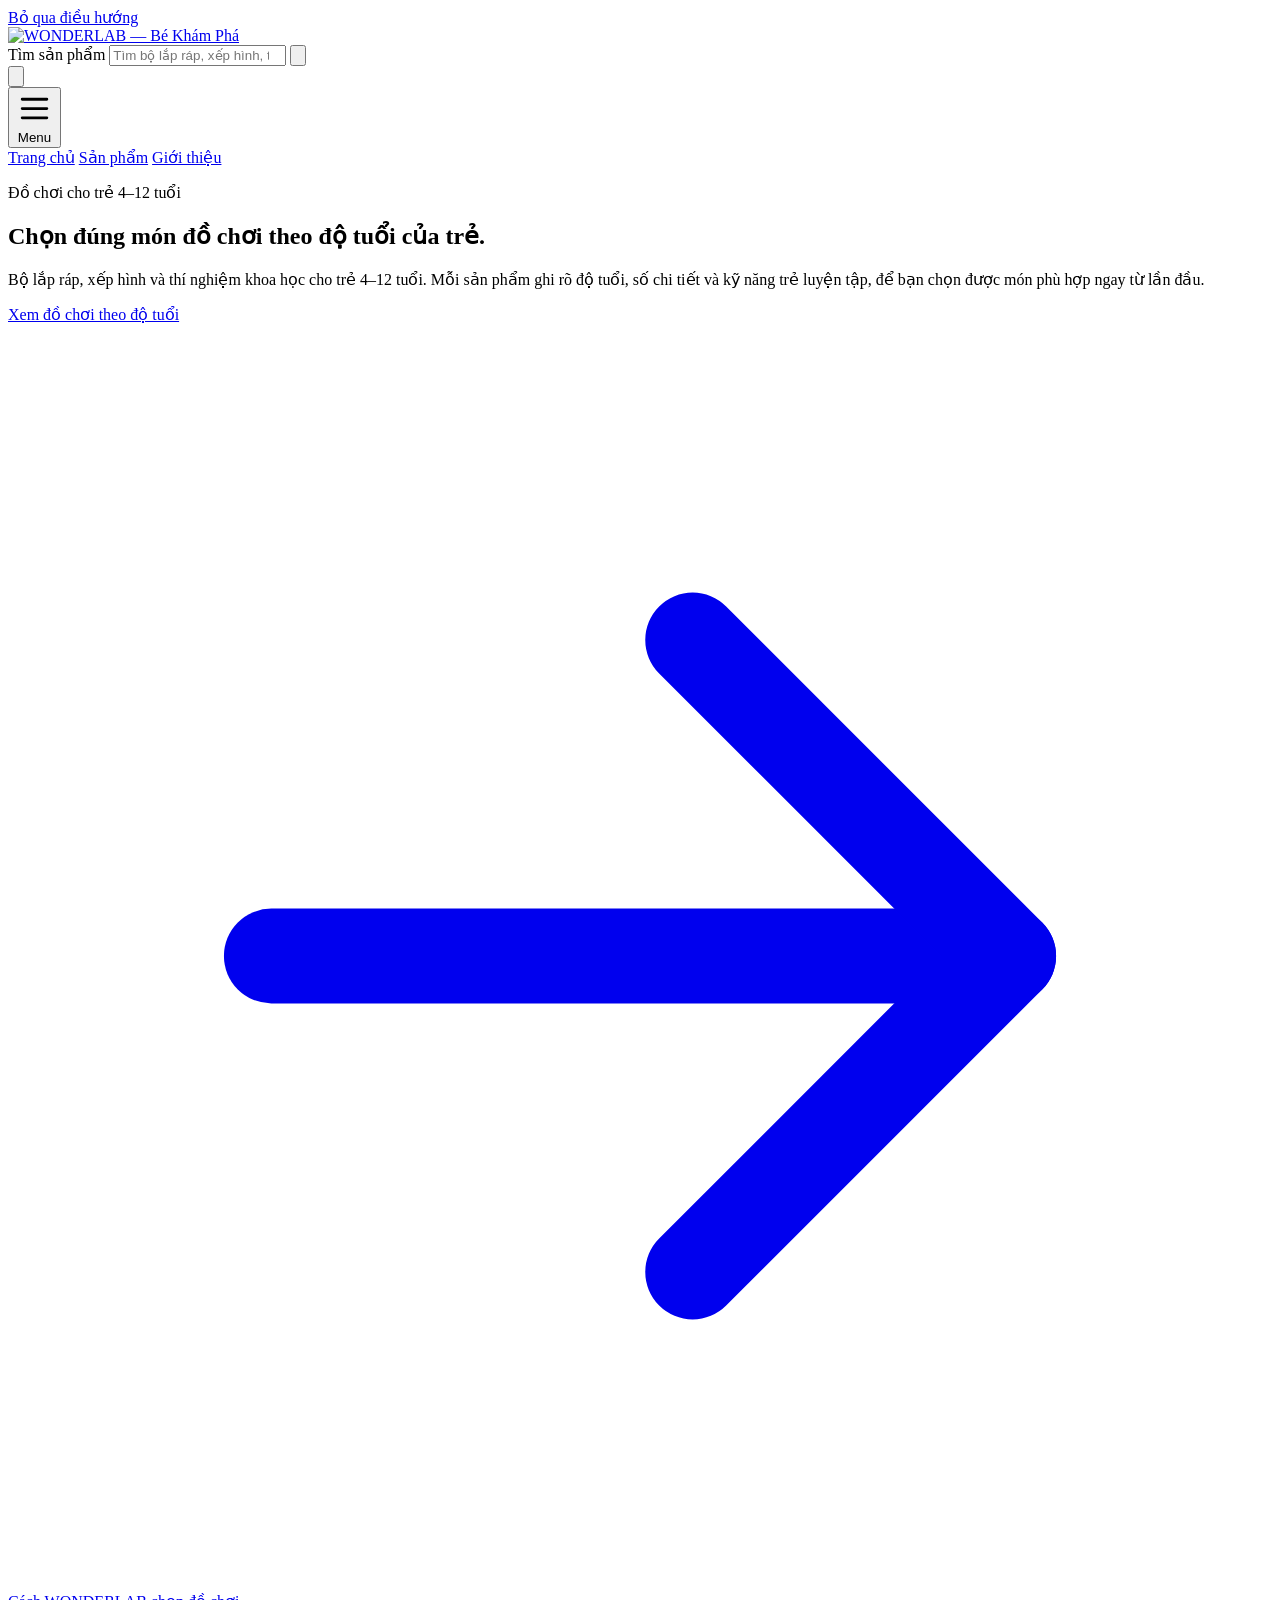
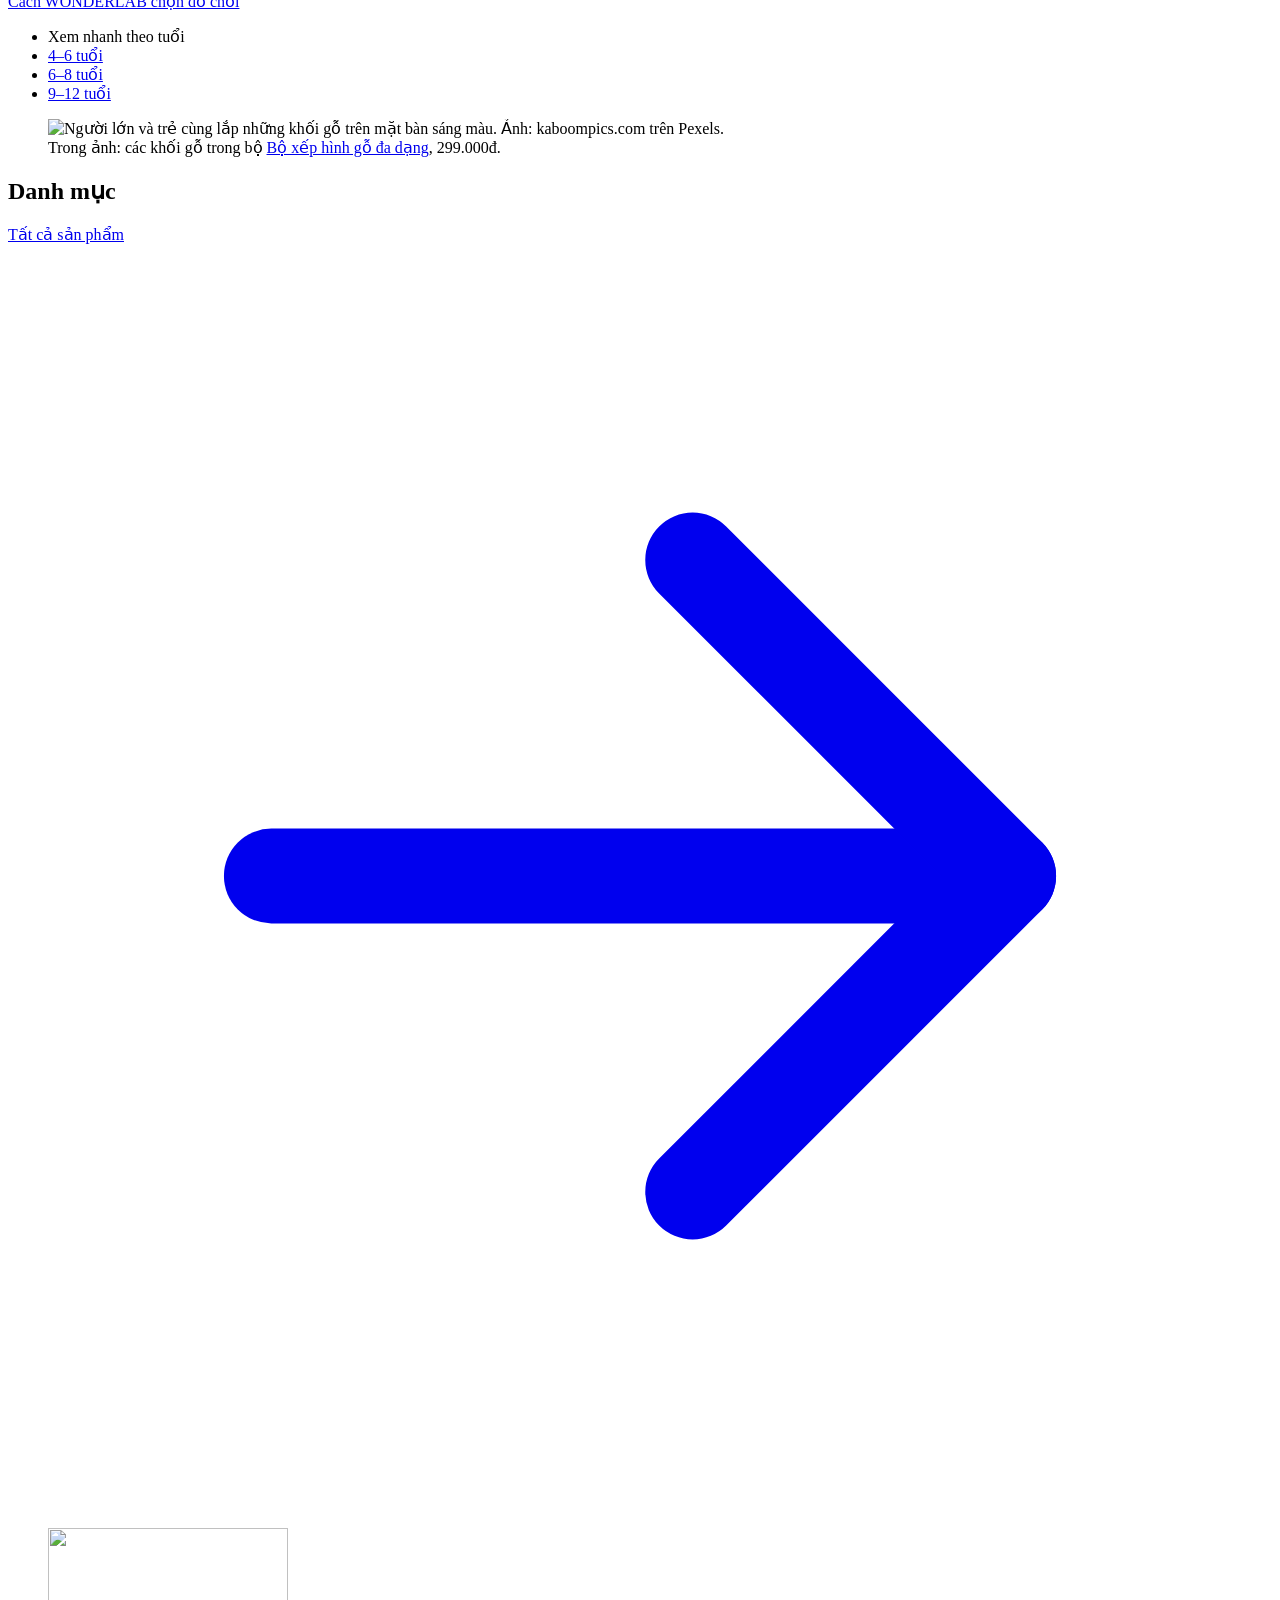
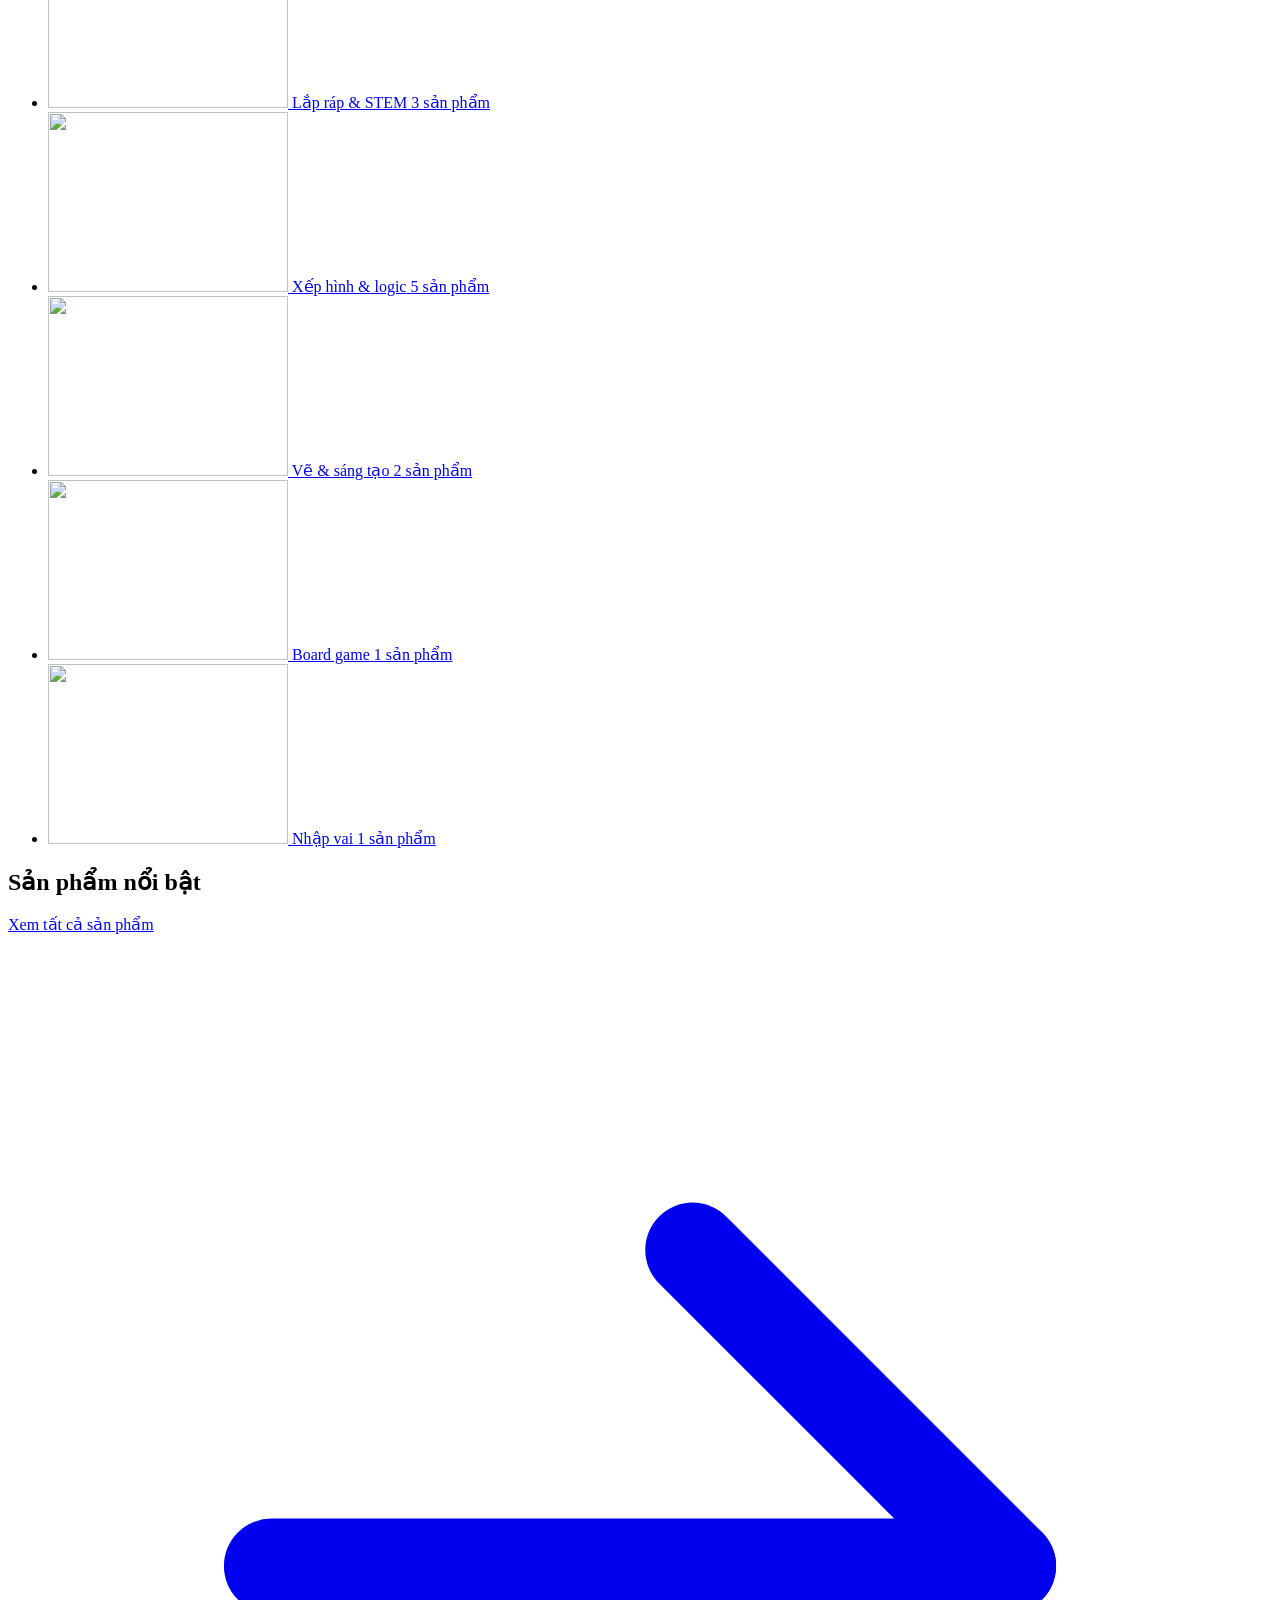
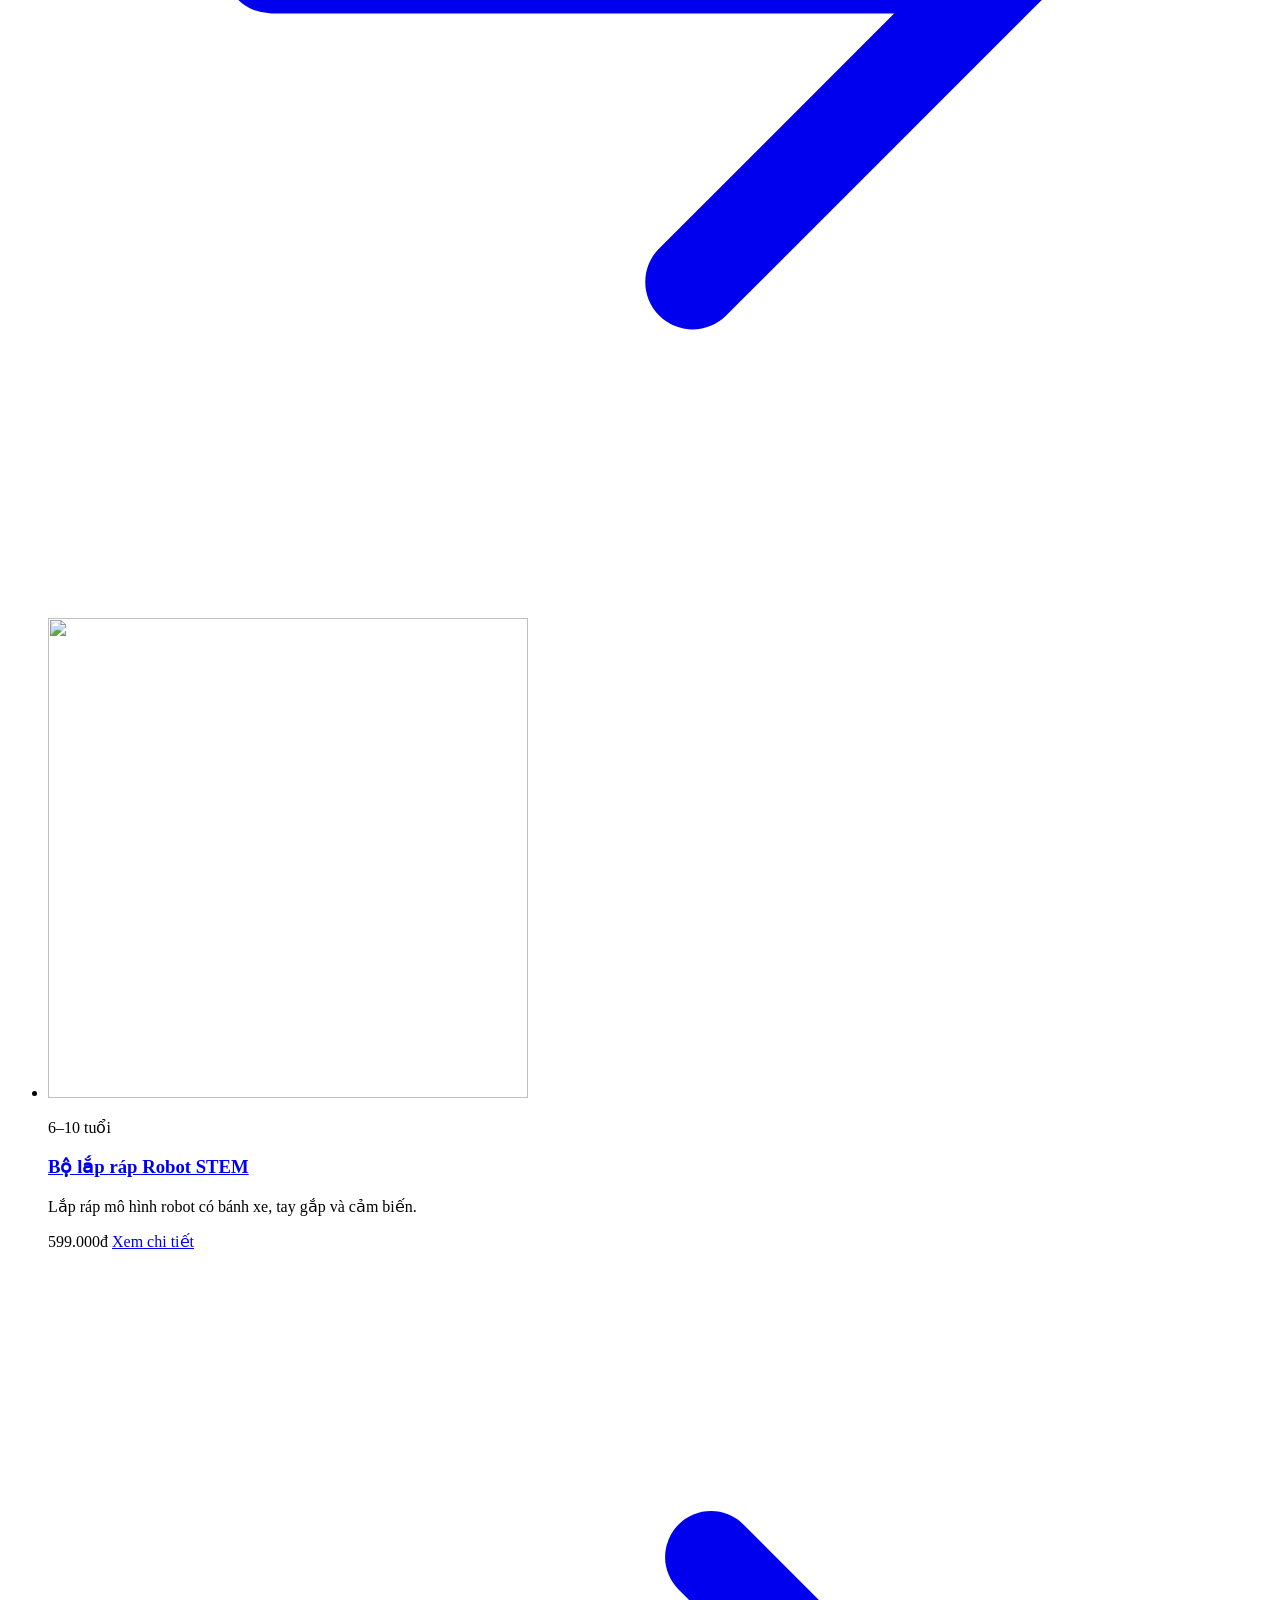
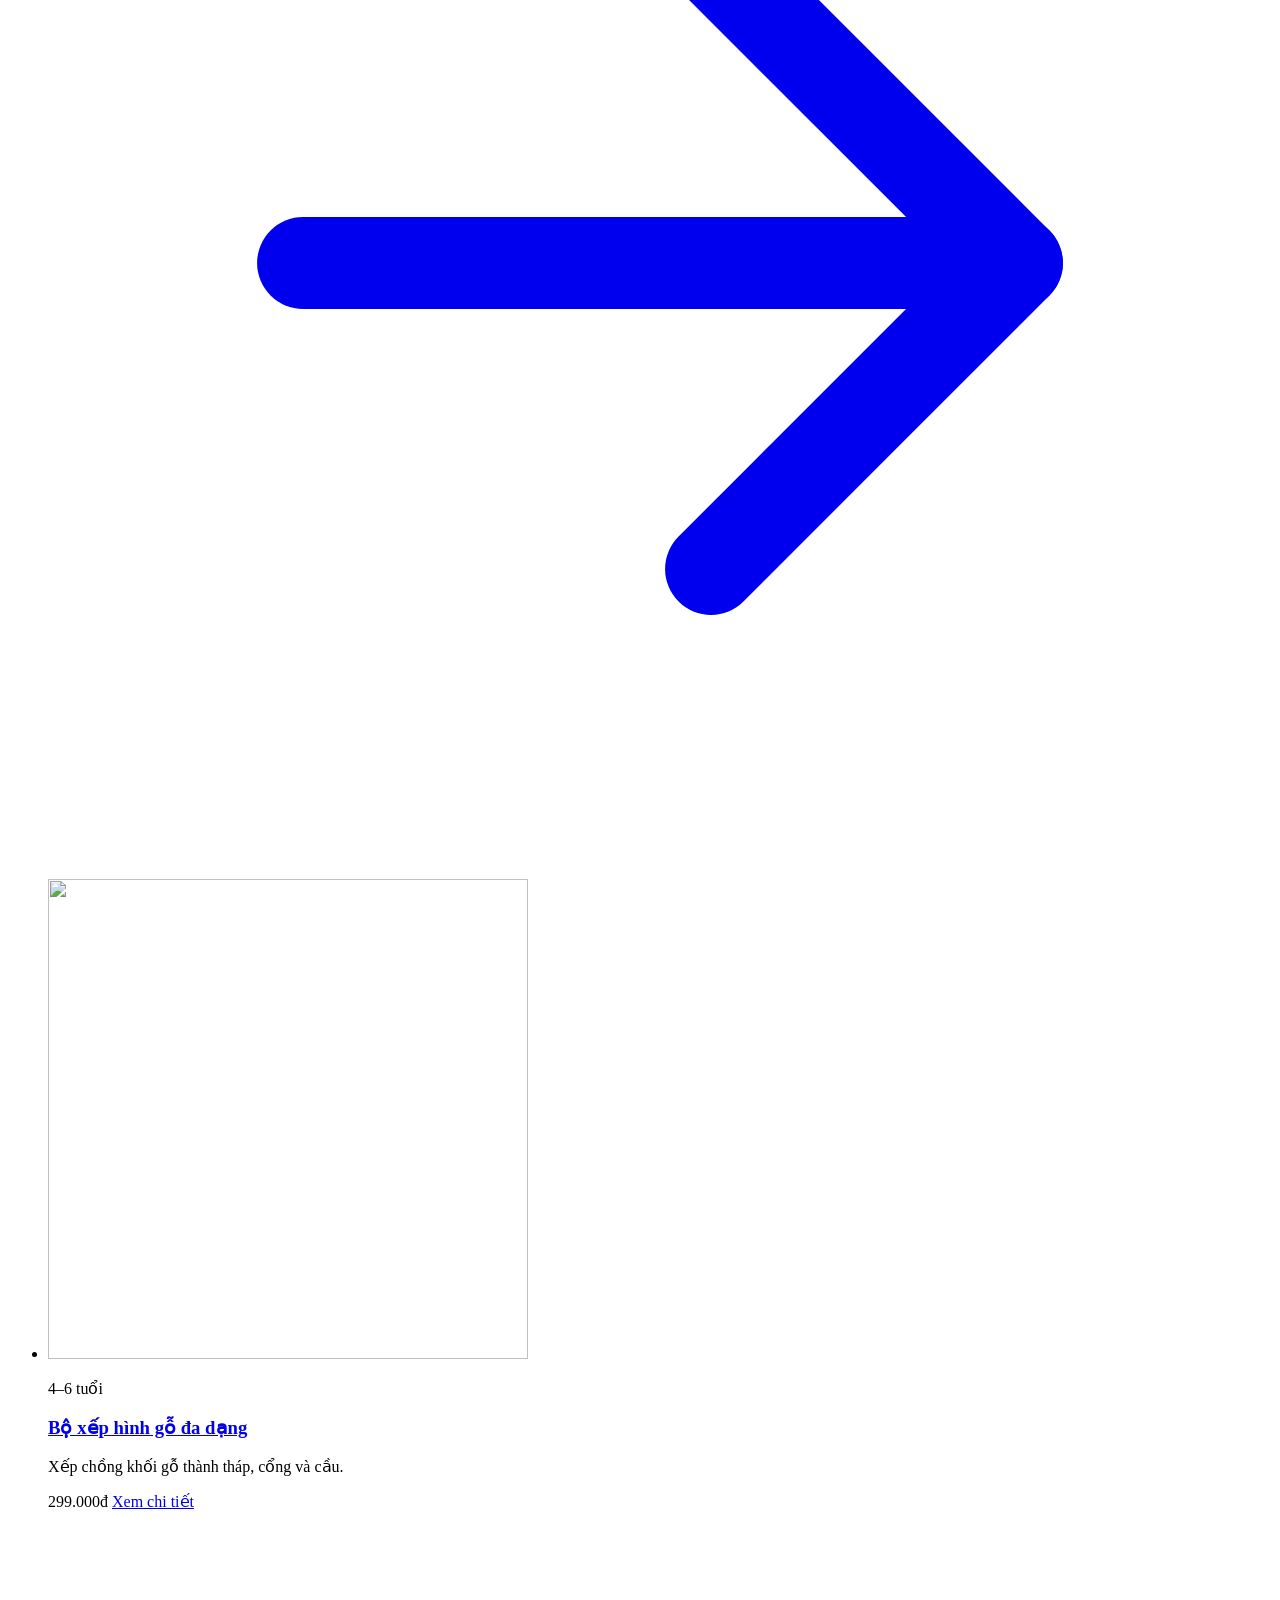
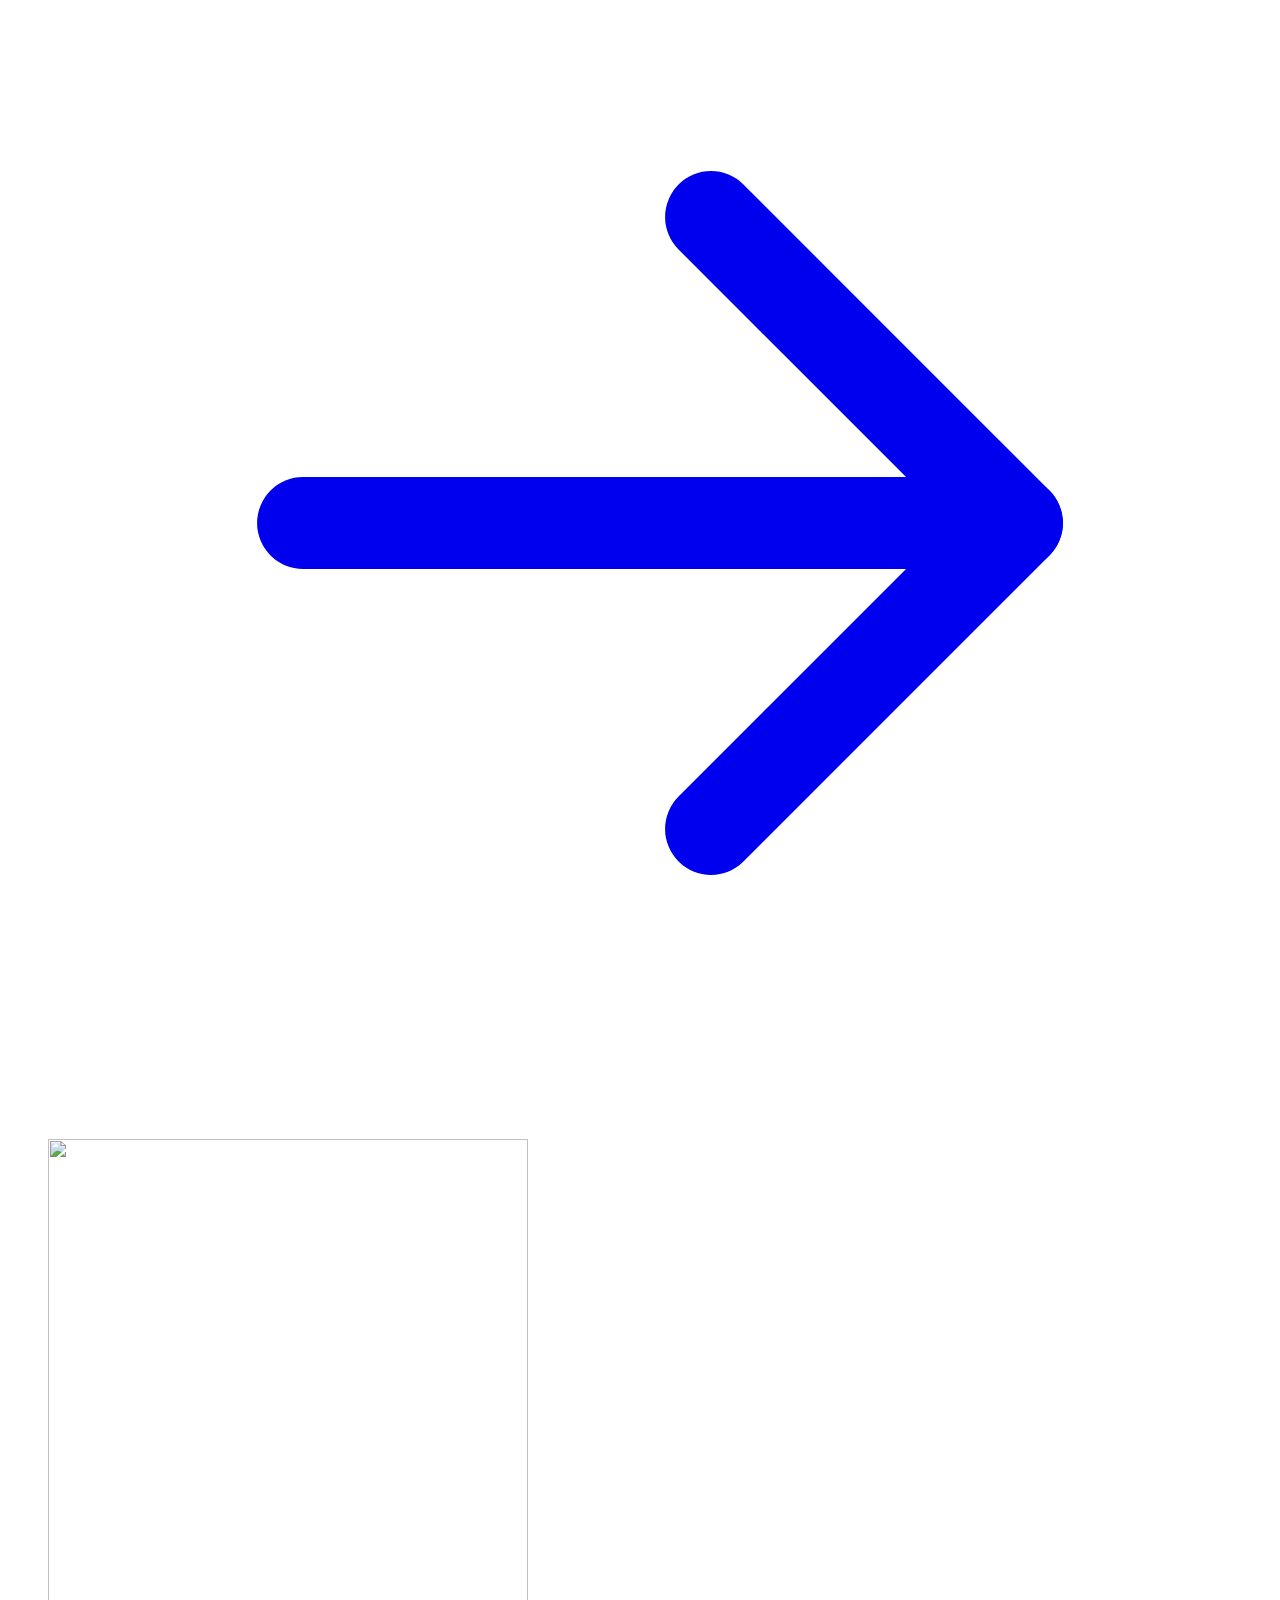
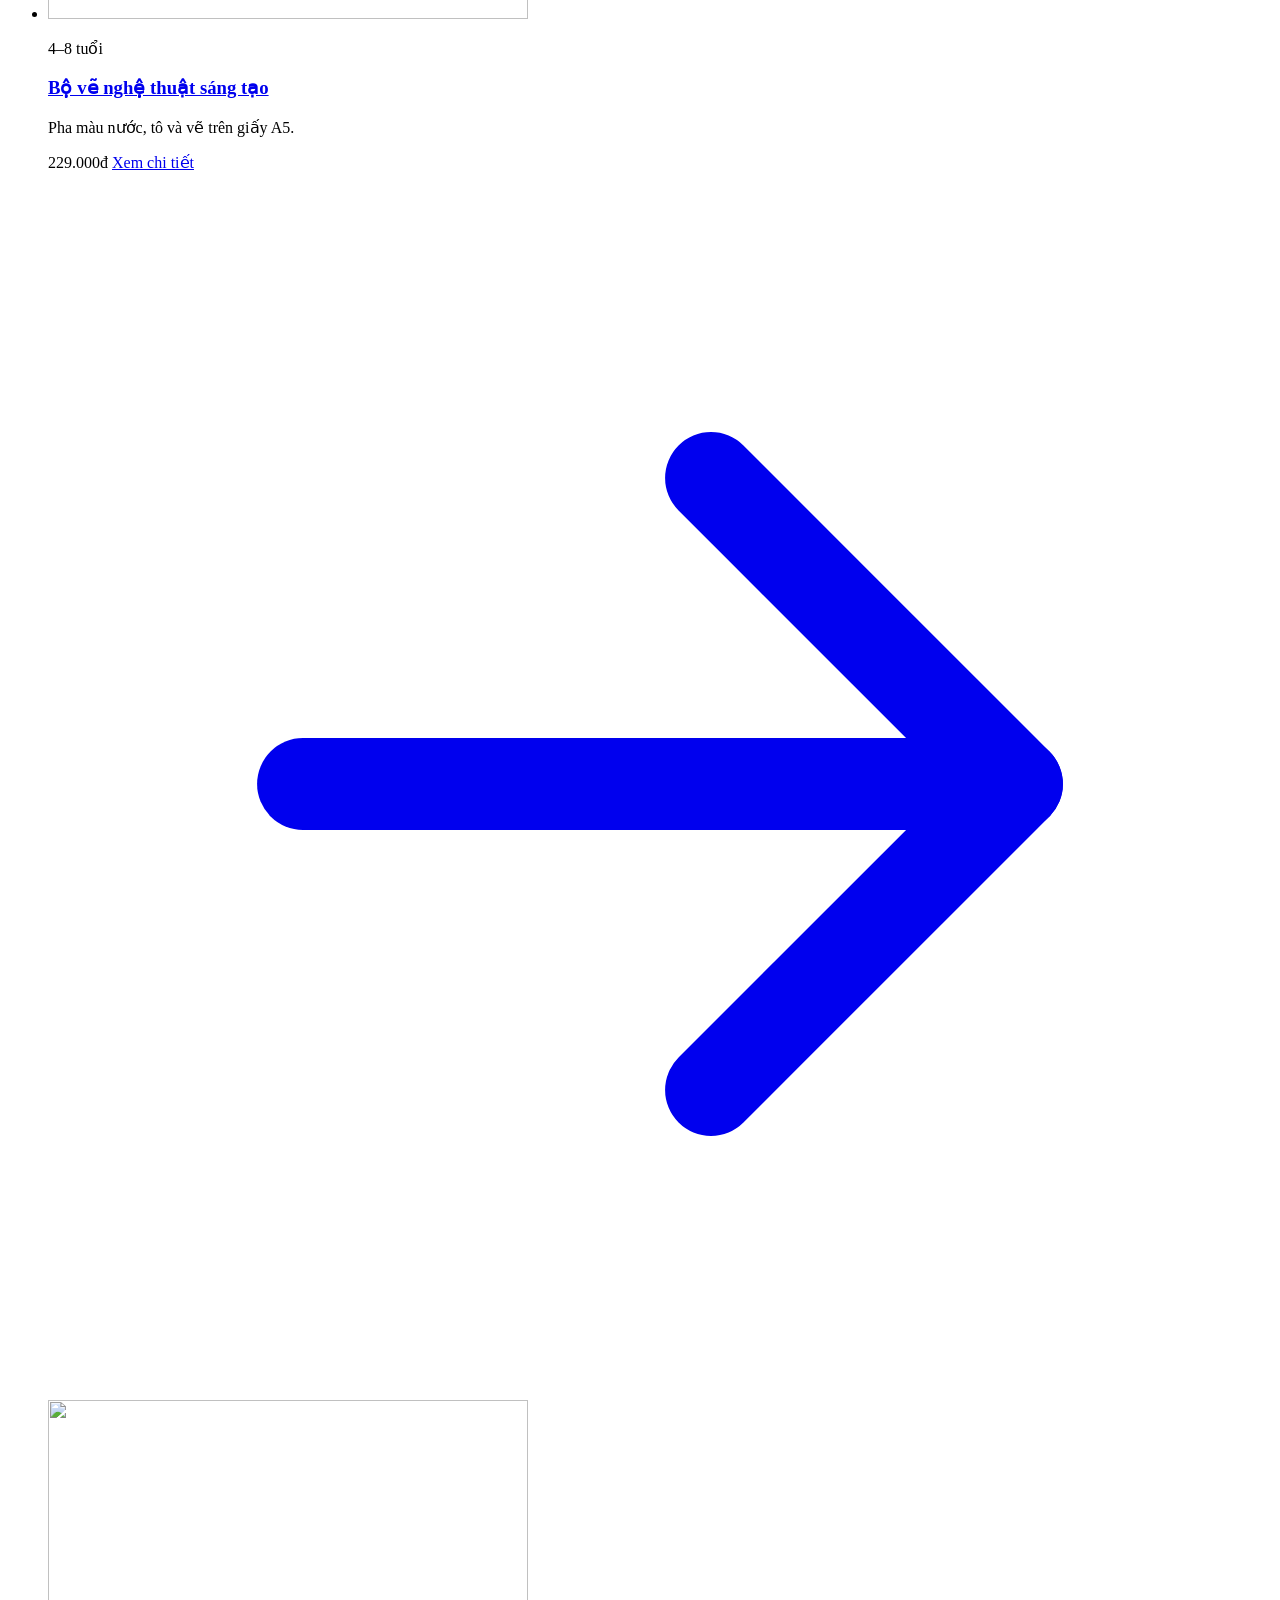
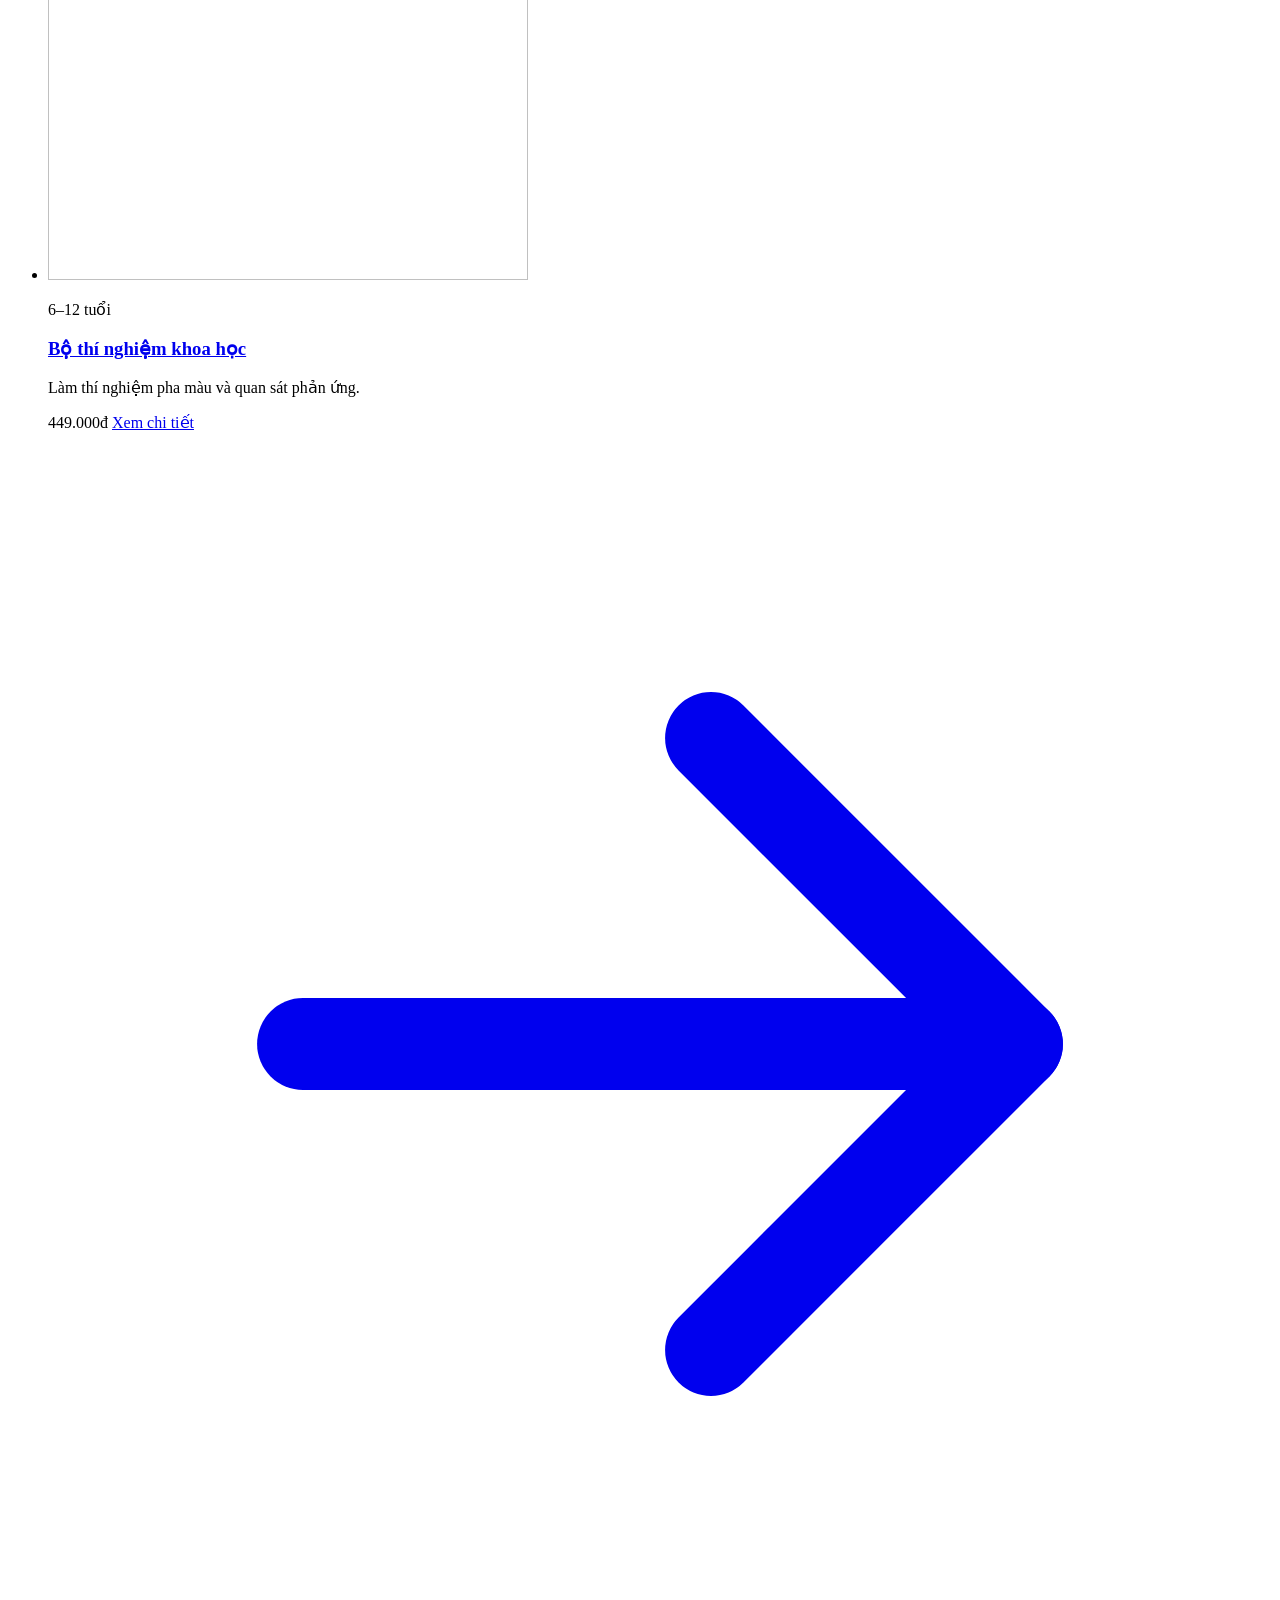
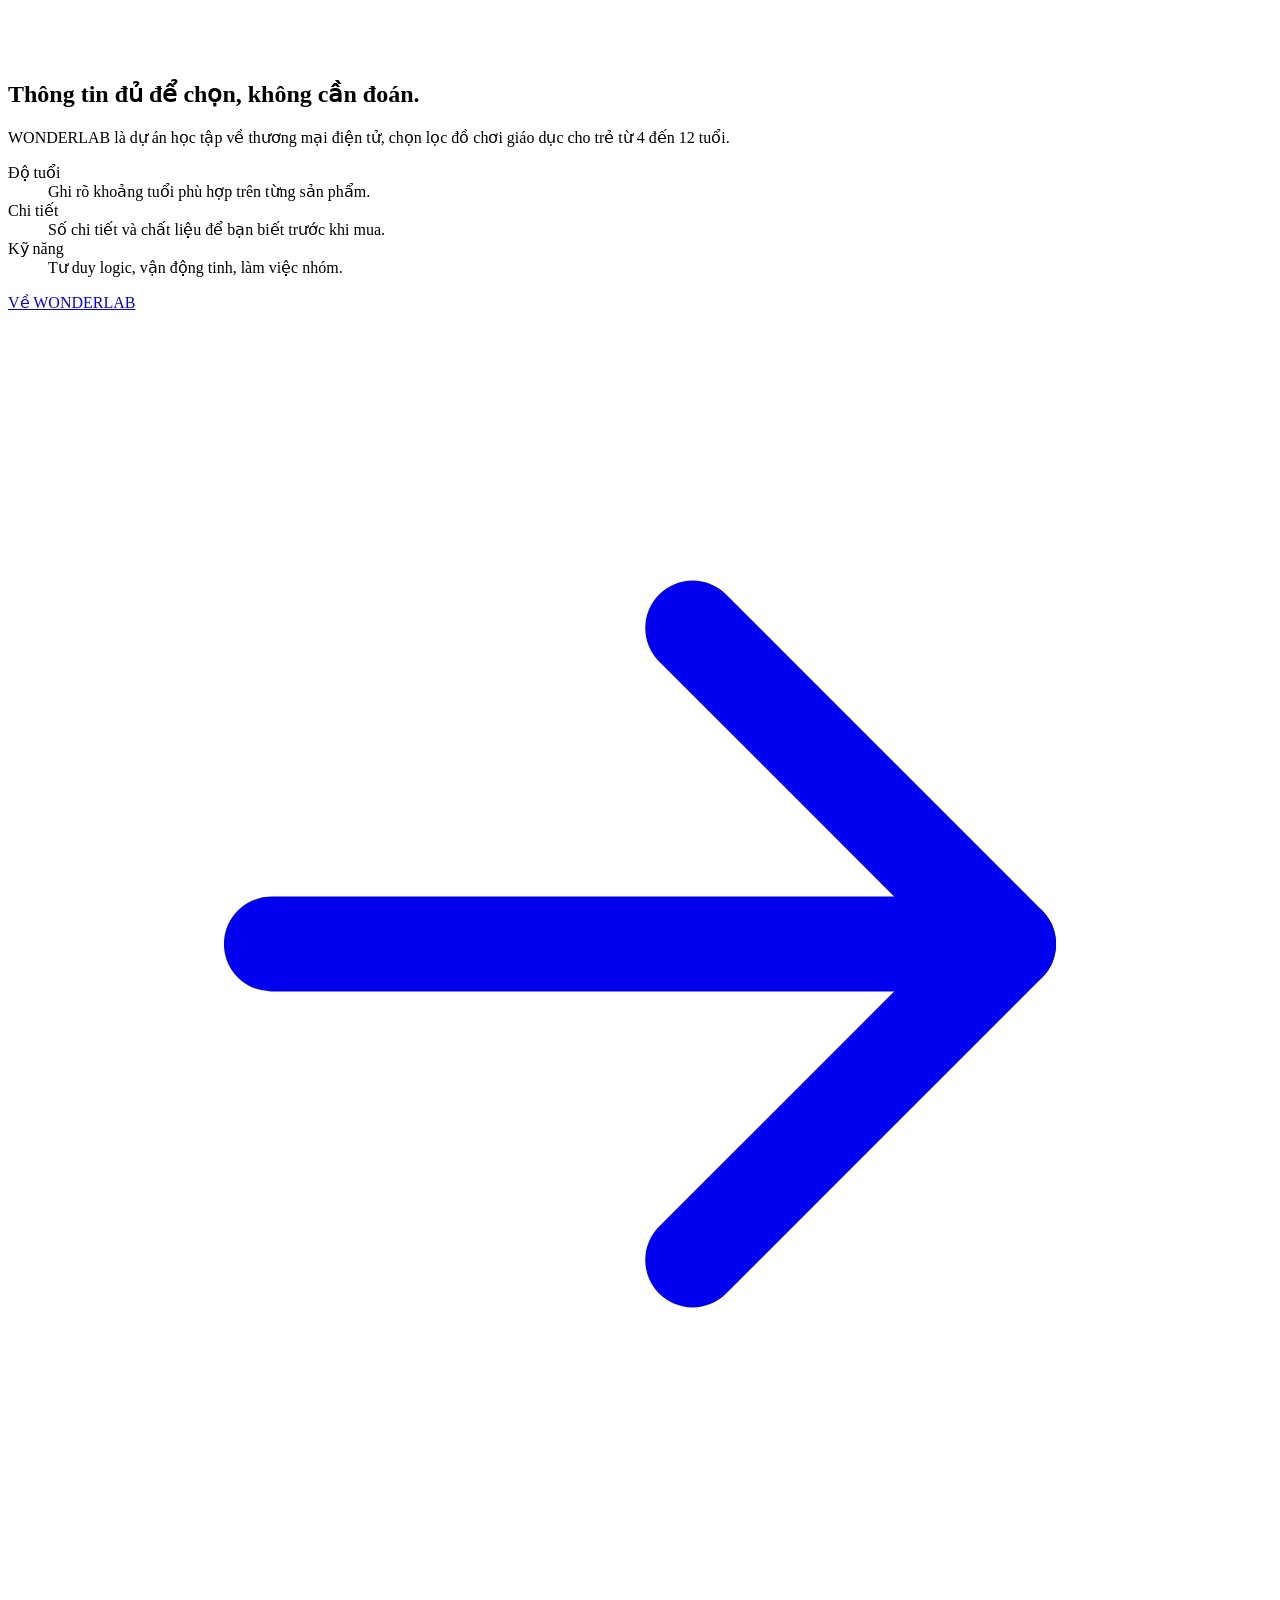
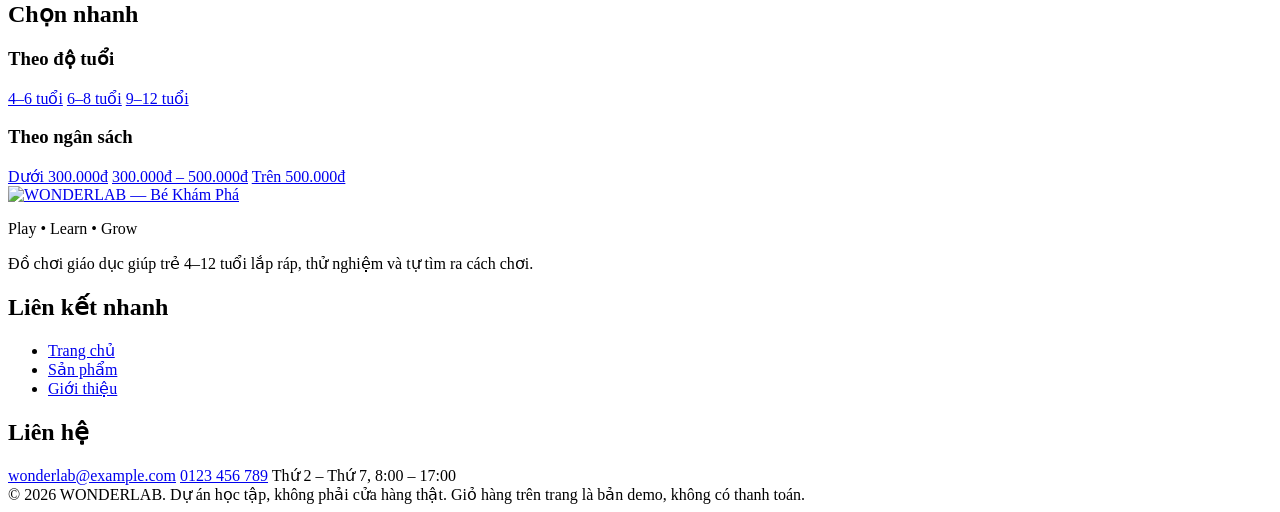
==== index.html @ 3c2745c6 "Add files via upload Những file zip mọi người down về giải nén nha" ====
<!DOCTYPE html>
<html lang="vi">
<head>
  <meta charset="UTF-8">
  <meta name="viewport" content="width=device-width, initial-scale=1">
  <title>WONDERLAB — Đồ chơi giáo dục cho trẻ 4–12 tuổi</title>
  <meta name="description" content="WONDERLAB cung cấp đồ chơi giáo dục, bộ lắp ráp STEM, xếp hình và thí nghiệm khoa học cho trẻ 4–12 tuổi. Mỗi sản phẩm ghi rõ độ tuổi, số chi tiết và kỹ năng trẻ luyện tập.">
  <link rel="icon" href="assets/favicon.png" type="image/png">
  <link rel="stylesheet" href="css/style.css">
</head>
<body>
  <a class="skip-link" href="#main">Bỏ qua điều hướng</a>

  <header class="site-head">
    <div class="container site-head__top">
      <a class="brand" href="index.html" aria-label="WONDERLAB — trang chủ">
        <img class="brand__logo" src="assets/img/logo-wonderlab.png" alt="WONDERLAB — Bé Khám Phá" width="560" height="321">
      </a>

      <form class="search" role="search" action="products.html" method="get" data-search-form>
        <label class="sr-only" for="q">Tìm sản phẩm</label>
        <input class="search__input" id="q" name="q" type="search" placeholder="Tìm bộ lắp ráp, xếp hình, thí nghiệm…" autocomplete="off">
        <button class="search__btn" type="submit" aria-label="Tìm sản phẩm">
          <svg class="icon" viewBox="0 0 24 24" fill="none" stroke="currentColor" stroke-width="1.8" stroke-linecap="round" stroke-linejoin="round" aria-hidden="true" focusable="false">
            <circle cx="11" cy="11" r="7"></circle><path d="m20 20-3.4-3.4"></path>
          </svg>
        </button>
      </form>

      <button class="cart-btn" type="button" data-cart-open aria-label="Mở giỏ hàng">
        <svg class="icon" viewBox="0 0 24 24" fill="none" stroke="currentColor" stroke-width="1.7" stroke-linecap="round" stroke-linejoin="round" aria-hidden="true" focusable="false">
          <circle cx="9" cy="20" r="1.4"></circle><circle cx="18" cy="20" r="1.4"></circle>
          <path d="M2.5 3.5h2.2l2.5 11.6a1.8 1.8 0 0 0 1.8 1.4h8.6a1.8 1.8 0 0 0 1.8-1.4L21 7H6"></path>
        </svg>
        <span class="cart-btn__count" data-cart-count hidden>0</span>
      </button>
    </div>

    <div class="site-head__bar" data-nav-bar>
      <div class="container site-head__nav-row">
        <button class="nav-toggle" type="button" data-nav-toggle aria-expanded="false" aria-controls="site-nav">
          <svg class="icon" viewBox="0 0 24 24" fill="none" stroke="currentColor" stroke-width="1.8" stroke-linecap="round" aria-hidden="true" focusable="false">
            <path d="M4 6h16M4 12h16M4 18h16"></path>
          </svg>
          <span>Menu</span>
        </button>
        <nav class="site-nav" id="site-nav" aria-label="Điều hướng chính">
          <a class="site-nav__link" href="index.html" aria-current="page">Trang chủ</a>
          <a class="site-nav__link" href="products.html">Sản phẩm</a>
          <a class="site-nav__link" href="about.html">Giới thiệu</a>
        </nav>
        <p class="site-head__note">Đồ chơi cho trẻ 4–12 tuổi</p>
      </div>
    </div>
  </header>

  <main id="main" class="page-main">
    <section class="container p-home__hero" aria-labelledby="hero-title">
      <div>
        <h1 class="hero__title" id="hero-title">Chọn đúng món đồ chơi theo độ tuổi của trẻ.</h1>
        <p class="hero__lead">Bộ lắp ráp, xếp hình và thí nghiệm khoa học cho trẻ 4–12 tuổi. Mỗi sản phẩm ghi rõ độ tuổi, số chi tiết và kỹ năng trẻ luyện tập, để bạn chọn được món phù hợp ngay từ lần đầu.</p>
        <div class="hero__actions">
          <a class="c-btn c-btn--primary" href="products.html">
            Xem đồ chơi theo độ tuổi
            <svg class="icon" viewBox="0 0 24 24" fill="none" stroke="currentColor" stroke-width="1.8" stroke-linecap="round" stroke-linejoin="round" aria-hidden="true" focusable="false"><path d="M5 12h14"></path><path d="m13 6 6 6-6 6"></path></svg>
          </a>
          <a class="c-link" href="about.html">Cách WONDERLAB chọn đồ chơi</a>
        </div>
        <ul class="hero__ages">
          <li class="hero__ages-label" aria-hidden="true">Xem nhanh theo tuổi</li>
          <li><a class="hero__age" href="products.html?tuoi=4-6">4–6 tuổi</a></li>
          <li><a class="hero__age" href="products.html?tuoi=6-8">6–8 tuổi</a></li>
          <li><a class="hero__age" href="products.html?tuoi=9-12">9–12 tuổi</a></li>
        </ul>
      </div>

      <figure class="hero__figure">
        <img class="hero__img" src="https://images.pexels.com/photos/7296807/pexels-photo-7296807.jpeg?auto=compress&amp;cs=tinysrgb&amp;w=900&amp;h=1125&amp;fit=crop" alt="Người lớn và trẻ cùng lắp những khối gỗ trên mặt bàn sáng màu. Ảnh: kaboompics.com trên Pexels." width="900" height="1125" fetchpriority="high">
        <figcaption class="hero__caption">Trong ảnh: các khối gỗ trong bộ <a href="product-detail.html?sp=wooden-blocks">Bộ xếp hình gỗ đa dạng</a>, 299.000đ.</figcaption>
      </figure>
    </section>

    <section class="container section section--tight" aria-labelledby="cats-title">
      <div class="sec-head">
        <h2 class="sec-head__h" id="cats-title">Danh mục</h2>
        <a class="c-link" href="products.html">Tất cả sản phẩm
          <svg class="icon" viewBox="0 0 24 24" fill="none" stroke="currentColor" stroke-width="1.8" stroke-linecap="round" stroke-linejoin="round" aria-hidden="true" focusable="false"><path d="M5 12h14"></path><path d="m13 6 6 6-6 6"></path></svg>
        </a>
      </div>
      <ul class="cat-list">
        <li class="cat-list__item">
          <a class="cat-list__link" href="products.html?danh-muc=stem">
            <img class="cat-list__img" src="assets/img/products/product-robot-stem.jpg" alt="" width="240" height="180" loading="lazy">
            <span class="cat-list__name">Lắp ráp &amp; STEM</span>
            <span class="cat-list__n">3 sản phẩm</span>
          </a>
        </li>
        <li class="cat-list__item">
          <a class="cat-list__link" href="products.html?danh-muc=logic">
            <img class="cat-list__img" src="assets/img/products/product-wooden-blocks.jpg" alt="" width="240" height="180" loading="lazy">
            <span class="cat-list__name">Xếp hình &amp; logic</span>
            <span class="cat-list__n">5 sản phẩm</span>
          </a>
        </li>
        <li class="cat-list__item">
          <a class="cat-list__link" href="products.html?danh-muc=sang-tao">
            <img class="cat-list__img" src="assets/img/products/product-art-set.jpg" alt="" width="240" height="180" loading="lazy">
            <span class="cat-list__name">Vẽ &amp; sáng tạo</span>
            <span class="cat-list__n">2 sản phẩm</span>
          </a>
        </li>
        <li class="cat-list__item">
          <a class="cat-list__link" href="products.html?danh-muc=boardgame">
            <img class="cat-list__img" src="assets/img/products/product-board-game.jpg" alt="" width="240" height="180" loading="lazy">
            <span class="cat-list__name">Board game</span>
            <span class="cat-list__n">1 sản phẩm</span>
          </a>
        </li>
        <li class="cat-list__item">
          <a class="cat-list__link" href="products.html?danh-muc=nhap-vai">
            <img class="cat-list__img" src="assets/img/products/product-play-kitchen.jpg" alt="" width="240" height="180" loading="lazy">
            <span class="cat-list__name">Nhập vai</span>
            <span class="cat-list__n">1 sản phẩm</span>
          </a>
        </li>
      </ul>
    </section>

    <section class="container section" aria-labelledby="featured-title">
      <div class="sec-head">
        <h2 class="sec-head__h" id="featured-title">Sản phẩm nổi bật</h2>
        <a class="c-link" href="products.html">Xem tất cả sản phẩm
          <svg class="icon" viewBox="0 0 24 24" fill="none" stroke="currentColor" stroke-width="1.8" stroke-linecap="round" stroke-linejoin="round" aria-hidden="true" focusable="false"><path d="M5 12h14"></path><path d="m13 6 6 6-6 6"></path></svg>
        </a>
      </div>

      <ul class="grid-products">
        <li>
          <article class="p-card">
            <a class="p-card__media" href="product-detail.html?sp=robot-stem" tabindex="-1" aria-hidden="true">
              <img src="assets/img/products/product-robot-stem.jpg" alt="" width="480" height="480" loading="lazy">
            </a>
            <div class="p-card__body">
              <p class="p-card__age">6–10 tuổi</p>
              <h3 class="p-card__title"><a href="product-detail.html?sp=robot-stem">Bộ lắp ráp Robot STEM</a></h3>
              <p class="p-card__act">Lắp ráp mô hình robot có bánh xe, tay gắp và cảm biến.</p>
              <div class="p-card__foot">
                <span class="price">599.000đ</span>
                <a class="p-card__link" href="product-detail.html?sp=robot-stem" aria-label="Xem chi tiết Bộ lắp ráp Robot STEM">
                  Xem chi tiết
                  <svg class="icon" viewBox="0 0 24 24" fill="none" stroke="currentColor" stroke-width="1.8" stroke-linecap="round" stroke-linejoin="round" aria-hidden="true" focusable="false"><path d="M5 12h14"></path><path d="m13 6 6 6-6 6"></path></svg>
                </a>
              </div>
            </div>
          </article>
        </li>
        <li>
          <article class="p-card">
            <a class="p-card__media" href="product-detail.html?sp=wooden-blocks" tabindex="-1" aria-hidden="true">
              <img src="assets/img/products/product-wooden-blocks.jpg" alt="" width="480" height="480" loading="lazy">
            </a>
            <div class="p-card__body">
              <p class="p-card__age">4–6 tuổi</p>
              <h3 class="p-card__title"><a href="product-detail.html?sp=wooden-blocks">Bộ xếp hình gỗ đa dạng</a></h3>
              <p class="p-card__act">Xếp chồng khối gỗ thành tháp, cổng và cầu.</p>
              <div class="p-card__foot">
                <span class="price">299.000đ</span>
                <a class="p-card__link" href="product-detail.html?sp=wooden-blocks" aria-label="Xem chi tiết Bộ xếp hình gỗ đa dạng">
                  Xem chi tiết
                  <svg class="icon" viewBox="0 0 24 24" fill="none" stroke="currentColor" stroke-width="1.8" stroke-linecap="round" stroke-linejoin="round" aria-hidden="true" focusable="false"><path d="M5 12h14"></path><path d="m13 6 6 6-6 6"></path></svg>
                </a>
              </div>
            </div>
          </article>
        </li>
        <li>
          <article class="p-card">
            <a class="p-card__media" href="product-detail.html?sp=art-set" tabindex="-1" aria-hidden="true">
              <img src="assets/img/products/product-art-set.jpg" alt="" width="480" height="480" loading="lazy">
            </a>
            <div class="p-card__body">
              <p class="p-card__age">4–8 tuổi</p>
              <h3 class="p-card__title"><a href="product-detail.html?sp=art-set">Bộ vẽ nghệ thuật sáng tạo</a></h3>
              <p class="p-card__act">Pha màu nước, tô và vẽ trên giấy A5.</p>
              <div class="p-card__foot">
                <span class="price">229.000đ</span>
                <a class="p-card__link" href="product-detail.html?sp=art-set" aria-label="Xem chi tiết Bộ vẽ nghệ thuật sáng tạo">
                  Xem chi tiết
                  <svg class="icon" viewBox="0 0 24 24" fill="none" stroke="currentColor" stroke-width="1.8" stroke-linecap="round" stroke-linejoin="round" aria-hidden="true" focusable="false"><path d="M5 12h14"></path><path d="m13 6 6 6-6 6"></path></svg>
                </a>
              </div>
            </div>
          </article>
        </li>
        <li>
          <article class="p-card">
            <a class="p-card__media" href="product-detail.html?sp=science-kit" tabindex="-1" aria-hidden="true">
              <img src="assets/img/products/product-science-kit.jpg" alt="" width="480" height="480" loading="lazy">
            </a>
            <div class="p-card__body">
              <p class="p-card__age">6–12 tuổi</p>
              <h3 class="p-card__title"><a href="product-detail.html?sp=science-kit">Bộ thí nghiệm khoa học</a></h3>
              <p class="p-card__act">Làm thí nghiệm pha màu và quan sát phản ứng.</p>
              <div class="p-card__foot">
                <span class="price">449.000đ</span>
                <a class="p-card__link" href="product-detail.html?sp=science-kit" aria-label="Xem chi tiết Bộ thí nghiệm khoa học">
                  Xem chi tiết
                  <svg class="icon" viewBox="0 0 24 24" fill="none" stroke="currentColor" stroke-width="1.8" stroke-linecap="round" stroke-linejoin="round" aria-hidden="true" focusable="false"><path d="M5 12h14"></path><path d="m13 6 6 6-6 6"></path></svg>
                </a>
              </div>
            </div>
          </article>
        </li>
      </ul>
    </section>

    <section class="band" aria-labelledby="band-title">
      <div class="container band__inner">
        <div>
          <h2 class="band__title" id="band-title">Thông tin đủ để chọn, không cần đoán.</h2>
          <p class="band__note">WONDERLAB là dự án học tập về thương mại điện tử, chọn lọc đồ chơi giáo dục cho trẻ từ 4 đến 12 tuổi.</p>
        </div>
        <div>
          <dl class="band__facts">
            <div class="band__fact">
              <dt>Độ tuổi</dt>
              <dd>Ghi rõ khoảng tuổi phù hợp trên từng sản phẩm.</dd>
            </div>
            <div class="band__fact">
              <dt>Chi tiết</dt>
              <dd>Số chi tiết và chất liệu để bạn biết trước khi mua.</dd>
            </div>
            <div class="band__fact">
              <dt>Kỹ năng</dt>
              <dd>Tư duy logic, vận động tinh, làm việc nhóm.</dd>
            </div>
          </dl>
          <a class="c-link c-link--onblue" href="about.html">Về WONDERLAB
            <svg class="icon" viewBox="0 0 24 24" fill="none" stroke="currentColor" stroke-width="1.8" stroke-linecap="round" stroke-linejoin="round" aria-hidden="true" focusable="false"><path d="M5 12h14"></path><path d="m13 6 6 6-6 6"></path></svg>
          </a>
        </div>
      </div>
    </section>

    <section class="container" aria-labelledby="quickpick-title">
      <h2 class="sr-only" id="quickpick-title">Chọn nhanh</h2>
      <div class="quickpick">
        <div>
          <h3 class="quickpick__title">Theo độ tuổi</h3>
          <div class="quickpick__links">
            <a href="products.html?tuoi=4-6">4–6 tuổi</a>
            <a href="products.html?tuoi=6-8">6–8 tuổi</a>
            <a href="products.html?tuoi=9-12">9–12 tuổi</a>
          </div>
        </div>
        <div>
          <h3 class="quickpick__title">Theo ngân sách</h3>
          <div class="quickpick__links">
            <a href="products.html?gia=duoi-300">Dưới 300.000đ</a>
            <a href="products.html?gia=300-500">300.000đ – 500.000đ</a>
            <a href="products.html?gia=tren-500">Trên 500.000đ</a>
          </div>
        </div>
      </div>
    </section>
  </main>

  <footer class="site-foot">
    <div class="container site-foot__grid">
      <div class="site-foot__about">
        <a class="brand brand--light" href="index.html" aria-label="WONDERLAB — trang chủ">
          <span class="brand__plate">
            <img class="brand__logo" src="assets/img/logo-wonderlab.png" alt="WONDERLAB — Bé Khám Phá" width="560" height="321">
          </span>
        </a>
        <p class="brand__tagline">Play • Learn • Grow</p>
        <p>Đồ chơi giáo dục giúp trẻ 4–12 tuổi lắp ráp, thử nghiệm và tự tìm ra cách chơi.</p>
      </div>

      <nav aria-labelledby="foot-links">
        <h2 class="site-foot__title" id="foot-links">Liên kết nhanh</h2>
        <ul class="site-foot__list">
          <li><a href="index.html">Trang chủ</a></li>
          <li><a href="products.html">Sản phẩm</a></li>
          <li><a href="about.html">Giới thiệu</a></li>
        </ul>
      </nav>

      <div>
        <h2 class="site-foot__title">Liên hệ</h2>
        <div class="site-foot__contact">
          <a href="mailto:wonderlab@example.com">wonderlab@example.com</a>
          <a href="tel:+84123456789">0123 456 789</a>
          <span>Thứ 2 – Thứ 7, 8:00 – 17:00</span>
        </div>
      </div>
    </div>
    <div class="container site-foot__rule"></div>
    <div class="container site-foot__bottom">
      <span>© 2026 WONDERLAB. Dự án học tập, không phải cửa hàng thật.</span>
      <span>Giỏ hàng trên trang là bản demo, không có thanh toán.</span>
    </div>
  </footer>

  <div class="cart-drawer" data-cart-drawer hidden role="dialog" aria-modal="true" aria-labelledby="cart-title">
    <button class="cart-drawer__scrim" type="button" data-cart-close aria-label="Đóng giỏ hàng"></button>
    <div class="cart-drawer__panel">
      <div class="cart-drawer__head">
        <h2 class="cart-drawer__title" id="cart-title">Giỏ hàng của bạn</h2>
        <button class="icon-btn" type="button" data-cart-close aria-label="Đóng giỏ hàng">
          <svg class="icon" viewBox="0 0 24 24" fill="none" stroke="currentColor" stroke-width="1.8" stroke-linecap="round" aria-hidden="true" focusable="false"><path d="M18 6 6 18M6 6l12 12"></path></svg>
        </button>
      </div>
      <div class="cart-drawer__items" data-cart-items></div>
      <div class="cart-drawer__foot">
        <div class="cart-drawer__total"><span>Tạm tính</span><strong data-cart-total>0đ</strong></div>
        <a class="c-btn c-btn--ghost c-btn--wide" href="products.html">Tiếp tục xem sản phẩm</a>
        <p class="cart-drawer__note">Đây là giỏ hàng demo của một dự án học tập. Chưa có bước thanh toán hoặc đặt hàng thật.</p>
      </div>
    </div>
  </div>

  <div class="toast" data-toast hidden role="status" aria-live="polite">
    <span data-toast-text>Đã thêm vào giỏ hàng demo.</span>
    <button class="toast__close" type="button" data-toast-close aria-label="Đóng thông báo">
      <svg class="icon" viewBox="0 0 24 24" fill="none" stroke="currentColor" stroke-width="2" stroke-linecap="round" aria-hidden="true" focusable="false"><path d="M18 6 6 18M6 6l12 12"></path></svg>
    </button>
  </div>

  <script src="js/main.js"></script>
</body>
</html>
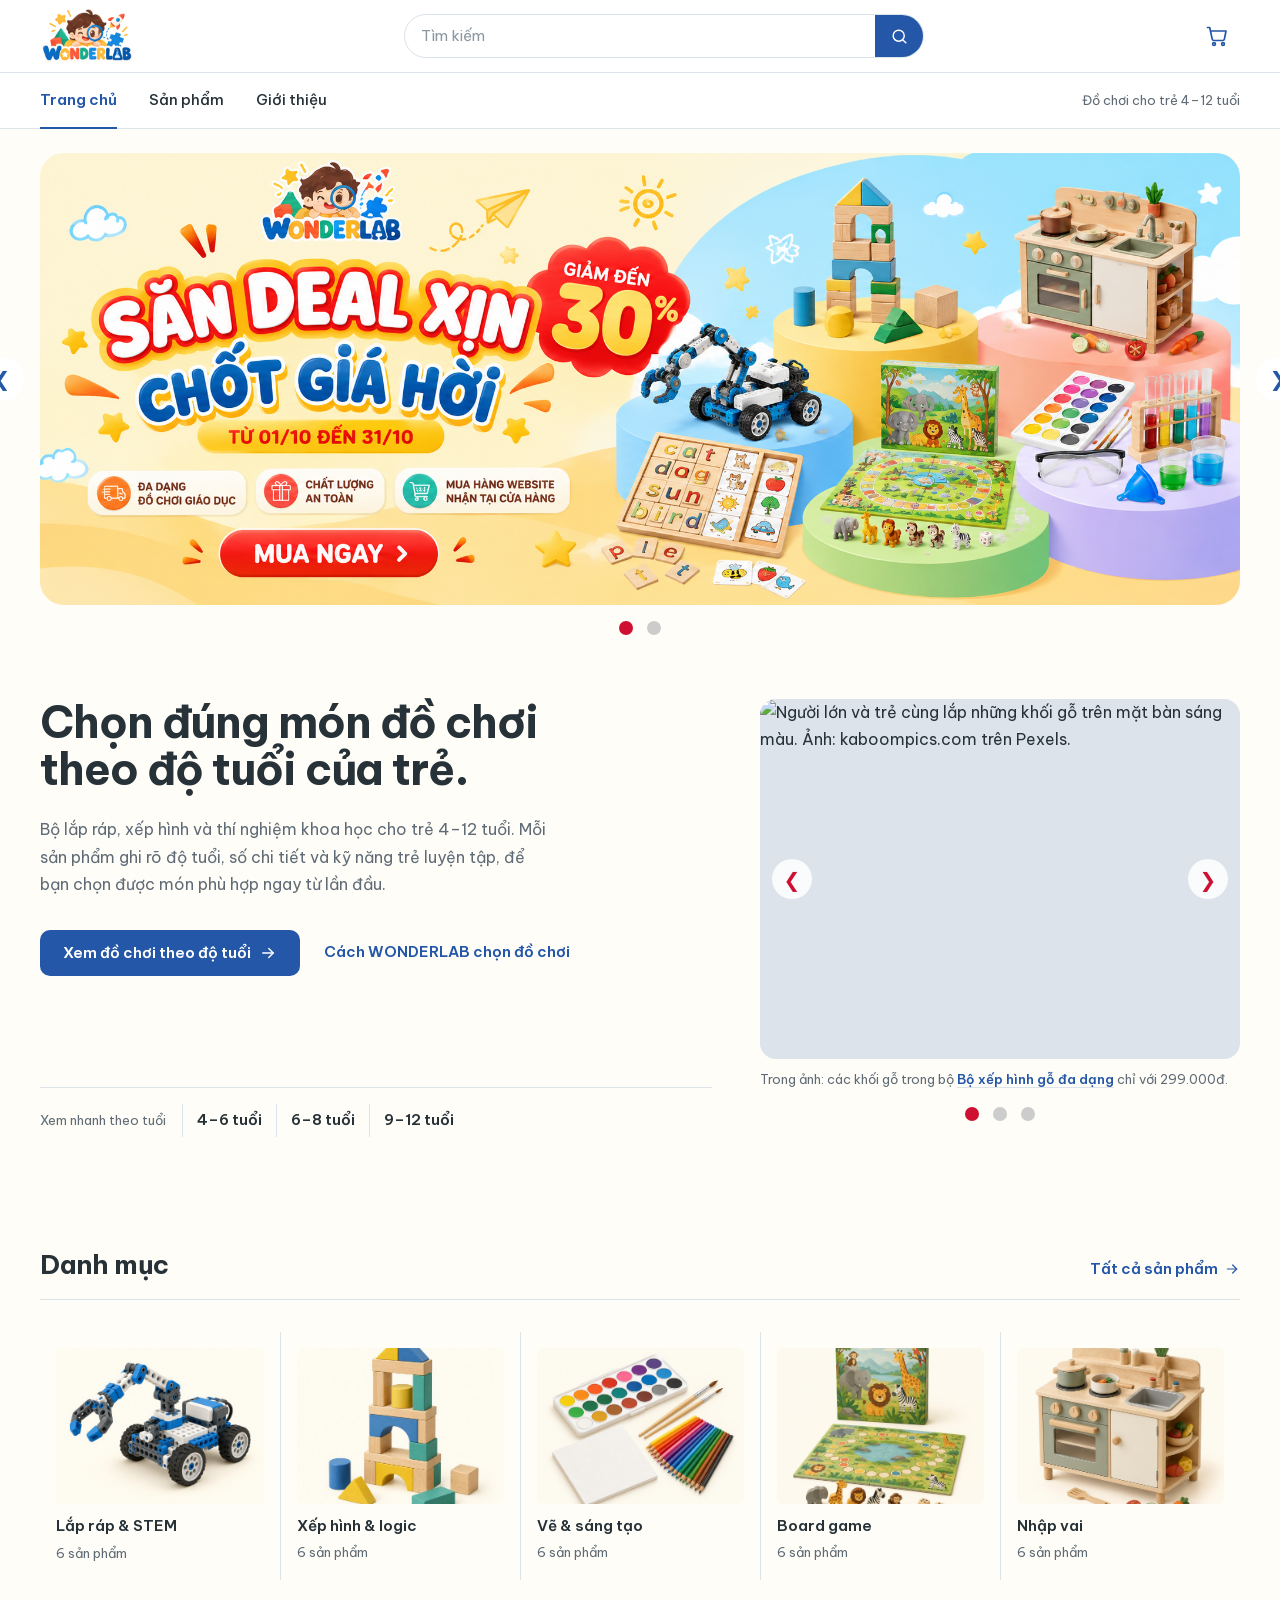
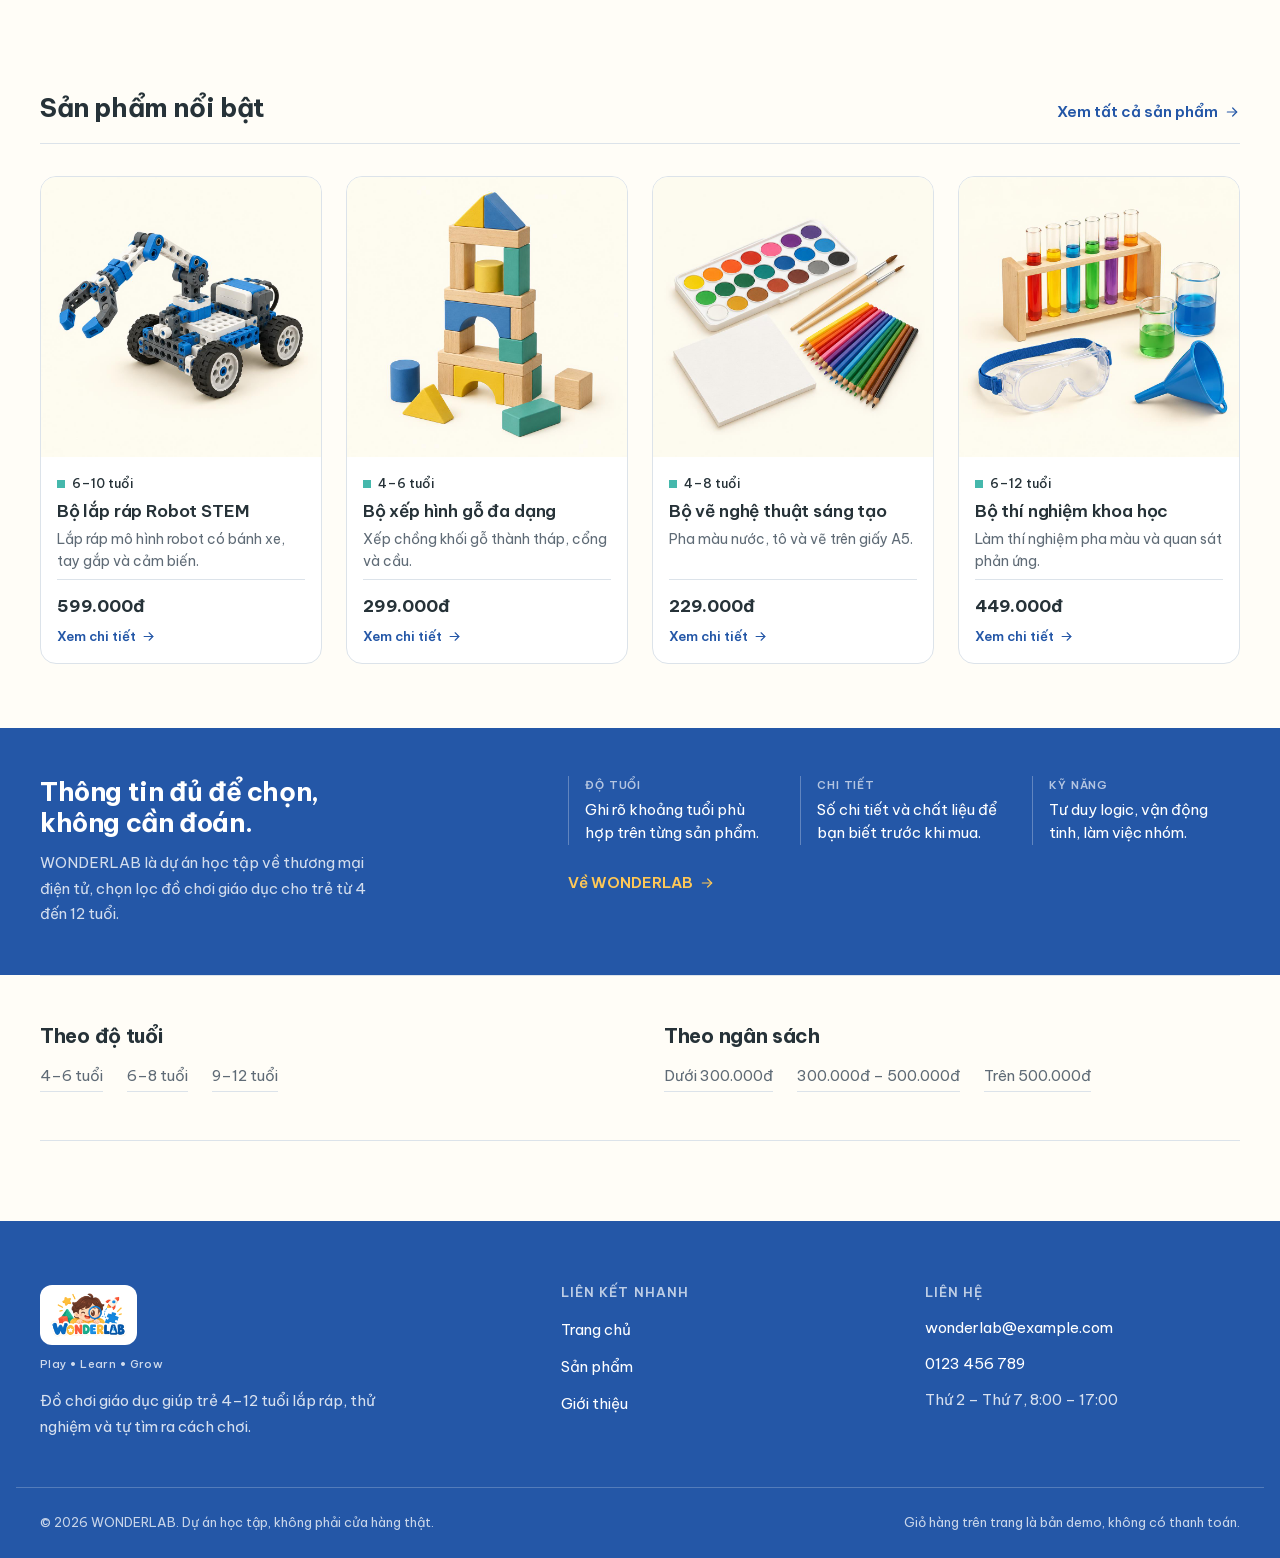
==== commit db935871: "Khải Thi done" ====
--- a/index.html
+++ b/index.html
@@ -1,332 +1,834 @@
-<!DOCTYPE html>
+<!doctype html>
 <html lang="vi">
-<head>
-  <meta charset="UTF-8">
-  <meta name="viewport" content="width=device-width, initial-scale=1">
-  <title>WONDERLAB — Đồ chơi giáo dục cho trẻ 4–12 tuổi</title>
-  <meta name="description" content="WONDERLAB cung cấp đồ chơi giáo dục, bộ lắp ráp STEM, xếp hình và thí nghiệm khoa học cho trẻ 4–12 tuổi. Mỗi sản phẩm ghi rõ độ tuổi, số chi tiết và kỹ năng trẻ luyện tập.">
-  <link rel="icon" href="assets/favicon.png" type="image/png">
-  <link rel="stylesheet" href="css/style.css">
-</head>
-<body>
-  <a class="skip-link" href="#main">Bỏ qua điều hướng</a>
-
-  <header class="site-head">
-    <div class="container site-head__top">
-      <a class="brand" href="index.html" aria-label="WONDERLAB — trang chủ">
-        <img class="brand__logo" src="assets/img/logo-wonderlab.png" alt="WONDERLAB — Bé Khám Phá" width="560" height="321">
-      </a>
-
-      <form class="search" role="search" action="products.html" method="get" data-search-form>
-        <label class="sr-only" for="q">Tìm sản phẩm</label>
-        <input class="search__input" id="q" name="q" type="search" placeholder="Tìm bộ lắp ráp, xếp hình, thí nghiệm…" autocomplete="off">
-        <button class="search__btn" type="submit" aria-label="Tìm sản phẩm">
-          <svg class="icon" viewBox="0 0 24 24" fill="none" stroke="currentColor" stroke-width="1.8" stroke-linecap="round" stroke-linejoin="round" aria-hidden="true" focusable="false">
-            <circle cx="11" cy="11" r="7"></circle><path d="m20 20-3.4-3.4"></path>
+  <head>
+    <meta charset="UTF-8" />
+    <meta name="viewport" content="width=device-width, initial-scale=1" />
+    <title>WONDERLAB - Đồ chơi giáo dục cho trẻ 4–12 tuổi</title>
+    <meta
+      name="description"
+      content="WONDERLAB cung cấp đồ chơi giáo dục, bộ lắp ráp STEM, xếp hình và thí nghiệm khoa học cho trẻ 4–12 tuổi. Mỗi sản phẩm ghi rõ độ tuổi, số chi tiết và kỹ năng trẻ luyện tập."
+    />
+    <link rel="icon" href="assets/img/favicon.png" type="image/png" />
+    <link rel="stylesheet" href="css/style.css" />
+  </head>
+  <body>
+    <a class="skip-link" href="#main">Bỏ qua điều hướng</a>
+
+    <header class="site-head">
+      <div class="container site-head__top">
+        <a class="brand" href="index.html" aria-label="WONDERLAB — trang chủ">
+          <video
+            class="brand__logo"
+            autoplay
+            muted
+            loop
+            playsinline
+            poster="assets/img/logo-wonderlab.png"
+            aria-hidden="true"
+          >
+            <source src="assets/img/video-logo.mp4" type="video/mp4" />
+            <img src="assets/img/logo-wonderlab.png" alt="" />
+          </video>
+        </a>
+
+        <form
+          class="search"
+          role="search"
+          action="products.html"
+          method="get"
+          data-search-form
+        >
+          <label class="sr-only" for="q">Tìm sản phẩm</label>
+          <input
+            class="search__input"
+            id="q"
+            name="q"
+            type="search"
+            placeholder="Tìm kiếm"
+            autocomplete="off"
+          />
+          <button class="search__btn" type="submit" aria-label="Tìm sản phẩm">
+            <svg
+              class="icon"
+              viewBox="0 0 24 24"
+              fill="none"
+              stroke="currentColor"
+              stroke-width="1.8"
+              stroke-linecap="round"
+              stroke-linejoin="round"
+              aria-hidden="true"
+              focusable="false"
+            >
+              <circle cx="11" cy="11" r="7"></circle>
+              <path d="m20 20-3.4-3.4"></path>
+            </svg>
+          </button>
+        </form>
+
+        <button
+          class="cart-btn"
+          type="button"
+          data-cart-open
+          aria-label="Mở giỏ hàng"
+        >
+          <svg
+            class="icon"
+            viewBox="0 0 24 24"
+            fill="none"
+            stroke="currentColor"
+            stroke-width="1.7"
+            stroke-linecap="round"
+            stroke-linejoin="round"
+            aria-hidden="true"
+            focusable="false"
+          >
+            <circle cx="9" cy="20" r="1.4"></circle>
+            <circle cx="18" cy="20" r="1.4"></circle>
+            <path
+              d="M2.5 3.5h2.2l2.5 11.6a1.8 1.8 0 0 0 1.8 1.4h8.6a1.8 1.8 0 0 0 1.8-1.4L21 7H6"
+            ></path>
           </svg>
+          <span class="cart-btn__count" data-cart-count hidden>0</span>
         </button>
-      </form>
-
-      <button class="cart-btn" type="button" data-cart-open aria-label="Mở giỏ hàng">
-        <svg class="icon" viewBox="0 0 24 24" fill="none" stroke="currentColor" stroke-width="1.7" stroke-linecap="round" stroke-linejoin="round" aria-hidden="true" focusable="false">
-          <circle cx="9" cy="20" r="1.4"></circle><circle cx="18" cy="20" r="1.4"></circle>
-          <path d="M2.5 3.5h2.2l2.5 11.6a1.8 1.8 0 0 0 1.8 1.4h8.6a1.8 1.8 0 0 0 1.8-1.4L21 7H6"></path>
+      </div>
+
+      <div class="site-head__bar" data-nav-bar>
+        <div class="container site-head__nav-row">
+          <button
+            class="nav-toggle"
+            type="button"
+            data-nav-toggle
+            aria-expanded="false"
+            aria-controls="site-nav"
+          >
+            <svg
+              class="icon"
+              viewBox="0 0 24 24"
+              fill="none"
+              stroke="currentColor"
+              stroke-width="1.8"
+              stroke-linecap="round"
+              aria-hidden="true"
+              focusable="false"
+            >
+              <path d="M4 6h16M4 12h16M4 18h16"></path>
+            </svg>
+            <span>Menu</span>
+          </button>
+          <nav class="site-nav" id="site-nav" aria-label="Điều hướng chính">
+            <a class="site-nav__link" href="index.html" aria-current="page"
+              >Trang chủ</a
+            >
+            <a class="site-nav__link" href="products.html">Sản phẩm</a>
+            <a class="site-nav__link" href="about.html">Giới thiệu</a>
+          </nav>
+          <p class="site-head__note">Đồ chơi cho trẻ 4–12 tuổi</p>
+        </div>
+      </div>
+    </header>
+
+    <main id="main" class="page-main">
+      <section class="container promo" aria-label="Chương trình khuyến mãi">
+        <div class="promo__slider" data-promo-slider>
+          <div class="promo__viewport">
+            <div class="promo__track">
+              <a class="promo__slide" href="products.html">
+                <img
+                  src="assets/img/chuong-trinh-khuyen-mai/san-deal-xin-chot-gia-hoi.png"
+                  alt="Săn deal xịn, chốt giá hời — xem sản phẩm"
+                  fetchpriority="high"
+                />
+              </a>
+
+              <a class="promo__slide" href="products.html">
+                <img
+                  src="assets/img/chuong-trinh-khuyen-mai/sieu-sale-wonderlab.png"
+                  alt="Siêu sale Wonderlab — xem sản phẩm"
+                />
+              </a>
+            </div>
+          </div>
+
+          <button
+            class="promo__arrow promo__arrow--prev"
+            type="button"
+            data-promo-prev
+            aria-label="Khuyến mãi trước"
+          >
+            ❮
+          </button>
+
+          <button
+            class="promo__arrow promo__arrow--next"
+            type="button"
+            data-promo-next
+            aria-label="Khuyến mãi tiếp theo"
+          >
+            ❯
+          </button>
+        </div>
+
+        <div
+          class="promo__dots"
+          data-promo-dots
+          role="group"
+          aria-label="Chọn chương trình khuyến mãi"
+        ></div>
+      </section>
+      <section class="container p-home__hero" aria-labelledby="hero-title">
+        <div>
+          <h1 class="hero__title" id="hero-title">
+            Chọn đúng món đồ chơi theo độ tuổi của trẻ.
+          </h1>
+          <p class="hero__lead">
+            Bộ lắp ráp, xếp hình và thí nghiệm khoa học cho trẻ 4–12 tuổi. Mỗi
+            sản phẩm ghi rõ độ tuổi, số chi tiết và kỹ năng trẻ luyện tập, để
+            bạn chọn được món phù hợp ngay từ lần đầu.
+          </p>
+          <div class="hero__actions">
+            <a class="c-btn c-btn--primary" href="products.html">
+              Xem đồ chơi theo độ tuổi
+              <svg
+                class="icon"
+                viewBox="0 0 24 24"
+                fill="none"
+                stroke="currentColor"
+                stroke-width="1.8"
+                stroke-linecap="round"
+                stroke-linejoin="round"
+                aria-hidden="true"
+                focusable="false"
+              >
+                <path d="M5 12h14"></path>
+                <path d="m13 6 6 6-6 6"></path>
+              </svg>
+            </a>
+            <a class="c-link" href="about.html">Cách WONDERLAB chọn đồ chơi</a>
+          </div>
+          <ul class="hero__ages">
+            <li class="hero__ages-label" aria-hidden="true">
+              Xem nhanh theo tuổi
+            </li>
+            <li>
+              <a class="hero__age" href="products.html?tuoi=4-6">4–6 tuổi</a>
+            </li>
+            <li>
+              <a class="hero__age" href="products.html?tuoi=6-8">6–8 tuổi</a>
+            </li>
+            <li>
+              <a class="hero__age" href="products.html?tuoi=9-12">9–12 tuổi</a>
+            </li>
+          </ul>
+        </div>
+
+        <div class="hero-slider" data-hero-slider>
+          <div class="hero-slider__track">
+            <!-- Sản phẩm 1 -->
+            <figure class="hero__figure">
+              <img
+                class="hero__img"
+                src="https://images.pexels.com/photos/7296807/pexels-photo-7296807.jpeg?auto=compress&amp;cs=tinysrgb&amp;w=900&amp;h=1125&amp;fit=crop"
+                alt="Người lớn và trẻ cùng lắp những khối gỗ trên mặt bàn sáng màu. Ảnh: kaboompics.com trên Pexels."
+                width="900"
+                height="1125"
+                fetchpriority="high"
+              />
+              <figcaption class="hero__caption">
+                Trong ảnh: các khối gỗ trong bộ
+                <a href="product-detail.html?sp=wooden-blocks"
+                  >Bộ xếp hình gỗ đa dạng</a
+                >
+                chỉ với 299.000đ.
+              </figcaption>
+            </figure>
+            <!-- Sản phẩm 2 -->
+            <figure class="hero__figure">
+              <img
+                class="hero__img"
+                src="assets/img/products/product-robot-stem.jpg"
+                alt="Bộ lắp ráp Robot STEM"
+                width="900"
+                height="1125"
+              />
+              <figcaption class="hero__caption">
+                Khám phá
+                <a href="product-detail.html?sp=robot-stem">
+                  Bộ lắp ráp Robot STEM</a
+                >
+                chỉ với 599.000đ.
+              </figcaption>
+            </figure>
+            <!-- Sản phẩm 3 -->
+            <figure class="hero__figure">
+              <img
+                class="hero__img"
+                src="assets/img/products/product-board-game.jpg"
+                alt="Board Game Vương quốc động vật"
+                width="900"
+                height="1125"
+              />
+              <figcaption class="hero__caption">
+                Khám phá
+                <a href="product-detail.html?sp=board-game">
+                  Board Game Vương quốc động vật</a
+                >
+                chỉ với 459.000đ.
+              </figcaption>
+            </figure>
+          </div>
+          <div class="hero-slider__arrows">
+            <button
+              class="hero-slider__arrow"
+              type="button"
+              data-prev
+              aria-label="Sản phẩm trước"
+            >
+              ❮
+            </button>
+
+            <button
+              class="hero-slider__arrow"
+              type="button"
+              data-next
+              aria-label="Sản phẩm tiếp theo"
+            >
+              ❯
+            </button>
+          </div>
+
+          <div
+            class="hero-slider__dots"
+            data-slider-dots
+            role="group"
+            aria-label="Chọn sản phẩm giới thiệu"
+          ></div>
+        </div>
+      </section>
+
+      <section
+        class="container section section--tight"
+        aria-labelledby="cats-title"
+      >
+        <div class="sec-head">
+          <h2 class="sec-head__h" id="cats-title">Danh mục</h2>
+          <a class="c-link" href="products.html"
+            >Tất cả sản phẩm
+            <svg
+              class="icon"
+              viewBox="0 0 24 24"
+              fill="none"
+              stroke="currentColor"
+              stroke-width="1.8"
+              stroke-linecap="round"
+              stroke-linejoin="round"
+              aria-hidden="true"
+              focusable="false"
+            >
+              <path d="M5 12h14"></path>
+              <path d="m13 6 6 6-6 6"></path>
+            </svg>
+          </a>
+        </div>
+        <ul class="cat-list">
+          <li class="cat-list__item">
+            <a class="cat-list__link" href="products.html?danh-muc=stem">
+              <img
+                class="cat-list__img"
+                src="assets/img/products/product-robot-stem.jpg"
+                alt=""
+                width="240"
+                height="180"
+                loading="lazy"
+              />
+              <span class="cat-list__name">Lắp ráp &amp; STEM</span>
+              <span class="cat-list__n">6 sản phẩm</span>
+            </a>
+          </li>
+          <li class="cat-list__item">
+            <a class="cat-list__link" href="products.html?danh-muc=logic">
+              <img
+                class="cat-list__img"
+                src="assets/img/products/product-wooden-blocks.jpg"
+                alt=""
+                width="240"
+                height="180"
+                loading="lazy"
+              />
+              <span class="cat-list__name">Xếp hình &amp; logic</span>
+              <span class="cat-list__n">6 sản phẩm</span>
+            </a>
+          </li>
+          <li class="cat-list__item">
+            <a class="cat-list__link" href="products.html?danh-muc=sang-tao">
+              <img
+                class="cat-list__img"
+                src="assets/img/products/product-art-set.jpg"
+                alt=""
+                width="240"
+                height="180"
+                loading="lazy"
+              />
+              <span class="cat-list__name">Vẽ &amp; sáng tạo</span>
+              <span class="cat-list__n">6 sản phẩm</span>
+            </a>
+          </li>
+          <li class="cat-list__item">
+            <a class="cat-list__link" href="products.html?danh-muc=boardgame">
+              <img
+                class="cat-list__img"
+                src="assets/img/products/product-board-game.jpg"
+                alt=""
+                width="240"
+                height="180"
+                loading="lazy"
+              />
+              <span class="cat-list__name">Board game</span>
+              <span class="cat-list__n">6 sản phẩm</span>
+            </a>
+          </li>
+          <li class="cat-list__item">
+            <a class="cat-list__link" href="products.html?danh-muc=nhap-vai">
+              <img
+                class="cat-list__img"
+                src="assets/img/products/product-play-kitchen.jpg"
+                alt=""
+                width="240"
+                height="180"
+                loading="lazy"
+              />
+              <span class="cat-list__name">Nhập vai</span>
+              <span class="cat-list__n">6 sản phẩm</span>
+            </a>
+          </li>
+        </ul>
+      </section>
+
+      <section class="container section" aria-labelledby="featured-title">
+        <div class="sec-head">
+          <h2 class="sec-head__h" id="featured-title">Sản phẩm nổi bật</h2>
+          <a class="c-link" href="products.html"
+            >Xem tất cả sản phẩm
+            <svg
+              class="icon"
+              viewBox="0 0 24 24"
+              fill="none"
+              stroke="currentColor"
+              stroke-width="1.8"
+              stroke-linecap="round"
+              stroke-linejoin="round"
+              aria-hidden="true"
+              focusable="false"
+            >
+              <path d="M5 12h14"></path>
+              <path d="m13 6 6 6-6 6"></path>
+            </svg>
+          </a>
+        </div>
+
+        <ul class="grid-products">
+          <li>
+            <article class="p-card">
+              <a
+                class="p-card__media"
+                href="product-detail.html?sp=robot-stem"
+                tabindex="-1"
+                aria-hidden="true"
+              >
+                <img
+                  src="assets/img/products/product-robot-stem.jpg"
+                  alt=""
+                  width="480"
+                  height="480"
+                  loading="lazy"
+                />
+              </a>
+              <div class="p-card__body">
+                <p class="p-card__age">6–10 tuổi</p>
+                <h3 class="p-card__title">
+                  <a href="product-detail.html?sp=robot-stem"
+                    >Bộ lắp ráp Robot STEM</a
+                  >
+                </h3>
+                <p class="p-card__act">
+                  Lắp ráp mô hình robot có bánh xe, tay gắp và cảm biến.
+                </p>
+                <div class="p-card__foot">
+                  <span class="price">599.000đ</span>
+                  <a
+                    class="p-card__link"
+                    href="product-detail.html?sp=robot-stem"
+                    aria-label="Xem chi tiết Bộ lắp ráp Robot STEM"
+                  >
+                    Xem chi tiết
+                    <svg
+                      class="icon"
+                      viewBox="0 0 24 24"
+                      fill="none"
+                      stroke="currentColor"
+                      stroke-width="1.8"
+                      stroke-linecap="round"
+                      stroke-linejoin="round"
+                      aria-hidden="true"
+                      focusable="false"
+                    >
+                      <path d="M5 12h14"></path>
+                      <path d="m13 6 6 6-6 6"></path>
+                    </svg>
+                  </a>
+                </div>
+              </div>
+            </article>
+          </li>
+          <li>
+            <article class="p-card">
+              <a
+                class="p-card__media"
+                href="product-detail.html?sp=wooden-blocks"
+                tabindex="-1"
+                aria-hidden="true"
+              >
+                <img
+                  src="assets/img/products/product-wooden-blocks.jpg"
+                  alt=""
+                  width="480"
+                  height="480"
+                  loading="lazy"
+                />
+              </a>
+              <div class="p-card__body">
+                <p class="p-card__age">4–6 tuổi</p>
+                <h3 class="p-card__title">
+                  <a href="product-detail.html?sp=wooden-blocks"
+                    >Bộ xếp hình gỗ đa dạng</a
+                  >
+                </h3>
+                <p class="p-card__act">
+                  Xếp chồng khối gỗ thành tháp, cổng và cầu.
+                </p>
+                <div class="p-card__foot">
+                  <span class="price">299.000đ</span>
+                  <a
+                    class="p-card__link"
+                    href="product-detail.html?sp=wooden-blocks"
+                    aria-label="Xem chi tiết Bộ xếp hình gỗ đa dạng"
+                  >
+                    Xem chi tiết
+                    <svg
+                      class="icon"
+                      viewBox="0 0 24 24"
+                      fill="none"
+                      stroke="currentColor"
+                      stroke-width="1.8"
+                      stroke-linecap="round"
+                      stroke-linejoin="round"
+                      aria-hidden="true"
+                      focusable="false"
+                    >
+                      <path d="M5 12h14"></path>
+                      <path d="m13 6 6 6-6 6"></path>
+                    </svg>
+                  </a>
+                </div>
+              </div>
+            </article>
+          </li>
+          <li>
+            <article class="p-card">
+              <a
+                class="p-card__media"
+                href="product-detail.html?sp=art-set"
+                tabindex="-1"
+                aria-hidden="true"
+              >
+                <img
+                  src="assets/img/products/product-art-set.jpg"
+                  alt=""
+                  width="480"
+                  height="480"
+                  loading="lazy"
+                />
+              </a>
+              <div class="p-card__body">
+                <p class="p-card__age">4–8 tuổi</p>
+                <h3 class="p-card__title">
+                  <a href="product-detail.html?sp=art-set"
+                    >Bộ vẽ nghệ thuật sáng tạo</a
+                  >
+                </h3>
+                <p class="p-card__act">Pha màu nước, tô và vẽ trên giấy A5.</p>
+                <div class="p-card__foot">
+                  <span class="price">229.000đ</span>
+                  <a
+                    class="p-card__link"
+                    href="product-detail.html?sp=art-set"
+                    aria-label="Xem chi tiết Bộ vẽ nghệ thuật sáng tạo"
+                  >
+                    Xem chi tiết
+                    <svg
+                      class="icon"
+                      viewBox="0 0 24 24"
+                      fill="none"
+                      stroke="currentColor"
+                      stroke-width="1.8"
+                      stroke-linecap="round"
+                      stroke-linejoin="round"
+                      aria-hidden="true"
+                      focusable="false"
+                    >
+                      <path d="M5 12h14"></path>
+                      <path d="m13 6 6 6-6 6"></path>
+                    </svg>
+                  </a>
+                </div>
+              </div>
+            </article>
+          </li>
+          <li>
+            <article class="p-card">
+              <a
+                class="p-card__media"
+                href="product-detail.html?sp=science-kit"
+                tabindex="-1"
+                aria-hidden="true"
+              >
+                <img
+                  src="assets/img/products/product-science-kit.jpg"
+                  alt=""
+                  width="480"
+                  height="480"
+                  loading="lazy"
+                />
+              </a>
+              <div class="p-card__body">
+                <p class="p-card__age">6–12 tuổi</p>
+                <h3 class="p-card__title">
+                  <a href="product-detail.html?sp=science-kit"
+                    >Bộ thí nghiệm khoa học</a
+                  >
+                </h3>
+                <p class="p-card__act">
+                  Làm thí nghiệm pha màu và quan sát phản ứng.
+                </p>
+                <div class="p-card__foot">
+                  <span class="price">449.000đ</span>
+                  <a
+                    class="p-card__link"
+                    href="product-detail.html?sp=science-kit"
+                    aria-label="Xem chi tiết Bộ thí nghiệm khoa học"
+                  >
+                    Xem chi tiết
+                    <svg
+                      class="icon"
+                      viewBox="0 0 24 24"
+                      fill="none"
+                      stroke="currentColor"
+                      stroke-width="1.8"
+                      stroke-linecap="round"
+                      stroke-linejoin="round"
+                      aria-hidden="true"
+                      focusable="false"
+                    >
+                      <path d="M5 12h14"></path>
+                      <path d="m13 6 6 6-6 6"></path>
+                    </svg>
+                  </a>
+                </div>
+              </div>
+            </article>
+          </li>
+        </ul>
+      </section>
+
+      <section class="band" aria-labelledby="band-title">
+        <div class="container band__inner">
+          <div>
+            <h2 class="band__title" id="band-title">
+              Thông tin đủ để chọn, không cần đoán.
+            </h2>
+            <p class="band__note">
+              WONDERLAB là dự án học tập về thương mại điện tử, chọn lọc đồ chơi
+              giáo dục cho trẻ từ 4 đến 12 tuổi.
+            </p>
+          </div>
+          <div>
+            <dl class="band__facts">
+              <div class="band__fact">
+                <dt>Độ tuổi</dt>
+                <dd>Ghi rõ khoảng tuổi phù hợp trên từng sản phẩm.</dd>
+              </div>
+              <div class="band__fact">
+                <dt>Chi tiết</dt>
+                <dd>Số chi tiết và chất liệu để bạn biết trước khi mua.</dd>
+              </div>
+              <div class="band__fact">
+                <dt>Kỹ năng</dt>
+                <dd>Tư duy logic, vận động tinh, làm việc nhóm.</dd>
+              </div>
+            </dl>
+            <a class="c-link c-link--onblue" href="about.html"
+              >Về WONDERLAB
+              <svg
+                class="icon"
+                viewBox="0 0 24 24"
+                fill="none"
+                stroke="currentColor"
+                stroke-width="1.8"
+                stroke-linecap="round"
+                stroke-linejoin="round"
+                aria-hidden="true"
+                focusable="false"
+              >
+                <path d="M5 12h14"></path>
+                <path d="m13 6 6 6-6 6"></path>
+              </svg>
+            </a>
+          </div>
+        </div>
+      </section>
+
+      <section class="container" aria-labelledby="quickpick-title">
+        <h2 class="sr-only" id="quickpick-title">Chọn nhanh</h2>
+        <div class="quickpick">
+          <div>
+            <h3 class="quickpick__title">Theo độ tuổi</h3>
+            <div class="quickpick__links">
+              <a href="products.html?tuoi=4-6">4–6 tuổi</a>
+              <a href="products.html?tuoi=6-8">6–8 tuổi</a>
+              <a href="products.html?tuoi=9-12">9–12 tuổi</a>
+            </div>
+          </div>
+          <div>
+            <h3 class="quickpick__title">Theo ngân sách</h3>
+            <div class="quickpick__links">
+              <a href="products.html?gia=duoi-300">Dưới 300.000đ</a>
+              <a href="products.html?gia=300-500">300.000đ – 500.000đ</a>
+              <a href="products.html?gia=tren-500">Trên 500.000đ</a>
+            </div>
+          </div>
+        </div>
+      </section>
+    </main>
+
+    <footer class="site-foot">
+      <div class="container site-foot__grid">
+        <div class="site-foot__about">
+          <a
+            class="brand brand--light"
+            href="index.html"
+            aria-label="WONDERLAB — trang chủ"
+          >
+            <span class="brand__plate">
+              <img class="brand__logo" src="assets/img/logo-wonderlab.png" alt="WONDERLAB — Bé Khám Phá" width="560" height="321" />
+            </span>
+          </a>
+          <p class="brand__tagline">Play • Learn • Grow</p>
+          <p>
+            Đồ chơi giáo dục giúp trẻ 4–12 tuổi lắp ráp, thử nghiệm và tự tìm ra
+            cách chơi.
+          </p>
+        </div>
+
+        <nav aria-labelledby="foot-links">
+          <h2 class="site-foot__title" id="foot-links">Liên kết nhanh</h2>
+          <ul class="site-foot__list">
+            <li><a href="index.html">Trang chủ</a></li>
+            <li><a href="products.html">Sản phẩm</a></li>
+            <li><a href="about.html">Giới thiệu</a></li>
+          </ul>
+        </nav>
+
+        <div>
+          <h2 class="site-foot__title">Liên hệ</h2>
+          <div class="site-foot__contact">
+            <a href="mailto:wonderlab@example.com">wonderlab@example.com</a>
+            <a href="tel:+84123456789">0123 456 789</a>
+            <span>Thứ 2 – Thứ 7, 8:00 – 17:00</span>
+          </div>
+        </div>
+      </div>
+      <div class="container site-foot__rule"></div>
+      <div class="container site-foot__bottom">
+        <span>© 2026 WONDERLAB. Dự án học tập, không phải cửa hàng thật.</span>
+        <span>Giỏ hàng trên trang là bản demo, không có thanh toán.</span>
+      </div>
+    </footer>
+
+    <div
+      class="cart-drawer"
+      data-cart-drawer
+      hidden
+      role="dialog"
+      aria-modal="true"
+      aria-labelledby="cart-title"
+    >
+      <button
+        class="cart-drawer__scrim"
+        type="button"
+        data-cart-close
+        aria-label="Đóng giỏ hàng"
+      ></button>
+      <div class="cart-drawer__panel">
+        <div class="cart-drawer__head">
+          <h2 class="cart-drawer__title" id="cart-title">Giỏ hàng của bạn</h2>
+          <button
+            class="icon-btn"
+            type="button"
+            data-cart-close
+            aria-label="Đóng giỏ hàng"
+          >
+            <svg
+              class="icon"
+              viewBox="0 0 24 24"
+              fill="none"
+              stroke="currentColor"
+              stroke-width="1.8"
+              stroke-linecap="round"
+              aria-hidden="true"
+              focusable="false"
+            >
+              <path d="M18 6 6 18M6 6l12 12"></path>
+            </svg>
+          </button>
+        </div>
+        <div class="cart-drawer__items" data-cart-items></div>
+        <div class="cart-drawer__foot">
+          <div class="cart-drawer__total">
+            <span>Tạm tính</span><strong data-cart-total>0đ</strong>
+          </div>
+          <a class="c-btn c-btn--ghost c-btn--wide" href="products.html"
+            >Tiếp tục xem sản phẩm</a
+          >
+          <p class="cart-drawer__note">
+            Đây là giỏ hàng demo của một dự án học tập. Chưa có bước thanh toán
+            hoặc đặt hàng thật.
+          </p>
+        </div>
+      </div>
+    </div>
+
+    <div class="toast" data-toast hidden role="status" aria-live="polite">
+      <span data-toast-text>Đã thêm vào giỏ hàng demo.</span>
+      <button
+        class="toast__close"
+        type="button"
+        data-toast-close
+        aria-label="Đóng thông báo"
+      >
+        <svg
+          class="icon"
+          viewBox="0 0 24 24"
+          fill="none"
+          stroke="currentColor"
+          stroke-width="2"
+          stroke-linecap="round"
+          aria-hidden="true"
+          focusable="false"
+        >
+          <path d="M18 6 6 18M6 6l12 12"></path>
         </svg>
-        <span class="cart-btn__count" data-cart-count hidden>0</span>
       </button>
     </div>
 
-    <div class="site-head__bar" data-nav-bar>
-      <div class="container site-head__nav-row">
-        <button class="nav-toggle" type="button" data-nav-toggle aria-expanded="false" aria-controls="site-nav">
-          <svg class="icon" viewBox="0 0 24 24" fill="none" stroke="currentColor" stroke-width="1.8" stroke-linecap="round" aria-hidden="true" focusable="false">
-            <path d="M4 6h16M4 12h16M4 18h16"></path>
-          </svg>
-          <span>Menu</span>
-        </button>
-        <nav class="site-nav" id="site-nav" aria-label="Điều hướng chính">
-          <a class="site-nav__link" href="index.html" aria-current="page">Trang chủ</a>
-          <a class="site-nav__link" href="products.html">Sản phẩm</a>
-          <a class="site-nav__link" href="about.html">Giới thiệu</a>
-        </nav>
-        <p class="site-head__note">Đồ chơi cho trẻ 4–12 tuổi</p>
-      </div>
-    </div>
-  </header>
-
-  <main id="main" class="page-main">
-    <section class="container p-home__hero" aria-labelledby="hero-title">
-      <div>
-        <h1 class="hero__title" id="hero-title">Chọn đúng món đồ chơi theo độ tuổi của trẻ.</h1>
-        <p class="hero__lead">Bộ lắp ráp, xếp hình và thí nghiệm khoa học cho trẻ 4–12 tuổi. Mỗi sản phẩm ghi rõ độ tuổi, số chi tiết và kỹ năng trẻ luyện tập, để bạn chọn được món phù hợp ngay từ lần đầu.</p>
-        <div class="hero__actions">
-          <a class="c-btn c-btn--primary" href="products.html">
-            Xem đồ chơi theo độ tuổi
-            <svg class="icon" viewBox="0 0 24 24" fill="none" stroke="currentColor" stroke-width="1.8" stroke-linecap="round" stroke-linejoin="round" aria-hidden="true" focusable="false"><path d="M5 12h14"></path><path d="m13 6 6 6-6 6"></path></svg>
-          </a>
-          <a class="c-link" href="about.html">Cách WONDERLAB chọn đồ chơi</a>
-        </div>
-        <ul class="hero__ages">
-          <li class="hero__ages-label" aria-hidden="true">Xem nhanh theo tuổi</li>
-          <li><a class="hero__age" href="products.html?tuoi=4-6">4–6 tuổi</a></li>
-          <li><a class="hero__age" href="products.html?tuoi=6-8">6–8 tuổi</a></li>
-          <li><a class="hero__age" href="products.html?tuoi=9-12">9–12 tuổi</a></li>
-        </ul>
-      </div>
-
-      <figure class="hero__figure">
-        <img class="hero__img" src="https://images.pexels.com/photos/7296807/pexels-photo-7296807.jpeg?auto=compress&amp;cs=tinysrgb&amp;w=900&amp;h=1125&amp;fit=crop" alt="Người lớn và trẻ cùng lắp những khối gỗ trên mặt bàn sáng màu. Ảnh: kaboompics.com trên Pexels." width="900" height="1125" fetchpriority="high">
-        <figcaption class="hero__caption">Trong ảnh: các khối gỗ trong bộ <a href="product-detail.html?sp=wooden-blocks">Bộ xếp hình gỗ đa dạng</a>, 299.000đ.</figcaption>
-      </figure>
-    </section>
-
-    <section class="container section section--tight" aria-labelledby="cats-title">
-      <div class="sec-head">
-        <h2 class="sec-head__h" id="cats-title">Danh mục</h2>
-        <a class="c-link" href="products.html">Tất cả sản phẩm
-          <svg class="icon" viewBox="0 0 24 24" fill="none" stroke="currentColor" stroke-width="1.8" stroke-linecap="round" stroke-linejoin="round" aria-hidden="true" focusable="false"><path d="M5 12h14"></path><path d="m13 6 6 6-6 6"></path></svg>
-        </a>
-      </div>
-      <ul class="cat-list">
-        <li class="cat-list__item">
-          <a class="cat-list__link" href="products.html?danh-muc=stem">
-            <img class="cat-list__img" src="assets/img/products/product-robot-stem.jpg" alt="" width="240" height="180" loading="lazy">
-            <span class="cat-list__name">Lắp ráp &amp; STEM</span>
-            <span class="cat-list__n">3 sản phẩm</span>
-          </a>
-        </li>
-        <li class="cat-list__item">
-          <a class="cat-list__link" href="products.html?danh-muc=logic">
-            <img class="cat-list__img" src="assets/img/products/product-wooden-blocks.jpg" alt="" width="240" height="180" loading="lazy">
-            <span class="cat-list__name">Xếp hình &amp; logic</span>
-            <span class="cat-list__n">5 sản phẩm</span>
-          </a>
-        </li>
-        <li class="cat-list__item">
-          <a class="cat-list__link" href="products.html?danh-muc=sang-tao">
-            <img class="cat-list__img" src="assets/img/products/product-art-set.jpg" alt="" width="240" height="180" loading="lazy">
-            <span class="cat-list__name">Vẽ &amp; sáng tạo</span>
-            <span class="cat-list__n">2 sản phẩm</span>
-          </a>
-        </li>
-        <li class="cat-list__item">
-          <a class="cat-list__link" href="products.html?danh-muc=boardgame">
-            <img class="cat-list__img" src="assets/img/products/product-board-game.jpg" alt="" width="240" height="180" loading="lazy">
-            <span class="cat-list__name">Board game</span>
-            <span class="cat-list__n">1 sản phẩm</span>
-          </a>
-        </li>
-        <li class="cat-list__item">
-          <a class="cat-list__link" href="products.html?danh-muc=nhap-vai">
-            <img class="cat-list__img" src="assets/img/products/product-play-kitchen.jpg" alt="" width="240" height="180" loading="lazy">
-            <span class="cat-list__name">Nhập vai</span>
-            <span class="cat-list__n">1 sản phẩm</span>
-          </a>
-        </li>
-      </ul>
-    </section>
-
-    <section class="container section" aria-labelledby="featured-title">
-      <div class="sec-head">
-        <h2 class="sec-head__h" id="featured-title">Sản phẩm nổi bật</h2>
-        <a class="c-link" href="products.html">Xem tất cả sản phẩm
-          <svg class="icon" viewBox="0 0 24 24" fill="none" stroke="currentColor" stroke-width="1.8" stroke-linecap="round" stroke-linejoin="round" aria-hidden="true" focusable="false"><path d="M5 12h14"></path><path d="m13 6 6 6-6 6"></path></svg>
-        </a>
-      </div>
-
-      <ul class="grid-products">
-        <li>
-          <article class="p-card">
-            <a class="p-card__media" href="product-detail.html?sp=robot-stem" tabindex="-1" aria-hidden="true">
-              <img src="assets/img/products/product-robot-stem.jpg" alt="" width="480" height="480" loading="lazy">
-            </a>
-            <div class="p-card__body">
-              <p class="p-card__age">6–10 tuổi</p>
-              <h3 class="p-card__title"><a href="product-detail.html?sp=robot-stem">Bộ lắp ráp Robot STEM</a></h3>
-              <p class="p-card__act">Lắp ráp mô hình robot có bánh xe, tay gắp và cảm biến.</p>
-              <div class="p-card__foot">
-                <span class="price">599.000đ</span>
-                <a class="p-card__link" href="product-detail.html?sp=robot-stem" aria-label="Xem chi tiết Bộ lắp ráp Robot STEM">
-                  Xem chi tiết
-                  <svg class="icon" viewBox="0 0 24 24" fill="none" stroke="currentColor" stroke-width="1.8" stroke-linecap="round" stroke-linejoin="round" aria-hidden="true" focusable="false"><path d="M5 12h14"></path><path d="m13 6 6 6-6 6"></path></svg>
-                </a>
-              </div>
-            </div>
-          </article>
-        </li>
-        <li>
-          <article class="p-card">
-            <a class="p-card__media" href="product-detail.html?sp=wooden-blocks" tabindex="-1" aria-hidden="true">
-              <img src="assets/img/products/product-wooden-blocks.jpg" alt="" width="480" height="480" loading="lazy">
-            </a>
-            <div class="p-card__body">
-              <p class="p-card__age">4–6 tuổi</p>
-              <h3 class="p-card__title"><a href="product-detail.html?sp=wooden-blocks">Bộ xếp hình gỗ đa dạng</a></h3>
-              <p class="p-card__act">Xếp chồng khối gỗ thành tháp, cổng và cầu.</p>
-              <div class="p-card__foot">
-                <span class="price">299.000đ</span>
-                <a class="p-card__link" href="product-detail.html?sp=wooden-blocks" aria-label="Xem chi tiết Bộ xếp hình gỗ đa dạng">
-                  Xem chi tiết
-                  <svg class="icon" viewBox="0 0 24 24" fill="none" stroke="currentColor" stroke-width="1.8" stroke-linecap="round" stroke-linejoin="round" aria-hidden="true" focusable="false"><path d="M5 12h14"></path><path d="m13 6 6 6-6 6"></path></svg>
-                </a>
-              </div>
-            </div>
-          </article>
-        </li>
-        <li>
-          <article class="p-card">
-            <a class="p-card__media" href="product-detail.html?sp=art-set" tabindex="-1" aria-hidden="true">
-              <img src="assets/img/products/product-art-set.jpg" alt="" width="480" height="480" loading="lazy">
-            </a>
-            <div class="p-card__body">
-              <p class="p-card__age">4–8 tuổi</p>
-              <h3 class="p-card__title"><a href="product-detail.html?sp=art-set">Bộ vẽ nghệ thuật sáng tạo</a></h3>
-              <p class="p-card__act">Pha màu nước, tô và vẽ trên giấy A5.</p>
-              <div class="p-card__foot">
-                <span class="price">229.000đ</span>
-                <a class="p-card__link" href="product-detail.html?sp=art-set" aria-label="Xem chi tiết Bộ vẽ nghệ thuật sáng tạo">
-                  Xem chi tiết
-                  <svg class="icon" viewBox="0 0 24 24" fill="none" stroke="currentColor" stroke-width="1.8" stroke-linecap="round" stroke-linejoin="round" aria-hidden="true" focusable="false"><path d="M5 12h14"></path><path d="m13 6 6 6-6 6"></path></svg>
-                </a>
-              </div>
-            </div>
-          </article>
-        </li>
-        <li>
-          <article class="p-card">
-            <a class="p-card__media" href="product-detail.html?sp=science-kit" tabindex="-1" aria-hidden="true">
-              <img src="assets/img/products/product-science-kit.jpg" alt="" width="480" height="480" loading="lazy">
-            </a>
-            <div class="p-card__body">
-              <p class="p-card__age">6–12 tuổi</p>
-              <h3 class="p-card__title"><a href="product-detail.html?sp=science-kit">Bộ thí nghiệm khoa học</a></h3>
-              <p class="p-card__act">Làm thí nghiệm pha màu và quan sát phản ứng.</p>
-              <div class="p-card__foot">
-                <span class="price">449.000đ</span>
-                <a class="p-card__link" href="product-detail.html?sp=science-kit" aria-label="Xem chi tiết Bộ thí nghiệm khoa học">
-                  Xem chi tiết
-                  <svg class="icon" viewBox="0 0 24 24" fill="none" stroke="currentColor" stroke-width="1.8" stroke-linecap="round" stroke-linejoin="round" aria-hidden="true" focusable="false"><path d="M5 12h14"></path><path d="m13 6 6 6-6 6"></path></svg>
-                </a>
-              </div>
-            </div>
-          </article>
-        </li>
-      </ul>
-    </section>
-
-    <section class="band" aria-labelledby="band-title">
-      <div class="container band__inner">
-        <div>
-          <h2 class="band__title" id="band-title">Thông tin đủ để chọn, không cần đoán.</h2>
-          <p class="band__note">WONDERLAB là dự án học tập về thương mại điện tử, chọn lọc đồ chơi giáo dục cho trẻ từ 4 đến 12 tuổi.</p>
-        </div>
-        <div>
-          <dl class="band__facts">
-            <div class="band__fact">
-              <dt>Độ tuổi</dt>
-              <dd>Ghi rõ khoảng tuổi phù hợp trên từng sản phẩm.</dd>
-            </div>
-            <div class="band__fact">
-              <dt>Chi tiết</dt>
-              <dd>Số chi tiết và chất liệu để bạn biết trước khi mua.</dd>
-            </div>
-            <div class="band__fact">
-              <dt>Kỹ năng</dt>
-              <dd>Tư duy logic, vận động tinh, làm việc nhóm.</dd>
-            </div>
-          </dl>
-          <a class="c-link c-link--onblue" href="about.html">Về WONDERLAB
-            <svg class="icon" viewBox="0 0 24 24" fill="none" stroke="currentColor" stroke-width="1.8" stroke-linecap="round" stroke-linejoin="round" aria-hidden="true" focusable="false"><path d="M5 12h14"></path><path d="m13 6 6 6-6 6"></path></svg>
-          </a>
-        </div>
-      </div>
-    </section>
-
-    <section class="container" aria-labelledby="quickpick-title">
-      <h2 class="sr-only" id="quickpick-title">Chọn nhanh</h2>
-      <div class="quickpick">
-        <div>
-          <h3 class="quickpick__title">Theo độ tuổi</h3>
-          <div class="quickpick__links">
-            <a href="products.html?tuoi=4-6">4–6 tuổi</a>
-            <a href="products.html?tuoi=6-8">6–8 tuổi</a>
-            <a href="products.html?tuoi=9-12">9–12 tuổi</a>
-          </div>
-        </div>
-        <div>
-          <h3 class="quickpick__title">Theo ngân sách</h3>
-          <div class="quickpick__links">
-            <a href="products.html?gia=duoi-300">Dưới 300.000đ</a>
-            <a href="products.html?gia=300-500">300.000đ – 500.000đ</a>
-            <a href="products.html?gia=tren-500">Trên 500.000đ</a>
-          </div>
-        </div>
-      </div>
-    </section>
-  </main>
-
-  <footer class="site-foot">
-    <div class="container site-foot__grid">
-      <div class="site-foot__about">
-        <a class="brand brand--light" href="index.html" aria-label="WONDERLAB — trang chủ">
-          <span class="brand__plate">
-            <img class="brand__logo" src="assets/img/logo-wonderlab.png" alt="WONDERLAB — Bé Khám Phá" width="560" height="321">
-          </span>
-        </a>
-        <p class="brand__tagline">Play • Learn • Grow</p>
-        <p>Đồ chơi giáo dục giúp trẻ 4–12 tuổi lắp ráp, thử nghiệm và tự tìm ra cách chơi.</p>
-      </div>
-
-      <nav aria-labelledby="foot-links">
-        <h2 class="site-foot__title" id="foot-links">Liên kết nhanh</h2>
-        <ul class="site-foot__list">
-          <li><a href="index.html">Trang chủ</a></li>
-          <li><a href="products.html">Sản phẩm</a></li>
-          <li><a href="about.html">Giới thiệu</a></li>
-        </ul>
-      </nav>
-
-      <div>
-        <h2 class="site-foot__title">Liên hệ</h2>
-        <div class="site-foot__contact">
-          <a href="mailto:wonderlab@example.com">wonderlab@example.com</a>
-          <a href="tel:+84123456789">0123 456 789</a>
-          <span>Thứ 2 – Thứ 7, 8:00 – 17:00</span>
-        </div>
-      </div>
-    </div>
-    <div class="container site-foot__rule"></div>
-    <div class="container site-foot__bottom">
-      <span>© 2026 WONDERLAB. Dự án học tập, không phải cửa hàng thật.</span>
-      <span>Giỏ hàng trên trang là bản demo, không có thanh toán.</span>
-    </div>
-  </footer>
-
-  <div class="cart-drawer" data-cart-drawer hidden role="dialog" aria-modal="true" aria-labelledby="cart-title">
-    <button class="cart-drawer__scrim" type="button" data-cart-close aria-label="Đóng giỏ hàng"></button>
-    <div class="cart-drawer__panel">
-      <div class="cart-drawer__head">
-        <h2 class="cart-drawer__title" id="cart-title">Giỏ hàng của bạn</h2>
-        <button class="icon-btn" type="button" data-cart-close aria-label="Đóng giỏ hàng">
-          <svg class="icon" viewBox="0 0 24 24" fill="none" stroke="currentColor" stroke-width="1.8" stroke-linecap="round" aria-hidden="true" focusable="false"><path d="M18 6 6 18M6 6l12 12"></path></svg>
-        </button>
-      </div>
-      <div class="cart-drawer__items" data-cart-items></div>
-      <div class="cart-drawer__foot">
-        <div class="cart-drawer__total"><span>Tạm tính</span><strong data-cart-total>0đ</strong></div>
-        <a class="c-btn c-btn--ghost c-btn--wide" href="products.html">Tiếp tục xem sản phẩm</a>
-        <p class="cart-drawer__note">Đây là giỏ hàng demo của một dự án học tập. Chưa có bước thanh toán hoặc đặt hàng thật.</p>
-      </div>
-    </div>
-  </div>
-
-  <div class="toast" data-toast hidden role="status" aria-live="polite">
-    <span data-toast-text>Đã thêm vào giỏ hàng demo.</span>
-    <button class="toast__close" type="button" data-toast-close aria-label="Đóng thông báo">
-      <svg class="icon" viewBox="0 0 24 24" fill="none" stroke="currentColor" stroke-width="2" stroke-linecap="round" aria-hidden="true" focusable="false"><path d="M18 6 6 18M6 6l12 12"></path></svg>
-    </button>
-  </div>
-
-  <script src="js/main.js"></script>
-</body>
+    <script src="js/main.js"></script>
+  </body>
 </html>
--- a/css/style.css
+++ b/css/style.css
@@ -0,0 +1,3069 @@
+@charset "UTF-8";
+/* ==========================================================================
+   WONDERLAB — shared stylesheet for index / products / product-detail / about
+   --------------------------------------------------------------------------
+   01 tokens            02 reset             03 base type
+   04 layout            05 buttons & links   06 forms
+   07 header            08 footer            09 brand band
+   10 product card      11 breadcrumb        12 section head
+   13 page: home        14 page: catalogue   15 page: detail
+   16 page: about       17 cart drawer       18 utilities
+   19 responsive        20 motion
+   ========================================================================== */
+
+/* 00 fonts — Be Vietnam Pro, self-hosted (latin, latin-ext, vietnamese) ---- */
+@font-face {
+  font-family: "Be Vietnam Pro";
+  font-style: normal;
+  font-weight: 400;
+  font-display: swap;
+  src: url("../assets/fonts/bvp-400-vietnamese.woff2") format("woff2");
+  unicode-range:
+    U+0102-0103, U+0110-0111, U+0128-0129, U+0168-0169, U+01A0-01A1,
+    U+01AF-01B0, U+0300-0301, U+0303-0304, U+0308-0309, U+0323, U+0329,
+    U+1EA0-1EF9, U+20AB;
+}
+@font-face {
+  font-family: "Be Vietnam Pro";
+  font-style: normal;
+  font-weight: 400;
+  font-display: swap;
+  src: url("../assets/fonts/bvp-400-latin.woff2") format("woff2");
+  unicode-range:
+    U+0000-00FF, U+0131, U+0152-0153, U+02BB-02BC, U+02C6, U+02DA, U+02DC,
+    U+0304, U+0308, U+0329, U+2000-206F, U+20AC, U+2122, U+2191, U+2193, U+2212,
+    U+2215, U+FEFF, U+FFFD;
+}
+@font-face {
+  font-family: "Be Vietnam Pro";
+  font-style: normal;
+  font-weight: 500;
+  font-display: swap;
+  src: url("../assets/fonts/bvp-500-vietnamese.woff2") format("woff2");
+  unicode-range:
+    U+0102-0103, U+0110-0111, U+0128-0129, U+0168-0169, U+01A0-01A1,
+    U+01AF-01B0, U+0300-0301, U+0303-0304, U+0308-0309, U+0323, U+0329,
+    U+1EA0-1EF9, U+20AB;
+}
+@font-face {
+  font-family: "Be Vietnam Pro";
+  font-style: normal;
+  font-weight: 500;
+  font-display: swap;
+  src: url("../assets/fonts/bvp-500-latin.woff2") format("woff2");
+  unicode-range:
+    U+0000-00FF, U+0131, U+0152-0153, U+02BB-02BC, U+02C6, U+02DA, U+02DC,
+    U+0304, U+0308, U+0329, U+2000-206F, U+20AC, U+2122, U+2191, U+2193, U+2212,
+    U+2215, U+FEFF, U+FFFD;
+}
+@font-face {
+  font-family: "Be Vietnam Pro";
+  font-style: normal;
+  font-weight: 600;
+  font-display: swap;
+  src: url("../assets/fonts/bvp-600-vietnamese.woff2") format("woff2");
+  unicode-range:
+    U+0102-0103, U+0110-0111, U+0128-0129, U+0168-0169, U+01A0-01A1,
+    U+01AF-01B0, U+0300-0301, U+0303-0304, U+0308-0309, U+0323, U+0329,
+    U+1EA0-1EF9, U+20AB;
+}
+@font-face {
+  font-family: "Be Vietnam Pro";
+  font-style: normal;
+  font-weight: 600;
+  font-display: swap;
+  src: url("../assets/fonts/bvp-600-latin.woff2") format("woff2");
+  unicode-range:
+    U+0000-00FF, U+0131, U+0152-0153, U+02BB-02BC, U+02C6, U+02DA, U+02DC,
+    U+0304, U+0308, U+0329, U+2000-206F, U+20AC, U+2122, U+2191, U+2193, U+2212,
+    U+2215, U+FEFF, U+FFFD;
+}
+@font-face {
+  font-family: "Be Vietnam Pro";
+  font-style: normal;
+  font-weight: 700;
+  font-display: swap;
+  src: url("../assets/fonts/bvp-700-vietnamese.woff2") format("woff2");
+  unicode-range:
+    U+0102-0103, U+0110-0111, U+0128-0129, U+0168-0169, U+01A0-01A1,
+    U+01AF-01B0, U+0300-0301, U+0303-0304, U+0308-0309, U+0323, U+0329,
+    U+1EA0-1EF9, U+20AB;
+}
+@font-face {
+  font-family: "Be Vietnam Pro";
+  font-style: normal;
+  font-weight: 700;
+  font-display: swap;
+  src: url("../assets/fonts/bvp-700-latin.woff2") format("woff2");
+  unicode-range:
+    U+0000-00FF, U+0131, U+0152-0153, U+02BB-02BC, U+02C6, U+02DA, U+02DC,
+    U+0304, U+0308, U+0329, U+2000-206F, U+20AC, U+2122, U+2191, U+2193, U+2212,
+    U+2215, U+FEFF, U+FFFD;
+}
+
+/* 01 tokens ---------------------------------------------------------------- */
+:root {
+  /* brand colour */
+  --c-brand: #2457a7;
+  --c-brand-strong: #1b4382;
+  --c-brand-soft: #eef5ff;
+  --c-accent: #ffc857;
+  --c-accent-strong: #f2b23e;
+  --c-teal: #45b8ac;
+
+  /* surfaces & ink */
+  --c-cream: #fffdf7;
+  --c-surface: #ffffff;
+  --c-ink: #263238;
+  --c-muted: #5f6b76;
+  --c-border: #dce3ea;
+  --c-border-strong: #c4cfda;
+
+  /* type */
+  --font:
+    "Be Vietnam Pro", system-ui, -apple-system, "Segoe UI", Roboto, Arial,
+    sans-serif;
+  --fs-hero: clamp(28px, 4.2vw, 44px);
+  --fs-page: clamp(25px, 3.4vw, 34px);
+  --fs-section: clamp(21px, 2.4vw, 26px);
+  --fs-sub: clamp(17px, 2vw, 20px);
+  --fs-card: 17px;
+  --fs-price: 20px;
+  --fs-body: 16px;
+  --fs-sm: 15px;
+  --fs-xs: 13px;
+  --fs-label: 11px;
+
+  /* space (8px scale) */
+  --s1: 8px;
+  --s2: 16px;
+  --s3: 24px;
+  --s4: 32px;
+  --s5: 48px;
+  --s6: 64px;
+  --s7: 80px;
+
+  /* layout */
+  --container: 1200px;
+  --gutter: 24px;
+  --header-h: 124px;
+
+  /* geometry */
+  --r-card: 16px;
+  --r-control: 10px;
+  --r-plate: 8px;
+
+  /* effects */
+  --shadow-drawer: 0 12px 40px rgba(38, 50, 56, 0.16);
+  --dur: 180ms;
+  --ease: cubic-bezier(0.2, 0.7, 0.2, 1);
+}
+
+/* 02 reset ----------------------------------------------------------------- */
+*,
+*::before,
+*::after {
+  box-sizing: border-box;
+}
+
+html {
+  -webkit-text-size-adjust: 100%;
+  scroll-behavior: smooth;
+}
+
+body,
+h1,
+h2,
+h3,
+h4,
+p,
+figure,
+blockquote,
+ul,
+ol,
+dl,
+dd {
+  margin: 0;
+}
+
+ul,
+ol {
+  padding: 0;
+  list-style: none;
+}
+
+img,
+svg {
+  display: block;
+  max-width: 100%;
+}
+
+button,
+input,
+select,
+textarea {
+  font: inherit;
+  color: inherit;
+}
+
+button {
+  background: none;
+  border: 0;
+  padding: 0;
+  cursor: pointer;
+}
+
+a {
+  color: inherit;
+  text-decoration: none;
+}
+
+/* 03 base type ------------------------------------------------------------- */
+body {
+  background: var(--c-cream);
+  color: var(--c-ink);
+  font-family: var(--font);
+  font-size: var(--fs-body);
+  line-height: 1.65;
+  font-weight: 400;
+  -webkit-font-smoothing: antialiased;
+}
+
+::selection {
+  background: var(--c-accent);
+  color: var(--c-ink);
+}
+
+:focus-visible {
+  outline: 2px solid var(--c-brand);
+  outline-offset: 3px;
+  border-radius: 4px;
+}
+
+.band :focus-visible,
+.site-foot :focus-visible {
+  outline-color: #ffffff;
+}
+
+.sr-only {
+  position: absolute;
+  width: 1px;
+  height: 1px;
+  padding: 0;
+  margin: -1px;
+  overflow: hidden;
+  clip: rect(0 0 0 0);
+  white-space: nowrap;
+  border: 0;
+}
+
+.skip-link {
+  position: absolute;
+  left: var(--s2);
+  top: -100px;
+  z-index: 100;
+  background: var(--c-brand);
+  color: #fff;
+  padding: 12px 20px;
+  border-radius: var(--r-control);
+  font-size: var(--fs-sm);
+  font-weight: 600;
+  transition: top var(--dur) var(--ease);
+}
+
+.skip-link:focus {
+  top: var(--s1);
+}
+
+h1,
+h2,
+h3,
+h4 {
+  font-weight: 700;
+  line-height: 1.2;
+  letter-spacing: -0.015em;
+  color: var(--c-ink);
+  text-wrap: balance;
+}
+
+.t-hero {
+  font-size: var(--fs-hero);
+  line-height: 1.06;
+  letter-spacing: -0.025em;
+  font-weight: 700;
+}
+
+.t-page {
+  font-size: var(--fs-page);
+  line-height: 1.15;
+  letter-spacing: -0.02em;
+}
+
+.t-section {
+  font-size: var(--fs-section);
+  line-height: 1.25;
+  letter-spacing: -0.01em;
+}
+
+.t-lead {
+  font-size: 17px;
+  line-height: 1.6;
+  color: var(--c-muted);
+  max-width: 56ch;
+}
+
+.t-body {
+  font-size: var(--fs-body);
+}
+
+.t-sm {
+  font-size: var(--fs-sm);
+  color: var(--c-muted);
+}
+
+.t-caption {
+  font-size: var(--fs-xs);
+  color: var(--c-muted);
+}
+
+.t-label {
+  font-size: var(--fs-label);
+  font-weight: 600;
+  letter-spacing: 0.08em;
+  text-transform: uppercase;
+  color: var(--c-muted);
+}
+
+.price {
+  font-size: var(--fs-price);
+  font-weight: 700;
+  font-variant-numeric: tabular-nums;
+  letter-spacing: -0.01em;
+  color: var(--c-ink);
+}
+
+/* 04 layout ---------------------------------------------------------------- */
+.container {
+  width: 100%;
+  max-width: calc(var(--container) + var(--gutter) * 2);
+  margin-inline: auto;
+  padding-inline: var(--gutter);
+}
+
+.page {
+  display: block;
+}
+
+main {
+  display: block;
+}
+
+.section {
+  padding-block: var(--s6);
+}
+
+.section--tight {
+  padding-block: var(--s5);
+}
+
+.rule {
+  border: 0;
+  border-top: 1px solid var(--c-border);
+  margin: 0;
+}
+
+/* 05 buttons & links ------------------------------------------------------- */
+.c-btn {
+  display: inline-flex;
+  align-items: center;
+  justify-content: center;
+  gap: var(--s1);
+  min-height: 46px;
+  padding: 0 22px;
+  border: 1px solid transparent;
+  border-radius: var(--r-control);
+  font-size: var(--fs-sm);
+  font-weight: 600;
+  line-height: 1.2;
+  text-align: center;
+  transition:
+    background-color var(--dur) var(--ease),
+    color var(--dur) var(--ease),
+    border-color var(--dur) var(--ease);
+}
+
+.c-btn .icon {
+  width: 18px;
+  height: 18px;
+  flex: none;
+}
+
+.c-btn--primary {
+  background: var(--c-brand);
+  color: #ffffff;
+}
+
+.c-btn--primary:hover {
+  background: var(--c-brand-strong);
+}
+
+.c-btn--accent {
+  background: var(--c-accent);
+  color: var(--c-ink);
+}
+
+.c-btn--accent:hover {
+  background: var(--c-accent-strong);
+}
+
+.c-btn--ghost {
+  background: transparent;
+  border-color: var(--c-brand);
+  color: var(--c-brand);
+}
+
+.c-btn--ghost:hover {
+  background: var(--c-brand-soft);
+}
+
+.c-btn--wide {
+  width: 100%;
+}
+
+.c-btn[disabled],
+.c-btn[aria-disabled="true"] {
+  opacity: 0.45;
+  pointer-events: none;
+}
+
+.c-link {
+  display: inline-flex;
+  align-items: center;
+  gap: 6px;
+  font-size: var(--fs-sm);
+  font-weight: 600;
+  color: var(--c-brand);
+  border-bottom: 1px solid transparent;
+  padding-bottom: 1px;
+  transition:
+    border-color var(--dur) var(--ease),
+    color var(--dur) var(--ease);
+}
+
+.c-link:hover {
+  border-bottom-color: var(--c-brand);
+}
+
+.c-link .icon {
+  width: 16px;
+  height: 16px;
+  transition: transform var(--dur) var(--ease);
+}
+
+.c-link:hover .icon {
+  transform: translateX(3px);
+}
+
+.c-link--muted {
+  color: var(--c-muted);
+  font-weight: 500;
+}
+
+.c-link--onblue {
+  color: var(--c-accent);
+}
+
+.c-link--onblue:hover {
+  border-bottom-color: var(--c-accent);
+}
+
+/* 06 forms ----------------------------------------------------------------- */
+.field {
+  display: flex;
+  flex-direction: column;
+  gap: 6px;
+}
+
+.field__label {
+  font-size: var(--fs-xs);
+  font-weight: 600;
+  color: var(--c-ink);
+}
+
+.input,
+.select {
+  min-height: 44px;
+  width: 100%;
+  background: var(--c-surface);
+  border: 1px solid var(--c-border);
+  border-radius: var(--r-control);
+  padding: 0 14px;
+  font-size: var(--fs-sm);
+  color: var(--c-ink);
+  transition: border-color var(--dur) var(--ease);
+}
+
+.input:hover,
+.select:hover {
+  border-color: var(--c-border-strong);
+}
+
+.input::placeholder {
+  color: #8b97a1;
+}
+
+.select {
+  appearance: none;
+  background-image: url("data:image/svg+xml,%3Csvg xmlns='http://www.w3.org/2000/svg' viewBox='0 0 24 24' fill='none' stroke='%235F6B76' stroke-width='2' stroke-linecap='round' stroke-linejoin='round'%3E%3Cpath d='m6 9 6 6 6-6'/%3E%3C/svg%3E");
+  background-repeat: no-repeat;
+  background-position: right 12px center;
+  background-size: 16px;
+  padding-right: 40px;
+}
+
+/* 07 header ---------------------------------------------------------------- */
+.site-head {
+  position: sticky;
+  top: 0;
+  z-index: 40;
+  background: var(--c-surface);
+  border-bottom: 1px solid var(--c-border);
+}
+
+.site-head__top {
+  display: grid;
+  grid-template-columns: auto minmax(0, 1fr) auto;
+  align-items: center;
+  gap: var(--s3);
+  min-height: 72px;
+}
+
+.brand {
+  display: inline-flex;
+  align-items: center;
+  gap: 10px;
+  color: var(--c-brand);
+}
+
+.brand__logo {
+  display: block;
+  width: auto;
+  height: 54px;
+  max-width: 100%;
+}
+
+/* the logo is multi-colour, so it sits on a light plate over the blue footer */
+.brand__plate {
+  display: inline-flex;
+  padding: 8px 10px;
+  background: #ffffff;
+  border-radius: 12px;
+}
+
+.brand__plate .brand__logo {
+  height: 44px;
+}
+
+.brand__tagline {
+  display: block;
+  margin-top: 6px;
+  font-size: 11px;
+  font-weight: 500;
+  letter-spacing: 0.02em;
+  line-height: 1.4;
+  color: var(--c-muted);
+}
+
+.site-foot .brand__tagline {
+  margin-top: 12px;
+  font-size: 11px;
+  letter-spacing: 0.04em;
+  color: rgba(255, 255, 255, 0.78);
+  max-width: none;
+  line-height: 1.4;
+}
+
+.brand--light {
+  color: #ffffff;
+}
+
+.search {
+  display: flex;
+  align-items: stretch;
+  width: 100%;
+  max-width: 520px;
+  justify-self: center;
+  height: 44px;
+  background: var(--c-surface);
+  border: 1px solid var(--c-border);
+  border-radius: 999px;
+  overflow: hidden;
+  transition: border-color var(--dur) var(--ease);
+}
+
+.search:focus-within {
+  border-color: var(--c-brand);
+  outline: 2px solid rgba(36, 87, 167, 0.18);
+  outline-offset: 0;
+}
+
+.search__input {
+  flex: 1;
+  min-width: 0;
+  border: 0;
+  background: transparent;
+  padding: 0 16px;
+  font-size: var(--fs-sm);
+  color: var(--c-ink);
+}
+
+.search__input::placeholder {
+  color: #8b97a1;
+}
+
+.search__input:focus {
+  outline: none;
+}
+
+.search__btn {
+  display: inline-flex;
+  align-items: center;
+  justify-content: center;
+  width: 48px;
+  flex: none;
+  background: var(--c-brand);
+  color: #ffffff;
+  transition: background-color var(--dur) var(--ease);
+}
+
+.search__btn:hover {
+  background: var(--c-brand-strong);
+}
+
+.search__btn .icon {
+  width: 19px;
+  height: 19px;
+}
+
+.cart-btn {
+  position: relative;
+  display: inline-flex;
+  align-items: center;
+  justify-content: center;
+  width: 46px;
+  height: 46px;
+  border-radius: var(--r-control);
+  color: var(--c-brand);
+  transition: background-color var(--dur) var(--ease);
+}
+
+.cart-btn:hover {
+  background: var(--c-brand-soft);
+}
+
+.cart-btn .icon {
+  width: 24px;
+  height: 24px;
+}
+
+.cart-btn__count {
+  position: absolute;
+  top: 4px;
+  right: 2px;
+  min-width: 18px;
+  height: 18px;
+  padding: 0 5px;
+  border-radius: 999px;
+  background: var(--c-accent);
+  color: var(--c-ink);
+  font-size: 11px;
+  font-weight: 700;
+  line-height: 18px;
+  text-align: center;
+  font-variant-numeric: tabular-nums;
+}
+
+.cart-btn__count[hidden] {
+  display: none;
+}
+
+.site-head__bar {
+  border-top: 1px solid var(--c-border);
+}
+
+.site-head__nav-row {
+  display: flex;
+  align-items: center;
+  justify-content: space-between;
+  gap: var(--s3);
+  min-height: 52px;
+}
+
+.site-nav {
+  display: flex;
+  align-items: center;
+  gap: var(--s4);
+}
+
+.site-nav__link {
+  position: relative;
+  display: inline-block;
+  padding: 15px 0;
+  font-size: var(--fs-sm);
+  font-weight: 500;
+  color: var(--c-ink);
+  transition: color var(--dur) var(--ease);
+}
+
+.site-nav__link:hover {
+  color: var(--c-brand);
+}
+
+.site-nav__link::after {
+  content: "";
+  position: absolute;
+  left: 0;
+  right: 0;
+  bottom: -1px;
+  height: 2px;
+  background: var(--c-brand);
+  transform: scaleX(0);
+  transform-origin: left;
+  transition: transform var(--dur) var(--ease);
+}
+
+.site-nav__link:hover::after {
+  transform: scaleX(1);
+}
+
+.site-nav__link[aria-current="page"] {
+  color: var(--c-brand);
+  font-weight: 600;
+}
+
+.site-nav__link[aria-current="page"]::after {
+  transform: scaleX(1);
+}
+
+.site-head__note {
+  font-size: var(--fs-xs);
+  color: var(--c-muted);
+}
+
+.nav-toggle {
+  display: none;
+  align-items: center;
+  gap: var(--s1);
+  min-height: 44px;
+  padding: 0 12px;
+  border: 1px solid var(--c-border);
+  border-radius: var(--r-control);
+  font-size: var(--fs-sm);
+  font-weight: 600;
+  color: var(--c-ink);
+}
+
+.nav-toggle .icon {
+  width: 18px;
+  height: 18px;
+}
+
+/* 08 footer ---------------------------------------------------------------- */
+.site-foot {
+  margin-top: var(--s7);
+  background: var(--c-brand);
+  color: #ffffff;
+  padding-top: var(--s6);
+}
+
+.site-foot__grid {
+  display: grid;
+  grid-template-columns: minmax(0, 1.5fr) minmax(0, 1fr) minmax(0, 1fr);
+  gap: var(--s5);
+  padding-bottom: var(--s5);
+}
+
+.site-foot__about p {
+  margin-top: var(--s2);
+  font-size: var(--fs-sm);
+  line-height: 1.7;
+  color: rgba(255, 255, 255, 0.82);
+  max-width: 34ch;
+}
+
+.site-foot__title {
+  font-size: var(--fs-xs);
+  font-weight: 600;
+  letter-spacing: 0.08em;
+  text-transform: uppercase;
+  color: rgba(255, 255, 255, 0.7);
+  margin-bottom: var(--s2);
+}
+
+.site-foot__list {
+  display: flex;
+  flex-direction: column;
+  gap: 10px;
+}
+
+.site-foot__list a,
+.site-foot__contact a {
+  font-size: var(--fs-sm);
+  color: #ffffff;
+  border-bottom: 1px solid transparent;
+  transition:
+    color var(--dur) var(--ease),
+    border-color var(--dur) var(--ease);
+}
+
+.site-foot__list a:hover,
+.site-foot__contact a:hover {
+  color: var(--c-accent);
+  border-bottom-color: var(--c-accent);
+}
+
+.site-foot__contact {
+  display: flex;
+  flex-direction: column;
+  gap: 10px;
+  font-size: var(--fs-sm);
+  color: rgba(255, 255, 255, 0.82);
+}
+
+.site-foot__contact strong {
+  display: block;
+  font-weight: 600;
+  color: #ffffff;
+}
+
+.site-foot__rule {
+  border-top: 1px solid rgba(255, 255, 255, 0.22);
+}
+
+.site-foot__bottom {
+  display: flex;
+  flex-wrap: wrap;
+  align-items: center;
+  justify-content: space-between;
+  gap: var(--s1);
+  padding-block: var(--s3);
+  font-size: var(--fs-xs);
+  color: rgba(255, 255, 255, 0.75);
+}
+
+/* 09 brand band ------------------------------------------------------------ */
+.band {
+  background: var(--c-brand);
+  color: #ffffff;
+}
+
+.band__inner {
+  display: grid;
+  grid-template-columns: minmax(0, 5fr) minmax(0, 7fr);
+  gap: var(--s5);
+  padding-block: var(--s5);
+  align-items: start;
+}
+
+.band__title {
+  font-size: var(--fs-section);
+  color: #ffffff;
+  max-width: 24ch;
+}
+
+.band__note {
+  margin-top: 12px;
+  max-width: 34ch;
+  font-size: var(--fs-sm);
+  line-height: 1.7;
+  color: rgba(255, 255, 255, 0.8);
+}
+
+.band__facts {
+  display: grid;
+  grid-template-columns: repeat(3, minmax(0, 1fr));
+  gap: var(--s3);
+  margin-bottom: var(--s3);
+}
+
+.band__fact {
+  padding-left: var(--s2);
+  border-left: 1px solid rgba(255, 255, 255, 0.28);
+}
+
+.band__fact dt {
+  font-size: var(--fs-label);
+  font-weight: 600;
+  letter-spacing: 0.08em;
+  text-transform: uppercase;
+  color: rgba(255, 255, 255, 0.66);
+  margin-bottom: 4px;
+}
+
+.band__fact dd {
+  font-size: var(--fs-sm);
+  line-height: 1.55;
+  color: #ffffff;
+}
+
+/* 10 product card ---------------------------------------------------------- */
+.p-card {
+  display: flex;
+  flex-direction: column;
+  height: 100%;
+  background: var(--c-surface);
+  border: 1px solid var(--c-border);
+  border-radius: var(--r-card);
+  overflow: hidden;
+  transition: border-color var(--dur) var(--ease);
+}
+
+.grid-products > li,
+.grid-catalogue > li {
+  display: flex;
+}
+
+.p-card:hover {
+  border-color: var(--c-border-strong);
+}
+
+.p-card__media {
+  display: block;
+  background: var(--c-cream);
+  aspect-ratio: 1 / 1;
+  overflow: hidden;
+}
+
+.p-card__media img {
+  width: 100%;
+  height: 100%;
+  object-fit: cover;
+  transition: transform 400ms var(--ease);
+}
+
+.p-card:hover .p-card__media img {
+  transform: scale(1.03);
+}
+
+.p-card__body {
+  display: flex;
+  flex-direction: column;
+  gap: 6px;
+  padding: var(--s2);
+  flex: 1;
+}
+
+.p-card__age {
+  display: inline-flex;
+  align-items: center;
+  gap: 7px;
+  font-size: var(--fs-xs);
+  font-weight: 500;
+  color: var(--c-ink);
+  font-variant-numeric: tabular-nums;
+}
+
+.p-card__age::before {
+  content: "";
+  width: 8px;
+  height: 8px;
+  flex: none;
+  background: var(--c-teal);
+}
+
+.p-card__title {
+  font-size: var(--fs-card);
+  font-weight: 600;
+  line-height: 1.35;
+  letter-spacing: -0.01em;
+}
+
+.p-card__title a {
+  display: -webkit-box;
+  -webkit-line-clamp: 2;
+  -webkit-box-orient: vertical;
+  overflow: hidden;
+}
+
+.p-card__title a:hover {
+  color: var(--c-brand);
+}
+
+.p-card__act {
+  font-size: 14px;
+  line-height: 1.55;
+  color: var(--c-muted);
+  display: -webkit-box;
+  -webkit-line-clamp: 2;
+  -webkit-box-orient: vertical;
+  overflow: hidden;
+}
+
+.p-card__foot {
+  display: flex;
+  flex-direction: column;
+  align-items: flex-start;
+  gap: 6px;
+  width: 100%;
+  margin-top: auto;
+  padding-top: 12px;
+  border-top: 1px solid var(--c-border);
+}
+
+.p-card__foot .price {
+  font-size: var(--fs-card);
+  font-weight: 700;
+}
+
+.p-card__link {
+  display: inline-flex;
+  align-items: center;
+  gap: 5px;
+  font-size: var(--fs-xs);
+  font-weight: 600;
+  color: var(--c-brand);
+}
+
+.p-card__link .icon {
+  width: 15px;
+  height: 15px;
+  transition: transform var(--dur) var(--ease);
+}
+
+.p-card__link:hover .icon,
+.p-card:hover .p-card__link .icon {
+  transform: translateX(3px);
+}
+
+/* 11 breadcrumb ------------------------------------------------------------ */
+.breadcrumb {
+  padding-block: var(--s3) 0;
+  font-size: var(--fs-xs);
+  color: var(--c-muted);
+}
+
+.breadcrumb ol {
+  display: flex;
+  flex-wrap: wrap;
+  align-items: center;
+  gap: 8px;
+}
+
+.breadcrumb li {
+  display: inline-flex;
+  align-items: center;
+  gap: 8px;
+}
+
+.breadcrumb li + li::before {
+  content: "/";
+  color: var(--c-border-strong);
+}
+
+.breadcrumb a:hover {
+  color: var(--c-brand);
+  text-decoration: underline;
+  text-underline-offset: 3px;
+}
+
+.breadcrumb [aria-current="page"] {
+  color: var(--c-ink);
+}
+
+/* 12 section head ---------------------------------------------------------- */
+.sec-head {
+  display: flex;
+  flex-wrap: wrap;
+  align-items: baseline;
+  justify-content: space-between;
+  gap: var(--s2);
+  padding-bottom: var(--s2);
+  border-bottom: 1px solid var(--c-border);
+  margin-bottom: var(--s4);
+}
+
+.sec-head__h {
+  font-size: var(--fs-section);
+  line-height: 1.25;
+}
+
+.sec-head__note {
+  font-size: var(--fs-xs);
+  color: var(--c-muted);
+  max-width: 44ch;
+}
+
+/* 13 page: home ------------------------------------------------------------ */
+.p-home__hero {
+  display: grid;
+  grid-template-columns: minmax(0, 7fr) minmax(0, 5fr);
+  gap: var(--s5);
+  align-items: stretch;
+  padding-block: var(--s5) var(--s6);
+}
+
+.p-home__hero > div:first-child {
+  display: flex;
+  flex-direction: column;
+  align-items: flex-start;
+  height: 100%;
+}
+
+.hero__title {
+  font-size: var(--fs-hero);
+  line-height: 1.06;
+  letter-spacing: -0.025em;
+  font-weight: 700;
+  max-width: 17ch;
+}
+
+.hero__lead {
+  margin-top: var(--s3);
+  font-size: var(--fs-body);
+  line-height: 1.7;
+  color: var(--c-muted);
+  max-width: 46ch;
+}
+
+.hero__actions {
+  margin-top: var(--s4);
+  display: flex;
+  flex-wrap: wrap;
+  align-items: center;
+  gap: var(--s3);
+}
+
+.hero__ages {
+  display: flex;
+  flex-wrap: wrap;
+  align-items: center;
+  gap: 0;
+  width: 100%;
+  margin-top: auto;
+  padding-top: var(--s2);
+  border-top: 1px solid var(--c-border);
+}
+
+.hero__ages-label {
+  font-size: var(--fs-xs);
+  color: var(--c-muted);
+  margin-right: var(--s2);
+}
+
+.hero__age {
+  display: inline-block;
+  padding: 4px 14px;
+  font-size: var(--fs-sm);
+  font-weight: 600;
+  color: var(--c-ink);
+  border-left: 1px solid var(--c-border);
+  transition:
+    color var(--dur) var(--ease),
+    background-color var(--dur) var(--ease);
+}
+
+.hero__age:hover {
+  color: var(--c-brand);
+  background: var(--c-brand-soft);
+}
+
+.hero__figure {
+  margin: 0;
+}
+
+.hero__img {
+  width: 100%;
+  height: auto;
+  aspect-ratio: 4 / 3;
+  object-fit: cover;
+  border-radius: var(--r-card);
+  background: var(--c-border);
+}
+
+.hero__caption {
+  margin-top: 10px;
+  font-size: var(--fs-xs);
+  color: var(--c-muted);
+}
+
+.hero__caption a {
+  color: var(--c-brand);
+  font-weight: 600;
+  border-bottom: 1px solid var(--c-border);
+}
+
+.hero__caption a:hover {
+  border-bottom-color: var(--c-brand);
+}
+
+.hero-slider {
+  position: relative;
+  min-width: 0;
+  overflow: hidden;
+}
+
+.hero-slider__track {
+  display: flex;
+  transition: transform 0.6s ease;
+}
+
+.hero-slider__track > .hero__figure {
+  flex: 0 0 100%;
+  min-width: 0;
+}
+
+/* Vùng mũi tên có cùng tỉ lệ với ảnh */
+.hero-slider__arrows {
+  position: absolute;
+  top: 0;
+  left: 0;
+  width: 100%;
+  aspect-ratio: 4 / 3;
+  display: flex;
+  align-items: center;
+  justify-content: space-between;
+  padding: 0 12px;
+  box-sizing: border-box;
+  pointer-events: none;
+}
+
+.hero-slider__arrow {
+  display: grid;
+  place-items: center;
+  width: 40px;
+  height: 40px;
+  padding: 0;
+  border: none;
+  border-radius: 50%;
+  background: rgba(255, 255, 255, 0.85);
+  color: #cf1033;
+  font-size: 20px;
+  cursor: pointer;
+  pointer-events: auto;
+}
+
+.hero-slider__arrow:hover {
+  background: #ffffff;
+}
+
+/* Các chấm bên dưới */
+.hero-slider__dots {
+  display: flex;
+  justify-content: center;
+  gap: 14px;
+  padding: 16px 0;
+}
+
+.hero-slider__dot {
+  width: 14px;
+  height: 14px;
+  padding: 0;
+  border: none;
+  border-radius: 50%;
+  background: #cccccc;
+  cursor: pointer;
+}
+
+.hero-slider__dot.is-active {
+  background: #cf1033;
+}
+
+@media (prefers-reduced-motion: reduce) {
+  .hero-slider__track {
+    transition: none;
+  }
+}
+
+.cat-list {
+  display: grid;
+  grid-template-columns: repeat(5, minmax(0, 1fr));
+  gap: 0;
+}
+
+.cat-list__item + .cat-list__item {
+  border-left: 1px solid var(--c-border);
+}
+
+.cat-list__link {
+  display: flex;
+  flex-direction: column;
+  gap: 6px;
+  height: 100%;
+  padding: var(--s2);
+  border-radius: var(--r-plate);
+  transition: background-color var(--dur) var(--ease);
+}
+
+.cat-list__link:hover {
+  background: var(--c-surface);
+}
+
+.cat-list__img {
+  width: 100%;
+  height: auto;
+  aspect-ratio: 4 / 3;
+  object-fit: cover;
+  border-radius: 6px;
+  background: var(--c-cream);
+  margin-bottom: 6px;
+}
+
+.cat-list__name {
+  font-size: var(--fs-sm);
+  font-weight: 600;
+  color: var(--c-ink);
+  line-height: 1.35;
+}
+
+.cat-list__n {
+  font-size: var(--fs-xs);
+  color: var(--c-muted);
+  font-variant-numeric: tabular-nums;
+}
+
+.grid-products {
+  display: grid;
+  grid-template-columns: repeat(4, minmax(0, 1fr));
+  gap: var(--s3);
+}
+
+.quickpick {
+  display: grid;
+  grid-template-columns: minmax(0, 1fr) minmax(0, 1fr);
+  gap: var(--s5);
+  padding-block: var(--s5);
+  border-top: 1px solid var(--c-border);
+  border-bottom: 1px solid var(--c-border);
+}
+
+.quickpick__title {
+  font-size: var(--fs-sub);
+  margin-bottom: var(--s2);
+}
+
+.quickpick__links {
+  display: flex;
+  flex-wrap: wrap;
+  gap: var(--s1) var(--s3);
+}
+
+.quickpick__links a {
+  font-size: var(--fs-sm);
+  color: var(--c-muted);
+  border-bottom: 1px solid var(--c-border);
+  padding-bottom: 2px;
+  transition:
+    color var(--dur) var(--ease),
+    border-color var(--dur) var(--ease);
+}
+
+.quickpick__links a:hover {
+  color: var(--c-brand);
+  border-bottom-color: var(--c-brand);
+}
+
+/* 14 page: catalogue ------------------------------------------------------- */
+.p-catalogue__head {
+  padding-block: var(--s4) var(--s5);
+}
+
+.p-catalogue__title {
+  font-size: var(--fs-page);
+}
+
+.p-catalogue__lead {
+  margin-top: var(--s1);
+  font-size: var(--fs-sm);
+  color: var(--c-muted);
+  font-variant-numeric: tabular-nums;
+}
+
+.catalogue {
+  display: grid;
+  grid-template-columns: 264px minmax(0, 1fr);
+  gap: var(--s4);
+  align-items: start;
+}
+
+.filters {
+  position: sticky;
+  top: calc(var(--header-h) + var(--s3));
+  display: flex;
+  flex-direction: column;
+  gap: var(--s3);
+}
+
+.filters__head {
+  display: flex;
+  align-items: baseline;
+  justify-content: space-between;
+  gap: var(--s1);
+  padding-bottom: 10px;
+  border-bottom: 1px solid var(--c-border);
+}
+
+.filters__title {
+  font-size: var(--fs-body);
+  font-weight: 600;
+}
+
+.filters__reset {
+  font-size: var(--fs-xs);
+  color: var(--c-muted);
+  border-bottom: 1px solid var(--c-border);
+}
+
+.filters__reset:hover {
+  color: var(--c-brand);
+  border-bottom-color: var(--c-brand);
+}
+
+.filters__reset[hidden] {
+  display: none;
+}
+
+.f-group {
+  border: 0;
+  padding: 0;
+  margin: 0;
+  display: flex;
+  flex-direction: column;
+  gap: 2px;
+}
+
+.f-group__legend {
+  padding: 0 0 10px;
+  font-size: var(--fs-sm);
+  font-weight: 600;
+  color: var(--c-ink);
+}
+
+.f-check {
+  display: grid;
+  grid-template-columns: 18px minmax(0, 1fr) auto;
+  align-items: center;
+  gap: 10px;
+  padding: 7px 0;
+  font-size: var(--fs-sm);
+  color: var(--c-ink);
+  cursor: pointer;
+  border-radius: 6px;
+}
+
+.f-check input {
+  appearance: none;
+  width: 18px;
+  height: 18px;
+  margin: 0;
+  border: 1px solid var(--c-border-strong);
+  border-radius: 3px;
+  background: var(--c-surface);
+  display: grid;
+  place-content: center;
+  cursor: pointer;
+  transition:
+    background-color var(--dur) var(--ease),
+    border-color var(--dur) var(--ease);
+}
+
+.f-check input::after {
+  content: "";
+  width: 10px;
+  height: 6px;
+  border-left: 2px solid #ffffff;
+  border-bottom: 2px solid #ffffff;
+  transform: rotate(-45deg) scale(0);
+  transition: transform var(--dur) var(--ease);
+  margin-top: -2px;
+}
+
+.f-check input:checked {
+  background: var(--c-brand);
+  border-color: var(--c-brand);
+}
+
+.f-check input:checked::after {
+  transform: rotate(-45deg) scale(1);
+}
+
+.f-check input:focus-visible {
+  outline: 2px solid var(--c-brand);
+  outline-offset: 2px;
+}
+
+.f-check:hover span:first-of-type {
+  color: var(--c-brand);
+}
+
+.f-check__n {
+  font-size: var(--fs-xs);
+  color: var(--c-muted);
+  font-variant-numeric: tabular-nums;
+}
+
+.f-check input:disabled + span {
+  color: var(--c-border-strong);
+}
+
+.toolbar {
+  display: flex;
+  flex-wrap: wrap;
+  align-items: center;
+  justify-content: space-between;
+  gap: var(--s2);
+  padding-bottom: var(--s2);
+  border-bottom: 1px solid var(--c-border);
+  margin-bottom: var(--s3);
+}
+
+.toolbar__count {
+  font-size: var(--fs-sm);
+  color: var(--c-muted);
+  font-variant-numeric: tabular-nums;
+}
+
+.toolbar__sort {
+  display: flex;
+  align-items: center;
+  gap: 10px;
+  font-size: var(--fs-xs);
+  color: var(--c-muted);
+}
+
+.toolbar__sort .select {
+  width: auto;
+  min-width: 190px;
+  min-height: 40px;
+}
+
+.active-filters {
+  display: flex;
+  flex-wrap: wrap;
+  align-items: center;
+  gap: var(--s1) var(--s2);
+  margin-bottom: var(--s3);
+}
+
+.active-filters[hidden] {
+  display: none;
+}
+
+.chip {
+  display: inline-flex;
+  align-items: center;
+  gap: 6px;
+  font-size: var(--fs-xs);
+  color: var(--c-ink);
+  border-bottom: 1px solid var(--c-border-strong);
+  padding-bottom: 2px;
+}
+
+.chip:hover {
+  color: var(--c-brand);
+  border-bottom-color: var(--c-brand);
+}
+
+.chip .icon {
+  width: 12px;
+  height: 12px;
+}
+
+.grid-catalogue {
+  display: grid;
+  grid-template-columns: repeat(4, minmax(0, 1fr));
+  gap: var(--s3);
+}
+
+.empty-state {
+  padding: var(--s6) var(--s3);
+  text-align: center;
+  border: 1px dashed var(--c-border-strong);
+  border-radius: var(--r-card);
+}
+
+.empty-state p {
+  color: var(--c-muted);
+  margin-bottom: var(--s2);
+}
+
+.filters-backdrop {
+  display: none;
+}
+
+/* 15 page: detail ---------------------------------------------------------- */
+.p-detail__main {
+  display: grid;
+  grid-template-columns: minmax(0, 7fr) minmax(0, 5fr);
+  gap: var(--s5);
+  padding-block: var(--s4) var(--s5);
+  align-items: start;
+}
+
+.gallery__main {
+  background: var(--c-cream);
+  border: 1px solid var(--c-border);
+  border-radius: var(--r-card);
+  overflow: hidden;
+  aspect-ratio: 4 / 3;
+}
+
+.gallery__main img {
+  width: 100%;
+  height: 100%;
+  object-fit: contain;
+}
+
+.gallery__thumbs {
+  display: grid;
+  grid-template-columns: repeat(4, minmax(0, 1fr));
+  gap: 12px;
+  margin-top: 12px;
+}
+
+.gallery__thumb {
+  border: 1px solid var(--c-border);
+  border-radius: var(--r-plate);
+  overflow: hidden;
+  background: var(--c-cream);
+  aspect-ratio: 1 / 1;
+  padding: 0;
+  transition: border-color var(--dur) var(--ease);
+}
+
+.gallery__thumb img {
+  width: 100%;
+  height: 100%;
+  object-fit: cover;
+}
+
+.gallery__thumb:hover {
+  border-color: var(--c-border-strong);
+}
+
+.gallery__thumb[aria-pressed="true"] {
+  border-color: var(--c-brand);
+  box-shadow: inset 0 0 0 1px var(--c-brand);
+}
+
+.buy {
+  display: flex;
+  flex-direction: column;
+  gap: var(--s2);
+}
+
+.buy__title {
+  font-size: clamp(24px, 2.8vw, 32px);
+  line-height: 1.15;
+}
+
+.buy__meta {
+  display: flex;
+  flex-wrap: wrap;
+  align-items: center;
+  gap: var(--s2);
+  font-size: var(--fs-xs);
+  color: var(--c-muted);
+}
+
+.buy__meta-age {
+  display: inline-flex;
+  align-items: center;
+  gap: 7px;
+  color: var(--c-ink);
+  font-weight: 500;
+}
+
+.buy__meta-age::before {
+  content: "";
+  width: 8px;
+  height: 8px;
+  background: var(--c-teal);
+}
+
+.buy__price {
+  font-size: clamp(26px, 3vw, 32px);
+  font-weight: 700;
+  font-variant-numeric: tabular-nums;
+  letter-spacing: -0.02em;
+  padding-block: var(--s1);
+  border-top: 1px solid var(--c-border);
+  border-bottom: 1px solid var(--c-border);
+}
+
+.buy__desc {
+  font-size: var(--fs-sm);
+  line-height: 1.7;
+  color: var(--c-muted);
+}
+
+.buy__form {
+  display: flex;
+  flex-direction: column;
+  gap: var(--s2);
+  margin-top: var(--s1);
+}
+
+.qty {
+  display: inline-flex;
+  align-items: center;
+  height: 44px;
+  border: 1px solid var(--c-border);
+  border-radius: var(--r-control);
+  overflow: hidden;
+  width: fit-content;
+  background: var(--c-surface);
+}
+
+.qty__btn {
+  width: 42px;
+  height: 100%;
+  display: grid;
+  place-content: center;
+  color: var(--c-ink);
+  transition: background-color var(--dur) var(--ease);
+}
+
+.qty__btn:hover {
+  background: var(--c-brand-soft);
+}
+
+.qty__btn .icon {
+  width: 16px;
+  height: 16px;
+}
+
+.qty__input {
+  width: 46px;
+  height: 100%;
+  border: 0;
+  border-inline: 1px solid var(--c-border);
+  text-align: center;
+  font-size: var(--fs-sm);
+  font-weight: 600;
+  font-variant-numeric: tabular-nums;
+  background: transparent;
+}
+
+.qty__input:focus {
+  outline: none;
+  background: var(--c-brand-soft);
+}
+
+.buy__actions {
+  display: grid;
+  grid-template-columns: minmax(0, 1.35fr) minmax(0, 1fr);
+  gap: 12px;
+}
+
+.buy__actions .c-btn {
+  width: 100%;
+}
+
+.buy__note {
+  font-size: var(--fs-xs);
+  color: var(--c-muted);
+  margin-top: var(--s1);
+}
+
+.attr-strip {
+  display: grid;
+  grid-template-columns: repeat(4, minmax(0, 1fr));
+  gap: var(--s3);
+  padding-block: var(--s3);
+  border-top: 1px solid var(--c-border);
+  border-bottom: 1px solid var(--c-border);
+}
+
+.attr {
+  padding-left: var(--s2);
+  border-left: 1px solid var(--c-border);
+}
+
+.attr:first-child {
+  padding-left: 0;
+  border-left: 0;
+}
+
+.attr__key {
+  font-size: var(--fs-label);
+  font-weight: 600;
+  letter-spacing: 0.08em;
+  text-transform: uppercase;
+  color: var(--c-muted);
+  margin-bottom: 4px;
+}
+
+.attr__val {
+  font-size: var(--fs-sm);
+  font-weight: 600;
+  color: var(--c-ink);
+}
+
+.detail-body {
+  display: grid;
+  grid-template-columns: minmax(0, 8fr) minmax(0, 4fr);
+  gap: var(--s5);
+  padding-block: var(--s5);
+  align-items: start;
+}
+
+.tabs__list {
+  display: flex;
+  flex-wrap: wrap;
+  gap: var(--s4);
+  border-bottom: 1px solid var(--c-border);
+}
+
+.tabs__tab {
+  position: relative;
+  padding: 14px 0;
+  font-size: var(--fs-sm);
+  font-weight: 600;
+  color: var(--c-muted);
+  transition: color var(--dur) var(--ease);
+}
+
+.tabs__tab:hover {
+  color: var(--c-brand);
+}
+
+.tabs__tab[aria-selected="true"] {
+  color: var(--c-brand);
+}
+
+.tabs__tab::after {
+  content: "";
+  position: absolute;
+  left: 0;
+  right: 0;
+  bottom: -1px;
+  height: 2px;
+  background: var(--c-brand);
+  transform: scaleX(0);
+  transform-origin: left;
+  transition: transform var(--dur) var(--ease);
+}
+
+.tabs__tab[aria-selected="true"]::after {
+  transform: scaleX(1);
+}
+
+.tabs__panel {
+  padding-top: var(--s3);
+  font-size: var(--fs-sm);
+  line-height: 1.75;
+  color: var(--c-muted);
+  max-width: 68ch;
+}
+
+.tabs__panel[hidden] {
+  display: none;
+}
+
+.tabs__panel p + p {
+  margin-top: var(--s2);
+}
+
+.spec-table {
+  width: 100%;
+  border-collapse: collapse;
+  font-size: var(--fs-sm);
+}
+
+.spec-table th,
+.spec-table td {
+  text-align: left;
+  padding: 12px 0;
+  border-bottom: 1px solid var(--c-border);
+  vertical-align: top;
+}
+
+.spec-table th {
+  width: 40%;
+  font-weight: 500;
+  color: var(--c-muted);
+}
+
+.spec-table td {
+  font-weight: 600;
+  color: var(--c-ink);
+}
+
+.spec-list {
+  display: flex;
+  flex-direction: column;
+  gap: 10px;
+}
+
+.spec-list li {
+  position: relative;
+  padding-left: 20px;
+}
+
+.spec-list li::before {
+  content: "";
+  position: absolute;
+  left: 0;
+  top: 10px;
+  width: 7px;
+  height: 7px;
+  background: var(--c-teal);
+}
+
+.related {
+  border-top: 1px solid var(--c-border);
+  padding-top: var(--s3);
+}
+
+.related__title {
+  font-size: var(--fs-body);
+  font-weight: 600;
+  margin-bottom: var(--s2);
+}
+
+.related__list {
+  display: flex;
+  flex-direction: column;
+}
+
+.related__item {
+  display: grid;
+  grid-template-columns: 72px minmax(0, 1fr);
+  gap: 12px;
+  align-items: center;
+  padding-block: 12px;
+  border-bottom: 1px solid var(--c-border);
+}
+
+.related__item:first-child {
+  border-top: 1px solid var(--c-border);
+}
+
+.related__img {
+  width: 72px;
+  height: 72px;
+  object-fit: cover;
+  border-radius: 6px;
+  background: var(--c-cream);
+}
+
+.related__item > span > span {
+  display: block;
+}
+
+.related__name {
+  font-size: var(--fs-sm);
+  font-weight: 600;
+  line-height: 1.4;
+}
+
+.related__price {
+  font-size: var(--fs-xs);
+  font-weight: 600;
+  color: var(--c-ink);
+  font-variant-numeric: tabular-nums;
+  margin-top: 2px;
+}
+
+.related__meta {
+  font-size: var(--fs-xs);
+  color: var(--c-muted);
+  margin-top: 2px;
+}
+
+.related__item:hover .related__name {
+  color: var(--c-brand);
+}
+
+/* 16 page: about ----------------------------------------------------------- */
+.p-about__masthead {
+  display: grid;
+  grid-template-columns: minmax(0, 5fr) minmax(0, 7fr);
+  gap: var(--s5);
+  align-items: start;
+  padding-block: var(--s5) var(--s6);
+}
+
+.about__lockup {
+  margin-bottom: var(--s4);
+}
+
+.about__logo {
+  display: block;
+  width: auto;
+  height: 92px;
+  max-width: 100%;
+}
+
+.about__lockup .brand__tagline {
+  margin-top: 10px;
+}
+
+.about__title {
+  font-size: var(--fs-page);
+  max-width: 18ch;
+}
+
+.about__lead {
+  margin-top: var(--s3);
+  font-size: var(--fs-body);
+  line-height: 1.75;
+  color: var(--c-muted);
+  max-width: 46ch;
+}
+
+.about__figures {
+  display: grid;
+  gap: var(--s2);
+}
+
+.about__figure {
+  margin: 0;
+}
+
+.about__img {
+  width: 100%;
+  height: auto;
+  border-radius: var(--r-card);
+  object-fit: cover;
+  background: var(--c-border);
+}
+
+.about__img--wide {
+  aspect-ratio: 3 / 2;
+}
+
+.about__caption {
+  margin-top: 8px;
+  font-size: var(--fs-xs);
+  color: var(--c-muted);
+}
+
+.values {
+  display: flex;
+  flex-direction: column;
+  max-width: 760px;
+}
+
+.value {
+  display: grid;
+  grid-template-columns: minmax(0, 4fr) minmax(0, 8fr);
+  gap: var(--s4);
+  padding-block: var(--s4);
+  border-top: 1px solid var(--c-border);
+}
+
+.value:last-child {
+  border-bottom: 1px solid var(--c-border);
+}
+
+.value__h {
+  font-size: var(--fs-sub);
+  line-height: 1.35;
+}
+
+.value__p {
+  font-size: var(--fs-sm);
+  line-height: 1.75;
+  color: var(--c-muted);
+}
+
+.example-band {
+  background: var(--c-brand-soft);
+  padding-block: var(--s5);
+  margin-block: var(--s6) 0;
+}
+
+.example-band__grid {
+  display: grid;
+  grid-template-columns: minmax(0, 5fr) minmax(0, 7fr);
+  gap: var(--s5);
+  align-items: start;
+}
+
+.example-card {
+  background: var(--c-surface);
+  border: 1px solid var(--c-border);
+  border-radius: var(--r-card);
+  padding: var(--s3);
+}
+
+.example-card__title {
+  font-size: var(--fs-card);
+  font-weight: 600;
+  margin-bottom: 4px;
+}
+
+.example-card__row {
+  display: flex;
+  justify-content: space-between;
+  gap: var(--s2);
+  padding-block: 10px;
+  border-bottom: 1px solid var(--c-border);
+  font-size: var(--fs-xs);
+}
+
+.example-card__row:last-child {
+  border-bottom: 0;
+}
+
+.example-card__row span:first-child {
+  color: var(--c-muted);
+}
+
+.example-card__row span:last-child {
+  font-weight: 600;
+  color: var(--c-ink);
+  text-align: right;
+}
+
+.contact-grid {
+  display: grid;
+  grid-template-columns: minmax(0, 5fr) minmax(0, 7fr);
+  gap: var(--s5);
+  padding-block: var(--s6) 0;
+  align-items: start;
+}
+
+.contact-list {
+  display: flex;
+  flex-direction: column;
+  gap: var(--s3);
+  margin-top: var(--s3);
+}
+
+.contact-list dt {
+  font-size: var(--fs-label);
+  font-weight: 600;
+  letter-spacing: 0.08em;
+  text-transform: uppercase;
+  color: var(--c-muted);
+  margin-bottom: 2px;
+}
+
+.contact-list dd {
+  font-size: var(--fs-body);
+  font-weight: 600;
+  color: var(--c-ink);
+}
+
+.contact-list dd a {
+  border-bottom: 1px solid var(--c-border);
+  transition:
+    border-color var(--dur) var(--ease),
+    color var(--dur) var(--ease);
+}
+
+.contact-list dd a:hover {
+  color: var(--c-brand);
+  border-bottom-color: var(--c-brand);
+}
+
+.hours {
+  font-size: var(--fs-sm);
+  color: var(--c-muted);
+  max-width: 34ch;
+}
+
+/* 17 cart drawer & toast --------------------------------------------------- */
+.cart-drawer {
+  position: fixed;
+  inset: 0;
+  z-index: 60;
+  display: grid;
+  justify-items: end;
+}
+
+.cart-drawer[hidden] {
+  display: none;
+}
+
+.cart-drawer__scrim {
+  position: absolute;
+  inset: 0;
+  background: rgba(38, 50, 56, 0.42);
+  border: 0;
+  cursor: pointer;
+  animation: fade-in var(--dur) var(--ease);
+}
+
+.cart-drawer__panel {
+  position: relative;
+  width: min(420px, 100%);
+  height: 100%;
+  background: var(--c-surface);
+  box-shadow: var(--shadow-drawer);
+  display: flex;
+  flex-direction: column;
+  animation: slide-in 240ms var(--ease);
+}
+
+.cart-drawer__head {
+  display: flex;
+  align-items: center;
+  justify-content: space-between;
+  gap: var(--s2);
+  padding: var(--s2) var(--s3);
+  background: var(--c-brand-soft);
+  border-bottom: 1px solid var(--c-border);
+}
+
+.cart-drawer__title {
+  font-size: var(--fs-body);
+  font-weight: 600;
+}
+
+.cart-drawer__items {
+  flex: 1;
+  overflow-y: auto;
+  padding: var(--s2) var(--s3);
+  display: flex;
+  flex-direction: column;
+  gap: var(--s2);
+}
+
+.cart-item {
+  display: grid;
+  grid-template-columns: 64px minmax(0, 1fr);
+  gap: 12px;
+  padding-bottom: var(--s2);
+  border-bottom: 1px solid var(--c-border);
+}
+
+.cart-item__img {
+  width: 64px;
+  height: 64px;
+  object-fit: cover;
+  border-radius: 6px;
+  background: var(--c-cream);
+}
+
+.cart-item__name {
+  font-size: var(--fs-xs);
+  font-weight: 600;
+  line-height: 1.4;
+}
+
+.cart-item__price {
+  font-size: var(--fs-xs);
+  color: var(--c-muted);
+  font-variant-numeric: tabular-nums;
+  margin-top: 2px;
+}
+
+.cart-item__row {
+  display: flex;
+  align-items: center;
+  justify-content: space-between;
+  gap: var(--s1);
+  margin-top: 8px;
+}
+
+.cart-item__qty {
+  display: inline-flex;
+  align-items: center;
+  border: 1px solid var(--c-border);
+  border-radius: 6px;
+  overflow: hidden;
+  height: 30px;
+}
+
+.cart-item__qty button {
+  width: 28px;
+  height: 100%;
+  display: grid;
+  place-content: center;
+  color: var(--c-ink);
+}
+
+.cart-item__qty button:hover {
+  background: var(--c-brand-soft);
+}
+
+.cart-item__qty span {
+  min-width: 28px;
+  text-align: center;
+  font-size: var(--fs-xs);
+  font-weight: 600;
+  font-variant-numeric: tabular-nums;
+}
+
+.cart-item__remove {
+  font-size: var(--fs-xs);
+  color: var(--c-muted);
+  border-bottom: 1px solid var(--c-border);
+}
+
+.cart-item__remove:hover {
+  color: #b3261e;
+  border-bottom-color: #b3261e;
+}
+
+.cart-drawer__empty {
+  color: var(--c-muted);
+  font-size: var(--fs-sm);
+  padding-block: var(--s4);
+  text-align: center;
+}
+
+.cart-drawer__foot {
+  padding: var(--s2) var(--s3) var(--s3);
+  border-top: 1px solid var(--c-border);
+  background: var(--c-surface);
+}
+
+.cart-drawer__total {
+  display: flex;
+  align-items: baseline;
+  justify-content: space-between;
+  margin-bottom: var(--s2);
+  font-size: var(--fs-sm);
+}
+
+.cart-drawer__total strong {
+  font-size: var(--fs-price);
+  font-variant-numeric: tabular-nums;
+}
+
+.cart-drawer__note {
+  margin-top: 10px;
+  font-size: 12px;
+  line-height: 1.5;
+  color: var(--c-muted);
+}
+
+.icon-btn {
+  display: inline-grid;
+  place-content: center;
+  width: 40px;
+  height: 40px;
+  border-radius: var(--r-control);
+  color: var(--c-ink);
+  transition: background-color var(--dur) var(--ease);
+}
+
+.icon-btn:hover {
+  background: rgba(38, 50, 56, 0.06);
+}
+
+.icon-btn .icon {
+  width: 20px;
+  height: 20px;
+}
+
+.toast {
+  position: fixed;
+  left: var(--s3);
+  bottom: var(--s3);
+  z-index: 70;
+  display: flex;
+  align-items: center;
+  gap: 12px;
+  max-width: 360px;
+  padding: 12px 16px;
+  background: var(--c-ink);
+  color: #ffffff;
+  border-radius: var(--r-plate);
+  font-size: var(--fs-xs);
+  line-height: 1.5;
+  box-shadow: var(--shadow-drawer);
+  animation: toast-in 240ms var(--ease);
+}
+
+.toast[hidden] {
+  display: none;
+}
+
+.toast__close {
+  color: rgba(255, 255, 255, 0.7);
+  display: grid;
+  place-content: center;
+  width: 24px;
+  height: 24px;
+  flex: none;
+}
+
+.toast__close:hover {
+  color: #ffffff;
+}
+
+.toast__close .icon {
+  width: 14px;
+  height: 14px;
+}
+
+/* 18 utilities ------------------------------------------------------------- */
+.icon {
+  display: inline-block;
+  vertical-align: middle;
+  flex: none;
+}
+
+.row-between {
+  display: flex;
+  align-items: baseline;
+  justify-content: space-between;
+  gap: var(--s2);
+}
+
+.stack > * + * {
+  margin-top: var(--s2);
+}
+
+.mt-1 {
+  margin-top: var(--s1);
+}
+
+.mt-2 {
+  margin-top: var(--s2);
+}
+
+.mt-3 {
+  margin-top: var(--s3);
+}
+
+.mb-1 {
+  margin-bottom: var(--s1);
+}
+
+.note-narrow {
+  max-width: 40ch;
+}
+
+[hidden] {
+  display: none !important;
+}
+
+/* 19 responsive ------------------------------------------------------------ */
+@media (max-width: 1199px) {
+  :root {
+    --gutter: 24px;
+    --header-h: 124px;
+  }
+
+  .grid-products,
+  .grid-catalogue {
+    grid-template-columns: repeat(3, minmax(0, 1fr));
+  }
+
+  .catalogue {
+    grid-template-columns: 236px minmax(0, 1fr);
+    gap: var(--s3);
+  }
+
+  .cat-list {
+    grid-template-columns: repeat(5, minmax(0, 1fr));
+  }
+}
+
+@media (max-width: 1023px) {
+  :root {
+    --gutter: 20px;
+    --header-h: 132px;
+  }
+
+  .p-home__hero {
+    grid-template-columns: minmax(0, 1fr);
+    gap: var(--s4);
+    padding-block: var(--s4) var(--s5);
+  }
+
+  .hero__img {
+    aspect-ratio: 16 / 10;
+  }
+
+  .p-detail__main,
+  .detail-body,
+  .p-about__masthead,
+  .contact-grid,
+  .example-band__grid {
+    grid-template-columns: minmax(0, 1fr);
+  }
+
+  .detail-body,
+  .contact-grid {
+    gap: var(--s4);
+  }
+
+  .band__inner {
+    grid-template-columns: minmax(0, 1fr);
+    gap: var(--s4);
+  }
+
+  .site-foot__grid {
+    grid-template-columns: minmax(0, 1fr) minmax(0, 1fr);
+    gap: var(--s4);
+  }
+
+  .site-foot__about {
+    grid-column: 1 / -1;
+  }
+
+  .quickpick {
+    grid-template-columns: minmax(0, 1fr);
+    gap: var(--s4);
+  }
+
+  .cat-list {
+    grid-template-columns: repeat(3, minmax(0, 1fr));
+    row-gap: var(--s2);
+  }
+
+  .cat-list__item:nth-child(4) {
+    border-left: 0;
+  }
+
+  .catalogue {
+    grid-template-columns: minmax(0, 1fr);
+  }
+
+  .filters {
+    position: fixed;
+    z-index: 65;
+    inset: 0 auto 0 0;
+    width: min(360px, 88vw);
+    background: var(--c-surface);
+    padding: var(--s3);
+    overflow-y: auto;
+    transform: translateX(-102%);
+    transition: transform 240ms var(--ease);
+    box-shadow: var(--shadow-drawer);
+    top: 0;
+  }
+
+  .filters.is-open {
+    transform: translateX(0);
+  }
+
+  .filters-backdrop {
+    display: block;
+    position: fixed;
+    inset: 0;
+    z-index: 64;
+    background: rgba(38, 50, 56, 0.42);
+    border: 0;
+  }
+
+  .filters-backdrop[hidden] {
+    display: none;
+  }
+
+  .filters-toggle {
+    display: inline-flex;
+  }
+
+  .grid-catalogue {
+    grid-template-columns: repeat(2, minmax(0, 1fr));
+  }
+
+  .attr-strip {
+    grid-template-columns: repeat(2, minmax(0, 1fr));
+    row-gap: var(--s3);
+  }
+
+  .attr:nth-child(3) {
+    padding-left: 0;
+    border-left: 0;
+  }
+
+  .site-head__nav-row {
+    flex-wrap: wrap;
+  }
+
+  .value {
+    grid-template-columns: minmax(0, 1fr);
+    gap: var(--s1);
+    padding-block: var(--s3);
+  }
+
+  .band__facts {
+    grid-template-columns: minmax(0, 1fr);
+    gap: var(--s2);
+  }
+}
+
+@media (max-width: 767px) {
+  :root {
+    --header-h: 128px;
+    --gutter: 16px;
+  }
+
+  .section {
+    padding-block: var(--s5);
+  }
+
+  .site-foot {
+    margin-top: var(--s6);
+  }
+
+  .site-head__top {
+    grid-template-columns: minmax(0, 1fr) auto;
+    row-gap: 12px;
+    padding-block: 10px;
+  }
+
+  .brand__logo {
+    height: 42px;
+  }
+
+  .brand__plate .brand__logo {
+    height: 38px;
+  }
+
+  .search {
+    grid-column: 1 / -1;
+    grid-row: 2;
+    max-width: none;
+    order: 3;
+    height: 42px;
+  }
+
+  .cart-btn {
+    justify-self: end;
+  }
+
+  /* navigation collapses into a toggle on phones only */
+  .nav-toggle {
+    display: inline-flex;
+  }
+
+  .site-head__note {
+    display: none;
+  }
+
+  .site-head__bar .site-nav {
+    display: none;
+  }
+
+  .site-head__bar.is-open .site-head__nav-row {
+    flex-wrap: wrap;
+  }
+
+  .site-head__bar.is-open .site-nav {
+    display: flex;
+    flex-direction: column;
+    align-items: stretch;
+    gap: 0;
+    flex-basis: 100%;
+    width: 100%;
+    padding-block: var(--s1) var(--s2);
+  }
+
+  .site-head__bar.is-open .site-nav__link {
+    padding: 12px 0;
+    border-bottom: 1px solid var(--c-border);
+  }
+
+  .site-head__bar.is-open .site-nav__link::after {
+    display: none;
+  }
+
+  .grid-products,
+  .grid-catalogue {
+    grid-template-columns: repeat(2, minmax(0, 1fr));
+    gap: 12px;
+  }
+
+  .p-card__body {
+    padding: 12px;
+    gap: 4px;
+  }
+
+  .p-card__title {
+    font-size: 15px;
+  }
+
+  .p-card__act {
+    display: none;
+  }
+
+  .p-card__foot {
+    padding-top: 8px;
+  }
+
+  .p-card__link {
+    font-size: 12px;
+  }
+
+  .price {
+    font-size: 17px;
+  }
+
+  .cat-list {
+    grid-template-columns: repeat(2, minmax(0, 1fr));
+  }
+
+  .cat-list__item {
+    border-left: 0 !important;
+    border-top: 1px solid var(--c-border);
+  }
+
+  .cat-list__item:nth-child(odd) {
+    padding-left: 0;
+  }
+
+  .cat-list__link {
+    padding: 12px 0;
+  }
+
+  .cat-list__item:nth-child(2n) .cat-list__link {
+    padding-left: 12px;
+  }
+
+  .hero__title {
+    max-width: none;
+  }
+
+  .hero__ages {
+    flex-wrap: wrap;
+  }
+
+  .hero__ages-label {
+    width: 100%;
+    margin-bottom: 6px;
+  }
+
+  .hero__age {
+    padding: 6px 12px;
+  }
+
+  .hero__age:first-of-type {
+    border-left: 0;
+    padding-left: 0;
+  }
+
+  .site-foot__grid {
+    grid-template-columns: minmax(0, 1fr);
+    gap: var(--s4);
+  }
+
+  .gallery__thumbs {
+    grid-template-columns: repeat(4, minmax(0, 1fr));
+    gap: 8px;
+  }
+
+  .buy__form .c-btn {
+    width: 100%;
+  }
+
+  .detail-body {
+    padding-block: var(--s4);
+  }
+
+  .toast {
+    left: var(--s2);
+    right: var(--s2);
+    bottom: var(--s2);
+    max-width: none;
+  }
+
+  .about__logo {
+    height: 72px;
+  }
+
+  .value {
+    gap: 6px;
+  }
+}
+
+@media (max-width: 380px) {
+  .grid-products,
+  .grid-catalogue {
+    grid-template-columns: minmax(0, 1fr);
+  }
+}
+
+/* 11b mobile filter controls (shown under 1024px) */
+.filter-bar {
+  display: none;
+  align-items: center;
+  justify-content: space-between;
+  gap: var(--s2);
+  margin-bottom: var(--s2);
+}
+
+.filter-toggle {
+  display: inline-flex;
+  align-items: center;
+  gap: var(--s1);
+  min-height: 42px;
+  padding: 0 14px;
+  border: 1px solid var(--c-border-strong);
+  border-radius: var(--r-control);
+  font-size: 14px;
+  font-weight: 600;
+  background: var(--c-surface);
+}
+
+.filter-toggle:hover {
+  border-color: var(--c-brand);
+  color: var(--c-brand);
+}
+
+.filter-toggle .icon {
+  width: 16px;
+  height: 16px;
+}
+
+.filters__close {
+  display: none;
+}
+
+.filters__apply {
+  display: none;
+}
+
+.tabular {
+  font-variant-numeric: tabular-nums;
+}
+
+@media (max-width: 1023px) {
+  .filter-bar {
+    display: flex;
+  }
+
+  .filters-open {
+    overflow: hidden;
+  }
+
+  .filters__close {
+    display: inline-grid;
+  }
+
+  .filters__apply {
+    display: inline-flex;
+    margin-top: var(--s1);
+  }
+
+  [data-count-desktop] {
+    display: none;
+  }
+}
+
+.is-scroll-locked {
+  overflow: hidden;
+}
+
+/* 12b page-level overrides ------------------------------------------------ */
+.page-main {
+  min-height: 40vh;
+}
+
+.section--flush-top {
+  padding-top: 0;
+}
+
+/* 20 motion ---------------------------------------------------------------- */
+@keyframes slide-in {
+  from {
+    transform: translateX(24px);
+    opacity: 0.4;
+  }
+  to {
+    transform: translateX(0);
+    opacity: 1;
+  }
+}
+
+@keyframes fade-in {
+  from {
+    opacity: 0;
+  }
+  to {
+    opacity: 1;
+  }
+}
+
+@keyframes toast-in {
+  from {
+    transform: translateY(12px);
+    opacity: 0;
+  }
+  to {
+    transform: translateY(0);
+    opacity: 1;
+  }
+}
+
+@media (prefers-reduced-motion: reduce) {
+  html {
+    scroll-behavior: auto;
+  }
+
+  *,
+  *::before,
+  *::after {
+    animation-duration: 0.01ms !important;
+    animation-iteration-count: 1 !important;
+    transition-duration: 0.01ms !important;
+    scroll-behavior: auto !important;
+  }
+}
+
+/* Banner khuyến mãi trang chủ */
+.promo {
+  padding-top: 24px;
+}
+
+.promo__slider {
+  position: relative;
+}
+
+.promo__viewport {
+  overflow: hidden;
+  border-radius: 24px;
+}
+
+.promo__track {
+  display: flex;
+  transition: transform 0.6s ease;
+}
+
+.promo__slide {
+  display: block;
+  flex: 0 0 100%;
+  min-width: 0;
+}
+
+.promo__slide img {
+  display: block;
+  width: 100%;
+  height: auto;
+}
+
+/* Mũi tên ở giữa hai cạnh banner */
+.promo__arrow {
+  position: absolute;
+  top: 50%;
+  transform: translateY(-50%);
+  display: grid;
+  place-items: center;
+  width: 44px;
+  height: 44px;
+  padding: 0;
+  border: 2px var(--c-brand);
+  border-radius: 50%;
+  background: #ffffff;
+  color: var(--c-brand);
+  font-size: 20px;
+  cursor: pointer;
+}
+
+.promo__arrow--prev {
+  left: -60px;
+}
+
+.promo__arrow--next {
+  right: -60px;
+}
+
+.promo__arrow:hover {
+  background: var(--c-brand);
+  color: #ffffff;
+}
+
+/* Chấm chuyển banner */
+.promo__dots {
+  display: flex;
+  justify-content: center;
+  gap: 14px;
+  padding: 16px 0;
+}
+
+.promo__dot {
+  width: 14px;
+  height: 14px;
+  padding: 0;
+  border: none;
+  border-radius: 50%;
+  background: #cccccc;
+  cursor: pointer;
+}
+
+.promo__dot.is-active {
+  background: #cf1033;
+}
+
+@media (max-width: 600px) {
+  .promo__viewport {
+    border-radius: 14px;
+  }
+
+  .promo__arrow {
+    width: 32px;
+    height: 32px;
+    font-size: 16px;
+  }
+
+  .promo__arrow--prev {
+    left: 6px;
+  }
+
+  .promo__arrow--next {
+    right: 6px;
+  }
+}
+
+@media (prefers-reduced-motion: reduce) {
+  .promo__track {
+    transition: none;
+  }
+}
+
+
+/* Catalogue pagination */
+.pagination {
+  display: flex;
+  flex-direction: column;
+  align-items: center;
+  gap: 12px;
+  margin-top: 32px;
+}
+.pagination[hidden] { display: none; }
+.pagination__controls,
+.pagination__pages {
+  display: flex;
+  align-items: center;
+  justify-content: center;
+  flex-wrap: wrap;
+  gap: 8px;
+}
+.pagination__button {
+  display: inline-flex;
+  align-items: center;
+  justify-content: center;
+  min-width: 44px;
+  min-height: 44px;
+  padding: 8px 12px;
+  border: 1px solid var(--c-border-strong);
+  border-radius: 8px;
+  background: var(--c-surface);
+  color: var(--c-ink);
+  font: inherit;
+  font-weight: 600;
+  cursor: pointer;
+}
+.pagination__button:hover:not(:disabled) {
+  border-color: var(--c-brand);
+  background: var(--c-brand-soft);
+  color: var(--c-brand);
+}
+.pagination__button[aria-current="page"] {
+  border-color: var(--c-brand);
+  background: var(--c-brand);
+  color: #fff;
+}
+.pagination__button[aria-current="page"]:hover {
+  background: var(--c-brand-strong);
+  color: #fff;
+}
+.pagination__button:disabled {
+  opacity: .4;
+  cursor: default;
+}
+.pagination__status {
+  margin: 0;
+  color: var(--c-muted);
+  font-size: var(--fs-sm);
+}
+.grid-catalogue { scroll-margin-top: 140px; }
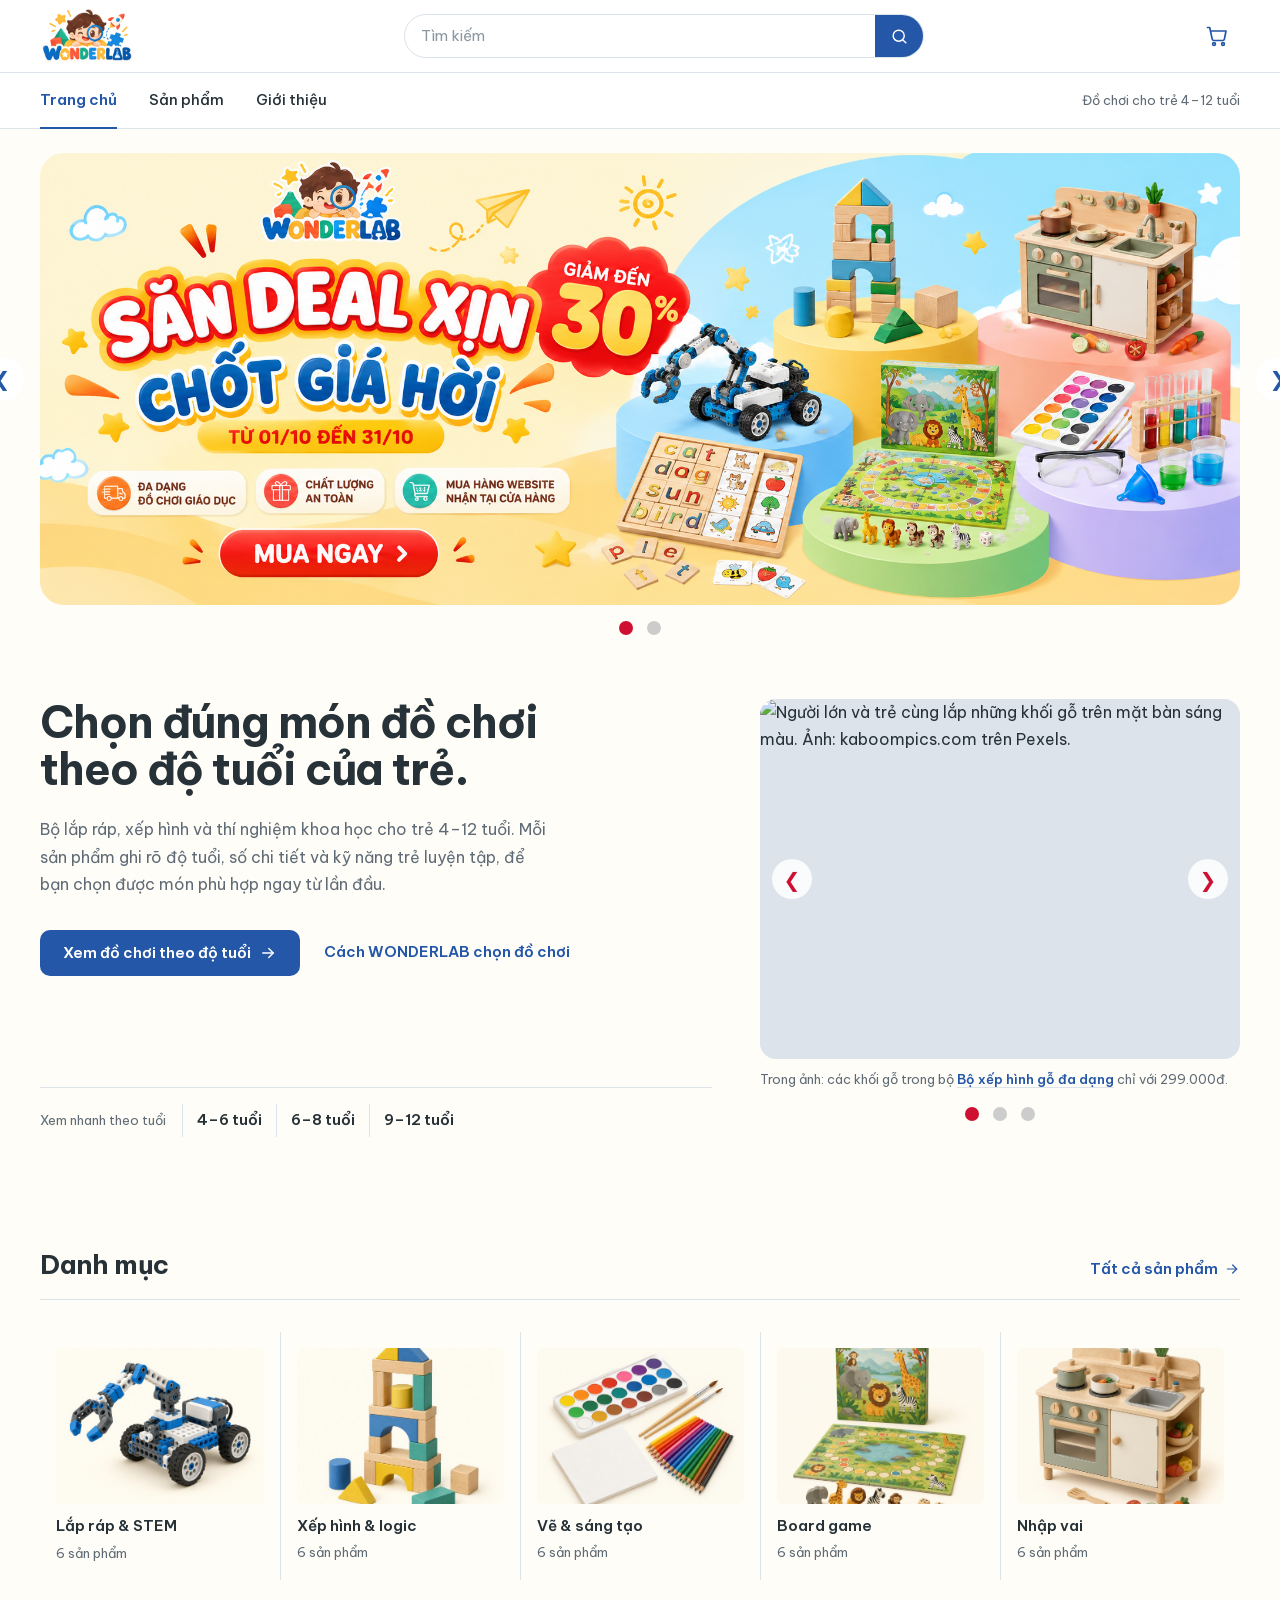
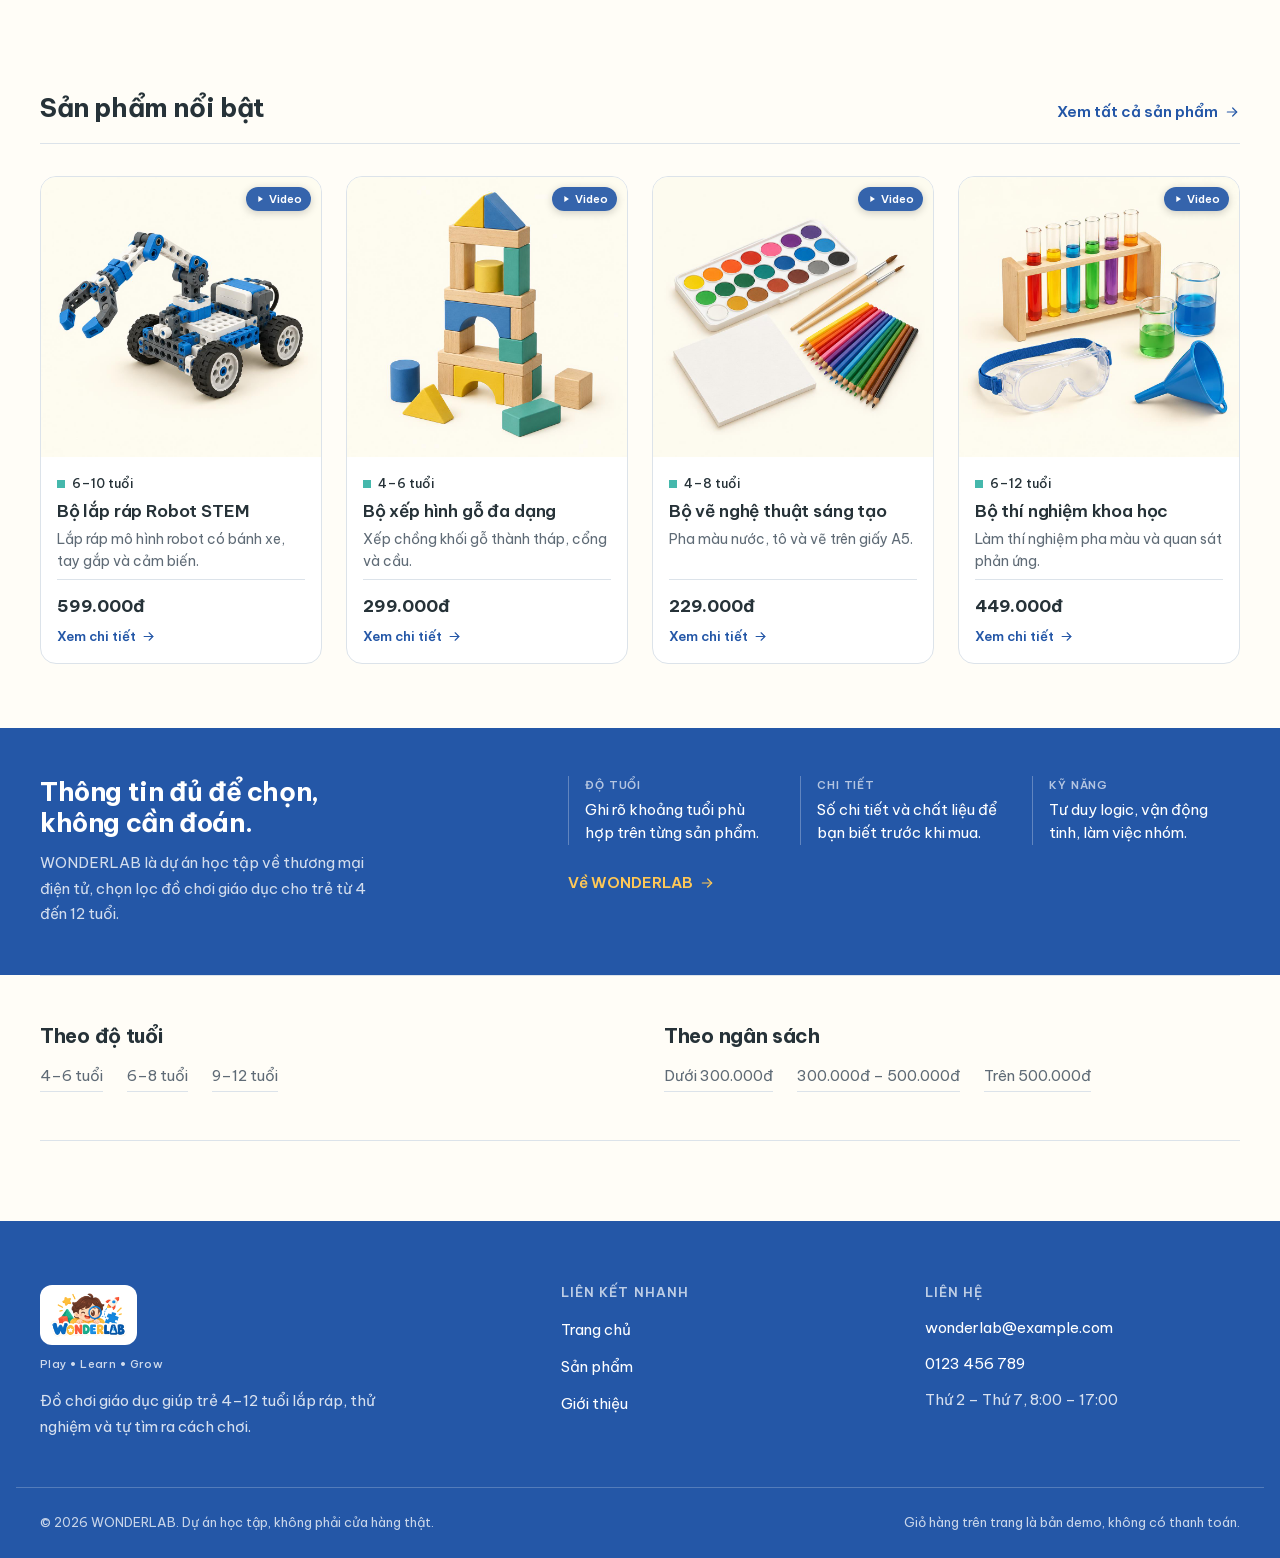
==== commit 0d96ab24: "Tích hợp video giới thiệu và trải nghiệm thực tế cho 4 sản phẩm - Thêm 4 video MP4 vào assets/videos" ====
--- a/index.html
+++ b/index.html
@@ -434,6 +434,7 @@
                 tabindex="-1"
                 aria-hidden="true"
               >
+                <span class="p-card__video-badge"><svg viewBox="0 0 24 24" width="10" height="10" fill="currentColor"><path d="M8 5v14l11-7z"/></svg> Video</span>
                 <img
                   src="assets/img/products/product-robot-stem.jpg"
                   alt=""
@@ -487,6 +488,7 @@
                 tabindex="-1"
                 aria-hidden="true"
               >
+                <span class="p-card__video-badge"><svg viewBox="0 0 24 24" width="10" height="10" fill="currentColor"><path d="M8 5v14l11-7z"/></svg> Video</span>
                 <img
                   src="assets/img/products/product-wooden-blocks.jpg"
                   alt=""
@@ -540,6 +542,7 @@
                 tabindex="-1"
                 aria-hidden="true"
               >
+                <span class="p-card__video-badge"><svg viewBox="0 0 24 24" width="10" height="10" fill="currentColor"><path d="M8 5v14l11-7z"/></svg> Video</span>
                 <img
                   src="assets/img/products/product-art-set.jpg"
                   alt=""
@@ -591,6 +594,7 @@
                 tabindex="-1"
                 aria-hidden="true"
               >
+                <span class="p-card__video-badge"><svg viewBox="0 0 24 24" width="10" height="10" fill="currentColor"><path d="M8 5v14l11-7z"/></svg> Video</span>
                 <img
                   src="assets/img/products/product-science-kit.jpg"
                   alt=""
--- a/css/style.css
+++ b/css/style.css
@@ -1864,6 +1864,23 @@
   margin-top: var(--s2);
 }
 
+.tabs__panel h2 {
+  margin: var(--s4) 0 var(--s1);
+  font-size: var(--fs-sub);
+  font-weight: 600;
+  line-height: 1.35;
+  color: var(--c-ink);
+}
+
+.tabs__panel h2:first-child {
+  margin-top: 0;
+}
+
+.tabs__panel p + .spec-list,
+.tabs__panel .spec-list + p {
+  margin-top: var(--s2);
+}
+
 .spec-table {
   width: 100%;
   border-collapse: collapse;
@@ -1973,6 +1990,401 @@
 
 .related__item:hover .related__name {
   color: var(--c-brand);
+}
+
+
+/* Reviews & Ratings -------------------------------------------------------- */
+.rating-badge {
+  display: inline-flex;
+  align-items: center;
+  gap: var(--s1);
+  font-size: var(--fs-xs);
+  margin-top: -4px;
+}
+
+.stars {
+  display: inline-flex;
+  gap: 2px;
+  color: var(--c-accent-strong);
+  font-size: 15px;
+  line-height: 1;
+}
+
+.stars .icon {
+  width: 15px;
+  height: 15px;
+  fill: currentColor;
+}
+
+.rating-badge__score {
+  font-weight: 700;
+  color: var(--c-ink);
+  font-size: var(--fs-sm);
+}
+
+.rating-badge__count {
+  color: var(--c-muted);
+  text-decoration: underline;
+  text-underline-offset: 3px;
+  transition: color var(--dur) var(--ease);
+}
+
+.rating-badge__count:hover {
+  color: var(--c-brand);
+}
+
+/* Reviews Panel */
+.reviews-container {
+  display: flex;
+  flex-direction: column;
+  gap: var(--s4);
+}
+
+.review-summary-card {
+  display: grid;
+  grid-template-columns: minmax(0, 1.2fr) minmax(0, 2fr) minmax(0, 1.2fr);
+  gap: var(--s3);
+  padding: var(--s3);
+  background: var(--c-cream);
+  border: 1px solid var(--c-border);
+  border-radius: var(--r-card);
+  align-items: center;
+}
+
+@media (max-width: 768px) {
+  .review-summary-card {
+    grid-template-columns: 1fr;
+    gap: var(--s3);
+    text-align: center;
+  }
+}
+
+.review-score-box {
+  display: flex;
+  flex-direction: column;
+  align-items: center;
+  gap: 4px;
+}
+
+.review-score-num {
+  font-size: clamp(36px, 5vw, 44px);
+  font-weight: 800;
+  line-height: 1;
+  color: var(--c-ink);
+  letter-spacing: -0.02em;
+}
+
+.review-score-stars {
+  display: flex;
+  gap: 4px;
+  color: #f59e0b;
+  font-size: 20px;
+}
+
+.review-score-note {
+  font-size: var(--fs-xs);
+  color: var(--c-muted);
+  margin-top: 4px;
+  text-align: center;
+}
+
+.review-distribution {
+  display: flex;
+  flex-direction: column;
+  gap: 6px;
+  padding-inline: var(--s2);
+  border-inline: 1px solid var(--c-border);
+}
+
+@media (max-width: 768px) {
+  .review-distribution {
+    border-inline: none;
+    border-block: 1px solid var(--c-border);
+    padding-inline: 0;
+    padding-block: var(--s2);
+  }
+}
+
+.review-dist-row {
+  display: flex;
+  align-items: center;
+  gap: var(--s1);
+  font-size: var(--fs-xs);
+}
+
+.review-dist-label {
+  width: 42px;
+  color: var(--c-muted);
+  font-weight: 500;
+  display: flex;
+  align-items: center;
+  gap: 2px;
+}
+
+.review-dist-track {
+  flex: 1;
+  height: 8px;
+  background: #e5e7eb;
+  border-radius: 4px;
+  overflow: hidden;
+}
+
+.review-dist-fill {
+  height: 100%;
+  background: var(--c-accent);
+  border-radius: 4px;
+  transition: width 0.4s var(--ease);
+}
+
+.review-dist-pct {
+  width: 32px;
+  text-align: right;
+  font-variant-numeric: tabular-nums;
+  color: var(--c-muted);
+}
+
+.review-action-box {
+  display: flex;
+  flex-direction: column;
+  align-items: center;
+  justify-content: center;
+  gap: var(--s1);
+  text-align: center;
+}
+
+.review-action-title {
+  font-size: var(--fs-sm);
+  font-weight: 600;
+  color: var(--c-ink);
+}
+
+.review-action-sub {
+  font-size: var(--fs-xs);
+  color: var(--c-muted);
+  margin-bottom: var(--s1);
+}
+
+/* Review Form */
+.review-form-card {
+  background: var(--c-surface);
+  border: 1px solid var(--c-brand);
+  border-radius: var(--r-card);
+  padding: var(--s3);
+  box-shadow: 0 4px 20px rgba(36, 87, 167, 0.08);
+  margin-block: var(--s2);
+}
+
+.review-form-card__head {
+  display: flex;
+  justify-content: space-between;
+  align-items: center;
+  margin-bottom: var(--s2);
+}
+
+.review-form-card__title {
+  font-size: var(--fs-sub);
+  font-weight: 700;
+  color: var(--c-brand-strong);
+}
+
+.rating-select {
+  display: flex;
+  align-items: center;
+  gap: var(--s2);
+  margin-bottom: var(--s2);
+}
+
+.star-picker {
+  display: inline-flex;
+  gap: 4px;
+  cursor: pointer;
+}
+
+.star-picker__star {
+  background: transparent;
+  border: none;
+  padding: 2px;
+  font-size: 24px;
+  color: #d1d5db;
+  cursor: pointer;
+  transition: color 0.15s ease, transform 0.15s ease;
+}
+
+.star-picker__star:hover,
+.star-picker__star.is-active {
+  color: #f59e0b;
+  transform: scale(1.15);
+}
+
+.star-picker__label {
+  font-size: var(--fs-xs);
+  font-weight: 600;
+  color: var(--c-brand);
+}
+
+.review-form-grid {
+  display: grid;
+  grid-template-columns: 1fr 1fr;
+  gap: var(--s2);
+}
+
+@media (max-width: 600px) {
+  .review-form-grid {
+    grid-template-columns: 1fr;
+  }
+}
+
+.review-form-field {
+  display: flex;
+  flex-direction: column;
+  gap: 6px;
+  margin-bottom: var(--s2);
+}
+
+.review-form-field label {
+  font-size: var(--fs-xs);
+  font-weight: 600;
+  color: var(--c-ink);
+}
+
+.review-form-field input,
+.review-form-field textarea {
+  width: 100%;
+  padding: 10px 14px;
+  font-size: var(--fs-sm);
+  font-family: var(--font);
+  border: 1px solid var(--c-border);
+  border-radius: var(--r-control);
+  background: var(--c-cream);
+  color: var(--c-ink);
+  transition: border-color var(--dur) var(--ease), background var(--dur) var(--ease);
+}
+
+.review-form-field input:focus,
+.review-form-field textarea:focus {
+  outline: none;
+  border-color: var(--c-brand);
+  background: var(--c-surface);
+}
+
+.review-form-submit {
+  display: flex;
+  justify-content: flex-end;
+  gap: var(--s2);
+}
+
+/* Reviews List */
+.review-list-head {
+  display: flex;
+  justify-content: space-between;
+  align-items: center;
+  padding-bottom: var(--s2);
+  border-bottom: 1px solid var(--c-border);
+}
+
+.review-list-title {
+  font-size: var(--fs-sub);
+  font-weight: 700;
+  color: var(--c-ink);
+}
+
+.review-list {
+  display: flex;
+  flex-direction: column;
+  gap: var(--s3);
+  margin-top: var(--s2);
+}
+
+.review-card {
+  padding: var(--s3);
+  background: var(--c-surface);
+  border: 1px solid var(--c-border);
+  border-radius: var(--r-card);
+  transition: border-color var(--dur) var(--ease), box-shadow var(--dur) var(--ease);
+}
+
+.review-card:hover {
+  border-color: var(--c-border-strong);
+  box-shadow: 0 4px 16px rgba(38, 50, 56, 0.04);
+}
+
+.review-card__header {
+  display: flex;
+  justify-content: space-between;
+  align-items: flex-start;
+  margin-bottom: var(--s1);
+  gap: var(--s2);
+}
+
+.review-author {
+  display: flex;
+  align-items: center;
+  gap: 10px;
+}
+
+.review-avatar {
+  width: 36px;
+  height: 36px;
+  border-radius: 50%;
+  background: var(--c-brand-soft);
+  color: var(--c-brand);
+  font-weight: 700;
+  font-size: 15px;
+  display: grid;
+  place-content: center;
+  text-transform: uppercase;
+}
+
+.review-author__info {
+  display: flex;
+  flex-direction: column;
+  gap: 2px;
+}
+
+.review-author__name {
+  font-size: var(--fs-sm);
+  font-weight: 600;
+  color: var(--c-ink);
+}
+
+.review-verified-badge {
+  display: inline-flex;
+  align-items: center;
+  gap: 3px;
+  font-size: var(--fs-label);
+  color: #10b981;
+  font-weight: 600;
+}
+
+.review-date {
+  font-size: var(--fs-xs);
+  color: var(--c-muted);
+  white-space: nowrap;
+}
+
+.review-card__rating {
+  display: flex;
+  align-items: center;
+  gap: 6px;
+  margin-bottom: var(--s1);
+}
+
+.review-stars-mini {
+  color: #f59e0b;
+  font-size: 14px;
+}
+
+.review-card__title {
+  font-size: var(--fs-sm);
+  font-weight: 700;
+  color: var(--c-ink);
+  margin-bottom: 6px;
+}
+
+.review-card__content {
+  font-size: var(--fs-sm);
+  line-height: 1.6;
+  color: #4b5563;
 }
 
 /* 16 page: about ----------------------------------------------------------- */
@@ -2770,6 +3182,142 @@
   .grid-products,
   .grid-catalogue {
     grid-template-columns: minmax(0, 1fr);
+  }
+}
+
+/* About page: image led sections inspired by the LEGO About Us layout. */
+.about-page {
+  padding-bottom: var(--s6);
+}
+
+.about-page__title {
+  margin: var(--s3) 0 var(--s4);
+  font-size: var(--fs-page);
+  line-height: 1.2;
+}
+
+.about-feature {
+  position: relative;
+  display: flex;
+  align-items: flex-end;
+  min-height: clamp(360px, 50vw, 590px);
+  margin-bottom: var(--s5);
+  overflow: hidden;
+  background: #d9d9d9;
+}
+
+.about-feature__image {
+  position: absolute;
+  inset: 0;
+  width: 100%;
+  height: 100%;
+  object-fit: cover;
+}
+
+.about-feature__copy {
+  position: relative;
+  display: flex;
+  flex-direction: column;
+  align-items: center;
+  justify-content: center;
+  width: 100%;
+  min-height: inherit;
+  padding: clamp(24px, 5vw, 56px);
+  text-align: center;
+  background: rgba(228, 231, 233, 0.56);
+}
+
+.about-feature--second .about-feature__copy {
+  background: rgba(228, 231, 233, 0.44);
+}
+
+.about-feature__copy h2 {
+  max-width: 24ch;
+  font-size: clamp(26px, 4vw, 46px);
+  line-height: 1.14;
+  font-weight: 700;
+}
+
+.about-feature__link {
+  display: inline-block;
+  margin-top: var(--s2);
+  color: var(--c-brand-strong);
+  font-size: var(--fs-sm);
+  font-weight: 400;
+  text-decoration: underline;
+  text-underline-offset: 4px;
+}
+
+.about-feature__link:hover {
+  color: var(--c-brand);
+}
+
+.about-feature__copy p {
+  max-width: 68ch;
+  margin-top: var(--s2);
+  color: #39434a;
+  font-size: clamp(15px, 1.5vw, 18px);
+  line-height: 1.7;
+}
+
+.about-history {
+  display: grid;
+  grid-template-columns: minmax(0, 1fr) minmax(220px, 0.8fr);
+  gap: var(--s5);
+  align-items: center;
+  padding: var(--s5) 0 var(--s2);
+  border-top: 1px solid var(--c-border);
+}
+
+.about-history__eyebrow {
+  color: var(--c-muted);
+  font-size: var(--fs-xs);
+  font-weight: 600;
+  letter-spacing: 0.08em;
+  text-transform: uppercase;
+}
+
+.about-history h2 {
+  margin-top: var(--s1);
+  font-size: var(--fs-section);
+  line-height: 1.3;
+}
+
+.about-history__copy > p:last-child {
+  max-width: 58ch;
+  margin-top: var(--s2);
+  color: var(--c-muted);
+  line-height: 1.75;
+}
+
+.about-history__logo {
+  width: min(100%, 360px);
+  max-height: 210px;
+  justify-self: center;
+  object-fit: contain;
+}
+
+@media (max-width: 640px) {
+  .about-feature {
+    min-height: 470px;
+    align-items: flex-end;
+    margin-bottom: var(--s4);
+  }
+
+  .about-feature__copy {
+    width: 100%;
+    padding: var(--s3);
+  }
+
+  .about-history {
+    grid-template-columns: 1fr;
+    gap: var(--s3);
+    padding-top: var(--s4);
+  }
+
+  .about-history__logo {
+    justify-self: start;
+    width: 230px;
   }
 }
 
@@ -2984,7 +3532,7 @@
   background: #cf1033;
 }
 
-@media (max-width: 600px) {
+@media (max-width: 800px) {
   .promo__viewport {
     border-radius: 14px;
   }
@@ -3009,7 +3557,7 @@
     transition: none;
   }
 }
-
+
 
 /* Catalogue pagination */
 .pagination {
@@ -3067,3 +3615,308 @@
   font-size: var(--fs-sm);
 }
 .grid-catalogue { scroll-margin-top: 140px; }
+
+/* 26 product video styles ------------------------------------------------- */
+.gallery__main {
+  position: relative;
+}
+
+.gallery__video-box {
+  width: 100%;
+  height: 100%;
+  background: #111;
+  display: flex;
+  align-items: center;
+  justify-content: center;
+}
+
+.gallery__video-box video {
+  width: 100%;
+  height: 100%;
+  object-fit: contain;
+  background: #111;
+  display: block;
+}
+
+.gallery__video-pill {
+  position: absolute;
+  top: 14px;
+  right: 14px;
+  display: inline-flex;
+  align-items: center;
+  gap: 7px;
+  padding: 6px 14px;
+  background: rgba(36, 87, 167, 0.92);
+  color: #fff;
+  font-size: 13px;
+  font-weight: 600;
+  border-radius: 999px;
+  border: 1px solid rgba(255, 255, 255, 0.2);
+  cursor: pointer;
+  backdrop-filter: blur(6px);
+  box-shadow: 0 4px 12px rgba(0, 0, 0, 0.2);
+  transition: all var(--dur) var(--ease);
+  z-index: 5;
+}
+
+.gallery__video-pill:hover {
+  background: var(--c-brand);
+  transform: translateY(-2px);
+  box-shadow: 0 6px 16px rgba(36, 87, 167, 0.35);
+}
+
+.gallery__video-pill .pill-play-icon {
+  display: flex;
+  align-items: center;
+  justify-content: center;
+  width: 18px;
+  height: 18px;
+  background: #fff;
+  color: var(--c-brand);
+  border-radius: 50%;
+}
+
+.gallery__thumb--video {
+  position: relative;
+}
+
+.gallery__thumb--video .thumb-video-icon {
+  position: absolute;
+  inset: 0;
+  display: flex;
+  align-items: center;
+  justify-content: center;
+  background: rgba(0, 0, 0, 0.4);
+  color: #fff;
+  transition: background var(--dur) var(--ease);
+  z-index: 1;
+}
+
+.gallery__thumb--video:hover .thumb-video-icon {
+  background: rgba(0, 0, 0, 0.55);
+}
+
+.gallery__thumb--video .thumb-video-badge {
+  position: absolute;
+  bottom: 4px;
+  left: 50%;
+  transform: translateX(-50%);
+  background: var(--c-brand);
+  color: #fff;
+  font-size: 10px;
+  font-weight: 700;
+  padding: 1px 6px;
+  border-radius: 4px;
+  letter-spacing: 0.5px;
+  text-transform: uppercase;
+  z-index: 2;
+}
+
+.video-quick-link {
+  display: inline-flex;
+  align-items: center;
+  gap: 5px;
+  margin-left: 8px;
+  padding: 3px 10px;
+  background: rgba(36, 87, 167, 0.08);
+  color: var(--c-brand);
+  border: 1px solid rgba(36, 87, 167, 0.2);
+  border-radius: 999px;
+  font-size: 12px;
+  font-weight: 600;
+  cursor: pointer;
+  transition: all var(--dur) var(--ease);
+}
+
+.video-quick-link:hover {
+  background: var(--c-brand);
+  color: #fff;
+  border-color: var(--c-brand);
+}
+
+.tab-video-badge {
+  display: inline-block;
+  padding: 1px 6px;
+  margin-left: 5px;
+  background: #E85D04;
+  color: #fff;
+  font-size: 10px;
+  font-weight: 700;
+  border-radius: 4px;
+  vertical-align: middle;
+}
+
+/* Video Tab Panel */
+.video-panel-card {
+  display: flex;
+  flex-direction: column;
+  gap: var(--s3);
+  background: var(--c-surface);
+  border: 1px solid var(--c-border);
+  border-radius: var(--r-card);
+  padding: var(--s4);
+}
+
+.video-panel-badge {
+  display: inline-flex;
+  align-items: center;
+  gap: 6px;
+  font-size: 12px;
+  font-weight: 700;
+  color: var(--c-brand);
+  text-transform: uppercase;
+  letter-spacing: 0.5px;
+  margin-bottom: 6px;
+}
+
+.video-panel-title {
+  font-size: clamp(20px, 2.2vw, 24px);
+  margin-bottom: 6px;
+}
+
+.video-panel-desc {
+  font-size: var(--fs-body);
+  color: var(--c-muted);
+  max-width: 680px;
+}
+
+.video-player-frame {
+  position: relative;
+  width: 100%;
+  max-width: 860px;
+  aspect-ratio: 16 / 9;
+  background: #000;
+  border-radius: var(--r-card);
+  overflow: hidden;
+  box-shadow: 0 8px 24px rgba(0, 0, 0, 0.12);
+  margin-top: var(--s2);
+}
+
+.video-player-frame video {
+  width: 100%;
+  height: 100%;
+  object-fit: contain;
+  display: block;
+}
+
+/* Overview Video Card in Tab 1 */
+.overview-video-card {
+  display: grid;
+  grid-template-columns: 1fr 280px;
+  gap: var(--s3);
+  align-items: center;
+  margin-top: var(--s4);
+  padding: var(--s3);
+  background: linear-gradient(135deg, rgba(36, 87, 167, 0.05), rgba(69, 184, 172, 0.08));
+  border: 1px solid rgba(36, 87, 167, 0.18);
+  border-radius: var(--r-card);
+}
+
+.overview-video-card__tag {
+  display: inline-flex;
+  align-items: center;
+  gap: 5px;
+  font-size: 11px;
+  font-weight: 700;
+  color: var(--c-brand);
+  text-transform: uppercase;
+  letter-spacing: 0.5px;
+  margin-bottom: 6px;
+}
+
+.overview-video-card__heading {
+  font-size: 18px;
+  font-weight: 700;
+  margin-bottom: 6px;
+  color: var(--c-ink);
+}
+
+.overview-video-card__text {
+  font-size: 14px;
+  color: var(--c-muted);
+  line-height: 1.5;
+  margin-bottom: var(--s2);
+}
+
+.overview-video-card__thumb {
+  position: relative;
+  aspect-ratio: 16 / 10;
+  border-radius: var(--r-plate);
+  overflow: hidden;
+  cursor: pointer;
+  box-shadow: 0 4px 12px rgba(0, 0, 0, 0.12);
+}
+
+.overview-video-card__thumb img {
+  width: 100%;
+  height: 100%;
+  object-fit: cover;
+  transition: transform var(--dur) var(--ease);
+}
+
+.overview-video-card__thumb:hover img {
+  transform: scale(1.05);
+}
+
+.overview-video-card__play {
+  position: absolute;
+  inset: 0;
+  display: flex;
+  align-items: center;
+  justify-content: center;
+  background: rgba(0, 0, 0, 0.35);
+  color: #fff;
+  transition: background var(--dur) var(--ease);
+}
+
+.overview-video-card__thumb:hover .overview-video-card__play {
+  background: rgba(0, 0, 0, 0.5);
+}
+
+.overview-video-card__duration {
+  position: absolute;
+  bottom: 8px;
+  right: 8px;
+  padding: 2px 6px;
+  background: rgba(0, 0, 0, 0.75);
+  color: #fff;
+  font-size: 11px;
+  font-weight: 600;
+  border-radius: 4px;
+}
+
+/* Card Video Badge in Catalog & Homepage */
+.p-card__media {
+  position: relative;
+}
+
+.p-card__video-badge {
+  position: absolute;
+  top: 10px;
+  right: 10px;
+  display: inline-flex;
+  align-items: center;
+  gap: 4px;
+  padding: 3px 9px;
+  background: rgba(36, 87, 167, 0.92);
+  color: #fff;
+  font-size: 11px;
+  font-weight: 600;
+  border-radius: 999px;
+  box-shadow: 0 2px 8px rgba(0, 0, 0, 0.2);
+  backdrop-filter: blur(4px);
+  z-index: 2;
+  transition: all var(--dur) var(--ease);
+}
+
+.p-card:hover .p-card__video-badge {
+  background: var(--c-brand);
+  transform: scale(1.05);
+}
+
+@media (max-width: 768px) {
+  .overview-video-card {
+    grid-template-columns: 1fr;
+  }
+}
+
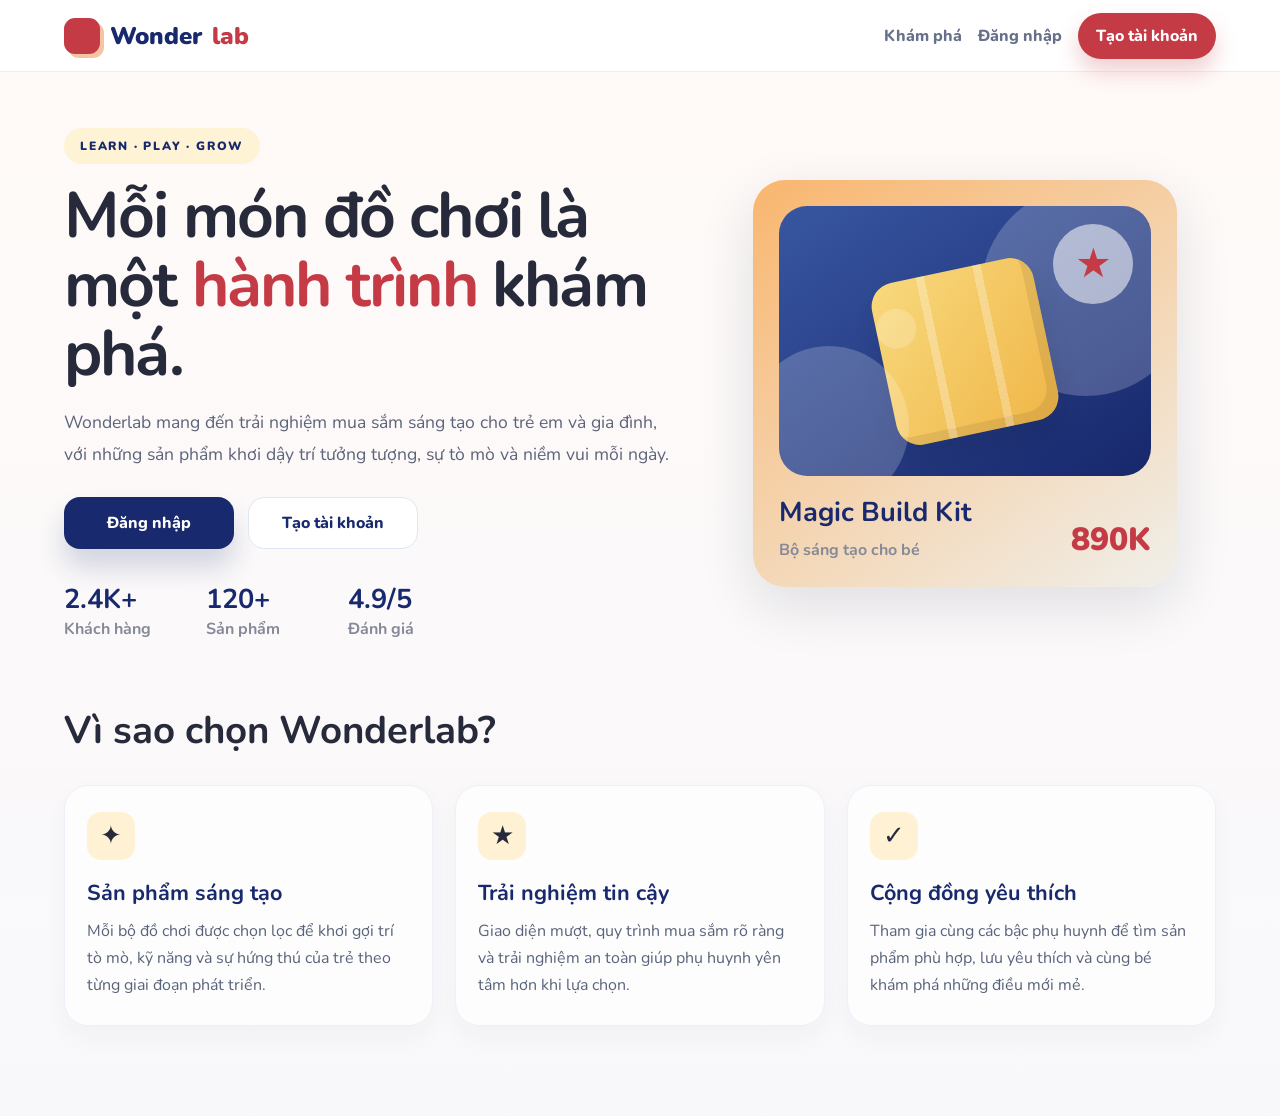
==== commit e2090aca: "Add files via upload" ====
--- a/index.html
+++ b/index.html
@@ -1,838 +1,472 @@
-<!doctype html>
-<html lang="vi">
-  <head>
-    <meta charset="UTF-8" />
-    <meta name="viewport" content="width=device-width, initial-scale=1" />
-    <title>WONDERLAB - Đồ chơi giáo dục cho trẻ 4–12 tuổi</title>
-    <meta
-      name="description"
-      content="WONDERLAB cung cấp đồ chơi giáo dục, bộ lắp ráp STEM, xếp hình và thí nghiệm khoa học cho trẻ 4–12 tuổi. Mỗi sản phẩm ghi rõ độ tuổi, số chi tiết và kỹ năng trẻ luyện tập."
-    />
-    <link rel="icon" href="assets/img/favicon.png" type="image/png" />
-    <link rel="stylesheet" href="css/style.css" />
-  </head>
-  <body>
-    <a class="skip-link" href="#main">Bỏ qua điều hướng</a>
-
-    <header class="site-head">
-      <div class="container site-head__top">
-        <a class="brand" href="index.html" aria-label="WONDERLAB — trang chủ">
-          <video
-            class="brand__logo"
-            autoplay
-            muted
-            loop
-            playsinline
-            poster="assets/img/logo-wonderlab.png"
-            aria-hidden="true"
-          >
-            <source src="assets/img/video-logo.mp4" type="video/mp4" />
-            <img src="assets/img/logo-wonderlab.png" alt="" />
-          </video>
-        </a>
-
-        <form
-          class="search"
-          role="search"
-          action="products.html"
-          method="get"
-          data-search-form
-        >
-          <label class="sr-only" for="q">Tìm sản phẩm</label>
-          <input
-            class="search__input"
-            id="q"
-            name="q"
-            type="search"
-            placeholder="Tìm kiếm"
-            autocomplete="off"
-          />
-          <button class="search__btn" type="submit" aria-label="Tìm sản phẩm">
-            <svg
-              class="icon"
-              viewBox="0 0 24 24"
-              fill="none"
-              stroke="currentColor"
-              stroke-width="1.8"
-              stroke-linecap="round"
-              stroke-linejoin="round"
-              aria-hidden="true"
-              focusable="false"
-            >
-              <circle cx="11" cy="11" r="7"></circle>
-              <path d="m20 20-3.4-3.4"></path>
-            </svg>
-          </button>
-        </form>
-
-        <button
-          class="cart-btn"
-          type="button"
-          data-cart-open
-          aria-label="Mở giỏ hàng"
-        >
-          <svg
-            class="icon"
-            viewBox="0 0 24 24"
-            fill="none"
-            stroke="currentColor"
-            stroke-width="1.7"
-            stroke-linecap="round"
-            stroke-linejoin="round"
-            aria-hidden="true"
-            focusable="false"
-          >
-            <circle cx="9" cy="20" r="1.4"></circle>
-            <circle cx="18" cy="20" r="1.4"></circle>
-            <path
-              d="M2.5 3.5h2.2l2.5 11.6a1.8 1.8 0 0 0 1.8 1.4h8.6a1.8 1.8 0 0 0 1.8-1.4L21 7H6"
-            ></path>
-          </svg>
-          <span class="cart-btn__count" data-cart-count hidden>0</span>
-        </button>
-      </div>
-
-      <div class="site-head__bar" data-nav-bar>
-        <div class="container site-head__nav-row">
-          <button
-            class="nav-toggle"
-            type="button"
-            data-nav-toggle
-            aria-expanded="false"
-            aria-controls="site-nav"
-          >
-            <svg
-              class="icon"
-              viewBox="0 0 24 24"
-              fill="none"
-              stroke="currentColor"
-              stroke-width="1.8"
-              stroke-linecap="round"
-              aria-hidden="true"
-              focusable="false"
-            >
-              <path d="M4 6h16M4 12h16M4 18h16"></path>
-            </svg>
-            <span>Menu</span>
-          </button>
-          <nav class="site-nav" id="site-nav" aria-label="Điều hướng chính">
-            <a class="site-nav__link" href="index.html" aria-current="page"
-              >Trang chủ</a
-            >
-            <a class="site-nav__link" href="products.html">Sản phẩm</a>
-            <a class="site-nav__link" href="about.html">Giới thiệu</a>
-          </nav>
-          <p class="site-head__note">Đồ chơi cho trẻ 4–12 tuổi</p>
-        </div>
-      </div>
-    </header>
-
-    <main id="main" class="page-main">
-      <section class="container promo" aria-label="Chương trình khuyến mãi">
-        <div class="promo__slider" data-promo-slider>
-          <div class="promo__viewport">
-            <div class="promo__track">
-              <a class="promo__slide" href="products.html">
-                <img
-                  src="assets/img/chuong-trinh-khuyen-mai/san-deal-xin-chot-gia-hoi.png"
-                  alt="Săn deal xịn, chốt giá hời — xem sản phẩm"
-                  fetchpriority="high"
-                />
-              </a>
-
-              <a class="promo__slide" href="products.html">
-                <img
-                  src="assets/img/chuong-trinh-khuyen-mai/sieu-sale-wonderlab.png"
-                  alt="Siêu sale Wonderlab — xem sản phẩm"
-                />
-              </a>
-            </div>
-          </div>
-
-          <button
-            class="promo__arrow promo__arrow--prev"
-            type="button"
-            data-promo-prev
-            aria-label="Khuyến mãi trước"
-          >
-            ❮
-          </button>
-
-          <button
-            class="promo__arrow promo__arrow--next"
-            type="button"
-            data-promo-next
-            aria-label="Khuyến mãi tiếp theo"
-          >
-            ❯
-          </button>
-        </div>
-
-        <div
-          class="promo__dots"
-          data-promo-dots
-          role="group"
-          aria-label="Chọn chương trình khuyến mãi"
-        ></div>
-      </section>
-      <section class="container p-home__hero" aria-labelledby="hero-title">
-        <div>
-          <h1 class="hero__title" id="hero-title">
-            Chọn đúng món đồ chơi theo độ tuổi của trẻ.
-          </h1>
-          <p class="hero__lead">
-            Bộ lắp ráp, xếp hình và thí nghiệm khoa học cho trẻ 4–12 tuổi. Mỗi
-            sản phẩm ghi rõ độ tuổi, số chi tiết và kỹ năng trẻ luyện tập, để
-            bạn chọn được món phù hợp ngay từ lần đầu.
-          </p>
-          <div class="hero__actions">
-            <a class="c-btn c-btn--primary" href="products.html">
-              Xem đồ chơi theo độ tuổi
-              <svg
-                class="icon"
-                viewBox="0 0 24 24"
-                fill="none"
-                stroke="currentColor"
-                stroke-width="1.8"
-                stroke-linecap="round"
-                stroke-linejoin="round"
-                aria-hidden="true"
-                focusable="false"
-              >
-                <path d="M5 12h14"></path>
-                <path d="m13 6 6 6-6 6"></path>
-              </svg>
-            </a>
-            <a class="c-link" href="about.html">Cách WONDERLAB chọn đồ chơi</a>
-          </div>
-          <ul class="hero__ages">
-            <li class="hero__ages-label" aria-hidden="true">
-              Xem nhanh theo tuổi
-            </li>
-            <li>
-              <a class="hero__age" href="products.html?tuoi=4-6">4–6 tuổi</a>
-            </li>
-            <li>
-              <a class="hero__age" href="products.html?tuoi=6-8">6–8 tuổi</a>
-            </li>
-            <li>
-              <a class="hero__age" href="products.html?tuoi=9-12">9–12 tuổi</a>
-            </li>
-          </ul>
-        </div>
-
-        <div class="hero-slider" data-hero-slider>
-          <div class="hero-slider__track">
-            <!-- Sản phẩm 1 -->
-            <figure class="hero__figure">
-              <img
-                class="hero__img"
-                src="https://images.pexels.com/photos/7296807/pexels-photo-7296807.jpeg?auto=compress&amp;cs=tinysrgb&amp;w=900&amp;h=1125&amp;fit=crop"
-                alt="Người lớn và trẻ cùng lắp những khối gỗ trên mặt bàn sáng màu. Ảnh: kaboompics.com trên Pexels."
-                width="900"
-                height="1125"
-                fetchpriority="high"
-              />
-              <figcaption class="hero__caption">
-                Trong ảnh: các khối gỗ trong bộ
-                <a href="product-detail.html?sp=wooden-blocks"
-                  >Bộ xếp hình gỗ đa dạng</a
-                >
-                chỉ với 299.000đ.
-              </figcaption>
-            </figure>
-            <!-- Sản phẩm 2 -->
-            <figure class="hero__figure">
-              <img
-                class="hero__img"
-                src="assets/img/products/product-robot-stem.jpg"
-                alt="Bộ lắp ráp Robot STEM"
-                width="900"
-                height="1125"
-              />
-              <figcaption class="hero__caption">
-                Khám phá
-                <a href="product-detail.html?sp=robot-stem">
-                  Bộ lắp ráp Robot STEM</a
-                >
-                chỉ với 599.000đ.
-              </figcaption>
-            </figure>
-            <!-- Sản phẩm 3 -->
-            <figure class="hero__figure">
-              <img
-                class="hero__img"
-                src="assets/img/products/product-board-game.jpg"
-                alt="Board Game Vương quốc động vật"
-                width="900"
-                height="1125"
-              />
-              <figcaption class="hero__caption">
-                Khám phá
-                <a href="product-detail.html?sp=board-game">
-                  Board Game Vương quốc động vật</a
-                >
-                chỉ với 459.000đ.
-              </figcaption>
-            </figure>
-          </div>
-          <div class="hero-slider__arrows">
-            <button
-              class="hero-slider__arrow"
-              type="button"
-              data-prev
-              aria-label="Sản phẩm trước"
-            >
-              ❮
-            </button>
-
-            <button
-              class="hero-slider__arrow"
-              type="button"
-              data-next
-              aria-label="Sản phẩm tiếp theo"
-            >
-              ❯
-            </button>
-          </div>
-
-          <div
-            class="hero-slider__dots"
-            data-slider-dots
-            role="group"
-            aria-label="Chọn sản phẩm giới thiệu"
-          ></div>
-        </div>
-      </section>
-
-      <section
-        class="container section section--tight"
-        aria-labelledby="cats-title"
-      >
-        <div class="sec-head">
-          <h2 class="sec-head__h" id="cats-title">Danh mục</h2>
-          <a class="c-link" href="products.html"
-            >Tất cả sản phẩm
-            <svg
-              class="icon"
-              viewBox="0 0 24 24"
-              fill="none"
-              stroke="currentColor"
-              stroke-width="1.8"
-              stroke-linecap="round"
-              stroke-linejoin="round"
-              aria-hidden="true"
-              focusable="false"
-            >
-              <path d="M5 12h14"></path>
-              <path d="m13 6 6 6-6 6"></path>
-            </svg>
-          </a>
-        </div>
-        <ul class="cat-list">
-          <li class="cat-list__item">
-            <a class="cat-list__link" href="products.html?danh-muc=stem">
-              <img
-                class="cat-list__img"
-                src="assets/img/products/product-robot-stem.jpg"
-                alt=""
-                width="240"
-                height="180"
-                loading="lazy"
-              />
-              <span class="cat-list__name">Lắp ráp &amp; STEM</span>
-              <span class="cat-list__n">6 sản phẩm</span>
-            </a>
-          </li>
-          <li class="cat-list__item">
-            <a class="cat-list__link" href="products.html?danh-muc=logic">
-              <img
-                class="cat-list__img"
-                src="assets/img/products/product-wooden-blocks.jpg"
-                alt=""
-                width="240"
-                height="180"
-                loading="lazy"
-              />
-              <span class="cat-list__name">Xếp hình &amp; logic</span>
-              <span class="cat-list__n">6 sản phẩm</span>
-            </a>
-          </li>
-          <li class="cat-list__item">
-            <a class="cat-list__link" href="products.html?danh-muc=sang-tao">
-              <img
-                class="cat-list__img"
-                src="assets/img/products/product-art-set.jpg"
-                alt=""
-                width="240"
-                height="180"
-                loading="lazy"
-              />
-              <span class="cat-list__name">Vẽ &amp; sáng tạo</span>
-              <span class="cat-list__n">6 sản phẩm</span>
-            </a>
-          </li>
-          <li class="cat-list__item">
-            <a class="cat-list__link" href="products.html?danh-muc=boardgame">
-              <img
-                class="cat-list__img"
-                src="assets/img/products/product-board-game.jpg"
-                alt=""
-                width="240"
-                height="180"
-                loading="lazy"
-              />
-              <span class="cat-list__name">Board game</span>
-              <span class="cat-list__n">6 sản phẩm</span>
-            </a>
-          </li>
-          <li class="cat-list__item">
-            <a class="cat-list__link" href="products.html?danh-muc=nhap-vai">
-              <img
-                class="cat-list__img"
-                src="assets/img/products/product-play-kitchen.jpg"
-                alt=""
-                width="240"
-                height="180"
-                loading="lazy"
-              />
-              <span class="cat-list__name">Nhập vai</span>
-              <span class="cat-list__n">6 sản phẩm</span>
-            </a>
-          </li>
-        </ul>
-      </section>
-
-      <section class="container section" aria-labelledby="featured-title">
-        <div class="sec-head">
-          <h2 class="sec-head__h" id="featured-title">Sản phẩm nổi bật</h2>
-          <a class="c-link" href="products.html"
-            >Xem tất cả sản phẩm
-            <svg
-              class="icon"
-              viewBox="0 0 24 24"
-              fill="none"
-              stroke="currentColor"
-              stroke-width="1.8"
-              stroke-linecap="round"
-              stroke-linejoin="round"
-              aria-hidden="true"
-              focusable="false"
-            >
-              <path d="M5 12h14"></path>
-              <path d="m13 6 6 6-6 6"></path>
-            </svg>
-          </a>
-        </div>
-
-        <ul class="grid-products">
-          <li>
-            <article class="p-card">
-              <a
-                class="p-card__media"
-                href="product-detail.html?sp=robot-stem"
-                tabindex="-1"
-                aria-hidden="true"
-              >
-                <span class="p-card__video-badge"><svg viewBox="0 0 24 24" width="10" height="10" fill="currentColor"><path d="M8 5v14l11-7z"/></svg> Video</span>
-                <img
-                  src="assets/img/products/product-robot-stem.jpg"
-                  alt=""
-                  width="480"
-                  height="480"
-                  loading="lazy"
-                />
-              </a>
-              <div class="p-card__body">
-                <p class="p-card__age">6–10 tuổi</p>
-                <h3 class="p-card__title">
-                  <a href="product-detail.html?sp=robot-stem"
-                    >Bộ lắp ráp Robot STEM</a
-                  >
-                </h3>
-                <p class="p-card__act">
-                  Lắp ráp mô hình robot có bánh xe, tay gắp và cảm biến.
-                </p>
-                <div class="p-card__foot">
-                  <span class="price">599.000đ</span>
-                  <a
-                    class="p-card__link"
-                    href="product-detail.html?sp=robot-stem"
-                    aria-label="Xem chi tiết Bộ lắp ráp Robot STEM"
-                  >
-                    Xem chi tiết
-                    <svg
-                      class="icon"
-                      viewBox="0 0 24 24"
-                      fill="none"
-                      stroke="currentColor"
-                      stroke-width="1.8"
-                      stroke-linecap="round"
-                      stroke-linejoin="round"
-                      aria-hidden="true"
-                      focusable="false"
-                    >
-                      <path d="M5 12h14"></path>
-                      <path d="m13 6 6 6-6 6"></path>
-                    </svg>
-                  </a>
-                </div>
-              </div>
-            </article>
-          </li>
-          <li>
-            <article class="p-card">
-              <a
-                class="p-card__media"
-                href="product-detail.html?sp=wooden-blocks"
-                tabindex="-1"
-                aria-hidden="true"
-              >
-                <span class="p-card__video-badge"><svg viewBox="0 0 24 24" width="10" height="10" fill="currentColor"><path d="M8 5v14l11-7z"/></svg> Video</span>
-                <img
-                  src="assets/img/products/product-wooden-blocks.jpg"
-                  alt=""
-                  width="480"
-                  height="480"
-                  loading="lazy"
-                />
-              </a>
-              <div class="p-card__body">
-                <p class="p-card__age">4–6 tuổi</p>
-                <h3 class="p-card__title">
-                  <a href="product-detail.html?sp=wooden-blocks"
-                    >Bộ xếp hình gỗ đa dạng</a
-                  >
-                </h3>
-                <p class="p-card__act">
-                  Xếp chồng khối gỗ thành tháp, cổng và cầu.
-                </p>
-                <div class="p-card__foot">
-                  <span class="price">299.000đ</span>
-                  <a
-                    class="p-card__link"
-                    href="product-detail.html?sp=wooden-blocks"
-                    aria-label="Xem chi tiết Bộ xếp hình gỗ đa dạng"
-                  >
-                    Xem chi tiết
-                    <svg
-                      class="icon"
-                      viewBox="0 0 24 24"
-                      fill="none"
-                      stroke="currentColor"
-                      stroke-width="1.8"
-                      stroke-linecap="round"
-                      stroke-linejoin="round"
-                      aria-hidden="true"
-                      focusable="false"
-                    >
-                      <path d="M5 12h14"></path>
-                      <path d="m13 6 6 6-6 6"></path>
-                    </svg>
-                  </a>
-                </div>
-              </div>
-            </article>
-          </li>
-          <li>
-            <article class="p-card">
-              <a
-                class="p-card__media"
-                href="product-detail.html?sp=art-set"
-                tabindex="-1"
-                aria-hidden="true"
-              >
-                <span class="p-card__video-badge"><svg viewBox="0 0 24 24" width="10" height="10" fill="currentColor"><path d="M8 5v14l11-7z"/></svg> Video</span>
-                <img
-                  src="assets/img/products/product-art-set.jpg"
-                  alt=""
-                  width="480"
-                  height="480"
-                  loading="lazy"
-                />
-              </a>
-              <div class="p-card__body">
-                <p class="p-card__age">4–8 tuổi</p>
-                <h3 class="p-card__title">
-                  <a href="product-detail.html?sp=art-set"
-                    >Bộ vẽ nghệ thuật sáng tạo</a
-                  >
-                </h3>
-                <p class="p-card__act">Pha màu nước, tô và vẽ trên giấy A5.</p>
-                <div class="p-card__foot">
-                  <span class="price">229.000đ</span>
-                  <a
-                    class="p-card__link"
-                    href="product-detail.html?sp=art-set"
-                    aria-label="Xem chi tiết Bộ vẽ nghệ thuật sáng tạo"
-                  >
-                    Xem chi tiết
-                    <svg
-                      class="icon"
-                      viewBox="0 0 24 24"
-                      fill="none"
-                      stroke="currentColor"
-                      stroke-width="1.8"
-                      stroke-linecap="round"
-                      stroke-linejoin="round"
-                      aria-hidden="true"
-                      focusable="false"
-                    >
-                      <path d="M5 12h14"></path>
-                      <path d="m13 6 6 6-6 6"></path>
-                    </svg>
-                  </a>
-                </div>
-              </div>
-            </article>
-          </li>
-          <li>
-            <article class="p-card">
-              <a
-                class="p-card__media"
-                href="product-detail.html?sp=science-kit"
-                tabindex="-1"
-                aria-hidden="true"
-              >
-                <span class="p-card__video-badge"><svg viewBox="0 0 24 24" width="10" height="10" fill="currentColor"><path d="M8 5v14l11-7z"/></svg> Video</span>
-                <img
-                  src="assets/img/products/product-science-kit.jpg"
-                  alt=""
-                  width="480"
-                  height="480"
-                  loading="lazy"
-                />
-              </a>
-              <div class="p-card__body">
-                <p class="p-card__age">6–12 tuổi</p>
-                <h3 class="p-card__title">
-                  <a href="product-detail.html?sp=science-kit"
-                    >Bộ thí nghiệm khoa học</a
-                  >
-                </h3>
-                <p class="p-card__act">
-                  Làm thí nghiệm pha màu và quan sát phản ứng.
-                </p>
-                <div class="p-card__foot">
-                  <span class="price">449.000đ</span>
-                  <a
-                    class="p-card__link"
-                    href="product-detail.html?sp=science-kit"
-                    aria-label="Xem chi tiết Bộ thí nghiệm khoa học"
-                  >
-                    Xem chi tiết
-                    <svg
-                      class="icon"
-                      viewBox="0 0 24 24"
-                      fill="none"
-                      stroke="currentColor"
-                      stroke-width="1.8"
-                      stroke-linecap="round"
-                      stroke-linejoin="round"
-                      aria-hidden="true"
-                      focusable="false"
-                    >
-                      <path d="M5 12h14"></path>
-                      <path d="m13 6 6 6-6 6"></path>
-                    </svg>
-                  </a>
-                </div>
-              </div>
-            </article>
-          </li>
-        </ul>
-      </section>
-
-      <section class="band" aria-labelledby="band-title">
-        <div class="container band__inner">
-          <div>
-            <h2 class="band__title" id="band-title">
-              Thông tin đủ để chọn, không cần đoán.
-            </h2>
-            <p class="band__note">
-              WONDERLAB là dự án học tập về thương mại điện tử, chọn lọc đồ chơi
-              giáo dục cho trẻ từ 4 đến 12 tuổi.
-            </p>
-          </div>
-          <div>
-            <dl class="band__facts">
-              <div class="band__fact">
-                <dt>Độ tuổi</dt>
-                <dd>Ghi rõ khoảng tuổi phù hợp trên từng sản phẩm.</dd>
-              </div>
-              <div class="band__fact">
-                <dt>Chi tiết</dt>
-                <dd>Số chi tiết và chất liệu để bạn biết trước khi mua.</dd>
-              </div>
-              <div class="band__fact">
-                <dt>Kỹ năng</dt>
-                <dd>Tư duy logic, vận động tinh, làm việc nhóm.</dd>
-              </div>
-            </dl>
-            <a class="c-link c-link--onblue" href="about.html"
-              >Về WONDERLAB
-              <svg
-                class="icon"
-                viewBox="0 0 24 24"
-                fill="none"
-                stroke="currentColor"
-                stroke-width="1.8"
-                stroke-linecap="round"
-                stroke-linejoin="round"
-                aria-hidden="true"
-                focusable="false"
-              >
-                <path d="M5 12h14"></path>
-                <path d="m13 6 6 6-6 6"></path>
-              </svg>
-            </a>
-          </div>
-        </div>
-      </section>
-
-      <section class="container" aria-labelledby="quickpick-title">
-        <h2 class="sr-only" id="quickpick-title">Chọn nhanh</h2>
-        <div class="quickpick">
-          <div>
-            <h3 class="quickpick__title">Theo độ tuổi</h3>
-            <div class="quickpick__links">
-              <a href="products.html?tuoi=4-6">4–6 tuổi</a>
-              <a href="products.html?tuoi=6-8">6–8 tuổi</a>
-              <a href="products.html?tuoi=9-12">9–12 tuổi</a>
-            </div>
-          </div>
-          <div>
-            <h3 class="quickpick__title">Theo ngân sách</h3>
-            <div class="quickpick__links">
-              <a href="products.html?gia=duoi-300">Dưới 300.000đ</a>
-              <a href="products.html?gia=300-500">300.000đ – 500.000đ</a>
-              <a href="products.html?gia=tren-500">Trên 500.000đ</a>
-            </div>
-          </div>
-        </div>
-      </section>
-    </main>
-
-    <footer class="site-foot">
-      <div class="container site-foot__grid">
-        <div class="site-foot__about">
-          <a
-            class="brand brand--light"
-            href="index.html"
-            aria-label="WONDERLAB — trang chủ"
-          >
-            <span class="brand__plate">
-              <img class="brand__logo" src="assets/img/logo-wonderlab.png" alt="WONDERLAB — Bé Khám Phá" width="560" height="321" />
-            </span>
-          </a>
-          <p class="brand__tagline">Play • Learn • Grow</p>
-          <p>
-            Đồ chơi giáo dục giúp trẻ 4–12 tuổi lắp ráp, thử nghiệm và tự tìm ra
-            cách chơi.
-          </p>
-        </div>
-
-        <nav aria-labelledby="foot-links">
-          <h2 class="site-foot__title" id="foot-links">Liên kết nhanh</h2>
-          <ul class="site-foot__list">
-            <li><a href="index.html">Trang chủ</a></li>
-            <li><a href="products.html">Sản phẩm</a></li>
-            <li><a href="about.html">Giới thiệu</a></li>
-          </ul>
-        </nav>
-
-        <div>
-          <h2 class="site-foot__title">Liên hệ</h2>
-          <div class="site-foot__contact">
-            <a href="mailto:wonderlab@example.com">wonderlab@example.com</a>
-            <a href="tel:+84123456789">0123 456 789</a>
-            <span>Thứ 2 – Thứ 7, 8:00 – 17:00</span>
-          </div>
-        </div>
-      </div>
-      <div class="container site-foot__rule"></div>
-      <div class="container site-foot__bottom">
-        <span>© 2026 WONDERLAB. Dự án học tập, không phải cửa hàng thật.</span>
-        <span>Giỏ hàng trên trang là bản demo, không có thanh toán.</span>
-      </div>
-    </footer>
-
-    <div
-      class="cart-drawer"
-      data-cart-drawer
-      hidden
-      role="dialog"
-      aria-modal="true"
-      aria-labelledby="cart-title"
-    >
-      <button
-        class="cart-drawer__scrim"
-        type="button"
-        data-cart-close
-        aria-label="Đóng giỏ hàng"
-      ></button>
-      <div class="cart-drawer__panel">
-        <div class="cart-drawer__head">
-          <h2 class="cart-drawer__title" id="cart-title">Giỏ hàng của bạn</h2>
-          <button
-            class="icon-btn"
-            type="button"
-            data-cart-close
-            aria-label="Đóng giỏ hàng"
-          >
-            <svg
-              class="icon"
-              viewBox="0 0 24 24"
-              fill="none"
-              stroke="currentColor"
-              stroke-width="1.8"
-              stroke-linecap="round"
-              aria-hidden="true"
-              focusable="false"
-            >
-              <path d="M18 6 6 18M6 6l12 12"></path>
-            </svg>
-          </button>
-        </div>
-        <div class="cart-drawer__items" data-cart-items></div>
-        <div class="cart-drawer__foot">
-          <div class="cart-drawer__total">
-            <span>Tạm tính</span><strong data-cart-total>0đ</strong>
-          </div>
-          <a class="c-btn c-btn--ghost c-btn--wide" href="products.html"
-            >Tiếp tục xem sản phẩm</a
-          >
-          <p class="cart-drawer__note">
-            Đây là giỏ hàng demo của một dự án học tập. Chưa có bước thanh toán
-            hoặc đặt hàng thật.
-          </p>
-        </div>
-      </div>
-    </div>
-
-    <div class="toast" data-toast hidden role="status" aria-live="polite">
-      <span data-toast-text>Đã thêm vào giỏ hàng demo.</span>
-      <button
-        class="toast__close"
-        type="button"
-        data-toast-close
-        aria-label="Đóng thông báo"
-      >
-        <svg
-          class="icon"
-          viewBox="0 0 24 24"
-          fill="none"
-          stroke="currentColor"
-          stroke-width="2"
-          stroke-linecap="round"
-          aria-hidden="true"
-          focusable="false"
-        >
-          <path d="M18 6 6 18M6 6l12 12"></path>
-        </svg>
-      </button>
-    </div>
-
-    <script src="js/main.js"></script>
-  </body>
-</html>
+<!doctype html>
+<html lang="vi">
+  <head>
+    <meta charset="UTF-8" />
+    <meta name="viewport" content="width=device-width, initial-scale=1.0" />
+    <title>Wonderlab | Trang chủ</title>
+    <link rel="preconnect" href="https://fonts.googleapis.com" />
+    <link rel="preconnect" href="https://fonts.gstatic.com" crossorigin />
+    <link href="https://fonts.googleapis.com/css2?family=Nunito:wght@400;600;700;800;900&display=swap" rel="stylesheet" />
+    <style>
+      :root {
+        --red: #c43b45;
+        --navy: #18296d;
+        --ink: #272a3a;
+        --muted: #858998;
+        --bg: #f8f8fb;
+        --card: #ffffff;
+        --shadow: 0 18px 55px rgba(16, 24, 60, 0.12);
+      }
+
+      * { box-sizing: border-box; }
+
+      body {
+        margin: 0;
+        font-family: 'Nunito', Arial, sans-serif;
+        background: linear-gradient(180deg, #fffaf7 0%, var(--bg) 100%);
+        color: var(--ink);
+      }
+
+      a { text-decoration: none; }
+
+      .topbar {
+        position: sticky;
+        top: 0;
+        z-index: 10;
+        height: 72px;
+        display: flex;
+        align-items: center;
+        justify-content: space-between;
+        padding: 0 5vw;
+        background: rgba(255,255,255,0.92);
+        border-bottom: 1px solid #eee;
+        backdrop-filter: blur(10px);
+      }
+
+      .brand {
+        display: inline-flex;
+        align-items: center;
+        gap: 10px;
+        font-size: 24px;
+        font-weight: 900;
+        color: var(--navy);
+      }
+
+      .brand-mark {
+        display: inline-grid;
+        place-items: center;
+        width: 36px;
+        height: 36px;
+        border-radius: 11px;
+        background: var(--red);
+        color: #fff;
+        box-shadow: 4px 4px #f4c5a4;
+      }
+
+      .brand span { color: var(--red); }
+
+      .nav {
+        display: flex;
+        align-items: center;
+        gap: 16px;
+        font-weight: 800;
+      }
+
+      .nav a {
+        color: #66708b;
+      }
+
+      .nav .primary {
+        padding: 12px 18px;
+        border-radius: 999px;
+        background: var(--red);
+        color: #fff;
+        box-shadow: 0 12px 22px rgba(196,59,69,0.25);
+      }
+
+      .hero {
+        max-width: 1200px;
+        margin: 0 auto;
+        padding: 56px 24px 24px;
+        display: grid;
+        grid-template-columns: 1.1fr 0.9fr;
+        align-items: center;
+        gap: 36px;
+      }
+
+      .eyebrow {
+        display: inline-block;
+        margin-bottom: 18px;
+        padding: 10px 16px;
+        border-radius: 999px;
+        font-size: 12px;
+        font-weight: 900;
+        letter-spacing: 1.8px;
+        color: var(--navy);
+        background: #fff3d6;
+      }
+
+      h1 {
+        margin: 0 0 18px;
+        font-size: clamp(42px, 5vw, 72px);
+        line-height: 1.08;
+        letter-spacing: -1.8px;
+      }
+
+      h1 em {
+        font-style: normal;
+        color: var(--red);
+      }
+
+      .lead {
+        max-width: 620px;
+        margin: 0 0 26px;
+        font-size: 1.1rem;
+        line-height: 1.8;
+        color: #5d647a;
+      }
+
+      .cta-row {
+        display: flex;
+        flex-wrap: wrap;
+        gap: 14px;
+        margin-bottom: 32px;
+      }
+
+      .btn {
+        display: inline-flex;
+        align-items: center;
+        justify-content: center;
+        min-width: 170px;
+        height: 52px;
+        border: none;
+        border-radius: 16px;
+        font-size: 1rem;
+        font-weight: 800;
+        cursor: pointer;
+        transition: transform 0.2s ease;
+      }
+
+      .btn:hover { transform: translateY(-1px); }
+
+      .btn-primary {
+        background: var(--navy);
+        color: white;
+        box-shadow: 0 18px 28px rgba(24, 41, 109, 0.18);
+      }
+
+      .btn-secondary {
+        background: white;
+        color: var(--navy);
+        border: 1px solid #dfe7f6;
+      }
+
+      .mini-stats {
+        display: flex;
+        flex-wrap: wrap;
+        gap: 22px;
+      }
+
+      .mini-stats div {
+        min-width: 120px;
+      }
+
+      .mini-stats strong {
+        display: block;
+        font-size: 1.7rem;
+        color: var(--navy);
+      }
+
+      .mini-stats span {
+        color: var(--muted);
+        font-weight: 700;
+      }
+
+      .hero-art {
+        position: relative;
+        padding: 28px;
+      }
+
+      .product-card {
+        position: relative;
+        width: min(520px, 95%);
+        margin: 0 auto;
+        padding: 26px;
+        border-radius: 32px;
+        background: linear-gradient(145deg, #f9b66f, #f0efea);
+        box-shadow: var(--shadow);
+      }
+
+      .product-shape {
+        position: relative;
+        height: 270px;
+        border-radius: 28px;
+        background: linear-gradient(145deg, #3856a1, #17276b);
+        overflow: hidden;
+      }
+
+      .product-shape::before,
+      .product-shape::after {
+        content: "";
+        position: absolute;
+        border-radius: 50%;
+        background: rgba(255,255,255,0.2);
+      }
+
+      .product-shape::before {
+        width: 210px;
+        height: 210px;
+        right: -40px;
+        top: -20px;
+      }
+
+      .product-shape::after {
+        width: 160px;
+        height: 160px;
+        left: -30px;
+        bottom: -30px;
+      }
+
+      .toy {
+        position: absolute;
+        inset: 0;
+      }
+
+      .toy .box {
+        position: absolute;
+        bottom: 42px;
+        left: 50%;
+        transform: translateX(-50%) rotate(-12deg);
+        width: 165px;
+        height: 165px;
+        border-radius: 24px;
+        background: linear-gradient(135deg, #f8d97d, #f0b648);
+        box-shadow: inset -10px -10px rgba(0,0,0,0.08), 0 20px 26px rgba(0,0,0,0.08);
+      }
+
+      .toy .box::before,
+      .toy .box::after {
+        content: "";
+        position: absolute;
+        inset: 0;
+      }
+
+      .toy .box::before {
+        border-radius: 24px;
+        background: linear-gradient(90deg, transparent 0 30%, rgba(255,255,255,0.28) 30% 35%, transparent 35% 65%, rgba(255,255,255,0.28) 65% 70%, transparent 70% 100%);
+      }
+
+      .toy .box::after {
+        width: 40px;
+        height: 40px;
+        border-radius: 50%;
+        background: rgba(255,255,255,0.2);
+        right: 20px;
+        top: 26px;
+      }
+
+      .badge {
+        position: absolute;
+        right: 18px;
+        top: 18px;
+        display: inline-flex;
+        align-items: center;
+        justify-content: center;
+        width: 80px;
+        height: 80px;
+        border-radius: 50%;
+        background: rgba(255,255,255,0.55);
+        font-size: 2.2rem;
+        color: var(--red);
+        font-weight: 900;
+      }
+
+      .card-bottom {
+        display: flex;
+        justify-content: space-between;
+        align-items: end;
+        margin-top: 18px;
+      }
+
+      .card-bottom h3 {
+        margin: 0;
+        font-size: 1.7rem;
+        color: var(--navy);
+      }
+
+      .card-bottom p {
+        margin: 8px 0 0;
+        color: var(--muted);
+        font-weight: 700;
+      }
+
+      .price {
+        font-size: 2rem;
+        font-weight: 900;
+        color: var(--red);
+      }
+
+      .section {
+        max-width: 1200px;
+        margin: 0 auto;
+        padding: 40px 24px 90px;
+      }
+
+      .section-head {
+        display: flex;
+        justify-content: space-between;
+        align-items: center;
+        margin-bottom: 28px;
+      }
+
+      .section-head h2 {
+        margin: 0;
+        font-size: clamp(28px, 3vw, 42px);
+      }
+
+      .grid {
+        display: grid;
+        grid-template-columns: repeat(3, minmax(0, 1fr));
+        gap: 22px;
+      }
+
+      .feature {
+        padding: 26px 22px;
+        border-radius: 24px;
+        background: rgba(255,255,255,0.7);
+        border: 1px solid #edf0f8;
+        box-shadow: 0 10px 24px rgba(39,42,58,0.04);
+      }
+
+      .icon {
+        display: inline-grid;
+        place-items: center;
+        width: 48px;
+        height: 48px;
+        border-radius: 14px;
+        background: #fff2d4;
+        font-size: 1.6rem;
+      }
+
+      .feature h3 {
+        margin: 18px 0 10px;
+        color: var(--navy);
+        font-size: 1.35rem;
+      }
+
+      .feature p {
+        margin: 0;
+        line-height: 1.7;
+        color: #59647b;
+      }
+
+      @media (max-width: 900px) {
+        .hero {
+          grid-template-columns: 1fr;
+          padding-top: 32px;
+        }
+
+        .grid {
+          grid-template-columns: 1fr;
+        }
+      }
+
+      @media (max-width: 560px) {
+        .nav {
+          gap: 10px;
+          font-size: 0.85rem;
+        }
+
+        .nav a:nth-child(2) {
+          display: none;
+        }
+      }
+    </style>
+  </head>
+  <body>
+    <header class="topbar">
+      <a class="brand" href="index.html"><span class="brand-mark">W</span> Wonder<span>lab</span></a>
+      <nav class="nav" aria-label="Main navigation">
+        <a href="#features">Khám phá</a>
+        <a href="login.html">Đăng nhập</a>
+        <a class="primary" href="register.html">Tạo tài khoản</a>
+      </nav>
+    </header>
+
+    <main>
+      <section class="hero">
+        <div>
+          <span class="eyebrow">LEARN · PLAY · GROW</span>
+          <h1>Mỗi món đồ chơi là một <em>hành trình</em> khám phá.</h1>
+          <p class="lead">
+            Wonderlab mang đến trải nghiệm mua sắm sáng tạo cho trẻ em và gia đình, với những sản phẩm khơi dậy trí tưởng tượng, sự tò mò và niềm vui mỗi ngày.
+          </p>
+
+          <div class="cta-row">
+            <a class="btn btn-primary" href="login.html">Đăng nhập</a>
+            <a class="btn btn-secondary" href="register.html">Tạo tài khoản</a>
+          </div>
+
+          <div class="mini-stats">
+            <div>
+              <strong>2.4K+</strong>
+              <span>Khách hàng</span>
+            </div>
+            <div>
+              <strong>120+</strong>
+              <span>Sản phẩm</span>
+            </div>
+            <div>
+              <strong>4.9/5</strong>
+              <span>Đánh giá</span>
+            </div>
+          </div>
+        </div>
+
+        <div class="hero-art" aria-label="Featured toy product">
+          <div class="product-card">
+            <div class="product-shape">
+              <div class="badge">★</div>
+              <div class="toy">
+                <div class="box"></div>
+              </div>
+            </div>
+            <div class="card-bottom">
+              <div>
+                <h3>Magic Build Kit</h3>
+                <p>Bộ sáng tạo cho bé</p>
+              </div>
+              <div class="price">890K</div>
+            </div>
+          </div>
+        </div>
+      </section>
+
+      <section id="features" class="section">
+        <div class="section-head">
+          <h2>Vì sao chọn Wonderlab?</h2>
+        </div>
+
+        <div class="grid">
+          <article class="feature">
+            <div class="icon">✦</div>
+            <h3>Sản phẩm sáng tạo</h3>
+            <p>Mỗi bộ đồ chơi được chọn lọc để khơi gợi trí tò mò, kỹ năng và sự hứng thú của trẻ theo từng giai đoạn phát triển.</p>
+          </article>
+
+          <article class="feature">
+            <div class="icon">★</div>
+            <h3>Trải nghiệm tin cậy</h3>
+            <p>Giao diện mượt, quy trình mua sắm rõ ràng và trải nghiệm an toàn giúp phụ huynh yên tâm hơn khi lựa chọn.</p>
+          </article>
+
+          <article class="feature">
+            <div class="icon">✓</div>
+            <h3>Cộng đồng yêu thích</h3>
+            <p>Tham gia cùng các bậc phụ huynh để tìm sản phẩm phù hợp, lưu yêu thích và cùng bé khám phá những điều mới mẻ.</p>
+          </article>
+        </div>
+      </section>
+    </main>
+  </body>
+</html>
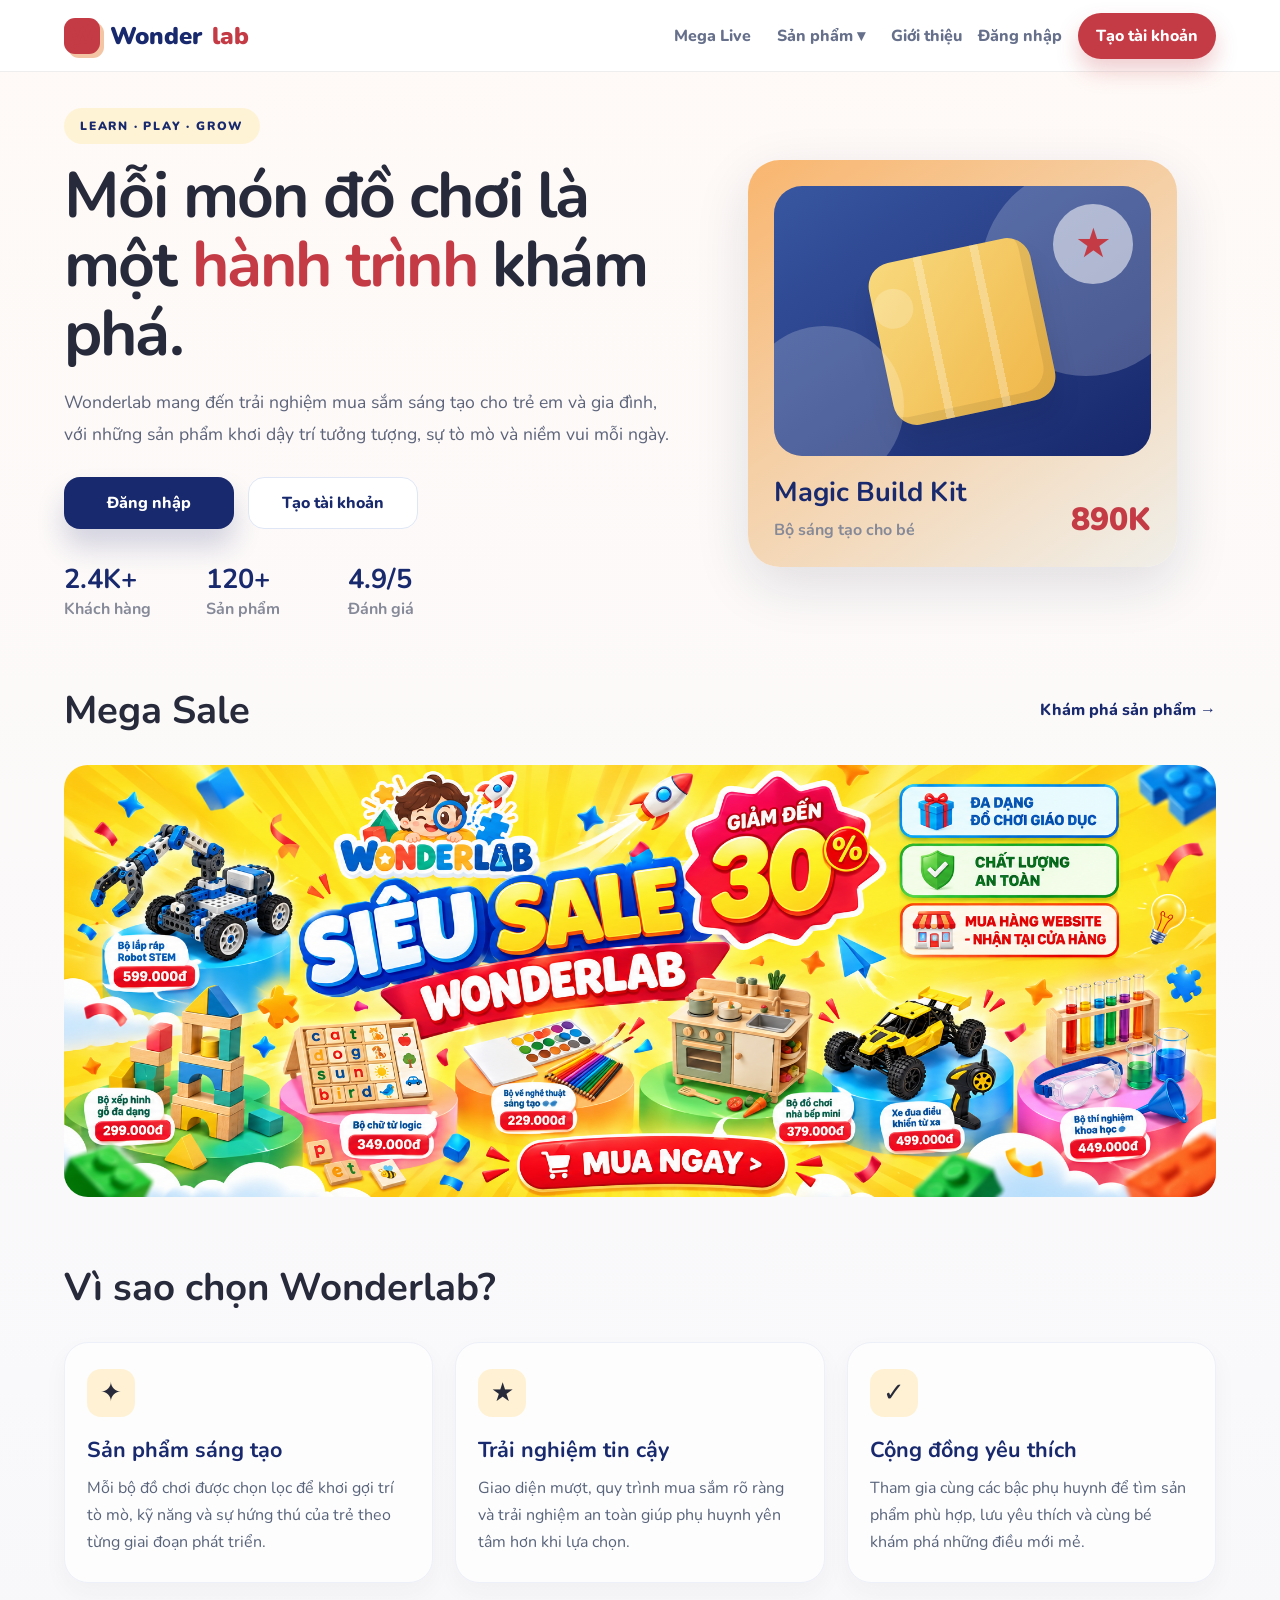
==== commit a96dc78e: "Trang done" ====
--- a/index.html
+++ b/index.html
@@ -87,11 +87,11 @@
       .hero {
         max-width: 1200px;
         margin: 0 auto;
-        padding: 56px 24px 24px;
+        padding: 36px 24px 32px;
         display: grid;
         grid-template-columns: 1.1fr 0.9fr;
         align-items: center;
-        gap: 36px;
+        gap: 24px;
       }
 
       .eyebrow {
@@ -309,7 +309,7 @@
       .section {
         max-width: 1200px;
         margin: 0 auto;
-        padding: 40px 24px 90px;
+        padding: 32px 24px;
       }
 
       .section-head {
@@ -381,16 +381,227 @@
           display: none;
         }
       }
+            /* Banner Mega Sale */
+      .sale-banner {
+        display: block;
+        overflow: hidden;
+        border-radius: 24px;
+      }
+
+      .sale-banner img {
+        display: block;
+        width: 100%;
+        height: auto;
+      }
+
+      /* Màu liên kết cạnh tiêu đề */
+      .section-head > a {
+        color: var(--navy);
+        font-weight: 800;
+      }
+
+      /* Tránh tiêu đề bị thanh menu che khi cuộn tới */
+      #mega-sale {
+        scroll-margin-top: 90px;
+      }
+      /* Mega Menu sản phẩm */
+      .product-menu {
+        align-self: stretch;
+        display: flex;
+        align-items: center;
+      }
+
+      .product-menu > a {
+        padding: 14px 10px;
+        border-radius: 10px;
+        transition: background 0.2s, color 0.2s;
+      }
+
+      .product-menu:hover > a,
+      .product-menu:focus-within > a {
+        color: var(--red);
+        background: #fff1ee;
+      }
+
+      /* Bảng danh mục */
+      .mega-menu {
+        display: none;
+        position: absolute;
+        top: 100%;
+        left: 50%;
+        transform: translateX(-50%);
+        width: min(1000px, 92vw);
+        z-index: 30;
+
+        grid-template-columns: 1.2fr 1fr 1fr;
+        gap: 18px;
+        padding: 22px;
+
+        background: #fff;
+        border: 1px solid #f1e6e2;
+        border-top: 3px solid var(--red);
+        border-radius: 0 0 22px 22px;
+        box-shadow: 0 18px 40px rgba(24, 41, 109, 0.14);
+      }
+
+
+      /* Nền riêng cho từng cột */
+      .mega-menu__column {
+        min-width: 0;
+        padding: 18px;
+        border-radius: 16px;
+        background: #f7f8fc;
+      }
+
+      .mega-menu__column:nth-child(2) {
+        background: #fff8e9;
+      }
+
+      .mega-menu__column:nth-child(3) {
+        background: #fff1ee;
+      }
+
+      /* Tiêu đề cột */
+      .mega-menu__column h3 {
+        margin: 0 0 12px;
+        padding-bottom: 12px;
+        border-bottom: 1px solid rgba(24, 41, 109, 0.1);
+        color: var(--navy);
+        font-size: 16px;
+        font-weight: 900;
+      }
+
+      /* Liên kết trong menu */
+      .nav .mega-menu__column a {
+        display: block;
+        padding: 10px 12px;
+        border-radius: 10px;
+        color: #505c7b;
+        font-size: 15px;
+        font-weight: 700;
+        line-height: 1.5;
+        transition: background 0.2s, color 0.2s;
+      }
+
+      .nav .mega-menu__column a:hover,
+      .nav .mega-menu__column a:focus-visible {
+        color: var(--red);
+        background: #fff;
+        box-shadow: 0 3px 10px rgba(24, 41, 109, 0.05);
+      }
+
+      /* Màn hình nhỏ */
+      @media (max-width: 700px) {
+        .mega-menu {
+          grid-template-columns: repeat(2, minmax(0, 1fr));
+          max-height: 65vh;
+          overflow-y: auto;
+          padding: 14px;
+          gap: 12px;
+        }
+
+        .mega-menu__column {
+          padding: 14px;
+        }
+      }
+
+      @media (max-width: 420px) {
+        .mega-menu {
+          grid-template-columns: 1fr;
+        }
+      }
+      /* Ẩn menu nhưng chờ 0,6 giây trước khi đóng */
+        .product-menu .mega-menu {
+          display: grid;
+          opacity: 0;
+          visibility: hidden;
+          pointer-events: none;
+
+          transition:
+            opacity 0.15s ease 0.6s,
+            visibility 0s linear 0.75s;
+        }
+
+        /* Hiện ngay khi rê vào chữ Sản phẩm hoặc bảng menu */
+        .product-menu:hover .mega-menu,
+        .product-menu:focus-within .mega-menu {
+          opacity: 1;
+          visibility: visible;
+          pointer-events: auto;
+          transition-delay: 0s;
+        }
+
+        /* Nối khoảng trống phía trên bảng menu */
+        .mega-menu::before {
+          content: "";
+          position: absolute;
+          top: -24px;
+          left: 0;
+          right: 0;
+          height: 24px;
+        }
     </style>
   </head>
   <body>
     <header class="topbar">
       <a class="brand" href="index.html"><span class="brand-mark">W</span> Wonder<span>lab</span></a>
-      <nav class="nav" aria-label="Main navigation">
-        <a href="#features">Khám phá</a>
-        <a href="login.html">Đăng nhập</a>
-        <a class="primary" href="register.html">Tạo tài khoản</a>
-      </nav>
+      <nav class="nav" aria-label="Điều hướng chính">
+          <a href="mega-live.html">Mega Live</a>
+
+          <div class="product-menu">
+            <a href="products.html">Sản phẩm ▾</a>
+
+            <div class="mega-menu">
+              <div class="mega-menu__column">
+                <h3>Theo danh mục</h3>
+
+                <a href="products.html?danh-muc=stem">
+                  🛠️ Lắp ráp &amp; STEM
+                </a>
+                <a href="products.html?danh-muc=logic">
+                  🧩 Xếp hình &amp; logic
+                </a>
+                <a href="products.html?danh-muc=sang-tao">
+                  🎨 Vẽ &amp; sáng tạo
+                </a>
+                <a href="products.html?danh-muc=boardgame">
+                  🎲 Board game
+                </a>
+                <a href="products.html?danh-muc=nhap-vai">
+                  🎭 Nhập vai
+                </a>
+              </div>
+
+              <div class="mega-menu__column">
+                <h3>Theo độ tuổi</h3>
+
+                <a href="products.html?tuoi=4-6">🧸 4–6 tuổi</a>
+                <a href="products.html?tuoi=6-8">🎈 6–8 tuổi</a>
+                <a href="products.html?tuoi=9-12">🚀 9–12 tuổi</a>
+                <h3 style="margin-top: 20px;">Theo giới tính</h3>
+                <a href="products.html?gioi-tinh=boy">
+                  👦 Bé trai
+                </a>
+                <a href="products.html?gioi-tinh=girl">
+                  👧 Bé gái
+                </a>
+                <a href="products.html?gioi-tinh=unisex">
+                  🧒 Phù hợp mọi bé
+                </a>
+              </div>
+
+              <div class="mega-menu__column">
+                <h3>Khám phá thêm</h3> 
+                <a href="products.html">🛍️ Tất cả sản phẩm →</a>
+                <a href="mega-live.html">⚡ Mega Live →</a>
+              </div>
+            </div>
+          </div>
+
+          <a href="about.html">Giới thiệu</a>
+          <a href="login.html">Đăng nhập</a>
+          <a class="primary" href="register.html">Tạo tài khoản</a>
+        </nav>
     </header>
 
     <main>
@@ -441,7 +652,20 @@
           </div>
         </div>
       </section>
-
+      <!-- Khu vực Mega Sale -->
+      <section id="mega-sale" class="section">
+        <div class="section-head">
+          <h2>Mega Sale</h2>
+          <a href="products.html">Khám phá sản phẩm →</a>
+        </div>
+
+        <a class="sale-banner" href="mega-live.html">
+          <img
+            src="assets/img/chuong-trinh-khuyen-mai/sieu-sale-wonderlab.png"
+            alt="Mega Live Wonderlab"
+          >
+        </a>
+      </section>
       <section id="features" class="section">
         <div class="section-head">
           <h2>Vì sao chọn Wonderlab?</h2>
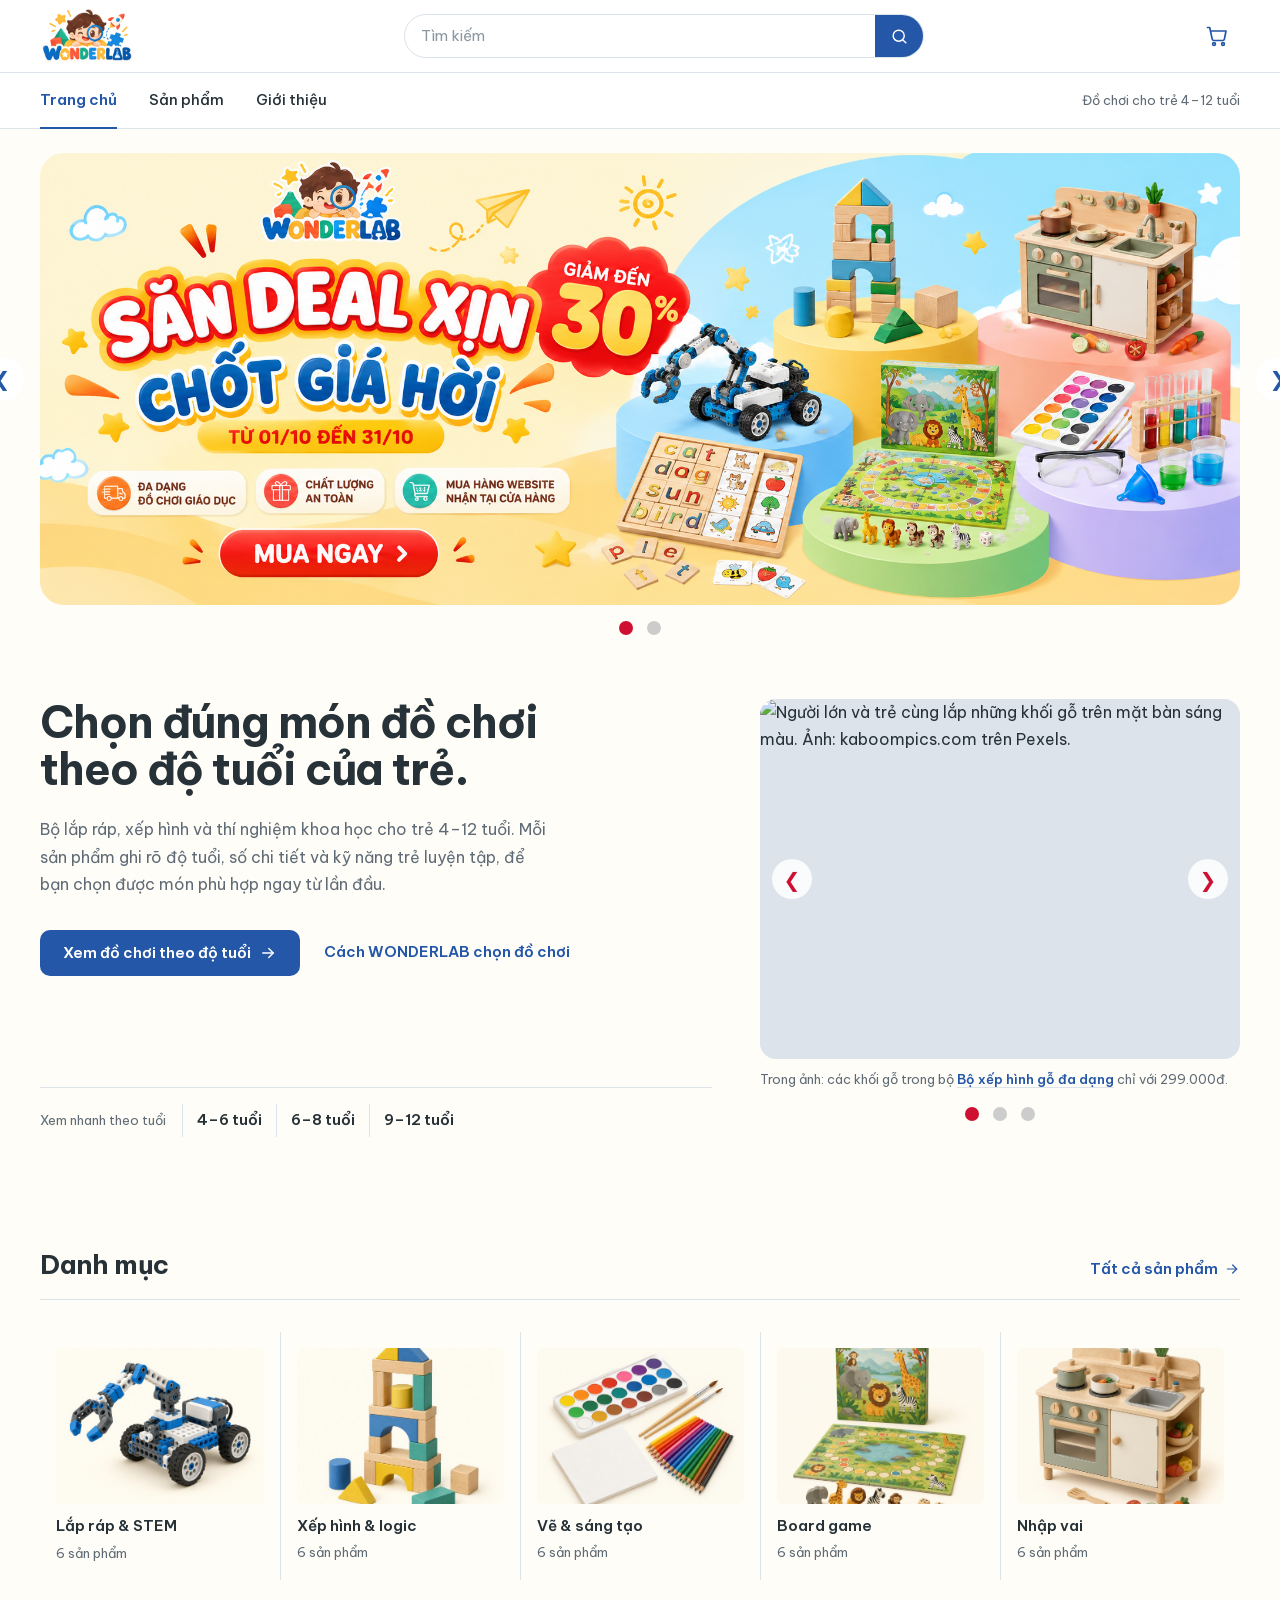
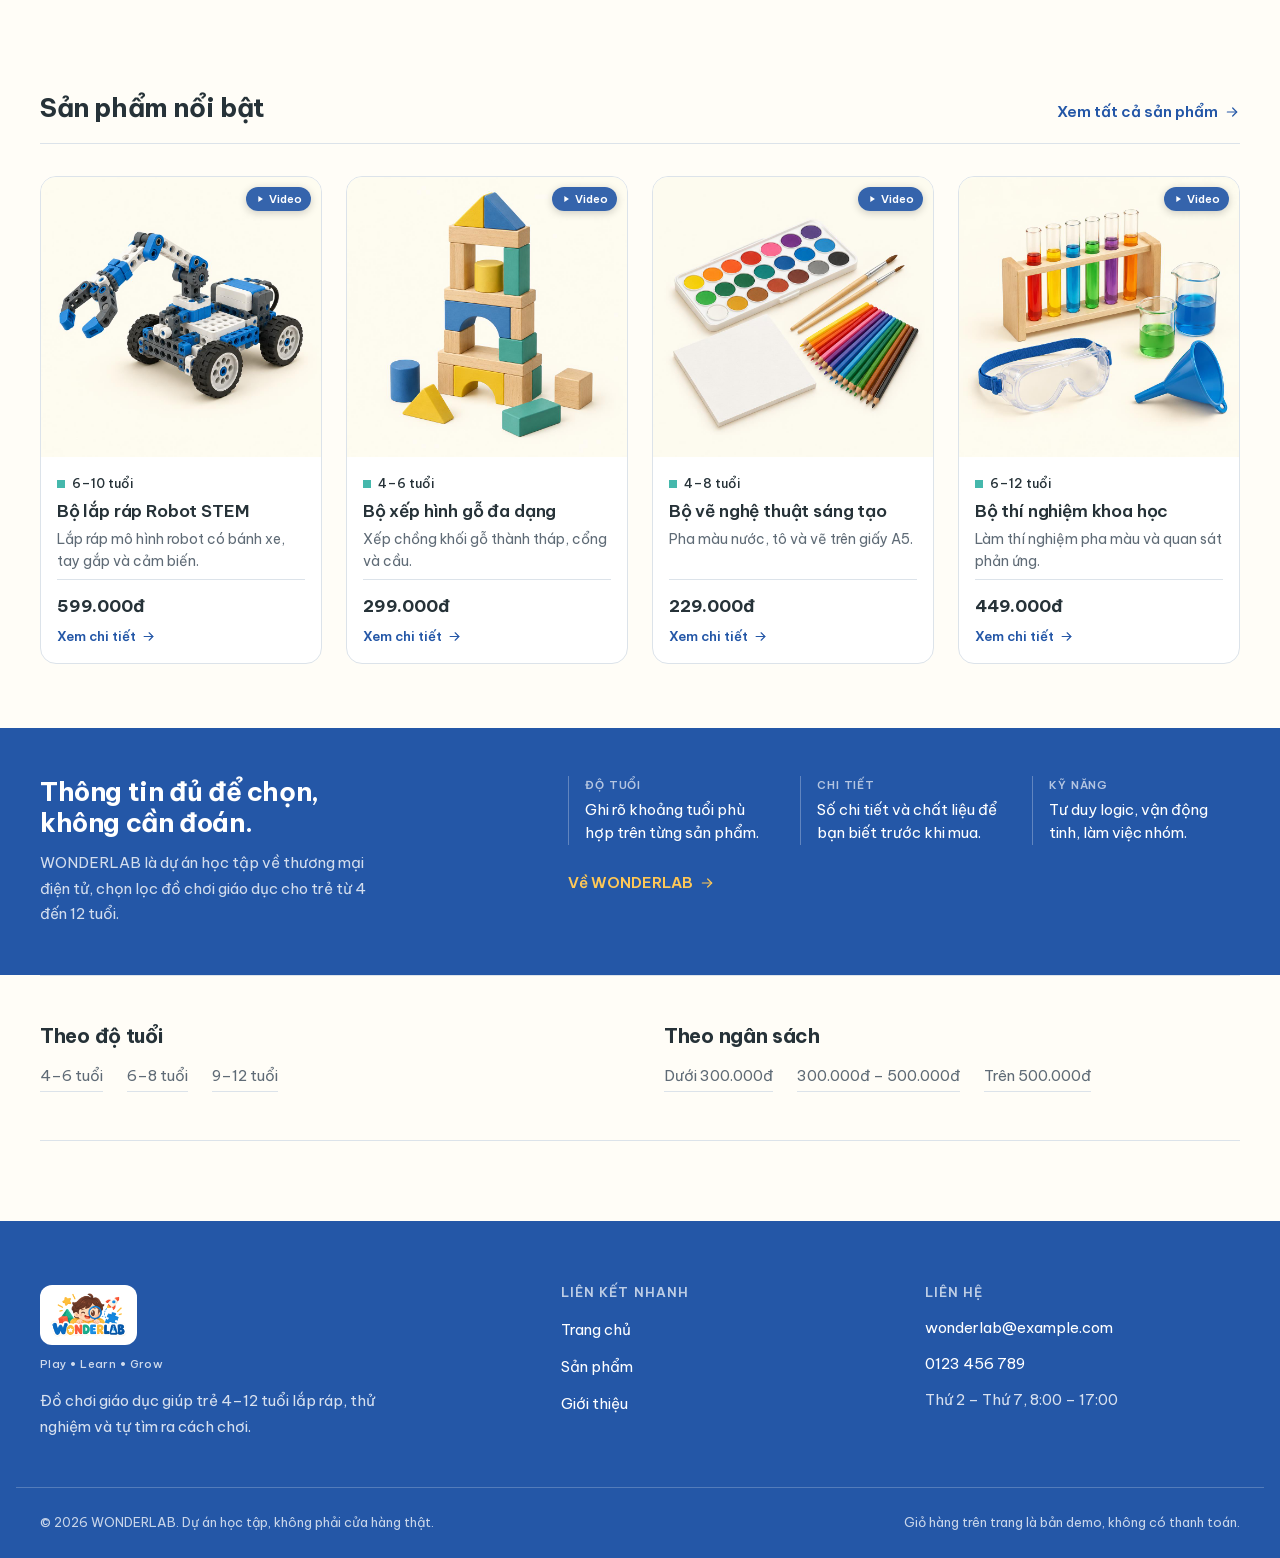
==== commit 474d5334: "Khôi phục main về trạng thái commit 0d96ab2 (tích hợp video 4 sản phẩm) Hoàn tác 5 commit sau 0d96ab" ====
--- a/index.html
+++ b/index.html
@@ -1,696 +1,838 @@
-<!doctype html>
-<html lang="vi">
-  <head>
-    <meta charset="UTF-8" />
-    <meta name="viewport" content="width=device-width, initial-scale=1.0" />
-    <title>Wonderlab | Trang chủ</title>
-    <link rel="preconnect" href="https://fonts.googleapis.com" />
-    <link rel="preconnect" href="https://fonts.gstatic.com" crossorigin />
-    <link href="https://fonts.googleapis.com/css2?family=Nunito:wght@400;600;700;800;900&display=swap" rel="stylesheet" />
-    <style>
-      :root {
-        --red: #c43b45;
-        --navy: #18296d;
-        --ink: #272a3a;
-        --muted: #858998;
-        --bg: #f8f8fb;
-        --card: #ffffff;
-        --shadow: 0 18px 55px rgba(16, 24, 60, 0.12);
-      }
-
-      * { box-sizing: border-box; }
-
-      body {
-        margin: 0;
-        font-family: 'Nunito', Arial, sans-serif;
-        background: linear-gradient(180deg, #fffaf7 0%, var(--bg) 100%);
-        color: var(--ink);
-      }
-
-      a { text-decoration: none; }
-
-      .topbar {
-        position: sticky;
-        top: 0;
-        z-index: 10;
-        height: 72px;
-        display: flex;
-        align-items: center;
-        justify-content: space-between;
-        padding: 0 5vw;
-        background: rgba(255,255,255,0.92);
-        border-bottom: 1px solid #eee;
-        backdrop-filter: blur(10px);
-      }
-
-      .brand {
-        display: inline-flex;
-        align-items: center;
-        gap: 10px;
-        font-size: 24px;
-        font-weight: 900;
-        color: var(--navy);
-      }
-
-      .brand-mark {
-        display: inline-grid;
-        place-items: center;
-        width: 36px;
-        height: 36px;
-        border-radius: 11px;
-        background: var(--red);
-        color: #fff;
-        box-shadow: 4px 4px #f4c5a4;
-      }
-
-      .brand span { color: var(--red); }
-
-      .nav {
-        display: flex;
-        align-items: center;
-        gap: 16px;
-        font-weight: 800;
-      }
-
-      .nav a {
-        color: #66708b;
-      }
-
-      .nav .primary {
-        padding: 12px 18px;
-        border-radius: 999px;
-        background: var(--red);
-        color: #fff;
-        box-shadow: 0 12px 22px rgba(196,59,69,0.25);
-      }
-
-      .hero {
-        max-width: 1200px;
-        margin: 0 auto;
-        padding: 36px 24px 32px;
-        display: grid;
-        grid-template-columns: 1.1fr 0.9fr;
-        align-items: center;
-        gap: 24px;
-      }
-
-      .eyebrow {
-        display: inline-block;
-        margin-bottom: 18px;
-        padding: 10px 16px;
-        border-radius: 999px;
-        font-size: 12px;
-        font-weight: 900;
-        letter-spacing: 1.8px;
-        color: var(--navy);
-        background: #fff3d6;
-      }
-
-      h1 {
-        margin: 0 0 18px;
-        font-size: clamp(42px, 5vw, 72px);
-        line-height: 1.08;
-        letter-spacing: -1.8px;
-      }
-
-      h1 em {
-        font-style: normal;
-        color: var(--red);
-      }
-
-      .lead {
-        max-width: 620px;
-        margin: 0 0 26px;
-        font-size: 1.1rem;
-        line-height: 1.8;
-        color: #5d647a;
-      }
-
-      .cta-row {
-        display: flex;
-        flex-wrap: wrap;
-        gap: 14px;
-        margin-bottom: 32px;
-      }
-
-      .btn {
-        display: inline-flex;
-        align-items: center;
-        justify-content: center;
-        min-width: 170px;
-        height: 52px;
-        border: none;
-        border-radius: 16px;
-        font-size: 1rem;
-        font-weight: 800;
-        cursor: pointer;
-        transition: transform 0.2s ease;
-      }
-
-      .btn:hover { transform: translateY(-1px); }
-
-      .btn-primary {
-        background: var(--navy);
-        color: white;
-        box-shadow: 0 18px 28px rgba(24, 41, 109, 0.18);
-      }
-
-      .btn-secondary {
-        background: white;
-        color: var(--navy);
-        border: 1px solid #dfe7f6;
-      }
-
-      .mini-stats {
-        display: flex;
-        flex-wrap: wrap;
-        gap: 22px;
-      }
-
-      .mini-stats div {
-        min-width: 120px;
-      }
-
-      .mini-stats strong {
-        display: block;
-        font-size: 1.7rem;
-        color: var(--navy);
-      }
-
-      .mini-stats span {
-        color: var(--muted);
-        font-weight: 700;
-      }
-
-      .hero-art {
-        position: relative;
-        padding: 28px;
-      }
-
-      .product-card {
-        position: relative;
-        width: min(520px, 95%);
-        margin: 0 auto;
-        padding: 26px;
-        border-radius: 32px;
-        background: linear-gradient(145deg, #f9b66f, #f0efea);
-        box-shadow: var(--shadow);
-      }
-
-      .product-shape {
-        position: relative;
-        height: 270px;
-        border-radius: 28px;
-        background: linear-gradient(145deg, #3856a1, #17276b);
-        overflow: hidden;
-      }
-
-      .product-shape::before,
-      .product-shape::after {
-        content: "";
-        position: absolute;
-        border-radius: 50%;
-        background: rgba(255,255,255,0.2);
-      }
-
-      .product-shape::before {
-        width: 210px;
-        height: 210px;
-        right: -40px;
-        top: -20px;
-      }
-
-      .product-shape::after {
-        width: 160px;
-        height: 160px;
-        left: -30px;
-        bottom: -30px;
-      }
-
-      .toy {
-        position: absolute;
-        inset: 0;
-      }
-
-      .toy .box {
-        position: absolute;
-        bottom: 42px;
-        left: 50%;
-        transform: translateX(-50%) rotate(-12deg);
-        width: 165px;
-        height: 165px;
-        border-radius: 24px;
-        background: linear-gradient(135deg, #f8d97d, #f0b648);
-        box-shadow: inset -10px -10px rgba(0,0,0,0.08), 0 20px 26px rgba(0,0,0,0.08);
-      }
-
-      .toy .box::before,
-      .toy .box::after {
-        content: "";
-        position: absolute;
-        inset: 0;
-      }
-
-      .toy .box::before {
-        border-radius: 24px;
-        background: linear-gradient(90deg, transparent 0 30%, rgba(255,255,255,0.28) 30% 35%, transparent 35% 65%, rgba(255,255,255,0.28) 65% 70%, transparent 70% 100%);
-      }
-
-      .toy .box::after {
-        width: 40px;
-        height: 40px;
-        border-radius: 50%;
-        background: rgba(255,255,255,0.2);
-        right: 20px;
-        top: 26px;
-      }
-
-      .badge {
-        position: absolute;
-        right: 18px;
-        top: 18px;
-        display: inline-flex;
-        align-items: center;
-        justify-content: center;
-        width: 80px;
-        height: 80px;
-        border-radius: 50%;
-        background: rgba(255,255,255,0.55);
-        font-size: 2.2rem;
-        color: var(--red);
-        font-weight: 900;
-      }
-
-      .card-bottom {
-        display: flex;
-        justify-content: space-between;
-        align-items: end;
-        margin-top: 18px;
-      }
-
-      .card-bottom h3 {
-        margin: 0;
-        font-size: 1.7rem;
-        color: var(--navy);
-      }
-
-      .card-bottom p {
-        margin: 8px 0 0;
-        color: var(--muted);
-        font-weight: 700;
-      }
-
-      .price {
-        font-size: 2rem;
-        font-weight: 900;
-        color: var(--red);
-      }
-
-      .section {
-        max-width: 1200px;
-        margin: 0 auto;
-        padding: 32px 24px;
-      }
-
-      .section-head {
-        display: flex;
-        justify-content: space-between;
-        align-items: center;
-        margin-bottom: 28px;
-      }
-
-      .section-head h2 {
-        margin: 0;
-        font-size: clamp(28px, 3vw, 42px);
-      }
-
-      .grid {
-        display: grid;
-        grid-template-columns: repeat(3, minmax(0, 1fr));
-        gap: 22px;
-      }
-
-      .feature {
-        padding: 26px 22px;
-        border-radius: 24px;
-        background: rgba(255,255,255,0.7);
-        border: 1px solid #edf0f8;
-        box-shadow: 0 10px 24px rgba(39,42,58,0.04);
-      }
-
-      .icon {
-        display: inline-grid;
-        place-items: center;
-        width: 48px;
-        height: 48px;
-        border-radius: 14px;
-        background: #fff2d4;
-        font-size: 1.6rem;
-      }
-
-      .feature h3 {
-        margin: 18px 0 10px;
-        color: var(--navy);
-        font-size: 1.35rem;
-      }
-
-      .feature p {
-        margin: 0;
-        line-height: 1.7;
-        color: #59647b;
-      }
-
-      @media (max-width: 900px) {
-        .hero {
-          grid-template-columns: 1fr;
-          padding-top: 32px;
-        }
-
-        .grid {
-          grid-template-columns: 1fr;
-        }
-      }
-
-      @media (max-width: 560px) {
-        .nav {
-          gap: 10px;
-          font-size: 0.85rem;
-        }
-
-        .nav a:nth-child(2) {
-          display: none;
-        }
-      }
-            /* Banner Mega Sale */
-      .sale-banner {
-        display: block;
-        overflow: hidden;
-        border-radius: 24px;
-      }
-
-      .sale-banner img {
-        display: block;
-        width: 100%;
-        height: auto;
-      }
-
-      /* Màu liên kết cạnh tiêu đề */
-      .section-head > a {
-        color: var(--navy);
-        font-weight: 800;
-      }
-
-      /* Tránh tiêu đề bị thanh menu che khi cuộn tới */
-      #mega-sale {
-        scroll-margin-top: 90px;
-      }
-      /* Mega Menu sản phẩm */
-      .product-menu {
-        align-self: stretch;
-        display: flex;
-        align-items: center;
-      }
-
-      .product-menu > a {
-        padding: 14px 10px;
-        border-radius: 10px;
-        transition: background 0.2s, color 0.2s;
-      }
-
-      .product-menu:hover > a,
-      .product-menu:focus-within > a {
-        color: var(--red);
-        background: #fff1ee;
-      }
-
-      /* Bảng danh mục */
-      .mega-menu {
-        display: none;
-        position: absolute;
-        top: 100%;
-        left: 50%;
-        transform: translateX(-50%);
-        width: min(1000px, 92vw);
-        z-index: 30;
-
-        grid-template-columns: 1.2fr 1fr 1fr;
-        gap: 18px;
-        padding: 22px;
-
-        background: #fff;
-        border: 1px solid #f1e6e2;
-        border-top: 3px solid var(--red);
-        border-radius: 0 0 22px 22px;
-        box-shadow: 0 18px 40px rgba(24, 41, 109, 0.14);
-      }
-
-
-      /* Nền riêng cho từng cột */
-      .mega-menu__column {
-        min-width: 0;
-        padding: 18px;
-        border-radius: 16px;
-        background: #f7f8fc;
-      }
-
-      .mega-menu__column:nth-child(2) {
-        background: #fff8e9;
-      }
-
-      .mega-menu__column:nth-child(3) {
-        background: #fff1ee;
-      }
-
-      /* Tiêu đề cột */
-      .mega-menu__column h3 {
-        margin: 0 0 12px;
-        padding-bottom: 12px;
-        border-bottom: 1px solid rgba(24, 41, 109, 0.1);
-        color: var(--navy);
-        font-size: 16px;
-        font-weight: 900;
-      }
-
-      /* Liên kết trong menu */
-      .nav .mega-menu__column a {
-        display: block;
-        padding: 10px 12px;
-        border-radius: 10px;
-        color: #505c7b;
-        font-size: 15px;
-        font-weight: 700;
-        line-height: 1.5;
-        transition: background 0.2s, color 0.2s;
-      }
-
-      .nav .mega-menu__column a:hover,
-      .nav .mega-menu__column a:focus-visible {
-        color: var(--red);
-        background: #fff;
-        box-shadow: 0 3px 10px rgba(24, 41, 109, 0.05);
-      }
-
-      /* Màn hình nhỏ */
-      @media (max-width: 700px) {
-        .mega-menu {
-          grid-template-columns: repeat(2, minmax(0, 1fr));
-          max-height: 65vh;
-          overflow-y: auto;
-          padding: 14px;
-          gap: 12px;
-        }
-
-        .mega-menu__column {
-          padding: 14px;
-        }
-      }
-
-      @media (max-width: 420px) {
-        .mega-menu {
-          grid-template-columns: 1fr;
-        }
-      }
-      /* Ẩn menu nhưng chờ 0,6 giây trước khi đóng */
-        .product-menu .mega-menu {
-          display: grid;
-          opacity: 0;
-          visibility: hidden;
-          pointer-events: none;
-
-          transition:
-            opacity 0.15s ease 0.6s,
-            visibility 0s linear 0.75s;
-        }
-
-        /* Hiện ngay khi rê vào chữ Sản phẩm hoặc bảng menu */
-        .product-menu:hover .mega-menu,
-        .product-menu:focus-within .mega-menu {
-          opacity: 1;
-          visibility: visible;
-          pointer-events: auto;
-          transition-delay: 0s;
-        }
-
-        /* Nối khoảng trống phía trên bảng menu */
-        .mega-menu::before {
-          content: "";
-          position: absolute;
-          top: -24px;
-          left: 0;
-          right: 0;
-          height: 24px;
-        }
-    </style>
-  </head>
-  <body>
-    <header class="topbar">
-      <a class="brand" href="index.html"><span class="brand-mark">W</span> Wonder<span>lab</span></a>
-      <nav class="nav" aria-label="Điều hướng chính">
-          <a href="mega-live.html">Mega Live</a>
-
-          <div class="product-menu">
-            <a href="products.html">Sản phẩm ▾</a>
-
-            <div class="mega-menu">
-              <div class="mega-menu__column">
-                <h3>Theo danh mục</h3>
-
-                <a href="products.html?danh-muc=stem">
-                  🛠️ Lắp ráp &amp; STEM
-                </a>
-                <a href="products.html?danh-muc=logic">
-                  🧩 Xếp hình &amp; logic
-                </a>
-                <a href="products.html?danh-muc=sang-tao">
-                  🎨 Vẽ &amp; sáng tạo
-                </a>
-                <a href="products.html?danh-muc=boardgame">
-                  🎲 Board game
-                </a>
-                <a href="products.html?danh-muc=nhap-vai">
-                  🎭 Nhập vai
-                </a>
-              </div>
-
-              <div class="mega-menu__column">
-                <h3>Theo độ tuổi</h3>
-
-                <a href="products.html?tuoi=4-6">🧸 4–6 tuổi</a>
-                <a href="products.html?tuoi=6-8">🎈 6–8 tuổi</a>
-                <a href="products.html?tuoi=9-12">🚀 9–12 tuổi</a>
-                <h3 style="margin-top: 20px;">Theo giới tính</h3>
-                <a href="products.html?gioi-tinh=boy">
-                  👦 Bé trai
-                </a>
-                <a href="products.html?gioi-tinh=girl">
-                  👧 Bé gái
-                </a>
-                <a href="products.html?gioi-tinh=unisex">
-                  🧒 Phù hợp mọi bé
-                </a>
-              </div>
-
-              <div class="mega-menu__column">
-                <h3>Khám phá thêm</h3> 
-                <a href="products.html">🛍️ Tất cả sản phẩm →</a>
-                <a href="mega-live.html">⚡ Mega Live →</a>
-              </div>
-            </div>
-          </div>
-
-          <a href="about.html">Giới thiệu</a>
-          <a href="login.html">Đăng nhập</a>
-          <a class="primary" href="register.html">Tạo tài khoản</a>
-        </nav>
-    </header>
-
-    <main>
-      <section class="hero">
-        <div>
-          <span class="eyebrow">LEARN · PLAY · GROW</span>
-          <h1>Mỗi món đồ chơi là một <em>hành trình</em> khám phá.</h1>
-          <p class="lead">
-            Wonderlab mang đến trải nghiệm mua sắm sáng tạo cho trẻ em và gia đình, với những sản phẩm khơi dậy trí tưởng tượng, sự tò mò và niềm vui mỗi ngày.
-          </p>
-
-          <div class="cta-row">
-            <a class="btn btn-primary" href="login.html">Đăng nhập</a>
-            <a class="btn btn-secondary" href="register.html">Tạo tài khoản</a>
-          </div>
-
-          <div class="mini-stats">
-            <div>
-              <strong>2.4K+</strong>
-              <span>Khách hàng</span>
-            </div>
-            <div>
-              <strong>120+</strong>
-              <span>Sản phẩm</span>
-            </div>
-            <div>
-              <strong>4.9/5</strong>
-              <span>Đánh giá</span>
-            </div>
-          </div>
-        </div>
-
-        <div class="hero-art" aria-label="Featured toy product">
-          <div class="product-card">
-            <div class="product-shape">
-              <div class="badge">★</div>
-              <div class="toy">
-                <div class="box"></div>
-              </div>
-            </div>
-            <div class="card-bottom">
-              <div>
-                <h3>Magic Build Kit</h3>
-                <p>Bộ sáng tạo cho bé</p>
-              </div>
-              <div class="price">890K</div>
-            </div>
-          </div>
-        </div>
-      </section>
-      <!-- Khu vực Mega Sale -->
-      <section id="mega-sale" class="section">
-        <div class="section-head">
-          <h2>Mega Sale</h2>
-          <a href="products.html">Khám phá sản phẩm →</a>
-        </div>
-
-        <a class="sale-banner" href="mega-live.html">
-          <img
-            src="assets/img/chuong-trinh-khuyen-mai/sieu-sale-wonderlab.png"
-            alt="Mega Live Wonderlab"
-          >
-        </a>
-      </section>
-      <section id="features" class="section">
-        <div class="section-head">
-          <h2>Vì sao chọn Wonderlab?</h2>
-        </div>
-
-        <div class="grid">
-          <article class="feature">
-            <div class="icon">✦</div>
-            <h3>Sản phẩm sáng tạo</h3>
-            <p>Mỗi bộ đồ chơi được chọn lọc để khơi gợi trí tò mò, kỹ năng và sự hứng thú của trẻ theo từng giai đoạn phát triển.</p>
-          </article>
-
-          <article class="feature">
-            <div class="icon">★</div>
-            <h3>Trải nghiệm tin cậy</h3>
-            <p>Giao diện mượt, quy trình mua sắm rõ ràng và trải nghiệm an toàn giúp phụ huynh yên tâm hơn khi lựa chọn.</p>
-          </article>
-
-          <article class="feature">
-            <div class="icon">✓</div>
-            <h3>Cộng đồng yêu thích</h3>
-            <p>Tham gia cùng các bậc phụ huynh để tìm sản phẩm phù hợp, lưu yêu thích và cùng bé khám phá những điều mới mẻ.</p>
-          </article>
-        </div>
-      </section>
-    </main>
-  </body>
-</html>
+<!doctype html>
+<html lang="vi">
+  <head>
+    <meta charset="UTF-8" />
+    <meta name="viewport" content="width=device-width, initial-scale=1" />
+    <title>WONDERLAB - Đồ chơi giáo dục cho trẻ 4–12 tuổi</title>
+    <meta
+      name="description"
+      content="WONDERLAB cung cấp đồ chơi giáo dục, bộ lắp ráp STEM, xếp hình và thí nghiệm khoa học cho trẻ 4–12 tuổi. Mỗi sản phẩm ghi rõ độ tuổi, số chi tiết và kỹ năng trẻ luyện tập."
+    />
+    <link rel="icon" href="assets/img/favicon.png" type="image/png" />
+    <link rel="stylesheet" href="css/style.css" />
+  </head>
+  <body>
+    <a class="skip-link" href="#main">Bỏ qua điều hướng</a>
+
+    <header class="site-head">
+      <div class="container site-head__top">
+        <a class="brand" href="index.html" aria-label="WONDERLAB — trang chủ">
+          <video
+            class="brand__logo"
+            autoplay
+            muted
+            loop
+            playsinline
+            poster="assets/img/logo-wonderlab.png"
+            aria-hidden="true"
+          >
+            <source src="assets/img/video-logo.mp4" type="video/mp4" />
+            <img src="assets/img/logo-wonderlab.png" alt="" />
+          </video>
+        </a>
+
+        <form
+          class="search"
+          role="search"
+          action="products.html"
+          method="get"
+          data-search-form
+        >
+          <label class="sr-only" for="q">Tìm sản phẩm</label>
+          <input
+            class="search__input"
+            id="q"
+            name="q"
+            type="search"
+            placeholder="Tìm kiếm"
+            autocomplete="off"
+          />
+          <button class="search__btn" type="submit" aria-label="Tìm sản phẩm">
+            <svg
+              class="icon"
+              viewBox="0 0 24 24"
+              fill="none"
+              stroke="currentColor"
+              stroke-width="1.8"
+              stroke-linecap="round"
+              stroke-linejoin="round"
+              aria-hidden="true"
+              focusable="false"
+            >
+              <circle cx="11" cy="11" r="7"></circle>
+              <path d="m20 20-3.4-3.4"></path>
+            </svg>
+          </button>
+        </form>
+
+        <button
+          class="cart-btn"
+          type="button"
+          data-cart-open
+          aria-label="Mở giỏ hàng"
+        >
+          <svg
+            class="icon"
+            viewBox="0 0 24 24"
+            fill="none"
+            stroke="currentColor"
+            stroke-width="1.7"
+            stroke-linecap="round"
+            stroke-linejoin="round"
+            aria-hidden="true"
+            focusable="false"
+          >
+            <circle cx="9" cy="20" r="1.4"></circle>
+            <circle cx="18" cy="20" r="1.4"></circle>
+            <path
+              d="M2.5 3.5h2.2l2.5 11.6a1.8 1.8 0 0 0 1.8 1.4h8.6a1.8 1.8 0 0 0 1.8-1.4L21 7H6"
+            ></path>
+          </svg>
+          <span class="cart-btn__count" data-cart-count hidden>0</span>
+        </button>
+      </div>
+
+      <div class="site-head__bar" data-nav-bar>
+        <div class="container site-head__nav-row">
+          <button
+            class="nav-toggle"
+            type="button"
+            data-nav-toggle
+            aria-expanded="false"
+            aria-controls="site-nav"
+          >
+            <svg
+              class="icon"
+              viewBox="0 0 24 24"
+              fill="none"
+              stroke="currentColor"
+              stroke-width="1.8"
+              stroke-linecap="round"
+              aria-hidden="true"
+              focusable="false"
+            >
+              <path d="M4 6h16M4 12h16M4 18h16"></path>
+            </svg>
+            <span>Menu</span>
+          </button>
+          <nav class="site-nav" id="site-nav" aria-label="Điều hướng chính">
+            <a class="site-nav__link" href="index.html" aria-current="page"
+              >Trang chủ</a
+            >
+            <a class="site-nav__link" href="products.html">Sản phẩm</a>
+            <a class="site-nav__link" href="about.html">Giới thiệu</a>
+          </nav>
+          <p class="site-head__note">Đồ chơi cho trẻ 4–12 tuổi</p>
+        </div>
+      </div>
+    </header>
+
+    <main id="main" class="page-main">
+      <section class="container promo" aria-label="Chương trình khuyến mãi">
+        <div class="promo__slider" data-promo-slider>
+          <div class="promo__viewport">
+            <div class="promo__track">
+              <a class="promo__slide" href="products.html">
+                <img
+                  src="assets/img/chuong-trinh-khuyen-mai/san-deal-xin-chot-gia-hoi.png"
+                  alt="Săn deal xịn, chốt giá hời — xem sản phẩm"
+                  fetchpriority="high"
+                />
+              </a>
+
+              <a class="promo__slide" href="products.html">
+                <img
+                  src="assets/img/chuong-trinh-khuyen-mai/sieu-sale-wonderlab.png"
+                  alt="Siêu sale Wonderlab — xem sản phẩm"
+                />
+              </a>
+            </div>
+          </div>
+
+          <button
+            class="promo__arrow promo__arrow--prev"
+            type="button"
+            data-promo-prev
+            aria-label="Khuyến mãi trước"
+          >
+            ❮
+          </button>
+
+          <button
+            class="promo__arrow promo__arrow--next"
+            type="button"
+            data-promo-next
+            aria-label="Khuyến mãi tiếp theo"
+          >
+            ❯
+          </button>
+        </div>
+
+        <div
+          class="promo__dots"
+          data-promo-dots
+          role="group"
+          aria-label="Chọn chương trình khuyến mãi"
+        ></div>
+      </section>
+      <section class="container p-home__hero" aria-labelledby="hero-title">
+        <div>
+          <h1 class="hero__title" id="hero-title">
+            Chọn đúng món đồ chơi theo độ tuổi của trẻ.
+          </h1>
+          <p class="hero__lead">
+            Bộ lắp ráp, xếp hình và thí nghiệm khoa học cho trẻ 4–12 tuổi. Mỗi
+            sản phẩm ghi rõ độ tuổi, số chi tiết và kỹ năng trẻ luyện tập, để
+            bạn chọn được món phù hợp ngay từ lần đầu.
+          </p>
+          <div class="hero__actions">
+            <a class="c-btn c-btn--primary" href="products.html">
+              Xem đồ chơi theo độ tuổi
+              <svg
+                class="icon"
+                viewBox="0 0 24 24"
+                fill="none"
+                stroke="currentColor"
+                stroke-width="1.8"
+                stroke-linecap="round"
+                stroke-linejoin="round"
+                aria-hidden="true"
+                focusable="false"
+              >
+                <path d="M5 12h14"></path>
+                <path d="m13 6 6 6-6 6"></path>
+              </svg>
+            </a>
+            <a class="c-link" href="about.html">Cách WONDERLAB chọn đồ chơi</a>
+          </div>
+          <ul class="hero__ages">
+            <li class="hero__ages-label" aria-hidden="true">
+              Xem nhanh theo tuổi
+            </li>
+            <li>
+              <a class="hero__age" href="products.html?tuoi=4-6">4–6 tuổi</a>
+            </li>
+            <li>
+              <a class="hero__age" href="products.html?tuoi=6-8">6–8 tuổi</a>
+            </li>
+            <li>
+              <a class="hero__age" href="products.html?tuoi=9-12">9–12 tuổi</a>
+            </li>
+          </ul>
+        </div>
+
+        <div class="hero-slider" data-hero-slider>
+          <div class="hero-slider__track">
+            <!-- Sản phẩm 1 -->
+            <figure class="hero__figure">
+              <img
+                class="hero__img"
+                src="https://images.pexels.com/photos/7296807/pexels-photo-7296807.jpeg?auto=compress&amp;cs=tinysrgb&amp;w=900&amp;h=1125&amp;fit=crop"
+                alt="Người lớn và trẻ cùng lắp những khối gỗ trên mặt bàn sáng màu. Ảnh: kaboompics.com trên Pexels."
+                width="900"
+                height="1125"
+                fetchpriority="high"
+              />
+              <figcaption class="hero__caption">
+                Trong ảnh: các khối gỗ trong bộ
+                <a href="product-detail.html?sp=wooden-blocks"
+                  >Bộ xếp hình gỗ đa dạng</a
+                >
+                chỉ với 299.000đ.
+              </figcaption>
+            </figure>
+            <!-- Sản phẩm 2 -->
+            <figure class="hero__figure">
+              <img
+                class="hero__img"
+                src="assets/img/products/product-robot-stem.jpg"
+                alt="Bộ lắp ráp Robot STEM"
+                width="900"
+                height="1125"
+              />
+              <figcaption class="hero__caption">
+                Khám phá
+                <a href="product-detail.html?sp=robot-stem">
+                  Bộ lắp ráp Robot STEM</a
+                >
+                chỉ với 599.000đ.
+              </figcaption>
+            </figure>
+            <!-- Sản phẩm 3 -->
+            <figure class="hero__figure">
+              <img
+                class="hero__img"
+                src="assets/img/products/product-board-game.jpg"
+                alt="Board Game Vương quốc động vật"
+                width="900"
+                height="1125"
+              />
+              <figcaption class="hero__caption">
+                Khám phá
+                <a href="product-detail.html?sp=board-game">
+                  Board Game Vương quốc động vật</a
+                >
+                chỉ với 459.000đ.
+              </figcaption>
+            </figure>
+          </div>
+          <div class="hero-slider__arrows">
+            <button
+              class="hero-slider__arrow"
+              type="button"
+              data-prev
+              aria-label="Sản phẩm trước"
+            >
+              ❮
+            </button>
+
+            <button
+              class="hero-slider__arrow"
+              type="button"
+              data-next
+              aria-label="Sản phẩm tiếp theo"
+            >
+              ❯
+            </button>
+          </div>
+
+          <div
+            class="hero-slider__dots"
+            data-slider-dots
+            role="group"
+            aria-label="Chọn sản phẩm giới thiệu"
+          ></div>
+        </div>
+      </section>
+
+      <section
+        class="container section section--tight"
+        aria-labelledby="cats-title"
+      >
+        <div class="sec-head">
+          <h2 class="sec-head__h" id="cats-title">Danh mục</h2>
+          <a class="c-link" href="products.html"
+            >Tất cả sản phẩm
+            <svg
+              class="icon"
+              viewBox="0 0 24 24"
+              fill="none"
+              stroke="currentColor"
+              stroke-width="1.8"
+              stroke-linecap="round"
+              stroke-linejoin="round"
+              aria-hidden="true"
+              focusable="false"
+            >
+              <path d="M5 12h14"></path>
+              <path d="m13 6 6 6-6 6"></path>
+            </svg>
+          </a>
+        </div>
+        <ul class="cat-list">
+          <li class="cat-list__item">
+            <a class="cat-list__link" href="products.html?danh-muc=stem">
+              <img
+                class="cat-list__img"
+                src="assets/img/products/product-robot-stem.jpg"
+                alt=""
+                width="240"
+                height="180"
+                loading="lazy"
+              />
+              <span class="cat-list__name">Lắp ráp &amp; STEM</span>
+              <span class="cat-list__n">6 sản phẩm</span>
+            </a>
+          </li>
+          <li class="cat-list__item">
+            <a class="cat-list__link" href="products.html?danh-muc=logic">
+              <img
+                class="cat-list__img"
+                src="assets/img/products/product-wooden-blocks.jpg"
+                alt=""
+                width="240"
+                height="180"
+                loading="lazy"
+              />
+              <span class="cat-list__name">Xếp hình &amp; logic</span>
+              <span class="cat-list__n">6 sản phẩm</span>
+            </a>
+          </li>
+          <li class="cat-list__item">
+            <a class="cat-list__link" href="products.html?danh-muc=sang-tao">
+              <img
+                class="cat-list__img"
+                src="assets/img/products/product-art-set.jpg"
+                alt=""
+                width="240"
+                height="180"
+                loading="lazy"
+              />
+              <span class="cat-list__name">Vẽ &amp; sáng tạo</span>
+              <span class="cat-list__n">6 sản phẩm</span>
+            </a>
+          </li>
+          <li class="cat-list__item">
+            <a class="cat-list__link" href="products.html?danh-muc=boardgame">
+              <img
+                class="cat-list__img"
+                src="assets/img/products/product-board-game.jpg"
+                alt=""
+                width="240"
+                height="180"
+                loading="lazy"
+              />
+              <span class="cat-list__name">Board game</span>
+              <span class="cat-list__n">6 sản phẩm</span>
+            </a>
+          </li>
+          <li class="cat-list__item">
+            <a class="cat-list__link" href="products.html?danh-muc=nhap-vai">
+              <img
+                class="cat-list__img"
+                src="assets/img/products/product-play-kitchen.jpg"
+                alt=""
+                width="240"
+                height="180"
+                loading="lazy"
+              />
+              <span class="cat-list__name">Nhập vai</span>
+              <span class="cat-list__n">6 sản phẩm</span>
+            </a>
+          </li>
+        </ul>
+      </section>
+
+      <section class="container section" aria-labelledby="featured-title">
+        <div class="sec-head">
+          <h2 class="sec-head__h" id="featured-title">Sản phẩm nổi bật</h2>
+          <a class="c-link" href="products.html"
+            >Xem tất cả sản phẩm
+            <svg
+              class="icon"
+              viewBox="0 0 24 24"
+              fill="none"
+              stroke="currentColor"
+              stroke-width="1.8"
+              stroke-linecap="round"
+              stroke-linejoin="round"
+              aria-hidden="true"
+              focusable="false"
+            >
+              <path d="M5 12h14"></path>
+              <path d="m13 6 6 6-6 6"></path>
+            </svg>
+          </a>
+        </div>
+
+        <ul class="grid-products">
+          <li>
+            <article class="p-card">
+              <a
+                class="p-card__media"
+                href="product-detail.html?sp=robot-stem"
+                tabindex="-1"
+                aria-hidden="true"
+              >
+                <span class="p-card__video-badge"><svg viewBox="0 0 24 24" width="10" height="10" fill="currentColor"><path d="M8 5v14l11-7z"/></svg> Video</span>
+                <img
+                  src="assets/img/products/product-robot-stem.jpg"
+                  alt=""
+                  width="480"
+                  height="480"
+                  loading="lazy"
+                />
+              </a>
+              <div class="p-card__body">
+                <p class="p-card__age">6–10 tuổi</p>
+                <h3 class="p-card__title">
+                  <a href="product-detail.html?sp=robot-stem"
+                    >Bộ lắp ráp Robot STEM</a
+                  >
+                </h3>
+                <p class="p-card__act">
+                  Lắp ráp mô hình robot có bánh xe, tay gắp và cảm biến.
+                </p>
+                <div class="p-card__foot">
+                  <span class="price">599.000đ</span>
+                  <a
+                    class="p-card__link"
+                    href="product-detail.html?sp=robot-stem"
+                    aria-label="Xem chi tiết Bộ lắp ráp Robot STEM"
+                  >
+                    Xem chi tiết
+                    <svg
+                      class="icon"
+                      viewBox="0 0 24 24"
+                      fill="none"
+                      stroke="currentColor"
+                      stroke-width="1.8"
+                      stroke-linecap="round"
+                      stroke-linejoin="round"
+                      aria-hidden="true"
+                      focusable="false"
+                    >
+                      <path d="M5 12h14"></path>
+                      <path d="m13 6 6 6-6 6"></path>
+                    </svg>
+                  </a>
+                </div>
+              </div>
+            </article>
+          </li>
+          <li>
+            <article class="p-card">
+              <a
+                class="p-card__media"
+                href="product-detail.html?sp=wooden-blocks"
+                tabindex="-1"
+                aria-hidden="true"
+              >
+                <span class="p-card__video-badge"><svg viewBox="0 0 24 24" width="10" height="10" fill="currentColor"><path d="M8 5v14l11-7z"/></svg> Video</span>
+                <img
+                  src="assets/img/products/product-wooden-blocks.jpg"
+                  alt=""
+                  width="480"
+                  height="480"
+                  loading="lazy"
+                />
+              </a>
+              <div class="p-card__body">
+                <p class="p-card__age">4–6 tuổi</p>
+                <h3 class="p-card__title">
+                  <a href="product-detail.html?sp=wooden-blocks"
+                    >Bộ xếp hình gỗ đa dạng</a
+                  >
+                </h3>
+                <p class="p-card__act">
+                  Xếp chồng khối gỗ thành tháp, cổng và cầu.
+                </p>
+                <div class="p-card__foot">
+                  <span class="price">299.000đ</span>
+                  <a
+                    class="p-card__link"
+                    href="product-detail.html?sp=wooden-blocks"
+                    aria-label="Xem chi tiết Bộ xếp hình gỗ đa dạng"
+                  >
+                    Xem chi tiết
+                    <svg
+                      class="icon"
+                      viewBox="0 0 24 24"
+                      fill="none"
+                      stroke="currentColor"
+                      stroke-width="1.8"
+                      stroke-linecap="round"
+                      stroke-linejoin="round"
+                      aria-hidden="true"
+                      focusable="false"
+                    >
+                      <path d="M5 12h14"></path>
+                      <path d="m13 6 6 6-6 6"></path>
+                    </svg>
+                  </a>
+                </div>
+              </div>
+            </article>
+          </li>
+          <li>
+            <article class="p-card">
+              <a
+                class="p-card__media"
+                href="product-detail.html?sp=art-set"
+                tabindex="-1"
+                aria-hidden="true"
+              >
+                <span class="p-card__video-badge"><svg viewBox="0 0 24 24" width="10" height="10" fill="currentColor"><path d="M8 5v14l11-7z"/></svg> Video</span>
+                <img
+                  src="assets/img/products/product-art-set.jpg"
+                  alt=""
+                  width="480"
+                  height="480"
+                  loading="lazy"
+                />
+              </a>
+              <div class="p-card__body">
+                <p class="p-card__age">4–8 tuổi</p>
+                <h3 class="p-card__title">
+                  <a href="product-detail.html?sp=art-set"
+                    >Bộ vẽ nghệ thuật sáng tạo</a
+                  >
+                </h3>
+                <p class="p-card__act">Pha màu nước, tô và vẽ trên giấy A5.</p>
+                <div class="p-card__foot">
+                  <span class="price">229.000đ</span>
+                  <a
+                    class="p-card__link"
+                    href="product-detail.html?sp=art-set"
+                    aria-label="Xem chi tiết Bộ vẽ nghệ thuật sáng tạo"
+                  >
+                    Xem chi tiết
+                    <svg
+                      class="icon"
+                      viewBox="0 0 24 24"
+                      fill="none"
+                      stroke="currentColor"
+                      stroke-width="1.8"
+                      stroke-linecap="round"
+                      stroke-linejoin="round"
+                      aria-hidden="true"
+                      focusable="false"
+                    >
+                      <path d="M5 12h14"></path>
+                      <path d="m13 6 6 6-6 6"></path>
+                    </svg>
+                  </a>
+                </div>
+              </div>
+            </article>
+          </li>
+          <li>
+            <article class="p-card">
+              <a
+                class="p-card__media"
+                href="product-detail.html?sp=science-kit"
+                tabindex="-1"
+                aria-hidden="true"
+              >
+                <span class="p-card__video-badge"><svg viewBox="0 0 24 24" width="10" height="10" fill="currentColor"><path d="M8 5v14l11-7z"/></svg> Video</span>
+                <img
+                  src="assets/img/products/product-science-kit.jpg"
+                  alt=""
+                  width="480"
+                  height="480"
+                  loading="lazy"
+                />
+              </a>
+              <div class="p-card__body">
+                <p class="p-card__age">6–12 tuổi</p>
+                <h3 class="p-card__title">
+                  <a href="product-detail.html?sp=science-kit"
+                    >Bộ thí nghiệm khoa học</a
+                  >
+                </h3>
+                <p class="p-card__act">
+                  Làm thí nghiệm pha màu và quan sát phản ứng.
+                </p>
+                <div class="p-card__foot">
+                  <span class="price">449.000đ</span>
+                  <a
+                    class="p-card__link"
+                    href="product-detail.html?sp=science-kit"
+                    aria-label="Xem chi tiết Bộ thí nghiệm khoa học"
+                  >
+                    Xem chi tiết
+                    <svg
+                      class="icon"
+                      viewBox="0 0 24 24"
+                      fill="none"
+                      stroke="currentColor"
+                      stroke-width="1.8"
+                      stroke-linecap="round"
+                      stroke-linejoin="round"
+                      aria-hidden="true"
+                      focusable="false"
+                    >
+                      <path d="M5 12h14"></path>
+                      <path d="m13 6 6 6-6 6"></path>
+                    </svg>
+                  </a>
+                </div>
+              </div>
+            </article>
+          </li>
+        </ul>
+      </section>
+
+      <section class="band" aria-labelledby="band-title">
+        <div class="container band__inner">
+          <div>
+            <h2 class="band__title" id="band-title">
+              Thông tin đủ để chọn, không cần đoán.
+            </h2>
+            <p class="band__note">
+              WONDERLAB là dự án học tập về thương mại điện tử, chọn lọc đồ chơi
+              giáo dục cho trẻ từ 4 đến 12 tuổi.
+            </p>
+          </div>
+          <div>
+            <dl class="band__facts">
+              <div class="band__fact">
+                <dt>Độ tuổi</dt>
+                <dd>Ghi rõ khoảng tuổi phù hợp trên từng sản phẩm.</dd>
+              </div>
+              <div class="band__fact">
+                <dt>Chi tiết</dt>
+                <dd>Số chi tiết và chất liệu để bạn biết trước khi mua.</dd>
+              </div>
+              <div class="band__fact">
+                <dt>Kỹ năng</dt>
+                <dd>Tư duy logic, vận động tinh, làm việc nhóm.</dd>
+              </div>
+            </dl>
+            <a class="c-link c-link--onblue" href="about.html"
+              >Về WONDERLAB
+              <svg
+                class="icon"
+                viewBox="0 0 24 24"
+                fill="none"
+                stroke="currentColor"
+                stroke-width="1.8"
+                stroke-linecap="round"
+                stroke-linejoin="round"
+                aria-hidden="true"
+                focusable="false"
+              >
+                <path d="M5 12h14"></path>
+                <path d="m13 6 6 6-6 6"></path>
+              </svg>
+            </a>
+          </div>
+        </div>
+      </section>
+
+      <section class="container" aria-labelledby="quickpick-title">
+        <h2 class="sr-only" id="quickpick-title">Chọn nhanh</h2>
+        <div class="quickpick">
+          <div>
+            <h3 class="quickpick__title">Theo độ tuổi</h3>
+            <div class="quickpick__links">
+              <a href="products.html?tuoi=4-6">4–6 tuổi</a>
+              <a href="products.html?tuoi=6-8">6–8 tuổi</a>
+              <a href="products.html?tuoi=9-12">9–12 tuổi</a>
+            </div>
+          </div>
+          <div>
+            <h3 class="quickpick__title">Theo ngân sách</h3>
+            <div class="quickpick__links">
+              <a href="products.html?gia=duoi-300">Dưới 300.000đ</a>
+              <a href="products.html?gia=300-500">300.000đ – 500.000đ</a>
+              <a href="products.html?gia=tren-500">Trên 500.000đ</a>
+            </div>
+          </div>
+        </div>
+      </section>
+    </main>
+
+    <footer class="site-foot">
+      <div class="container site-foot__grid">
+        <div class="site-foot__about">
+          <a
+            class="brand brand--light"
+            href="index.html"
+            aria-label="WONDERLAB — trang chủ"
+          >
+            <span class="brand__plate">
+              <img class="brand__logo" src="assets/img/logo-wonderlab.png" alt="WONDERLAB — Bé Khám Phá" width="560" height="321" />
+            </span>
+          </a>
+          <p class="brand__tagline">Play • Learn • Grow</p>
+          <p>
+            Đồ chơi giáo dục giúp trẻ 4–12 tuổi lắp ráp, thử nghiệm và tự tìm ra
+            cách chơi.
+          </p>
+        </div>
+
+        <nav aria-labelledby="foot-links">
+          <h2 class="site-foot__title" id="foot-links">Liên kết nhanh</h2>
+          <ul class="site-foot__list">
+            <li><a href="index.html">Trang chủ</a></li>
+            <li><a href="products.html">Sản phẩm</a></li>
+            <li><a href="about.html">Giới thiệu</a></li>
+          </ul>
+        </nav>
+
+        <div>
+          <h2 class="site-foot__title">Liên hệ</h2>
+          <div class="site-foot__contact">
+            <a href="mailto:wonderlab@example.com">wonderlab@example.com</a>
+            <a href="tel:+84123456789">0123 456 789</a>
+            <span>Thứ 2 – Thứ 7, 8:00 – 17:00</span>
+          </div>
+        </div>
+      </div>
+      <div class="container site-foot__rule"></div>
+      <div class="container site-foot__bottom">
+        <span>© 2026 WONDERLAB. Dự án học tập, không phải cửa hàng thật.</span>
+        <span>Giỏ hàng trên trang là bản demo, không có thanh toán.</span>
+      </div>
+    </footer>
+
+    <div
+      class="cart-drawer"
+      data-cart-drawer
+      hidden
+      role="dialog"
+      aria-modal="true"
+      aria-labelledby="cart-title"
+    >
+      <button
+        class="cart-drawer__scrim"
+        type="button"
+        data-cart-close
+        aria-label="Đóng giỏ hàng"
+      ></button>
+      <div class="cart-drawer__panel">
+        <div class="cart-drawer__head">
+          <h2 class="cart-drawer__title" id="cart-title">Giỏ hàng của bạn</h2>
+          <button
+            class="icon-btn"
+            type="button"
+            data-cart-close
+            aria-label="Đóng giỏ hàng"
+          >
+            <svg
+              class="icon"
+              viewBox="0 0 24 24"
+              fill="none"
+              stroke="currentColor"
+              stroke-width="1.8"
+              stroke-linecap="round"
+              aria-hidden="true"
+              focusable="false"
+            >
+              <path d="M18 6 6 18M6 6l12 12"></path>
+            </svg>
+          </button>
+        </div>
+        <div class="cart-drawer__items" data-cart-items></div>
+        <div class="cart-drawer__foot">
+          <div class="cart-drawer__total">
+            <span>Tạm tính</span><strong data-cart-total>0đ</strong>
+          </div>
+          <a class="c-btn c-btn--ghost c-btn--wide" href="products.html"
+            >Tiếp tục xem sản phẩm</a
+          >
+          <p class="cart-drawer__note">
+            Đây là giỏ hàng demo của một dự án học tập. Chưa có bước thanh toán
+            hoặc đặt hàng thật.
+          </p>
+        </div>
+      </div>
+    </div>
+
+    <div class="toast" data-toast hidden role="status" aria-live="polite">
+      <span data-toast-text>Đã thêm vào giỏ hàng demo.</span>
+      <button
+        class="toast__close"
+        type="button"
+        data-toast-close
+        aria-label="Đóng thông báo"
+      >
+        <svg
+          class="icon"
+          viewBox="0 0 24 24"
+          fill="none"
+          stroke="currentColor"
+          stroke-width="2"
+          stroke-linecap="round"
+          aria-hidden="true"
+          focusable="false"
+        >
+          <path d="M18 6 6 18M6 6l12 12"></path>
+        </svg>
+      </button>
+    </div>
+
+    <script src="js/main.js"></script>
+  </body>
+</html>
--- a/css/style.css
+++ b/css/style.css
@@ -0,0 +1,3922 @@
+@charset "UTF-8";
+/* ==========================================================================
+   WONDERLAB — shared stylesheet for index / products / product-detail / about
+   --------------------------------------------------------------------------
+   01 tokens            02 reset             03 base type
+   04 layout            05 buttons & links   06 forms
+   07 header            08 footer            09 brand band
+   10 product card      11 breadcrumb        12 section head
+   13 page: home        14 page: catalogue   15 page: detail
+   16 page: about       17 cart drawer       18 utilities
+   19 responsive        20 motion
+   ========================================================================== */
+
+/* 00 fonts — Be Vietnam Pro, self-hosted (latin, latin-ext, vietnamese) ---- */
+@font-face {
+  font-family: "Be Vietnam Pro";
+  font-style: normal;
+  font-weight: 400;
+  font-display: swap;
+  src: url("../assets/fonts/bvp-400-vietnamese.woff2") format("woff2");
+  unicode-range:
+    U+0102-0103, U+0110-0111, U+0128-0129, U+0168-0169, U+01A0-01A1,
+    U+01AF-01B0, U+0300-0301, U+0303-0304, U+0308-0309, U+0323, U+0329,
+    U+1EA0-1EF9, U+20AB;
+}
+@font-face {
+  font-family: "Be Vietnam Pro";
+  font-style: normal;
+  font-weight: 400;
+  font-display: swap;
+  src: url("../assets/fonts/bvp-400-latin.woff2") format("woff2");
+  unicode-range:
+    U+0000-00FF, U+0131, U+0152-0153, U+02BB-02BC, U+02C6, U+02DA, U+02DC,
+    U+0304, U+0308, U+0329, U+2000-206F, U+20AC, U+2122, U+2191, U+2193, U+2212,
+    U+2215, U+FEFF, U+FFFD;
+}
+@font-face {
+  font-family: "Be Vietnam Pro";
+  font-style: normal;
+  font-weight: 500;
+  font-display: swap;
+  src: url("../assets/fonts/bvp-500-vietnamese.woff2") format("woff2");
+  unicode-range:
+    U+0102-0103, U+0110-0111, U+0128-0129, U+0168-0169, U+01A0-01A1,
+    U+01AF-01B0, U+0300-0301, U+0303-0304, U+0308-0309, U+0323, U+0329,
+    U+1EA0-1EF9, U+20AB;
+}
+@font-face {
+  font-family: "Be Vietnam Pro";
+  font-style: normal;
+  font-weight: 500;
+  font-display: swap;
+  src: url("../assets/fonts/bvp-500-latin.woff2") format("woff2");
+  unicode-range:
+    U+0000-00FF, U+0131, U+0152-0153, U+02BB-02BC, U+02C6, U+02DA, U+02DC,
+    U+0304, U+0308, U+0329, U+2000-206F, U+20AC, U+2122, U+2191, U+2193, U+2212,
+    U+2215, U+FEFF, U+FFFD;
+}
+@font-face {
+  font-family: "Be Vietnam Pro";
+  font-style: normal;
+  font-weight: 600;
+  font-display: swap;
+  src: url("../assets/fonts/bvp-600-vietnamese.woff2") format("woff2");
+  unicode-range:
+    U+0102-0103, U+0110-0111, U+0128-0129, U+0168-0169, U+01A0-01A1,
+    U+01AF-01B0, U+0300-0301, U+0303-0304, U+0308-0309, U+0323, U+0329,
+    U+1EA0-1EF9, U+20AB;
+}
+@font-face {
+  font-family: "Be Vietnam Pro";
+  font-style: normal;
+  font-weight: 600;
+  font-display: swap;
+  src: url("../assets/fonts/bvp-600-latin.woff2") format("woff2");
+  unicode-range:
+    U+0000-00FF, U+0131, U+0152-0153, U+02BB-02BC, U+02C6, U+02DA, U+02DC,
+    U+0304, U+0308, U+0329, U+2000-206F, U+20AC, U+2122, U+2191, U+2193, U+2212,
+    U+2215, U+FEFF, U+FFFD;
+}
+@font-face {
+  font-family: "Be Vietnam Pro";
+  font-style: normal;
+  font-weight: 700;
+  font-display: swap;
+  src: url("../assets/fonts/bvp-700-vietnamese.woff2") format("woff2");
+  unicode-range:
+    U+0102-0103, U+0110-0111, U+0128-0129, U+0168-0169, U+01A0-01A1,
+    U+01AF-01B0, U+0300-0301, U+0303-0304, U+0308-0309, U+0323, U+0329,
+    U+1EA0-1EF9, U+20AB;
+}
+@font-face {
+  font-family: "Be Vietnam Pro";
+  font-style: normal;
+  font-weight: 700;
+  font-display: swap;
+  src: url("../assets/fonts/bvp-700-latin.woff2") format("woff2");
+  unicode-range:
+    U+0000-00FF, U+0131, U+0152-0153, U+02BB-02BC, U+02C6, U+02DA, U+02DC,
+    U+0304, U+0308, U+0329, U+2000-206F, U+20AC, U+2122, U+2191, U+2193, U+2212,
+    U+2215, U+FEFF, U+FFFD;
+}
+
+/* 01 tokens ---------------------------------------------------------------- */
+:root {
+  /* brand colour */
+  --c-brand: #2457a7;
+  --c-brand-strong: #1b4382;
+  --c-brand-soft: #eef5ff;
+  --c-accent: #ffc857;
+  --c-accent-strong: #f2b23e;
+  --c-teal: #45b8ac;
+
+  /* surfaces & ink */
+  --c-cream: #fffdf7;
+  --c-surface: #ffffff;
+  --c-ink: #263238;
+  --c-muted: #5f6b76;
+  --c-border: #dce3ea;
+  --c-border-strong: #c4cfda;
+
+  /* type */
+  --font:
+    "Be Vietnam Pro", system-ui, -apple-system, "Segoe UI", Roboto, Arial,
+    sans-serif;
+  --fs-hero: clamp(28px, 4.2vw, 44px);
+  --fs-page: clamp(25px, 3.4vw, 34px);
+  --fs-section: clamp(21px, 2.4vw, 26px);
+  --fs-sub: clamp(17px, 2vw, 20px);
+  --fs-card: 17px;
+  --fs-price: 20px;
+  --fs-body: 16px;
+  --fs-sm: 15px;
+  --fs-xs: 13px;
+  --fs-label: 11px;
+
+  /* space (8px scale) */
+  --s1: 8px;
+  --s2: 16px;
+  --s3: 24px;
+  --s4: 32px;
+  --s5: 48px;
+  --s6: 64px;
+  --s7: 80px;
+
+  /* layout */
+  --container: 1200px;
+  --gutter: 24px;
+  --header-h: 124px;
+
+  /* geometry */
+  --r-card: 16px;
+  --r-control: 10px;
+  --r-plate: 8px;
+
+  /* effects */
+  --shadow-drawer: 0 12px 40px rgba(38, 50, 56, 0.16);
+  --dur: 180ms;
+  --ease: cubic-bezier(0.2, 0.7, 0.2, 1);
+}
+
+/* 02 reset ----------------------------------------------------------------- */
+*,
+*::before,
+*::after {
+  box-sizing: border-box;
+}
+
+html {
+  -webkit-text-size-adjust: 100%;
+  scroll-behavior: smooth;
+}
+
+body,
+h1,
+h2,
+h3,
+h4,
+p,
+figure,
+blockquote,
+ul,
+ol,
+dl,
+dd {
+  margin: 0;
+}
+
+ul,
+ol {
+  padding: 0;
+  list-style: none;
+}
+
+img,
+svg {
+  display: block;
+  max-width: 100%;
+}
+
+button,
+input,
+select,
+textarea {
+  font: inherit;
+  color: inherit;
+}
+
+button {
+  background: none;
+  border: 0;
+  padding: 0;
+  cursor: pointer;
+}
+
+a {
+  color: inherit;
+  text-decoration: none;
+}
+
+/* 03 base type ------------------------------------------------------------- */
+body {
+  background: var(--c-cream);
+  color: var(--c-ink);
+  font-family: var(--font);
+  font-size: var(--fs-body);
+  line-height: 1.65;
+  font-weight: 400;
+  -webkit-font-smoothing: antialiased;
+}
+
+::selection {
+  background: var(--c-accent);
+  color: var(--c-ink);
+}
+
+:focus-visible {
+  outline: 2px solid var(--c-brand);
+  outline-offset: 3px;
+  border-radius: 4px;
+}
+
+.band :focus-visible,
+.site-foot :focus-visible {
+  outline-color: #ffffff;
+}
+
+.sr-only {
+  position: absolute;
+  width: 1px;
+  height: 1px;
+  padding: 0;
+  margin: -1px;
+  overflow: hidden;
+  clip: rect(0 0 0 0);
+  white-space: nowrap;
+  border: 0;
+}
+
+.skip-link {
+  position: absolute;
+  left: var(--s2);
+  top: -100px;
+  z-index: 100;
+  background: var(--c-brand);
+  color: #fff;
+  padding: 12px 20px;
+  border-radius: var(--r-control);
+  font-size: var(--fs-sm);
+  font-weight: 600;
+  transition: top var(--dur) var(--ease);
+}
+
+.skip-link:focus {
+  top: var(--s1);
+}
+
+h1,
+h2,
+h3,
+h4 {
+  font-weight: 700;
+  line-height: 1.2;
+  letter-spacing: -0.015em;
+  color: var(--c-ink);
+  text-wrap: balance;
+}
+
+.t-hero {
+  font-size: var(--fs-hero);
+  line-height: 1.06;
+  letter-spacing: -0.025em;
+  font-weight: 700;
+}
+
+.t-page {
+  font-size: var(--fs-page);
+  line-height: 1.15;
+  letter-spacing: -0.02em;
+}
+
+.t-section {
+  font-size: var(--fs-section);
+  line-height: 1.25;
+  letter-spacing: -0.01em;
+}
+
+.t-lead {
+  font-size: 17px;
+  line-height: 1.6;
+  color: var(--c-muted);
+  max-width: 56ch;
+}
+
+.t-body {
+  font-size: var(--fs-body);
+}
+
+.t-sm {
+  font-size: var(--fs-sm);
+  color: var(--c-muted);
+}
+
+.t-caption {
+  font-size: var(--fs-xs);
+  color: var(--c-muted);
+}
+
+.t-label {
+  font-size: var(--fs-label);
+  font-weight: 600;
+  letter-spacing: 0.08em;
+  text-transform: uppercase;
+  color: var(--c-muted);
+}
+
+.price {
+  font-size: var(--fs-price);
+  font-weight: 700;
+  font-variant-numeric: tabular-nums;
+  letter-spacing: -0.01em;
+  color: var(--c-ink);
+}
+
+/* 04 layout ---------------------------------------------------------------- */
+.container {
+  width: 100%;
+  max-width: calc(var(--container) + var(--gutter) * 2);
+  margin-inline: auto;
+  padding-inline: var(--gutter);
+}
+
+.page {
+  display: block;
+}
+
+main {
+  display: block;
+}
+
+.section {
+  padding-block: var(--s6);
+}
+
+.section--tight {
+  padding-block: var(--s5);
+}
+
+.rule {
+  border: 0;
+  border-top: 1px solid var(--c-border);
+  margin: 0;
+}
+
+/* 05 buttons & links ------------------------------------------------------- */
+.c-btn {
+  display: inline-flex;
+  align-items: center;
+  justify-content: center;
+  gap: var(--s1);
+  min-height: 46px;
+  padding: 0 22px;
+  border: 1px solid transparent;
+  border-radius: var(--r-control);
+  font-size: var(--fs-sm);
+  font-weight: 600;
+  line-height: 1.2;
+  text-align: center;
+  transition:
+    background-color var(--dur) var(--ease),
+    color var(--dur) var(--ease),
+    border-color var(--dur) var(--ease);
+}
+
+.c-btn .icon {
+  width: 18px;
+  height: 18px;
+  flex: none;
+}
+
+.c-btn--primary {
+  background: var(--c-brand);
+  color: #ffffff;
+}
+
+.c-btn--primary:hover {
+  background: var(--c-brand-strong);
+}
+
+.c-btn--accent {
+  background: var(--c-accent);
+  color: var(--c-ink);
+}
+
+.c-btn--accent:hover {
+  background: var(--c-accent-strong);
+}
+
+.c-btn--ghost {
+  background: transparent;
+  border-color: var(--c-brand);
+  color: var(--c-brand);
+}
+
+.c-btn--ghost:hover {
+  background: var(--c-brand-soft);
+}
+
+.c-btn--wide {
+  width: 100%;
+}
+
+.c-btn[disabled],
+.c-btn[aria-disabled="true"] {
+  opacity: 0.45;
+  pointer-events: none;
+}
+
+.c-link {
+  display: inline-flex;
+  align-items: center;
+  gap: 6px;
+  font-size: var(--fs-sm);
+  font-weight: 600;
+  color: var(--c-brand);
+  border-bottom: 1px solid transparent;
+  padding-bottom: 1px;
+  transition:
+    border-color var(--dur) var(--ease),
+    color var(--dur) var(--ease);
+}
+
+.c-link:hover {
+  border-bottom-color: var(--c-brand);
+}
+
+.c-link .icon {
+  width: 16px;
+  height: 16px;
+  transition: transform var(--dur) var(--ease);
+}
+
+.c-link:hover .icon {
+  transform: translateX(3px);
+}
+
+.c-link--muted {
+  color: var(--c-muted);
+  font-weight: 500;
+}
+
+.c-link--onblue {
+  color: var(--c-accent);
+}
+
+.c-link--onblue:hover {
+  border-bottom-color: var(--c-accent);
+}
+
+/* 06 forms ----------------------------------------------------------------- */
+.field {
+  display: flex;
+  flex-direction: column;
+  gap: 6px;
+}
+
+.field__label {
+  font-size: var(--fs-xs);
+  font-weight: 600;
+  color: var(--c-ink);
+}
+
+.input,
+.select {
+  min-height: 44px;
+  width: 100%;
+  background: var(--c-surface);
+  border: 1px solid var(--c-border);
+  border-radius: var(--r-control);
+  padding: 0 14px;
+  font-size: var(--fs-sm);
+  color: var(--c-ink);
+  transition: border-color var(--dur) var(--ease);
+}
+
+.input:hover,
+.select:hover {
+  border-color: var(--c-border-strong);
+}
+
+.input::placeholder {
+  color: #8b97a1;
+}
+
+.select {
+  appearance: none;
+  background-image: url("data:image/svg+xml,%3Csvg xmlns='http://www.w3.org/2000/svg' viewBox='0 0 24 24' fill='none' stroke='%235F6B76' stroke-width='2' stroke-linecap='round' stroke-linejoin='round'%3E%3Cpath d='m6 9 6 6 6-6'/%3E%3C/svg%3E");
+  background-repeat: no-repeat;
+  background-position: right 12px center;
+  background-size: 16px;
+  padding-right: 40px;
+}
+
+/* 07 header ---------------------------------------------------------------- */
+.site-head {
+  position: sticky;
+  top: 0;
+  z-index: 40;
+  background: var(--c-surface);
+  border-bottom: 1px solid var(--c-border);
+}
+
+.site-head__top {
+  display: grid;
+  grid-template-columns: auto minmax(0, 1fr) auto;
+  align-items: center;
+  gap: var(--s3);
+  min-height: 72px;
+}
+
+.brand {
+  display: inline-flex;
+  align-items: center;
+  gap: 10px;
+  color: var(--c-brand);
+}
+
+.brand__logo {
+  display: block;
+  width: auto;
+  height: 54px;
+  max-width: 100%;
+}
+
+/* the logo is multi-colour, so it sits on a light plate over the blue footer */
+.brand__plate {
+  display: inline-flex;
+  padding: 8px 10px;
+  background: #ffffff;
+  border-radius: 12px;
+}
+
+.brand__plate .brand__logo {
+  height: 44px;
+}
+
+.brand__tagline {
+  display: block;
+  margin-top: 6px;
+  font-size: 11px;
+  font-weight: 500;
+  letter-spacing: 0.02em;
+  line-height: 1.4;
+  color: var(--c-muted);
+}
+
+.site-foot .brand__tagline {
+  margin-top: 12px;
+  font-size: 11px;
+  letter-spacing: 0.04em;
+  color: rgba(255, 255, 255, 0.78);
+  max-width: none;
+  line-height: 1.4;
+}
+
+.brand--light {
+  color: #ffffff;
+}
+
+.search {
+  display: flex;
+  align-items: stretch;
+  width: 100%;
+  max-width: 520px;
+  justify-self: center;
+  height: 44px;
+  background: var(--c-surface);
+  border: 1px solid var(--c-border);
+  border-radius: 999px;
+  overflow: hidden;
+  transition: border-color var(--dur) var(--ease);
+}
+
+.search:focus-within {
+  border-color: var(--c-brand);
+  outline: 2px solid rgba(36, 87, 167, 0.18);
+  outline-offset: 0;
+}
+
+.search__input {
+  flex: 1;
+  min-width: 0;
+  border: 0;
+  background: transparent;
+  padding: 0 16px;
+  font-size: var(--fs-sm);
+  color: var(--c-ink);
+}
+
+.search__input::placeholder {
+  color: #8b97a1;
+}
+
+.search__input:focus {
+  outline: none;
+}
+
+.search__btn {
+  display: inline-flex;
+  align-items: center;
+  justify-content: center;
+  width: 48px;
+  flex: none;
+  background: var(--c-brand);
+  color: #ffffff;
+  transition: background-color var(--dur) var(--ease);
+}
+
+.search__btn:hover {
+  background: var(--c-brand-strong);
+}
+
+.search__btn .icon {
+  width: 19px;
+  height: 19px;
+}
+
+.cart-btn {
+  position: relative;
+  display: inline-flex;
+  align-items: center;
+  justify-content: center;
+  width: 46px;
+  height: 46px;
+  border-radius: var(--r-control);
+  color: var(--c-brand);
+  transition: background-color var(--dur) var(--ease);
+}
+
+.cart-btn:hover {
+  background: var(--c-brand-soft);
+}
+
+.cart-btn .icon {
+  width: 24px;
+  height: 24px;
+}
+
+.cart-btn__count {
+  position: absolute;
+  top: 4px;
+  right: 2px;
+  min-width: 18px;
+  height: 18px;
+  padding: 0 5px;
+  border-radius: 999px;
+  background: var(--c-accent);
+  color: var(--c-ink);
+  font-size: 11px;
+  font-weight: 700;
+  line-height: 18px;
+  text-align: center;
+  font-variant-numeric: tabular-nums;
+}
+
+.cart-btn__count[hidden] {
+  display: none;
+}
+
+.site-head__bar {
+  border-top: 1px solid var(--c-border);
+}
+
+.site-head__nav-row {
+  display: flex;
+  align-items: center;
+  justify-content: space-between;
+  gap: var(--s3);
+  min-height: 52px;
+}
+
+.site-nav {
+  display: flex;
+  align-items: center;
+  gap: var(--s4);
+}
+
+.site-nav__link {
+  position: relative;
+  display: inline-block;
+  padding: 15px 0;
+  font-size: var(--fs-sm);
+  font-weight: 500;
+  color: var(--c-ink);
+  transition: color var(--dur) var(--ease);
+}
+
+.site-nav__link:hover {
+  color: var(--c-brand);
+}
+
+.site-nav__link::after {
+  content: "";
+  position: absolute;
+  left: 0;
+  right: 0;
+  bottom: -1px;
+  height: 2px;
+  background: var(--c-brand);
+  transform: scaleX(0);
+  transform-origin: left;
+  transition: transform var(--dur) var(--ease);
+}
+
+.site-nav__link:hover::after {
+  transform: scaleX(1);
+}
+
+.site-nav__link[aria-current="page"] {
+  color: var(--c-brand);
+  font-weight: 600;
+}
+
+.site-nav__link[aria-current="page"]::after {
+  transform: scaleX(1);
+}
+
+.site-head__note {
+  font-size: var(--fs-xs);
+  color: var(--c-muted);
+}
+
+.nav-toggle {
+  display: none;
+  align-items: center;
+  gap: var(--s1);
+  min-height: 44px;
+  padding: 0 12px;
+  border: 1px solid var(--c-border);
+  border-radius: var(--r-control);
+  font-size: var(--fs-sm);
+  font-weight: 600;
+  color: var(--c-ink);
+}
+
+.nav-toggle .icon {
+  width: 18px;
+  height: 18px;
+}
+
+/* 08 footer ---------------------------------------------------------------- */
+.site-foot {
+  margin-top: var(--s7);
+  background: var(--c-brand);
+  color: #ffffff;
+  padding-top: var(--s6);
+}
+
+.site-foot__grid {
+  display: grid;
+  grid-template-columns: minmax(0, 1.5fr) minmax(0, 1fr) minmax(0, 1fr);
+  gap: var(--s5);
+  padding-bottom: var(--s5);
+}
+
+.site-foot__about p {
+  margin-top: var(--s2);
+  font-size: var(--fs-sm);
+  line-height: 1.7;
+  color: rgba(255, 255, 255, 0.82);
+  max-width: 34ch;
+}
+
+.site-foot__title {
+  font-size: var(--fs-xs);
+  font-weight: 600;
+  letter-spacing: 0.08em;
+  text-transform: uppercase;
+  color: rgba(255, 255, 255, 0.7);
+  margin-bottom: var(--s2);
+}
+
+.site-foot__list {
+  display: flex;
+  flex-direction: column;
+  gap: 10px;
+}
+
+.site-foot__list a,
+.site-foot__contact a {
+  font-size: var(--fs-sm);
+  color: #ffffff;
+  border-bottom: 1px solid transparent;
+  transition:
+    color var(--dur) var(--ease),
+    border-color var(--dur) var(--ease);
+}
+
+.site-foot__list a:hover,
+.site-foot__contact a:hover {
+  color: var(--c-accent);
+  border-bottom-color: var(--c-accent);
+}
+
+.site-foot__contact {
+  display: flex;
+  flex-direction: column;
+  gap: 10px;
+  font-size: var(--fs-sm);
+  color: rgba(255, 255, 255, 0.82);
+}
+
+.site-foot__contact strong {
+  display: block;
+  font-weight: 600;
+  color: #ffffff;
+}
+
+.site-foot__rule {
+  border-top: 1px solid rgba(255, 255, 255, 0.22);
+}
+
+.site-foot__bottom {
+  display: flex;
+  flex-wrap: wrap;
+  align-items: center;
+  justify-content: space-between;
+  gap: var(--s1);
+  padding-block: var(--s3);
+  font-size: var(--fs-xs);
+  color: rgba(255, 255, 255, 0.75);
+}
+
+/* 09 brand band ------------------------------------------------------------ */
+.band {
+  background: var(--c-brand);
+  color: #ffffff;
+}
+
+.band__inner {
+  display: grid;
+  grid-template-columns: minmax(0, 5fr) minmax(0, 7fr);
+  gap: var(--s5);
+  padding-block: var(--s5);
+  align-items: start;
+}
+
+.band__title {
+  font-size: var(--fs-section);
+  color: #ffffff;
+  max-width: 24ch;
+}
+
+.band__note {
+  margin-top: 12px;
+  max-width: 34ch;
+  font-size: var(--fs-sm);
+  line-height: 1.7;
+  color: rgba(255, 255, 255, 0.8);
+}
+
+.band__facts {
+  display: grid;
+  grid-template-columns: repeat(3, minmax(0, 1fr));
+  gap: var(--s3);
+  margin-bottom: var(--s3);
+}
+
+.band__fact {
+  padding-left: var(--s2);
+  border-left: 1px solid rgba(255, 255, 255, 0.28);
+}
+
+.band__fact dt {
+  font-size: var(--fs-label);
+  font-weight: 600;
+  letter-spacing: 0.08em;
+  text-transform: uppercase;
+  color: rgba(255, 255, 255, 0.66);
+  margin-bottom: 4px;
+}
+
+.band__fact dd {
+  font-size: var(--fs-sm);
+  line-height: 1.55;
+  color: #ffffff;
+}
+
+/* 10 product card ---------------------------------------------------------- */
+.p-card {
+  display: flex;
+  flex-direction: column;
+  height: 100%;
+  background: var(--c-surface);
+  border: 1px solid var(--c-border);
+  border-radius: var(--r-card);
+  overflow: hidden;
+  transition: border-color var(--dur) var(--ease);
+}
+
+.grid-products > li,
+.grid-catalogue > li {
+  display: flex;
+}
+
+.p-card:hover {
+  border-color: var(--c-border-strong);
+}
+
+.p-card__media {
+  display: block;
+  background: var(--c-cream);
+  aspect-ratio: 1 / 1;
+  overflow: hidden;
+}
+
+.p-card__media img {
+  width: 100%;
+  height: 100%;
+  object-fit: cover;
+  transition: transform 400ms var(--ease);
+}
+
+.p-card:hover .p-card__media img {
+  transform: scale(1.03);
+}
+
+.p-card__body {
+  display: flex;
+  flex-direction: column;
+  gap: 6px;
+  padding: var(--s2);
+  flex: 1;
+}
+
+.p-card__age {
+  display: inline-flex;
+  align-items: center;
+  gap: 7px;
+  font-size: var(--fs-xs);
+  font-weight: 500;
+  color: var(--c-ink);
+  font-variant-numeric: tabular-nums;
+}
+
+.p-card__age::before {
+  content: "";
+  width: 8px;
+  height: 8px;
+  flex: none;
+  background: var(--c-teal);
+}
+
+.p-card__title {
+  font-size: var(--fs-card);
+  font-weight: 600;
+  line-height: 1.35;
+  letter-spacing: -0.01em;
+}
+
+.p-card__title a {
+  display: -webkit-box;
+  -webkit-line-clamp: 2;
+  -webkit-box-orient: vertical;
+  overflow: hidden;
+}
+
+.p-card__title a:hover {
+  color: var(--c-brand);
+}
+
+.p-card__act {
+  font-size: 14px;
+  line-height: 1.55;
+  color: var(--c-muted);
+  display: -webkit-box;
+  -webkit-line-clamp: 2;
+  -webkit-box-orient: vertical;
+  overflow: hidden;
+}
+
+.p-card__foot {
+  display: flex;
+  flex-direction: column;
+  align-items: flex-start;
+  gap: 6px;
+  width: 100%;
+  margin-top: auto;
+  padding-top: 12px;
+  border-top: 1px solid var(--c-border);
+}
+
+.p-card__foot .price {
+  font-size: var(--fs-card);
+  font-weight: 700;
+}
+
+.p-card__link {
+  display: inline-flex;
+  align-items: center;
+  gap: 5px;
+  font-size: var(--fs-xs);
+  font-weight: 600;
+  color: var(--c-brand);
+}
+
+.p-card__link .icon {
+  width: 15px;
+  height: 15px;
+  transition: transform var(--dur) var(--ease);
+}
+
+.p-card__link:hover .icon,
+.p-card:hover .p-card__link .icon {
+  transform: translateX(3px);
+}
+
+/* 11 breadcrumb ------------------------------------------------------------ */
+.breadcrumb {
+  padding-block: var(--s3) 0;
+  font-size: var(--fs-xs);
+  color: var(--c-muted);
+}
+
+.breadcrumb ol {
+  display: flex;
+  flex-wrap: wrap;
+  align-items: center;
+  gap: 8px;
+}
+
+.breadcrumb li {
+  display: inline-flex;
+  align-items: center;
+  gap: 8px;
+}
+
+.breadcrumb li + li::before {
+  content: "/";
+  color: var(--c-border-strong);
+}
+
+.breadcrumb a:hover {
+  color: var(--c-brand);
+  text-decoration: underline;
+  text-underline-offset: 3px;
+}
+
+.breadcrumb [aria-current="page"] {
+  color: var(--c-ink);
+}
+
+/* 12 section head ---------------------------------------------------------- */
+.sec-head {
+  display: flex;
+  flex-wrap: wrap;
+  align-items: baseline;
+  justify-content: space-between;
+  gap: var(--s2);
+  padding-bottom: var(--s2);
+  border-bottom: 1px solid var(--c-border);
+  margin-bottom: var(--s4);
+}
+
+.sec-head__h {
+  font-size: var(--fs-section);
+  line-height: 1.25;
+}
+
+.sec-head__note {
+  font-size: var(--fs-xs);
+  color: var(--c-muted);
+  max-width: 44ch;
+}
+
+/* 13 page: home ------------------------------------------------------------ */
+.p-home__hero {
+  display: grid;
+  grid-template-columns: minmax(0, 7fr) minmax(0, 5fr);
+  gap: var(--s5);
+  align-items: stretch;
+  padding-block: var(--s5) var(--s6);
+}
+
+.p-home__hero > div:first-child {
+  display: flex;
+  flex-direction: column;
+  align-items: flex-start;
+  height: 100%;
+}
+
+.hero__title {
+  font-size: var(--fs-hero);
+  line-height: 1.06;
+  letter-spacing: -0.025em;
+  font-weight: 700;
+  max-width: 17ch;
+}
+
+.hero__lead {
+  margin-top: var(--s3);
+  font-size: var(--fs-body);
+  line-height: 1.7;
+  color: var(--c-muted);
+  max-width: 46ch;
+}
+
+.hero__actions {
+  margin-top: var(--s4);
+  display: flex;
+  flex-wrap: wrap;
+  align-items: center;
+  gap: var(--s3);
+}
+
+.hero__ages {
+  display: flex;
+  flex-wrap: wrap;
+  align-items: center;
+  gap: 0;
+  width: 100%;
+  margin-top: auto;
+  padding-top: var(--s2);
+  border-top: 1px solid var(--c-border);
+}
+
+.hero__ages-label {
+  font-size: var(--fs-xs);
+  color: var(--c-muted);
+  margin-right: var(--s2);
+}
+
+.hero__age {
+  display: inline-block;
+  padding: 4px 14px;
+  font-size: var(--fs-sm);
+  font-weight: 600;
+  color: var(--c-ink);
+  border-left: 1px solid var(--c-border);
+  transition:
+    color var(--dur) var(--ease),
+    background-color var(--dur) var(--ease);
+}
+
+.hero__age:hover {
+  color: var(--c-brand);
+  background: var(--c-brand-soft);
+}
+
+.hero__figure {
+  margin: 0;
+}
+
+.hero__img {
+  width: 100%;
+  height: auto;
+  aspect-ratio: 4 / 3;
+  object-fit: cover;
+  border-radius: var(--r-card);
+  background: var(--c-border);
+}
+
+.hero__caption {
+  margin-top: 10px;
+  font-size: var(--fs-xs);
+  color: var(--c-muted);
+}
+
+.hero__caption a {
+  color: var(--c-brand);
+  font-weight: 600;
+  border-bottom: 1px solid var(--c-border);
+}
+
+.hero__caption a:hover {
+  border-bottom-color: var(--c-brand);
+}
+
+.hero-slider {
+  position: relative;
+  min-width: 0;
+  overflow: hidden;
+}
+
+.hero-slider__track {
+  display: flex;
+  transition: transform 0.6s ease;
+}
+
+.hero-slider__track > .hero__figure {
+  flex: 0 0 100%;
+  min-width: 0;
+}
+
+/* Vùng mũi tên có cùng tỉ lệ với ảnh */
+.hero-slider__arrows {
+  position: absolute;
+  top: 0;
+  left: 0;
+  width: 100%;
+  aspect-ratio: 4 / 3;
+  display: flex;
+  align-items: center;
+  justify-content: space-between;
+  padding: 0 12px;
+  box-sizing: border-box;
+  pointer-events: none;
+}
+
+.hero-slider__arrow {
+  display: grid;
+  place-items: center;
+  width: 40px;
+  height: 40px;
+  padding: 0;
+  border: none;
+  border-radius: 50%;
+  background: rgba(255, 255, 255, 0.85);
+  color: #cf1033;
+  font-size: 20px;
+  cursor: pointer;
+  pointer-events: auto;
+}
+
+.hero-slider__arrow:hover {
+  background: #ffffff;
+}
+
+/* Các chấm bên dưới */
+.hero-slider__dots {
+  display: flex;
+  justify-content: center;
+  gap: 14px;
+  padding: 16px 0;
+}
+
+.hero-slider__dot {
+  width: 14px;
+  height: 14px;
+  padding: 0;
+  border: none;
+  border-radius: 50%;
+  background: #cccccc;
+  cursor: pointer;
+}
+
+.hero-slider__dot.is-active {
+  background: #cf1033;
+}
+
+@media (prefers-reduced-motion: reduce) {
+  .hero-slider__track {
+    transition: none;
+  }
+}
+
+.cat-list {
+  display: grid;
+  grid-template-columns: repeat(5, minmax(0, 1fr));
+  gap: 0;
+}
+
+.cat-list__item + .cat-list__item {
+  border-left: 1px solid var(--c-border);
+}
+
+.cat-list__link {
+  display: flex;
+  flex-direction: column;
+  gap: 6px;
+  height: 100%;
+  padding: var(--s2);
+  border-radius: var(--r-plate);
+  transition: background-color var(--dur) var(--ease);
+}
+
+.cat-list__link:hover {
+  background: var(--c-surface);
+}
+
+.cat-list__img {
+  width: 100%;
+  height: auto;
+  aspect-ratio: 4 / 3;
+  object-fit: cover;
+  border-radius: 6px;
+  background: var(--c-cream);
+  margin-bottom: 6px;
+}
+
+.cat-list__name {
+  font-size: var(--fs-sm);
+  font-weight: 600;
+  color: var(--c-ink);
+  line-height: 1.35;
+}
+
+.cat-list__n {
+  font-size: var(--fs-xs);
+  color: var(--c-muted);
+  font-variant-numeric: tabular-nums;
+}
+
+.grid-products {
+  display: grid;
+  grid-template-columns: repeat(4, minmax(0, 1fr));
+  gap: var(--s3);
+}
+
+.quickpick {
+  display: grid;
+  grid-template-columns: minmax(0, 1fr) minmax(0, 1fr);
+  gap: var(--s5);
+  padding-block: var(--s5);
+  border-top: 1px solid var(--c-border);
+  border-bottom: 1px solid var(--c-border);
+}
+
+.quickpick__title {
+  font-size: var(--fs-sub);
+  margin-bottom: var(--s2);
+}
+
+.quickpick__links {
+  display: flex;
+  flex-wrap: wrap;
+  gap: var(--s1) var(--s3);
+}
+
+.quickpick__links a {
+  font-size: var(--fs-sm);
+  color: var(--c-muted);
+  border-bottom: 1px solid var(--c-border);
+  padding-bottom: 2px;
+  transition:
+    color var(--dur) var(--ease),
+    border-color var(--dur) var(--ease);
+}
+
+.quickpick__links a:hover {
+  color: var(--c-brand);
+  border-bottom-color: var(--c-brand);
+}
+
+/* 14 page: catalogue ------------------------------------------------------- */
+.p-catalogue__head {
+  padding-block: var(--s4) var(--s5);
+}
+
+.p-catalogue__title {
+  font-size: var(--fs-page);
+}
+
+.p-catalogue__lead {
+  margin-top: var(--s1);
+  font-size: var(--fs-sm);
+  color: var(--c-muted);
+  font-variant-numeric: tabular-nums;
+}
+
+.catalogue {
+  display: grid;
+  grid-template-columns: 264px minmax(0, 1fr);
+  gap: var(--s4);
+  align-items: start;
+}
+
+.filters {
+  position: sticky;
+  top: calc(var(--header-h) + var(--s3));
+  display: flex;
+  flex-direction: column;
+  gap: var(--s3);
+}
+
+.filters__head {
+  display: flex;
+  align-items: baseline;
+  justify-content: space-between;
+  gap: var(--s1);
+  padding-bottom: 10px;
+  border-bottom: 1px solid var(--c-border);
+}
+
+.filters__title {
+  font-size: var(--fs-body);
+  font-weight: 600;
+}
+
+.filters__reset {
+  font-size: var(--fs-xs);
+  color: var(--c-muted);
+  border-bottom: 1px solid var(--c-border);
+}
+
+.filters__reset:hover {
+  color: var(--c-brand);
+  border-bottom-color: var(--c-brand);
+}
+
+.filters__reset[hidden] {
+  display: none;
+}
+
+.f-group {
+  border: 0;
+  padding: 0;
+  margin: 0;
+  display: flex;
+  flex-direction: column;
+  gap: 2px;
+}
+
+.f-group__legend {
+  padding: 0 0 10px;
+  font-size: var(--fs-sm);
+  font-weight: 600;
+  color: var(--c-ink);
+}
+
+.f-check {
+  display: grid;
+  grid-template-columns: 18px minmax(0, 1fr) auto;
+  align-items: center;
+  gap: 10px;
+  padding: 7px 0;
+  font-size: var(--fs-sm);
+  color: var(--c-ink);
+  cursor: pointer;
+  border-radius: 6px;
+}
+
+.f-check input {
+  appearance: none;
+  width: 18px;
+  height: 18px;
+  margin: 0;
+  border: 1px solid var(--c-border-strong);
+  border-radius: 3px;
+  background: var(--c-surface);
+  display: grid;
+  place-content: center;
+  cursor: pointer;
+  transition:
+    background-color var(--dur) var(--ease),
+    border-color var(--dur) var(--ease);
+}
+
+.f-check input::after {
+  content: "";
+  width: 10px;
+  height: 6px;
+  border-left: 2px solid #ffffff;
+  border-bottom: 2px solid #ffffff;
+  transform: rotate(-45deg) scale(0);
+  transition: transform var(--dur) var(--ease);
+  margin-top: -2px;
+}
+
+.f-check input:checked {
+  background: var(--c-brand);
+  border-color: var(--c-brand);
+}
+
+.f-check input:checked::after {
+  transform: rotate(-45deg) scale(1);
+}
+
+.f-check input:focus-visible {
+  outline: 2px solid var(--c-brand);
+  outline-offset: 2px;
+}
+
+.f-check:hover span:first-of-type {
+  color: var(--c-brand);
+}
+
+.f-check__n {
+  font-size: var(--fs-xs);
+  color: var(--c-muted);
+  font-variant-numeric: tabular-nums;
+}
+
+.f-check input:disabled + span {
+  color: var(--c-border-strong);
+}
+
+.toolbar {
+  display: flex;
+  flex-wrap: wrap;
+  align-items: center;
+  justify-content: space-between;
+  gap: var(--s2);
+  padding-bottom: var(--s2);
+  border-bottom: 1px solid var(--c-border);
+  margin-bottom: var(--s3);
+}
+
+.toolbar__count {
+  font-size: var(--fs-sm);
+  color: var(--c-muted);
+  font-variant-numeric: tabular-nums;
+}
+
+.toolbar__sort {
+  display: flex;
+  align-items: center;
+  gap: 10px;
+  font-size: var(--fs-xs);
+  color: var(--c-muted);
+}
+
+.toolbar__sort .select {
+  width: auto;
+  min-width: 190px;
+  min-height: 40px;
+}
+
+.active-filters {
+  display: flex;
+  flex-wrap: wrap;
+  align-items: center;
+  gap: var(--s1) var(--s2);
+  margin-bottom: var(--s3);
+}
+
+.active-filters[hidden] {
+  display: none;
+}
+
+.chip {
+  display: inline-flex;
+  align-items: center;
+  gap: 6px;
+  font-size: var(--fs-xs);
+  color: var(--c-ink);
+  border-bottom: 1px solid var(--c-border-strong);
+  padding-bottom: 2px;
+}
+
+.chip:hover {
+  color: var(--c-brand);
+  border-bottom-color: var(--c-brand);
+}
+
+.chip .icon {
+  width: 12px;
+  height: 12px;
+}
+
+.grid-catalogue {
+  display: grid;
+  grid-template-columns: repeat(4, minmax(0, 1fr));
+  gap: var(--s3);
+}
+
+.empty-state {
+  padding: var(--s6) var(--s3);
+  text-align: center;
+  border: 1px dashed var(--c-border-strong);
+  border-radius: var(--r-card);
+}
+
+.empty-state p {
+  color: var(--c-muted);
+  margin-bottom: var(--s2);
+}
+
+.filters-backdrop {
+  display: none;
+}
+
+/* 15 page: detail ---------------------------------------------------------- */
+.p-detail__main {
+  display: grid;
+  grid-template-columns: minmax(0, 7fr) minmax(0, 5fr);
+  gap: var(--s5);
+  padding-block: var(--s4) var(--s5);
+  align-items: start;
+}
+
+.gallery__main {
+  background: var(--c-cream);
+  border: 1px solid var(--c-border);
+  border-radius: var(--r-card);
+  overflow: hidden;
+  aspect-ratio: 4 / 3;
+}
+
+.gallery__main img {
+  width: 100%;
+  height: 100%;
+  object-fit: contain;
+}
+
+.gallery__thumbs {
+  display: grid;
+  grid-template-columns: repeat(4, minmax(0, 1fr));
+  gap: 12px;
+  margin-top: 12px;
+}
+
+.gallery__thumb {
+  border: 1px solid var(--c-border);
+  border-radius: var(--r-plate);
+  overflow: hidden;
+  background: var(--c-cream);
+  aspect-ratio: 1 / 1;
+  padding: 0;
+  transition: border-color var(--dur) var(--ease);
+}
+
+.gallery__thumb img {
+  width: 100%;
+  height: 100%;
+  object-fit: cover;
+}
+
+.gallery__thumb:hover {
+  border-color: var(--c-border-strong);
+}
+
+.gallery__thumb[aria-pressed="true"] {
+  border-color: var(--c-brand);
+  box-shadow: inset 0 0 0 1px var(--c-brand);
+}
+
+.buy {
+  display: flex;
+  flex-direction: column;
+  gap: var(--s2);
+}
+
+.buy__title {
+  font-size: clamp(24px, 2.8vw, 32px);
+  line-height: 1.15;
+}
+
+.buy__meta {
+  display: flex;
+  flex-wrap: wrap;
+  align-items: center;
+  gap: var(--s2);
+  font-size: var(--fs-xs);
+  color: var(--c-muted);
+}
+
+.buy__meta-age {
+  display: inline-flex;
+  align-items: center;
+  gap: 7px;
+  color: var(--c-ink);
+  font-weight: 500;
+}
+
+.buy__meta-age::before {
+  content: "";
+  width: 8px;
+  height: 8px;
+  background: var(--c-teal);
+}
+
+.buy__price {
+  font-size: clamp(26px, 3vw, 32px);
+  font-weight: 700;
+  font-variant-numeric: tabular-nums;
+  letter-spacing: -0.02em;
+  padding-block: var(--s1);
+  border-top: 1px solid var(--c-border);
+  border-bottom: 1px solid var(--c-border);
+}
+
+.buy__desc {
+  font-size: var(--fs-sm);
+  line-height: 1.7;
+  color: var(--c-muted);
+}
+
+.buy__form {
+  display: flex;
+  flex-direction: column;
+  gap: var(--s2);
+  margin-top: var(--s1);
+}
+
+.qty {
+  display: inline-flex;
+  align-items: center;
+  height: 44px;
+  border: 1px solid var(--c-border);
+  border-radius: var(--r-control);
+  overflow: hidden;
+  width: fit-content;
+  background: var(--c-surface);
+}
+
+.qty__btn {
+  width: 42px;
+  height: 100%;
+  display: grid;
+  place-content: center;
+  color: var(--c-ink);
+  transition: background-color var(--dur) var(--ease);
+}
+
+.qty__btn:hover {
+  background: var(--c-brand-soft);
+}
+
+.qty__btn .icon {
+  width: 16px;
+  height: 16px;
+}
+
+.qty__input {
+  width: 46px;
+  height: 100%;
+  border: 0;
+  border-inline: 1px solid var(--c-border);
+  text-align: center;
+  font-size: var(--fs-sm);
+  font-weight: 600;
+  font-variant-numeric: tabular-nums;
+  background: transparent;
+}
+
+.qty__input:focus {
+  outline: none;
+  background: var(--c-brand-soft);
+}
+
+.buy__actions {
+  display: grid;
+  grid-template-columns: minmax(0, 1.35fr) minmax(0, 1fr);
+  gap: 12px;
+}
+
+.buy__actions .c-btn {
+  width: 100%;
+}
+
+.buy__note {
+  font-size: var(--fs-xs);
+  color: var(--c-muted);
+  margin-top: var(--s1);
+}
+
+.attr-strip {
+  display: grid;
+  grid-template-columns: repeat(4, minmax(0, 1fr));
+  gap: var(--s3);
+  padding-block: var(--s3);
+  border-top: 1px solid var(--c-border);
+  border-bottom: 1px solid var(--c-border);
+}
+
+.attr {
+  padding-left: var(--s2);
+  border-left: 1px solid var(--c-border);
+}
+
+.attr:first-child {
+  padding-left: 0;
+  border-left: 0;
+}
+
+.attr__key {
+  font-size: var(--fs-label);
+  font-weight: 600;
+  letter-spacing: 0.08em;
+  text-transform: uppercase;
+  color: var(--c-muted);
+  margin-bottom: 4px;
+}
+
+.attr__val {
+  font-size: var(--fs-sm);
+  font-weight: 600;
+  color: var(--c-ink);
+}
+
+.detail-body {
+  display: grid;
+  grid-template-columns: minmax(0, 8fr) minmax(0, 4fr);
+  gap: var(--s5);
+  padding-block: var(--s5);
+  align-items: start;
+}
+
+.tabs__list {
+  display: flex;
+  flex-wrap: wrap;
+  gap: var(--s4);
+  border-bottom: 1px solid var(--c-border);
+}
+
+.tabs__tab {
+  position: relative;
+  padding: 14px 0;
+  font-size: var(--fs-sm);
+  font-weight: 600;
+  color: var(--c-muted);
+  transition: color var(--dur) var(--ease);
+}
+
+.tabs__tab:hover {
+  color: var(--c-brand);
+}
+
+.tabs__tab[aria-selected="true"] {
+  color: var(--c-brand);
+}
+
+.tabs__tab::after {
+  content: "";
+  position: absolute;
+  left: 0;
+  right: 0;
+  bottom: -1px;
+  height: 2px;
+  background: var(--c-brand);
+  transform: scaleX(0);
+  transform-origin: left;
+  transition: transform var(--dur) var(--ease);
+}
+
+.tabs__tab[aria-selected="true"]::after {
+  transform: scaleX(1);
+}
+
+.tabs__panel {
+  padding-top: var(--s3);
+  font-size: var(--fs-sm);
+  line-height: 1.75;
+  color: var(--c-muted);
+  max-width: 68ch;
+}
+
+.tabs__panel[hidden] {
+  display: none;
+}
+
+.tabs__panel p + p {
+  margin-top: var(--s2);
+}
+
+.tabs__panel h2 {
+  margin: var(--s4) 0 var(--s1);
+  font-size: var(--fs-sub);
+  font-weight: 600;
+  line-height: 1.35;
+  color: var(--c-ink);
+}
+
+.tabs__panel h2:first-child {
+  margin-top: 0;
+}
+
+.tabs__panel p + .spec-list,
+.tabs__panel .spec-list + p {
+  margin-top: var(--s2);
+}
+
+.spec-table {
+  width: 100%;
+  border-collapse: collapse;
+  font-size: var(--fs-sm);
+}
+
+.spec-table th,
+.spec-table td {
+  text-align: left;
+  padding: 12px 0;
+  border-bottom: 1px solid var(--c-border);
+  vertical-align: top;
+}
+
+.spec-table th {
+  width: 40%;
+  font-weight: 500;
+  color: var(--c-muted);
+}
+
+.spec-table td {
+  font-weight: 600;
+  color: var(--c-ink);
+}
+
+.spec-list {
+  display: flex;
+  flex-direction: column;
+  gap: 10px;
+}
+
+.spec-list li {
+  position: relative;
+  padding-left: 20px;
+}
+
+.spec-list li::before {
+  content: "";
+  position: absolute;
+  left: 0;
+  top: 10px;
+  width: 7px;
+  height: 7px;
+  background: var(--c-teal);
+}
+
+.related {
+  border-top: 1px solid var(--c-border);
+  padding-top: var(--s3);
+}
+
+.related__title {
+  font-size: var(--fs-body);
+  font-weight: 600;
+  margin-bottom: var(--s2);
+}
+
+.related__list {
+  display: flex;
+  flex-direction: column;
+}
+
+.related__item {
+  display: grid;
+  grid-template-columns: 72px minmax(0, 1fr);
+  gap: 12px;
+  align-items: center;
+  padding-block: 12px;
+  border-bottom: 1px solid var(--c-border);
+}
+
+.related__item:first-child {
+  border-top: 1px solid var(--c-border);
+}
+
+.related__img {
+  width: 72px;
+  height: 72px;
+  object-fit: cover;
+  border-radius: 6px;
+  background: var(--c-cream);
+}
+
+.related__item > span > span {
+  display: block;
+}
+
+.related__name {
+  font-size: var(--fs-sm);
+  font-weight: 600;
+  line-height: 1.4;
+}
+
+.related__price {
+  font-size: var(--fs-xs);
+  font-weight: 600;
+  color: var(--c-ink);
+  font-variant-numeric: tabular-nums;
+  margin-top: 2px;
+}
+
+.related__meta {
+  font-size: var(--fs-xs);
+  color: var(--c-muted);
+  margin-top: 2px;
+}
+
+.related__item:hover .related__name {
+  color: var(--c-brand);
+}
+
+
+/* Reviews & Ratings -------------------------------------------------------- */
+.rating-badge {
+  display: inline-flex;
+  align-items: center;
+  gap: var(--s1);
+  font-size: var(--fs-xs);
+  margin-top: -4px;
+}
+
+.stars {
+  display: inline-flex;
+  gap: 2px;
+  color: var(--c-accent-strong);
+  font-size: 15px;
+  line-height: 1;
+}
+
+.stars .icon {
+  width: 15px;
+  height: 15px;
+  fill: currentColor;
+}
+
+.rating-badge__score {
+  font-weight: 700;
+  color: var(--c-ink);
+  font-size: var(--fs-sm);
+}
+
+.rating-badge__count {
+  color: var(--c-muted);
+  text-decoration: underline;
+  text-underline-offset: 3px;
+  transition: color var(--dur) var(--ease);
+}
+
+.rating-badge__count:hover {
+  color: var(--c-brand);
+}
+
+/* Reviews Panel */
+.reviews-container {
+  display: flex;
+  flex-direction: column;
+  gap: var(--s4);
+}
+
+.review-summary-card {
+  display: grid;
+  grid-template-columns: minmax(0, 1.2fr) minmax(0, 2fr) minmax(0, 1.2fr);
+  gap: var(--s3);
+  padding: var(--s3);
+  background: var(--c-cream);
+  border: 1px solid var(--c-border);
+  border-radius: var(--r-card);
+  align-items: center;
+}
+
+@media (max-width: 768px) {
+  .review-summary-card {
+    grid-template-columns: 1fr;
+    gap: var(--s3);
+    text-align: center;
+  }
+}
+
+.review-score-box {
+  display: flex;
+  flex-direction: column;
+  align-items: center;
+  gap: 4px;
+}
+
+.review-score-num {
+  font-size: clamp(36px, 5vw, 44px);
+  font-weight: 800;
+  line-height: 1;
+  color: var(--c-ink);
+  letter-spacing: -0.02em;
+}
+
+.review-score-stars {
+  display: flex;
+  gap: 4px;
+  color: #f59e0b;
+  font-size: 20px;
+}
+
+.review-score-note {
+  font-size: var(--fs-xs);
+  color: var(--c-muted);
+  margin-top: 4px;
+  text-align: center;
+}
+
+.review-distribution {
+  display: flex;
+  flex-direction: column;
+  gap: 6px;
+  padding-inline: var(--s2);
+  border-inline: 1px solid var(--c-border);
+}
+
+@media (max-width: 768px) {
+  .review-distribution {
+    border-inline: none;
+    border-block: 1px solid var(--c-border);
+    padding-inline: 0;
+    padding-block: var(--s2);
+  }
+}
+
+.review-dist-row {
+  display: flex;
+  align-items: center;
+  gap: var(--s1);
+  font-size: var(--fs-xs);
+}
+
+.review-dist-label {
+  width: 42px;
+  color: var(--c-muted);
+  font-weight: 500;
+  display: flex;
+  align-items: center;
+  gap: 2px;
+}
+
+.review-dist-track {
+  flex: 1;
+  height: 8px;
+  background: #e5e7eb;
+  border-radius: 4px;
+  overflow: hidden;
+}
+
+.review-dist-fill {
+  height: 100%;
+  background: var(--c-accent);
+  border-radius: 4px;
+  transition: width 0.4s var(--ease);
+}
+
+.review-dist-pct {
+  width: 32px;
+  text-align: right;
+  font-variant-numeric: tabular-nums;
+  color: var(--c-muted);
+}
+
+.review-action-box {
+  display: flex;
+  flex-direction: column;
+  align-items: center;
+  justify-content: center;
+  gap: var(--s1);
+  text-align: center;
+}
+
+.review-action-title {
+  font-size: var(--fs-sm);
+  font-weight: 600;
+  color: var(--c-ink);
+}
+
+.review-action-sub {
+  font-size: var(--fs-xs);
+  color: var(--c-muted);
+  margin-bottom: var(--s1);
+}
+
+/* Review Form */
+.review-form-card {
+  background: var(--c-surface);
+  border: 1px solid var(--c-brand);
+  border-radius: var(--r-card);
+  padding: var(--s3);
+  box-shadow: 0 4px 20px rgba(36, 87, 167, 0.08);
+  margin-block: var(--s2);
+}
+
+.review-form-card__head {
+  display: flex;
+  justify-content: space-between;
+  align-items: center;
+  margin-bottom: var(--s2);
+}
+
+.review-form-card__title {
+  font-size: var(--fs-sub);
+  font-weight: 700;
+  color: var(--c-brand-strong);
+}
+
+.rating-select {
+  display: flex;
+  align-items: center;
+  gap: var(--s2);
+  margin-bottom: var(--s2);
+}
+
+.star-picker {
+  display: inline-flex;
+  gap: 4px;
+  cursor: pointer;
+}
+
+.star-picker__star {
+  background: transparent;
+  border: none;
+  padding: 2px;
+  font-size: 24px;
+  color: #d1d5db;
+  cursor: pointer;
+  transition: color 0.15s ease, transform 0.15s ease;
+}
+
+.star-picker__star:hover,
+.star-picker__star.is-active {
+  color: #f59e0b;
+  transform: scale(1.15);
+}
+
+.star-picker__label {
+  font-size: var(--fs-xs);
+  font-weight: 600;
+  color: var(--c-brand);
+}
+
+.review-form-grid {
+  display: grid;
+  grid-template-columns: 1fr 1fr;
+  gap: var(--s2);
+}
+
+@media (max-width: 600px) {
+  .review-form-grid {
+    grid-template-columns: 1fr;
+  }
+}
+
+.review-form-field {
+  display: flex;
+  flex-direction: column;
+  gap: 6px;
+  margin-bottom: var(--s2);
+}
+
+.review-form-field label {
+  font-size: var(--fs-xs);
+  font-weight: 600;
+  color: var(--c-ink);
+}
+
+.review-form-field input,
+.review-form-field textarea {
+  width: 100%;
+  padding: 10px 14px;
+  font-size: var(--fs-sm);
+  font-family: var(--font);
+  border: 1px solid var(--c-border);
+  border-radius: var(--r-control);
+  background: var(--c-cream);
+  color: var(--c-ink);
+  transition: border-color var(--dur) var(--ease), background var(--dur) var(--ease);
+}
+
+.review-form-field input:focus,
+.review-form-field textarea:focus {
+  outline: none;
+  border-color: var(--c-brand);
+  background: var(--c-surface);
+}
+
+.review-form-submit {
+  display: flex;
+  justify-content: flex-end;
+  gap: var(--s2);
+}
+
+/* Reviews List */
+.review-list-head {
+  display: flex;
+  justify-content: space-between;
+  align-items: center;
+  padding-bottom: var(--s2);
+  border-bottom: 1px solid var(--c-border);
+}
+
+.review-list-title {
+  font-size: var(--fs-sub);
+  font-weight: 700;
+  color: var(--c-ink);
+}
+
+.review-list {
+  display: flex;
+  flex-direction: column;
+  gap: var(--s3);
+  margin-top: var(--s2);
+}
+
+.review-card {
+  padding: var(--s3);
+  background: var(--c-surface);
+  border: 1px solid var(--c-border);
+  border-radius: var(--r-card);
+  transition: border-color var(--dur) var(--ease), box-shadow var(--dur) var(--ease);
+}
+
+.review-card:hover {
+  border-color: var(--c-border-strong);
+  box-shadow: 0 4px 16px rgba(38, 50, 56, 0.04);
+}
+
+.review-card__header {
+  display: flex;
+  justify-content: space-between;
+  align-items: flex-start;
+  margin-bottom: var(--s1);
+  gap: var(--s2);
+}
+
+.review-author {
+  display: flex;
+  align-items: center;
+  gap: 10px;
+}
+
+.review-avatar {
+  width: 36px;
+  height: 36px;
+  border-radius: 50%;
+  background: var(--c-brand-soft);
+  color: var(--c-brand);
+  font-weight: 700;
+  font-size: 15px;
+  display: grid;
+  place-content: center;
+  text-transform: uppercase;
+}
+
+.review-author__info {
+  display: flex;
+  flex-direction: column;
+  gap: 2px;
+}
+
+.review-author__name {
+  font-size: var(--fs-sm);
+  font-weight: 600;
+  color: var(--c-ink);
+}
+
+.review-verified-badge {
+  display: inline-flex;
+  align-items: center;
+  gap: 3px;
+  font-size: var(--fs-label);
+  color: #10b981;
+  font-weight: 600;
+}
+
+.review-date {
+  font-size: var(--fs-xs);
+  color: var(--c-muted);
+  white-space: nowrap;
+}
+
+.review-card__rating {
+  display: flex;
+  align-items: center;
+  gap: 6px;
+  margin-bottom: var(--s1);
+}
+
+.review-stars-mini {
+  color: #f59e0b;
+  font-size: 14px;
+}
+
+.review-card__title {
+  font-size: var(--fs-sm);
+  font-weight: 700;
+  color: var(--c-ink);
+  margin-bottom: 6px;
+}
+
+.review-card__content {
+  font-size: var(--fs-sm);
+  line-height: 1.6;
+  color: #4b5563;
+}
+
+/* 16 page: about ----------------------------------------------------------- */
+.p-about__masthead {
+  display: grid;
+  grid-template-columns: minmax(0, 5fr) minmax(0, 7fr);
+  gap: var(--s5);
+  align-items: start;
+  padding-block: var(--s5) var(--s6);
+}
+
+.about__lockup {
+  margin-bottom: var(--s4);
+}
+
+.about__logo {
+  display: block;
+  width: auto;
+  height: 92px;
+  max-width: 100%;
+}
+
+.about__lockup .brand__tagline {
+  margin-top: 10px;
+}
+
+.about__title {
+  font-size: var(--fs-page);
+  max-width: 18ch;
+}
+
+.about__lead {
+  margin-top: var(--s3);
+  font-size: var(--fs-body);
+  line-height: 1.75;
+  color: var(--c-muted);
+  max-width: 46ch;
+}
+
+.about__figures {
+  display: grid;
+  gap: var(--s2);
+}
+
+.about__figure {
+  margin: 0;
+}
+
+.about__img {
+  width: 100%;
+  height: auto;
+  border-radius: var(--r-card);
+  object-fit: cover;
+  background: var(--c-border);
+}
+
+.about__img--wide {
+  aspect-ratio: 3 / 2;
+}
+
+.about__caption {
+  margin-top: 8px;
+  font-size: var(--fs-xs);
+  color: var(--c-muted);
+}
+
+.values {
+  display: flex;
+  flex-direction: column;
+  max-width: 760px;
+}
+
+.value {
+  display: grid;
+  grid-template-columns: minmax(0, 4fr) minmax(0, 8fr);
+  gap: var(--s4);
+  padding-block: var(--s4);
+  border-top: 1px solid var(--c-border);
+}
+
+.value:last-child {
+  border-bottom: 1px solid var(--c-border);
+}
+
+.value__h {
+  font-size: var(--fs-sub);
+  line-height: 1.35;
+}
+
+.value__p {
+  font-size: var(--fs-sm);
+  line-height: 1.75;
+  color: var(--c-muted);
+}
+
+.example-band {
+  background: var(--c-brand-soft);
+  padding-block: var(--s5);
+  margin-block: var(--s6) 0;
+}
+
+.example-band__grid {
+  display: grid;
+  grid-template-columns: minmax(0, 5fr) minmax(0, 7fr);
+  gap: var(--s5);
+  align-items: start;
+}
+
+.example-card {
+  background: var(--c-surface);
+  border: 1px solid var(--c-border);
+  border-radius: var(--r-card);
+  padding: var(--s3);
+}
+
+.example-card__title {
+  font-size: var(--fs-card);
+  font-weight: 600;
+  margin-bottom: 4px;
+}
+
+.example-card__row {
+  display: flex;
+  justify-content: space-between;
+  gap: var(--s2);
+  padding-block: 10px;
+  border-bottom: 1px solid var(--c-border);
+  font-size: var(--fs-xs);
+}
+
+.example-card__row:last-child {
+  border-bottom: 0;
+}
+
+.example-card__row span:first-child {
+  color: var(--c-muted);
+}
+
+.example-card__row span:last-child {
+  font-weight: 600;
+  color: var(--c-ink);
+  text-align: right;
+}
+
+.contact-grid {
+  display: grid;
+  grid-template-columns: minmax(0, 5fr) minmax(0, 7fr);
+  gap: var(--s5);
+  padding-block: var(--s6) 0;
+  align-items: start;
+}
+
+.contact-list {
+  display: flex;
+  flex-direction: column;
+  gap: var(--s3);
+  margin-top: var(--s3);
+}
+
+.contact-list dt {
+  font-size: var(--fs-label);
+  font-weight: 600;
+  letter-spacing: 0.08em;
+  text-transform: uppercase;
+  color: var(--c-muted);
+  margin-bottom: 2px;
+}
+
+.contact-list dd {
+  font-size: var(--fs-body);
+  font-weight: 600;
+  color: var(--c-ink);
+}
+
+.contact-list dd a {
+  border-bottom: 1px solid var(--c-border);
+  transition:
+    border-color var(--dur) var(--ease),
+    color var(--dur) var(--ease);
+}
+
+.contact-list dd a:hover {
+  color: var(--c-brand);
+  border-bottom-color: var(--c-brand);
+}
+
+.hours {
+  font-size: var(--fs-sm);
+  color: var(--c-muted);
+  max-width: 34ch;
+}
+
+/* 17 cart drawer & toast --------------------------------------------------- */
+.cart-drawer {
+  position: fixed;
+  inset: 0;
+  z-index: 60;
+  display: grid;
+  justify-items: end;
+}
+
+.cart-drawer[hidden] {
+  display: none;
+}
+
+.cart-drawer__scrim {
+  position: absolute;
+  inset: 0;
+  background: rgba(38, 50, 56, 0.42);
+  border: 0;
+  cursor: pointer;
+  animation: fade-in var(--dur) var(--ease);
+}
+
+.cart-drawer__panel {
+  position: relative;
+  width: min(420px, 100%);
+  height: 100%;
+  background: var(--c-surface);
+  box-shadow: var(--shadow-drawer);
+  display: flex;
+  flex-direction: column;
+  animation: slide-in 240ms var(--ease);
+}
+
+.cart-drawer__head {
+  display: flex;
+  align-items: center;
+  justify-content: space-between;
+  gap: var(--s2);
+  padding: var(--s2) var(--s3);
+  background: var(--c-brand-soft);
+  border-bottom: 1px solid var(--c-border);
+}
+
+.cart-drawer__title {
+  font-size: var(--fs-body);
+  font-weight: 600;
+}
+
+.cart-drawer__items {
+  flex: 1;
+  overflow-y: auto;
+  padding: var(--s2) var(--s3);
+  display: flex;
+  flex-direction: column;
+  gap: var(--s2);
+}
+
+.cart-item {
+  display: grid;
+  grid-template-columns: 64px minmax(0, 1fr);
+  gap: 12px;
+  padding-bottom: var(--s2);
+  border-bottom: 1px solid var(--c-border);
+}
+
+.cart-item__img {
+  width: 64px;
+  height: 64px;
+  object-fit: cover;
+  border-radius: 6px;
+  background: var(--c-cream);
+}
+
+.cart-item__name {
+  font-size: var(--fs-xs);
+  font-weight: 600;
+  line-height: 1.4;
+}
+
+.cart-item__price {
+  font-size: var(--fs-xs);
+  color: var(--c-muted);
+  font-variant-numeric: tabular-nums;
+  margin-top: 2px;
+}
+
+.cart-item__row {
+  display: flex;
+  align-items: center;
+  justify-content: space-between;
+  gap: var(--s1);
+  margin-top: 8px;
+}
+
+.cart-item__qty {
+  display: inline-flex;
+  align-items: center;
+  border: 1px solid var(--c-border);
+  border-radius: 6px;
+  overflow: hidden;
+  height: 30px;
+}
+
+.cart-item__qty button {
+  width: 28px;
+  height: 100%;
+  display: grid;
+  place-content: center;
+  color: var(--c-ink);
+}
+
+.cart-item__qty button:hover {
+  background: var(--c-brand-soft);
+}
+
+.cart-item__qty span {
+  min-width: 28px;
+  text-align: center;
+  font-size: var(--fs-xs);
+  font-weight: 600;
+  font-variant-numeric: tabular-nums;
+}
+
+.cart-item__remove {
+  font-size: var(--fs-xs);
+  color: var(--c-muted);
+  border-bottom: 1px solid var(--c-border);
+}
+
+.cart-item__remove:hover {
+  color: #b3261e;
+  border-bottom-color: #b3261e;
+}
+
+.cart-drawer__empty {
+  color: var(--c-muted);
+  font-size: var(--fs-sm);
+  padding-block: var(--s4);
+  text-align: center;
+}
+
+.cart-drawer__foot {
+  padding: var(--s2) var(--s3) var(--s3);
+  border-top: 1px solid var(--c-border);
+  background: var(--c-surface);
+}
+
+.cart-drawer__total {
+  display: flex;
+  align-items: baseline;
+  justify-content: space-between;
+  margin-bottom: var(--s2);
+  font-size: var(--fs-sm);
+}
+
+.cart-drawer__total strong {
+  font-size: var(--fs-price);
+  font-variant-numeric: tabular-nums;
+}
+
+.cart-drawer__note {
+  margin-top: 10px;
+  font-size: 12px;
+  line-height: 1.5;
+  color: var(--c-muted);
+}
+
+.icon-btn {
+  display: inline-grid;
+  place-content: center;
+  width: 40px;
+  height: 40px;
+  border-radius: var(--r-control);
+  color: var(--c-ink);
+  transition: background-color var(--dur) var(--ease);
+}
+
+.icon-btn:hover {
+  background: rgba(38, 50, 56, 0.06);
+}
+
+.icon-btn .icon {
+  width: 20px;
+  height: 20px;
+}
+
+.toast {
+  position: fixed;
+  left: var(--s3);
+  bottom: var(--s3);
+  z-index: 70;
+  display: flex;
+  align-items: center;
+  gap: 12px;
+  max-width: 360px;
+  padding: 12px 16px;
+  background: var(--c-ink);
+  color: #ffffff;
+  border-radius: var(--r-plate);
+  font-size: var(--fs-xs);
+  line-height: 1.5;
+  box-shadow: var(--shadow-drawer);
+  animation: toast-in 240ms var(--ease);
+}
+
+.toast[hidden] {
+  display: none;
+}
+
+.toast__close {
+  color: rgba(255, 255, 255, 0.7);
+  display: grid;
+  place-content: center;
+  width: 24px;
+  height: 24px;
+  flex: none;
+}
+
+.toast__close:hover {
+  color: #ffffff;
+}
+
+.toast__close .icon {
+  width: 14px;
+  height: 14px;
+}
+
+/* 18 utilities ------------------------------------------------------------- */
+.icon {
+  display: inline-block;
+  vertical-align: middle;
+  flex: none;
+}
+
+.row-between {
+  display: flex;
+  align-items: baseline;
+  justify-content: space-between;
+  gap: var(--s2);
+}
+
+.stack > * + * {
+  margin-top: var(--s2);
+}
+
+.mt-1 {
+  margin-top: var(--s1);
+}
+
+.mt-2 {
+  margin-top: var(--s2);
+}
+
+.mt-3 {
+  margin-top: var(--s3);
+}
+
+.mb-1 {
+  margin-bottom: var(--s1);
+}
+
+.note-narrow {
+  max-width: 40ch;
+}
+
+[hidden] {
+  display: none !important;
+}
+
+/* 19 responsive ------------------------------------------------------------ */
+@media (max-width: 1199px) {
+  :root {
+    --gutter: 24px;
+    --header-h: 124px;
+  }
+
+  .grid-products,
+  .grid-catalogue {
+    grid-template-columns: repeat(3, minmax(0, 1fr));
+  }
+
+  .catalogue {
+    grid-template-columns: 236px minmax(0, 1fr);
+    gap: var(--s3);
+  }
+
+  .cat-list {
+    grid-template-columns: repeat(5, minmax(0, 1fr));
+  }
+}
+
+@media (max-width: 1023px) {
+  :root {
+    --gutter: 20px;
+    --header-h: 132px;
+  }
+
+  .p-home__hero {
+    grid-template-columns: minmax(0, 1fr);
+    gap: var(--s4);
+    padding-block: var(--s4) var(--s5);
+  }
+
+  .hero__img {
+    aspect-ratio: 16 / 10;
+  }
+
+  .p-detail__main,
+  .detail-body,
+  .p-about__masthead,
+  .contact-grid,
+  .example-band__grid {
+    grid-template-columns: minmax(0, 1fr);
+  }
+
+  .detail-body,
+  .contact-grid {
+    gap: var(--s4);
+  }
+
+  .band__inner {
+    grid-template-columns: minmax(0, 1fr);
+    gap: var(--s4);
+  }
+
+  .site-foot__grid {
+    grid-template-columns: minmax(0, 1fr) minmax(0, 1fr);
+    gap: var(--s4);
+  }
+
+  .site-foot__about {
+    grid-column: 1 / -1;
+  }
+
+  .quickpick {
+    grid-template-columns: minmax(0, 1fr);
+    gap: var(--s4);
+  }
+
+  .cat-list {
+    grid-template-columns: repeat(3, minmax(0, 1fr));
+    row-gap: var(--s2);
+  }
+
+  .cat-list__item:nth-child(4) {
+    border-left: 0;
+  }
+
+  .catalogue {
+    grid-template-columns: minmax(0, 1fr);
+  }
+
+  .filters {
+    position: fixed;
+    z-index: 65;
+    inset: 0 auto 0 0;
+    width: min(360px, 88vw);
+    background: var(--c-surface);
+    padding: var(--s3);
+    overflow-y: auto;
+    transform: translateX(-102%);
+    transition: transform 240ms var(--ease);
+    box-shadow: var(--shadow-drawer);
+    top: 0;
+  }
+
+  .filters.is-open {
+    transform: translateX(0);
+  }
+
+  .filters-backdrop {
+    display: block;
+    position: fixed;
+    inset: 0;
+    z-index: 64;
+    background: rgba(38, 50, 56, 0.42);
+    border: 0;
+  }
+
+  .filters-backdrop[hidden] {
+    display: none;
+  }
+
+  .filters-toggle {
+    display: inline-flex;
+  }
+
+  .grid-catalogue {
+    grid-template-columns: repeat(2, minmax(0, 1fr));
+  }
+
+  .attr-strip {
+    grid-template-columns: repeat(2, minmax(0, 1fr));
+    row-gap: var(--s3);
+  }
+
+  .attr:nth-child(3) {
+    padding-left: 0;
+    border-left: 0;
+  }
+
+  .site-head__nav-row {
+    flex-wrap: wrap;
+  }
+
+  .value {
+    grid-template-columns: minmax(0, 1fr);
+    gap: var(--s1);
+    padding-block: var(--s3);
+  }
+
+  .band__facts {
+    grid-template-columns: minmax(0, 1fr);
+    gap: var(--s2);
+  }
+}
+
+@media (max-width: 767px) {
+  :root {
+    --header-h: 128px;
+    --gutter: 16px;
+  }
+
+  .section {
+    padding-block: var(--s5);
+  }
+
+  .site-foot {
+    margin-top: var(--s6);
+  }
+
+  .site-head__top {
+    grid-template-columns: minmax(0, 1fr) auto;
+    row-gap: 12px;
+    padding-block: 10px;
+  }
+
+  .brand__logo {
+    height: 42px;
+  }
+
+  .brand__plate .brand__logo {
+    height: 38px;
+  }
+
+  .search {
+    grid-column: 1 / -1;
+    grid-row: 2;
+    max-width: none;
+    order: 3;
+    height: 42px;
+  }
+
+  .cart-btn {
+    justify-self: end;
+  }
+
+  /* navigation collapses into a toggle on phones only */
+  .nav-toggle {
+    display: inline-flex;
+  }
+
+  .site-head__note {
+    display: none;
+  }
+
+  .site-head__bar .site-nav {
+    display: none;
+  }
+
+  .site-head__bar.is-open .site-head__nav-row {
+    flex-wrap: wrap;
+  }
+
+  .site-head__bar.is-open .site-nav {
+    display: flex;
+    flex-direction: column;
+    align-items: stretch;
+    gap: 0;
+    flex-basis: 100%;
+    width: 100%;
+    padding-block: var(--s1) var(--s2);
+  }
+
+  .site-head__bar.is-open .site-nav__link {
+    padding: 12px 0;
+    border-bottom: 1px solid var(--c-border);
+  }
+
+  .site-head__bar.is-open .site-nav__link::after {
+    display: none;
+  }
+
+  .grid-products,
+  .grid-catalogue {
+    grid-template-columns: repeat(2, minmax(0, 1fr));
+    gap: 12px;
+  }
+
+  .p-card__body {
+    padding: 12px;
+    gap: 4px;
+  }
+
+  .p-card__title {
+    font-size: 15px;
+  }
+
+  .p-card__act {
+    display: none;
+  }
+
+  .p-card__foot {
+    padding-top: 8px;
+  }
+
+  .p-card__link {
+    font-size: 12px;
+  }
+
+  .price {
+    font-size: 17px;
+  }
+
+  .cat-list {
+    grid-template-columns: repeat(2, minmax(0, 1fr));
+  }
+
+  .cat-list__item {
+    border-left: 0 !important;
+    border-top: 1px solid var(--c-border);
+  }
+
+  .cat-list__item:nth-child(odd) {
+    padding-left: 0;
+  }
+
+  .cat-list__link {
+    padding: 12px 0;
+  }
+
+  .cat-list__item:nth-child(2n) .cat-list__link {
+    padding-left: 12px;
+  }
+
+  .hero__title {
+    max-width: none;
+  }
+
+  .hero__ages {
+    flex-wrap: wrap;
+  }
+
+  .hero__ages-label {
+    width: 100%;
+    margin-bottom: 6px;
+  }
+
+  .hero__age {
+    padding: 6px 12px;
+  }
+
+  .hero__age:first-of-type {
+    border-left: 0;
+    padding-left: 0;
+  }
+
+  .site-foot__grid {
+    grid-template-columns: minmax(0, 1fr);
+    gap: var(--s4);
+  }
+
+  .gallery__thumbs {
+    grid-template-columns: repeat(4, minmax(0, 1fr));
+    gap: 8px;
+  }
+
+  .buy__form .c-btn {
+    width: 100%;
+  }
+
+  .detail-body {
+    padding-block: var(--s4);
+  }
+
+  .toast {
+    left: var(--s2);
+    right: var(--s2);
+    bottom: var(--s2);
+    max-width: none;
+  }
+
+  .about__logo {
+    height: 72px;
+  }
+
+  .value {
+    gap: 6px;
+  }
+}
+
+@media (max-width: 380px) {
+  .grid-products,
+  .grid-catalogue {
+    grid-template-columns: minmax(0, 1fr);
+  }
+}
+
+/* About page: image led sections inspired by the LEGO About Us layout. */
+.about-page {
+  padding-bottom: var(--s6);
+}
+
+.about-page__title {
+  margin: var(--s3) 0 var(--s4);
+  font-size: var(--fs-page);
+  line-height: 1.2;
+}
+
+.about-feature {
+  position: relative;
+  display: flex;
+  align-items: flex-end;
+  min-height: clamp(360px, 50vw, 590px);
+  margin-bottom: var(--s5);
+  overflow: hidden;
+  background: #d9d9d9;
+}
+
+.about-feature__image {
+  position: absolute;
+  inset: 0;
+  width: 100%;
+  height: 100%;
+  object-fit: cover;
+}
+
+.about-feature__copy {
+  position: relative;
+  display: flex;
+  flex-direction: column;
+  align-items: center;
+  justify-content: center;
+  width: 100%;
+  min-height: inherit;
+  padding: clamp(24px, 5vw, 56px);
+  text-align: center;
+  background: rgba(228, 231, 233, 0.56);
+}
+
+.about-feature--second .about-feature__copy {
+  background: rgba(228, 231, 233, 0.44);
+}
+
+.about-feature__copy h2 {
+  max-width: 24ch;
+  font-size: clamp(26px, 4vw, 46px);
+  line-height: 1.14;
+  font-weight: 700;
+}
+
+.about-feature__link {
+  display: inline-block;
+  margin-top: var(--s2);
+  color: var(--c-brand-strong);
+  font-size: var(--fs-sm);
+  font-weight: 400;
+  text-decoration: underline;
+  text-underline-offset: 4px;
+}
+
+.about-feature__link:hover {
+  color: var(--c-brand);
+}
+
+.about-feature__copy p {
+  max-width: 68ch;
+  margin-top: var(--s2);
+  color: #39434a;
+  font-size: clamp(15px, 1.5vw, 18px);
+  line-height: 1.7;
+}
+
+.about-history {
+  display: grid;
+  grid-template-columns: minmax(0, 1fr) minmax(220px, 0.8fr);
+  gap: var(--s5);
+  align-items: center;
+  padding: var(--s5) 0 var(--s2);
+  border-top: 1px solid var(--c-border);
+}
+
+.about-history__eyebrow {
+  color: var(--c-muted);
+  font-size: var(--fs-xs);
+  font-weight: 600;
+  letter-spacing: 0.08em;
+  text-transform: uppercase;
+}
+
+.about-history h2 {
+  margin-top: var(--s1);
+  font-size: var(--fs-section);
+  line-height: 1.3;
+}
+
+.about-history__copy > p:last-child {
+  max-width: 58ch;
+  margin-top: var(--s2);
+  color: var(--c-muted);
+  line-height: 1.75;
+}
+
+.about-history__logo {
+  width: min(100%, 360px);
+  max-height: 210px;
+  justify-self: center;
+  object-fit: contain;
+}
+
+@media (max-width: 640px) {
+  .about-feature {
+    min-height: 470px;
+    align-items: flex-end;
+    margin-bottom: var(--s4);
+  }
+
+  .about-feature__copy {
+    width: 100%;
+    padding: var(--s3);
+  }
+
+  .about-history {
+    grid-template-columns: 1fr;
+    gap: var(--s3);
+    padding-top: var(--s4);
+  }
+
+  .about-history__logo {
+    justify-self: start;
+    width: 230px;
+  }
+}
+
+/* 11b mobile filter controls (shown under 1024px) */
+.filter-bar {
+  display: none;
+  align-items: center;
+  justify-content: space-between;
+  gap: var(--s2);
+  margin-bottom: var(--s2);
+}
+
+.filter-toggle {
+  display: inline-flex;
+  align-items: center;
+  gap: var(--s1);
+  min-height: 42px;
+  padding: 0 14px;
+  border: 1px solid var(--c-border-strong);
+  border-radius: var(--r-control);
+  font-size: 14px;
+  font-weight: 600;
+  background: var(--c-surface);
+}
+
+.filter-toggle:hover {
+  border-color: var(--c-brand);
+  color: var(--c-brand);
+}
+
+.filter-toggle .icon {
+  width: 16px;
+  height: 16px;
+}
+
+.filters__close {
+  display: none;
+}
+
+.filters__apply {
+  display: none;
+}
+
+.tabular {
+  font-variant-numeric: tabular-nums;
+}
+
+@media (max-width: 1023px) {
+  .filter-bar {
+    display: flex;
+  }
+
+  .filters-open {
+    overflow: hidden;
+  }
+
+  .filters__close {
+    display: inline-grid;
+  }
+
+  .filters__apply {
+    display: inline-flex;
+    margin-top: var(--s1);
+  }
+
+  [data-count-desktop] {
+    display: none;
+  }
+}
+
+.is-scroll-locked {
+  overflow: hidden;
+}
+
+/* 12b page-level overrides ------------------------------------------------ */
+.page-main {
+  min-height: 40vh;
+}
+
+.section--flush-top {
+  padding-top: 0;
+}
+
+/* 20 motion ---------------------------------------------------------------- */
+@keyframes slide-in {
+  from {
+    transform: translateX(24px);
+    opacity: 0.4;
+  }
+  to {
+    transform: translateX(0);
+    opacity: 1;
+  }
+}
+
+@keyframes fade-in {
+  from {
+    opacity: 0;
+  }
+  to {
+    opacity: 1;
+  }
+}
+
+@keyframes toast-in {
+  from {
+    transform: translateY(12px);
+    opacity: 0;
+  }
+  to {
+    transform: translateY(0);
+    opacity: 1;
+  }
+}
+
+@media (prefers-reduced-motion: reduce) {
+  html {
+    scroll-behavior: auto;
+  }
+
+  *,
+  *::before,
+  *::after {
+    animation-duration: 0.01ms !important;
+    animation-iteration-count: 1 !important;
+    transition-duration: 0.01ms !important;
+    scroll-behavior: auto !important;
+  }
+}
+
+/* Banner khuyến mãi trang chủ */
+.promo {
+  padding-top: 24px;
+}
+
+.promo__slider {
+  position: relative;
+}
+
+.promo__viewport {
+  overflow: hidden;
+  border-radius: 24px;
+}
+
+.promo__track {
+  display: flex;
+  transition: transform 0.6s ease;
+}
+
+.promo__slide {
+  display: block;
+  flex: 0 0 100%;
+  min-width: 0;
+}
+
+.promo__slide img {
+  display: block;
+  width: 100%;
+  height: auto;
+}
+
+/* Mũi tên ở giữa hai cạnh banner */
+.promo__arrow {
+  position: absolute;
+  top: 50%;
+  transform: translateY(-50%);
+  display: grid;
+  place-items: center;
+  width: 44px;
+  height: 44px;
+  padding: 0;
+  border: 2px var(--c-brand);
+  border-radius: 50%;
+  background: #ffffff;
+  color: var(--c-brand);
+  font-size: 20px;
+  cursor: pointer;
+}
+
+.promo__arrow--prev {
+  left: -60px;
+}
+
+.promo__arrow--next {
+  right: -60px;
+}
+
+.promo__arrow:hover {
+  background: var(--c-brand);
+  color: #ffffff;
+}
+
+/* Chấm chuyển banner */
+.promo__dots {
+  display: flex;
+  justify-content: center;
+  gap: 14px;
+  padding: 16px 0;
+}
+
+.promo__dot {
+  width: 14px;
+  height: 14px;
+  padding: 0;
+  border: none;
+  border-radius: 50%;
+  background: #cccccc;
+  cursor: pointer;
+}
+
+.promo__dot.is-active {
+  background: #cf1033;
+}
+
+@media (max-width: 800px) {
+  .promo__viewport {
+    border-radius: 14px;
+  }
+
+  .promo__arrow {
+    width: 32px;
+    height: 32px;
+    font-size: 16px;
+  }
+
+  .promo__arrow--prev {
+    left: 6px;
+  }
+
+  .promo__arrow--next {
+    right: 6px;
+  }
+}
+
+@media (prefers-reduced-motion: reduce) {
+  .promo__track {
+    transition: none;
+  }
+}
+
+
+/* Catalogue pagination */
+.pagination {
+  display: flex;
+  flex-direction: column;
+  align-items: center;
+  gap: 12px;
+  margin-top: 32px;
+}
+.pagination[hidden] { display: none; }
+.pagination__controls,
+.pagination__pages {
+  display: flex;
+  align-items: center;
+  justify-content: center;
+  flex-wrap: wrap;
+  gap: 8px;
+}
+.pagination__button {
+  display: inline-flex;
+  align-items: center;
+  justify-content: center;
+  min-width: 44px;
+  min-height: 44px;
+  padding: 8px 12px;
+  border: 1px solid var(--c-border-strong);
+  border-radius: 8px;
+  background: var(--c-surface);
+  color: var(--c-ink);
+  font: inherit;
+  font-weight: 600;
+  cursor: pointer;
+}
+.pagination__button:hover:not(:disabled) {
+  border-color: var(--c-brand);
+  background: var(--c-brand-soft);
+  color: var(--c-brand);
+}
+.pagination__button[aria-current="page"] {
+  border-color: var(--c-brand);
+  background: var(--c-brand);
+  color: #fff;
+}
+.pagination__button[aria-current="page"]:hover {
+  background: var(--c-brand-strong);
+  color: #fff;
+}
+.pagination__button:disabled {
+  opacity: .4;
+  cursor: default;
+}
+.pagination__status {
+  margin: 0;
+  color: var(--c-muted);
+  font-size: var(--fs-sm);
+}
+.grid-catalogue { scroll-margin-top: 140px; }
+
+/* 26 product video styles ------------------------------------------------- */
+.gallery__main {
+  position: relative;
+}
+
+.gallery__video-box {
+  width: 100%;
+  height: 100%;
+  background: #111;
+  display: flex;
+  align-items: center;
+  justify-content: center;
+}
+
+.gallery__video-box video {
+  width: 100%;
+  height: 100%;
+  object-fit: contain;
+  background: #111;
+  display: block;
+}
+
+.gallery__video-pill {
+  position: absolute;
+  top: 14px;
+  right: 14px;
+  display: inline-flex;
+  align-items: center;
+  gap: 7px;
+  padding: 6px 14px;
+  background: rgba(36, 87, 167, 0.92);
+  color: #fff;
+  font-size: 13px;
+  font-weight: 600;
+  border-radius: 999px;
+  border: 1px solid rgba(255, 255, 255, 0.2);
+  cursor: pointer;
+  backdrop-filter: blur(6px);
+  box-shadow: 0 4px 12px rgba(0, 0, 0, 0.2);
+  transition: all var(--dur) var(--ease);
+  z-index: 5;
+}
+
+.gallery__video-pill:hover {
+  background: var(--c-brand);
+  transform: translateY(-2px);
+  box-shadow: 0 6px 16px rgba(36, 87, 167, 0.35);
+}
+
+.gallery__video-pill .pill-play-icon {
+  display: flex;
+  align-items: center;
+  justify-content: center;
+  width: 18px;
+  height: 18px;
+  background: #fff;
+  color: var(--c-brand);
+  border-radius: 50%;
+}
+
+.gallery__thumb--video {
+  position: relative;
+}
+
+.gallery__thumb--video .thumb-video-icon {
+  position: absolute;
+  inset: 0;
+  display: flex;
+  align-items: center;
+  justify-content: center;
+  background: rgba(0, 0, 0, 0.4);
+  color: #fff;
+  transition: background var(--dur) var(--ease);
+  z-index: 1;
+}
+
+.gallery__thumb--video:hover .thumb-video-icon {
+  background: rgba(0, 0, 0, 0.55);
+}
+
+.gallery__thumb--video .thumb-video-badge {
+  position: absolute;
+  bottom: 4px;
+  left: 50%;
+  transform: translateX(-50%);
+  background: var(--c-brand);
+  color: #fff;
+  font-size: 10px;
+  font-weight: 700;
+  padding: 1px 6px;
+  border-radius: 4px;
+  letter-spacing: 0.5px;
+  text-transform: uppercase;
+  z-index: 2;
+}
+
+.video-quick-link {
+  display: inline-flex;
+  align-items: center;
+  gap: 5px;
+  margin-left: 8px;
+  padding: 3px 10px;
+  background: rgba(36, 87, 167, 0.08);
+  color: var(--c-brand);
+  border: 1px solid rgba(36, 87, 167, 0.2);
+  border-radius: 999px;
+  font-size: 12px;
+  font-weight: 600;
+  cursor: pointer;
+  transition: all var(--dur) var(--ease);
+}
+
+.video-quick-link:hover {
+  background: var(--c-brand);
+  color: #fff;
+  border-color: var(--c-brand);
+}
+
+.tab-video-badge {
+  display: inline-block;
+  padding: 1px 6px;
+  margin-left: 5px;
+  background: #E85D04;
+  color: #fff;
+  font-size: 10px;
+  font-weight: 700;
+  border-radius: 4px;
+  vertical-align: middle;
+}
+
+/* Video Tab Panel */
+.video-panel-card {
+  display: flex;
+  flex-direction: column;
+  gap: var(--s3);
+  background: var(--c-surface);
+  border: 1px solid var(--c-border);
+  border-radius: var(--r-card);
+  padding: var(--s4);
+}
+
+.video-panel-badge {
+  display: inline-flex;
+  align-items: center;
+  gap: 6px;
+  font-size: 12px;
+  font-weight: 700;
+  color: var(--c-brand);
+  text-transform: uppercase;
+  letter-spacing: 0.5px;
+  margin-bottom: 6px;
+}
+
+.video-panel-title {
+  font-size: clamp(20px, 2.2vw, 24px);
+  margin-bottom: 6px;
+}
+
+.video-panel-desc {
+  font-size: var(--fs-body);
+  color: var(--c-muted);
+  max-width: 680px;
+}
+
+.video-player-frame {
+  position: relative;
+  width: 100%;
+  max-width: 860px;
+  aspect-ratio: 16 / 9;
+  background: #000;
+  border-radius: var(--r-card);
+  overflow: hidden;
+  box-shadow: 0 8px 24px rgba(0, 0, 0, 0.12);
+  margin-top: var(--s2);
+}
+
+.video-player-frame video {
+  width: 100%;
+  height: 100%;
+  object-fit: contain;
+  display: block;
+}
+
+/* Overview Video Card in Tab 1 */
+.overview-video-card {
+  display: grid;
+  grid-template-columns: 1fr 280px;
+  gap: var(--s3);
+  align-items: center;
+  margin-top: var(--s4);
+  padding: var(--s3);
+  background: linear-gradient(135deg, rgba(36, 87, 167, 0.05), rgba(69, 184, 172, 0.08));
+  border: 1px solid rgba(36, 87, 167, 0.18);
+  border-radius: var(--r-card);
+}
+
+.overview-video-card__tag {
+  display: inline-flex;
+  align-items: center;
+  gap: 5px;
+  font-size: 11px;
+  font-weight: 700;
+  color: var(--c-brand);
+  text-transform: uppercase;
+  letter-spacing: 0.5px;
+  margin-bottom: 6px;
+}
+
+.overview-video-card__heading {
+  font-size: 18px;
+  font-weight: 700;
+  margin-bottom: 6px;
+  color: var(--c-ink);
+}
+
+.overview-video-card__text {
+  font-size: 14px;
+  color: var(--c-muted);
+  line-height: 1.5;
+  margin-bottom: var(--s2);
+}
+
+.overview-video-card__thumb {
+  position: relative;
+  aspect-ratio: 16 / 10;
+  border-radius: var(--r-plate);
+  overflow: hidden;
+  cursor: pointer;
+  box-shadow: 0 4px 12px rgba(0, 0, 0, 0.12);
+}
+
+.overview-video-card__thumb img {
+  width: 100%;
+  height: 100%;
+  object-fit: cover;
+  transition: transform var(--dur) var(--ease);
+}
+
+.overview-video-card__thumb:hover img {
+  transform: scale(1.05);
+}
+
+.overview-video-card__play {
+  position: absolute;
+  inset: 0;
+  display: flex;
+  align-items: center;
+  justify-content: center;
+  background: rgba(0, 0, 0, 0.35);
+  color: #fff;
+  transition: background var(--dur) var(--ease);
+}
+
+.overview-video-card__thumb:hover .overview-video-card__play {
+  background: rgba(0, 0, 0, 0.5);
+}
+
+.overview-video-card__duration {
+  position: absolute;
+  bottom: 8px;
+  right: 8px;
+  padding: 2px 6px;
+  background: rgba(0, 0, 0, 0.75);
+  color: #fff;
+  font-size: 11px;
+  font-weight: 600;
+  border-radius: 4px;
+}
+
+/* Card Video Badge in Catalog & Homepage */
+.p-card__media {
+  position: relative;
+}
+
+.p-card__video-badge {
+  position: absolute;
+  top: 10px;
+  right: 10px;
+  display: inline-flex;
+  align-items: center;
+  gap: 4px;
+  padding: 3px 9px;
+  background: rgba(36, 87, 167, 0.92);
+  color: #fff;
+  font-size: 11px;
+  font-weight: 600;
+  border-radius: 999px;
+  box-shadow: 0 2px 8px rgba(0, 0, 0, 0.2);
+  backdrop-filter: blur(4px);
+  z-index: 2;
+  transition: all var(--dur) var(--ease);
+}
+
+.p-card:hover .p-card__video-badge {
+  background: var(--c-brand);
+  transform: scale(1.05);
+}
+
+@media (max-width: 768px) {
+  .overview-video-card {
+    grid-template-columns: 1fr;
+  }
+}
+
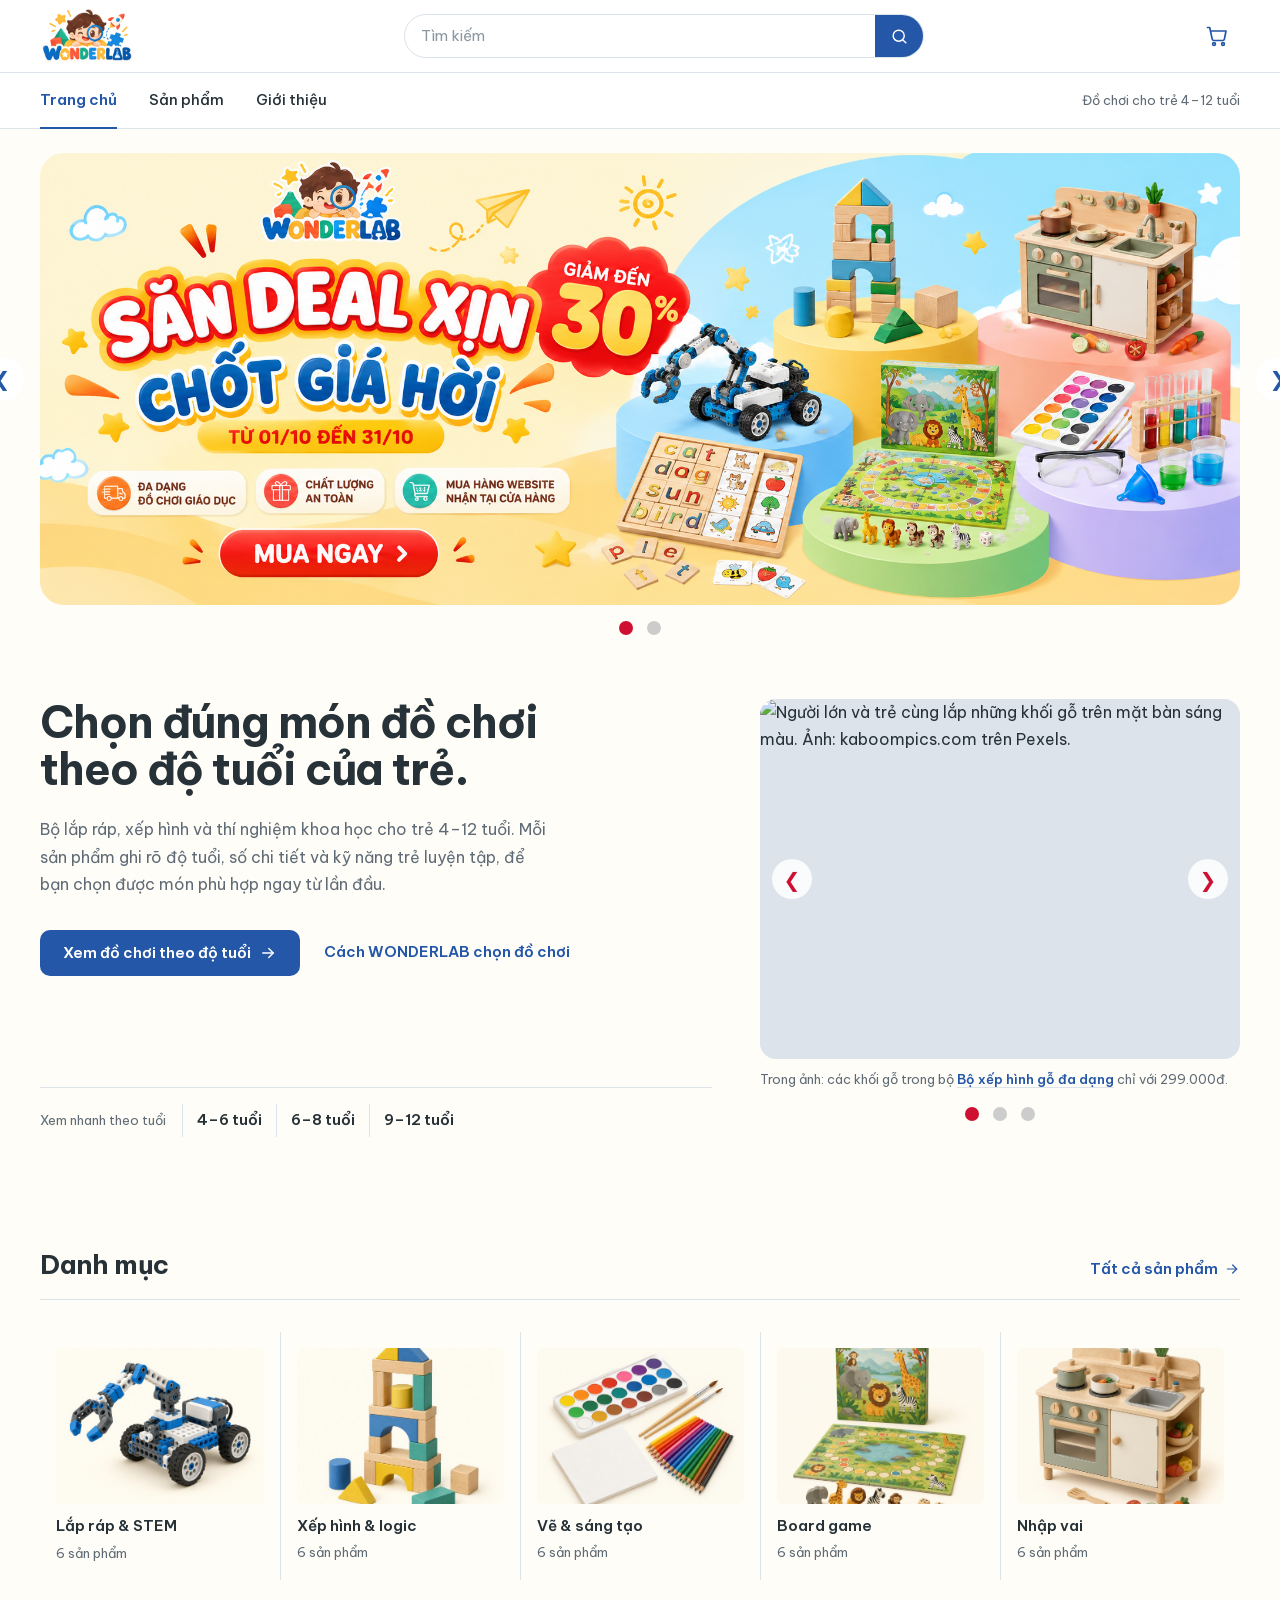
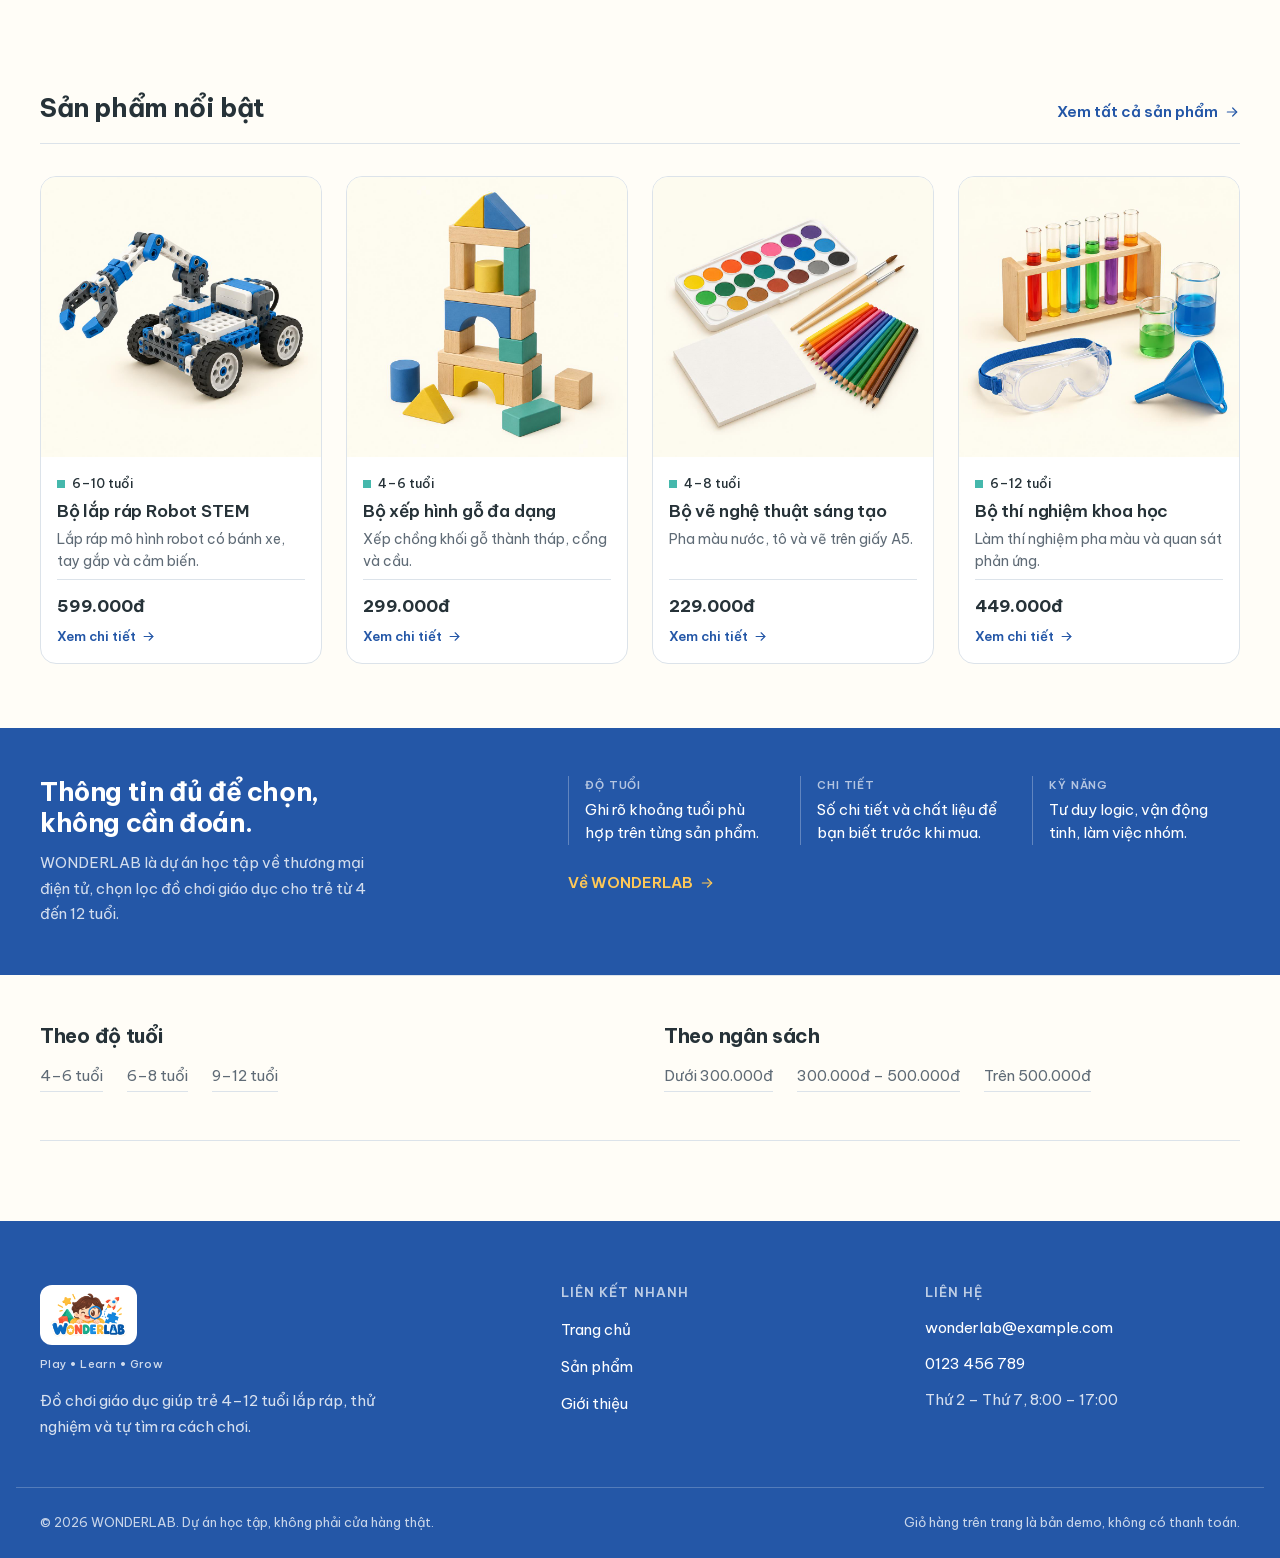
==== commit 3ca0d61e: "feat: add videos for all 60 products Map product videos by slug and load players on demand. Fix cata" ====
--- a/index.html
+++ b/index.html
@@ -434,7 +434,6 @@
                 tabindex="-1"
                 aria-hidden="true"
               >
-                <span class="p-card__video-badge"><svg viewBox="0 0 24 24" width="10" height="10" fill="currentColor"><path d="M8 5v14l11-7z"/></svg> Video</span>
                 <img
                   src="assets/img/products/product-robot-stem.jpg"
                   alt=""
@@ -488,7 +487,6 @@
                 tabindex="-1"
                 aria-hidden="true"
               >
-                <span class="p-card__video-badge"><svg viewBox="0 0 24 24" width="10" height="10" fill="currentColor"><path d="M8 5v14l11-7z"/></svg> Video</span>
                 <img
                   src="assets/img/products/product-wooden-blocks.jpg"
                   alt=""
@@ -542,7 +540,6 @@
                 tabindex="-1"
                 aria-hidden="true"
               >
-                <span class="p-card__video-badge"><svg viewBox="0 0 24 24" width="10" height="10" fill="currentColor"><path d="M8 5v14l11-7z"/></svg> Video</span>
                 <img
                   src="assets/img/products/product-art-set.jpg"
                   alt=""
@@ -594,7 +591,6 @@
                 tabindex="-1"
                 aria-hidden="true"
               >
-                <span class="p-card__video-badge"><svg viewBox="0 0 24 24" width="10" height="10" fill="currentColor"><path d="M8 5v14l11-7z"/></svg> Video</span>
                 <img
                   src="assets/img/products/product-science-kit.jpg"
                   alt=""
@@ -799,6 +795,10 @@
           <div class="cart-drawer__total">
             <span>Tạm tính</span><strong data-cart-total>0đ</strong>
           </div>
+          <a class="c-btn c-btn--primary c-btn--wide"
+   href="cart.html">
+    Xem giỏ hàng
+</a>
           <a class="c-btn c-btn--ghost c-btn--wide" href="products.html"
             >Tiếp tục xem sản phẩm</a
           >
--- a/css/style.css
+++ b/css/style.css
@@ -3621,6 +3621,11 @@
   position: relative;
 }
 
+.gallery__main:has(.gallery__video-box:not([hidden])) {
+  aspect-ratio: 16 / 9;
+  border: 0;
+}
+
 .gallery__video-box {
   width: 100%;
   height: 100%;
@@ -3839,6 +3844,9 @@
 }
 
 .overview-video-card__thumb {
+  width: 100%;
+  padding: 0;
+  border: 0;
   position: relative;
   aspect-ratio: 16 / 10;
   border-radius: var(--r-plate);
@@ -3885,33 +3893,9 @@
   border-radius: 4px;
 }
 
-/* Card Video Badge in Catalog & Homepage */
+/* Product card media */
 .p-card__media {
   position: relative;
-}
-
-.p-card__video-badge {
-  position: absolute;
-  top: 10px;
-  right: 10px;
-  display: inline-flex;
-  align-items: center;
-  gap: 4px;
-  padding: 3px 9px;
-  background: rgba(36, 87, 167, 0.92);
-  color: #fff;
-  font-size: 11px;
-  font-weight: 600;
-  border-radius: 999px;
-  box-shadow: 0 2px 8px rgba(0, 0, 0, 0.2);
-  backdrop-filter: blur(4px);
-  z-index: 2;
-  transition: all var(--dur) var(--ease);
-}
-
-.p-card:hover .p-card__video-badge {
-  background: var(--c-brand);
-  transform: scale(1.05);
 }
 
 @media (max-width: 768px) {
@@ -3920,3 +3904,39 @@
   }
 }
 
+/* WONDERLAB — full cart page */
+.cart-page{padding:32px 0 72px;min-height:55vh}
+.cart-page__head{display:flex;align-items:flex-end;justify-content:space-between;gap:20px;margin:12px 0 26px}
+.cart-page__title{font-size:clamp(28px,4vw,40px);margin:0;color:var(--ink,#20243a)}
+.cart-page__lead{margin:8px 0 0;color:var(--muted,#777)}
+.cart-page__layout{display:grid;grid-template-columns:minmax(0,1fr) 340px;gap:24px;align-items:start}
+.cart-page__list,.cart-summary{background:#fff;border:1px solid var(--line,#e8e9ee);border-radius:18px}
+.cart-page__list{padding:8px 22px}
+.cart-page__row{display:grid;grid-template-columns:104px minmax(0,1fr) auto;gap:18px;align-items:center;padding:20px 0;border-bottom:1px solid var(--line,#e8e9ee)}
+.cart-page__row:last-child{border-bottom:0}
+.cart-page__img{width:104px;height:104px;object-fit:contain;background:#f8f8f6;border-radius:13px}
+.cart-page__name{font-weight:800;color:var(--ink,#20243a);text-decoration:none;display:inline-block;margin-bottom:7px}
+.cart-page__name:hover{color:var(--red,#c43d45)}
+.cart-page__price{font-size:14px;color:var(--muted,#777);margin:0}
+.cart-page__line-total{font-weight:900;color:var(--red,#c43d45);text-align:right;white-space:nowrap}
+.cart-page__actions{display:flex;align-items:center;gap:14px;margin-top:12px}
+.cart-page__qty{display:inline-flex;align-items:center;border:1px solid var(--line,#e8e9ee);border-radius:9px;overflow:hidden}
+.cart-page__qty button{width:34px;height:32px;border:0;background:#f8f8fa;font-size:18px;cursor:pointer;color:var(--ink,#20243a)}
+.cart-page__qty span{min-width:34px;text-align:center;font-weight:800;font-size:13px}
+.cart-page__remove{border:0;background:none;color:#b64249;text-decoration:underline;font:inherit;font-size:12px;cursor:pointer}
+.cart-summary{padding:22px;position:sticky;top:20px}
+.cart-summary h2{font-size:20px;margin:0 0 20px}
+.cart-summary__line{display:flex;justify-content:space-between;gap:15px;color:var(--muted,#777);font-size:14px;margin:13px 0}
+.cart-summary__total{border-top:1px solid var(--line,#e8e9ee);padding-top:17px;margin-top:17px;color:var(--ink,#20243a);font-weight:900;font-size:17px}
+.cart-summary__total strong{color:var(--red,#c43d45);font-size:20px}
+.cart-summary .c-btn{width:100%;margin-top:12px}
+.cart-summary__note{font-size:11px;line-height:1.6;color:var(--muted,#888);margin:15px 0 0}
+.cart-empty{background:#fff;border:1px solid var(--line,#e8e9ee);border-radius:18px;padding:54px 20px;text-align:center}
+.cart-empty__icon{font-size:46px;margin-bottom:12px}
+.cart-empty h2{margin:0 0 8px;font-size:23px}
+.cart-empty p{color:var(--muted,#777);margin:0 0 20px}
+.p-card__add{border:1px solid var(--red,#c43d45);border-radius:9px;background:#fff;color:var(--red,#c43d45);font:inherit;font-size:12px;font-weight:800;padding:9px 12px;cursor:pointer;transition:.2s}
+.p-card__add:hover{background:var(--red,#c43d45);color:#fff}
+.p-card__foot{flex-wrap:wrap}
+@media(max-width:800px){.cart-page__layout{grid-template-columns:1fr}.cart-summary{position:static}.cart-page__row{grid-template-columns:76px minmax(0,1fr);gap:12px}.cart-page__img{width:76px;height:76px}.cart-page__line-total{grid-column:2;text-align:left}.cart-page__head{align-items:flex-start;flex-direction:column}}
+@media(max-width:480px){.cart-page__list{padding:4px 14px}.cart-page__row{grid-template-columns:66px minmax(0,1fr);gap:10px}.cart-page__img{width:66px;height:66px}.cart-page__actions{gap:9px}}
